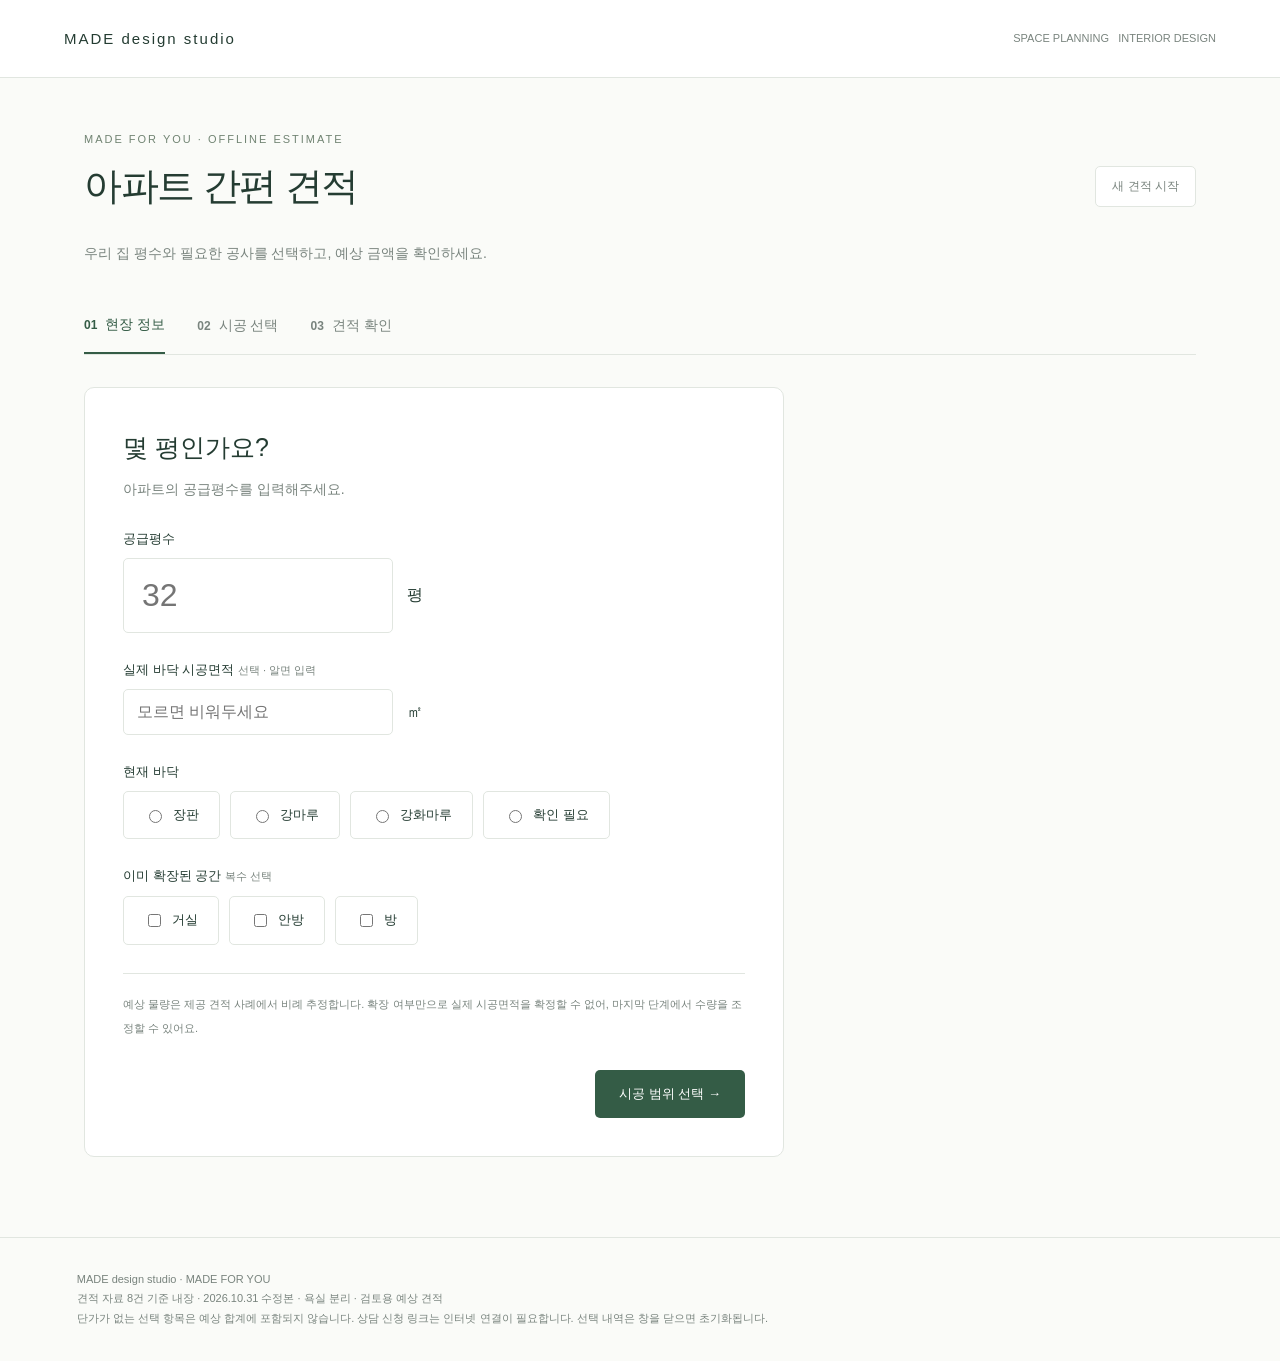
==== apartment-estimate/index.html @ 68e29103 "Publish standalone apartment estimate calculator for mobile browsers" ====
<!doctype html><html lang="ko"><head><meta charset="utf-8"><meta name="viewport" content="width=device-width,initial-scale=1"><title>MADE | 아파트 간편 견적 · 오프라인</title><style>
:root{--ink:#243c32;--muted:#79847e;--line:#e1e6e0;--accent:#345c46;--tint:#f0f5ee}*{box-sizing:border-box}body{margin:0;font-family:Arial,'Apple SD Gothic Neo','Malgun Gothic',sans-serif;color:var(--ink);background:#fafbf8}button,input,textarea{font:inherit}button,a,input{outline-offset:4px}button{cursor:pointer}header{height:78px;background:#fff;border-bottom:1px solid var(--line);display:flex;align-items:center;justify-content:space-between;padding:0 max(5%,calc((100vw - 1160px)/2));font-size:13px}header span:first-child{font-size:15px;letter-spacing:2px}header small{color:var(--muted)}main{max-width:1160px;margin:55px auto;padding:0 24px}.kicker{letter-spacing:2px;font-size:11px;color:#718473}h1{font-size:38px;font-weight:500;letter-spacing:-1.5px;margin:16px 0}h2{font-weight:500;font-size:25px;margin:5px 0 10px}h3{font-weight:500;font-size:20px;margin:0 0 22px}p{line-height:1.7;color:var(--muted);font-size:14px}.heading{display:flex;align-items:center;justify-content:space-between}.reset{background:#fff;border:1px solid var(--line);border-radius:5px;padding:11px 16px;font-size:12px;color:var(--muted)}nav{display:flex;border-bottom:1px solid var(--line);margin:32px 0;gap:32px}nav button{padding:18px 0;border:0;background:none;color:var(--muted);font-size:14px}nav button.active{color:var(--accent);border-bottom:2px solid var(--accent)}nav b{font-size:12px;margin-right:8px} .layout{display:grid;grid-template-columns:minmax(0,1fr) 310px;gap:26px;align-items:start}.box{padding:30px;background:white;border:1px solid var(--line);border-radius:10px}.step[hidden],.layout[hidden],aside[hidden]{display:none}label.title{display:block;font-size:13px;margin:28px 0 10px}.area-wrap{display:flex;align-items:center;gap:14px;max-width:300px}input[type=number]{border:1px solid var(--line);padding:13px;width:100%;border-radius:5px;color:var(--ink);background:#fff}#area{font-size:32px;padding:18px}small{font-size:11px;color:var(--muted);line-height:1.7}.options{display:flex;gap:10px;flex-wrap:wrap}.opt{border:1px solid var(--line);padding:14px 20px;border-radius:5px;font-size:13px;cursor:pointer;display:flex;gap:8px;align-items:center}.opt:has(:checked){border-color:var(--accent);background:var(--tint)}input[type=checkbox],input[type=radio]{accent-color:var(--accent)}.actions{display:flex;justify-content:space-between;margin-top:30px;gap:15px}.primary,.secondary{border:0;border-radius:5px;padding:15px 24px;background:var(--accent);color:#fff;font-size:13px}.secondary{background:#edf1e9;color:var(--ink)}.start{max-width:700px;padding:38px}.intro-note{margin-top:28px;border-top:1px solid var(--line);padding-top:18px}details.group{background:#fff;border:1px solid var(--line);border-radius:8px;margin-bottom:12px;overflow:hidden}summary{cursor:pointer;list-style:none;display:flex;align-items:center;justify-content:space-between;padding:19px 21px;font-size:14px;gap:12px}summary:after{content:'＋';color:var(--muted)}details[open]>summary:after{content:'−'}details[open]>summary{background:var(--tint)}.group .body{padding:20px}.grid{display:grid;grid-template-columns:1fr 1fr;gap:10px}.card{position:relative;border:1px solid var(--line);border-radius:6px;padding:17px;cursor:pointer;display:block}.card:has(:checked){border-color:var(--accent);background:#f5f8f2}.card input{position:absolute;right:13px;top:15px}.card strong{display:block;font-size:13px;font-weight:500;margin-right:20px}.card small{display:block;margin-top:8px;min-height:19px}.card .amount{margin-top:12px;font-size:13px;color:var(--accent)}.section-note{font-size:12px;color:var(--muted);padding:0 0 12px;line-height:1.7}.group-total{margin-left:auto;font-size:12px;color:var(--muted)}aside{position:sticky;top:24px}.bill{display:flex;justify-content:space-between;gap:10px;font-size:12px;margin:15px 0}.bill b{font-weight:500}.big-total{font-size:29px;letter-spacing:-1px;color:var(--accent);margin:12px 0 6px;font-weight:600}.divider{border:0;border-top:1px solid var(--line);margin:22px 0}.full{width:100%;margin-top:10px;text-align:center;display:block;text-decoration:none}.badge{display:inline-block;color:#587251;background:var(--tint);padding:5px 8px;border-radius:3px;font-size:10px}.selected-list{font-size:12px;margin-top:18px;line-height:1.8;color:var(--muted)}.tiny-details summary{padding:8px 0;font-size:11px;color:var(--muted)}.tiny-details p{font-size:11px}.review-card{border:1px solid var(--line);border-radius:6px;padding:19px;margin:12px 0}.review-head{display:flex;justify-content:space-between;gap:15px;font-size:14px}.quantity{flex-wrap:wrap;display:flex;gap:10px;align-items:center;font-size:12px;margin-top:16px}.quantity label{min-width:120px}.quantity input{width:90px;padding:9px}.remove{border:0;background:none;color:#89938b;text-decoration:underline;font-size:11px;padding:0}.review-card small{display:block;margin-top:9px}.helper{border:1px solid #dde4d5;border-radius:6px;padding:14px 18px;background:#f0f4e9;font-size:12px;line-height:1.8;margin-bottom:20px}textarea{width:100%;min-height:100px;border:1px solid var(--line);border-radius:5px;padding:14px}footer{margin-top:80px;border-top:1px solid var(--line);padding:32px 6%;font-size:11px;color:var(--muted);line-height:1.8}#status{font-size:12px;color:var(--accent)}.mobile-total{display:none}@media(max-width:760px){body{padding-bottom:85px}.mobile-total{display:flex;position:fixed;bottom:0;left:0;right:0;z-index:10;align-items:center;justify-content:space-between;padding:14px 18px;background:#fff;border-top:1px solid var(--line);box-shadow:0 -4px 20px #243c3208}.mobile-total span{font-size:11px}.mobile-total b{display:block;font-size:22px;margin-top:5px;color:var(--accent)}header{height:64px;padding:0 22px}header small{display:none}main{margin:30px auto;padding:0 18px}h1{font-size:30px}.layout{grid-template-columns:1fr}.box,.start{padding:22px}.grid{grid-template-columns:1fr 1fr}.card{padding:14px}.card strong{font-size:12px}aside{position:static}nav{gap:20px}nav button{font-size:12px}.big-total{font-size:30px}.heading{gap:10px}.reset{font-size:11px;padding:9px}.actions .primary{flex:1}}.mobile-total:has(#mobileAmount:empty){display:none}@media print{.mobile-total{display:none!important}header,nav,.actions,.reset,.remove,.full,footer{display:none!important}.layout{display:block}aside{position:static;break-inside:avoid}.review-card{break-inside:avoid}.box{border:0}main{margin:0}.step[hidden]{display:none!important}}
</style></head><body><header><span>MADE design studio</span><small>SPACE PLANNING &nbsp; INTERIOR DESIGN</small></header><main><div class="kicker">MADE FOR YOU · OFFLINE ESTIMATE</div><div class="heading"><h1>아파트 간편 견적</h1><button class="reset" id="reset">새 견적 시작</button></div><p>우리 집 평수와 필요한 공사를 선택하고, 예상 금액을 확인하세요.</p><nav aria-label="견적 작성 단계"><button data-step="0" class="active"><b>01</b>현장 정보</button><button data-step="1"><b>02</b>시공 선택</button><button data-step="2"><b>03</b>견적 확인</button></nav><div id="status" role="status"></div><section id="start" class="box start step"><h2>몇 평인가요?</h2><p>아파트의 공급평수를 입력해주세요.</p><label class="title" for="area">공급평수</label><div class="area-wrap"><input id="area" type="number" min="1" max="150" step="0.1" placeholder="32" required><span>평</span></div><label class="title" for="actualFloor">실제 바닥 시공면적 <small>선택 · 알면 입력</small></label><div class="area-wrap"><input id="actualFloor" type="number" min="0.01" max="1000" step="0.01" placeholder="모르면 비워두세요"><span>㎡</span></div><label class="title">현재 바닥</label><div class="options"><label class="opt"><input type="radio" name="existing" value="장판">장판</label><label class="opt"><input type="radio" name="existing" value="강마루">강마루</label><label class="opt"><input type="radio" name="existing" value="강화마루">강화마루</label><label class="opt"><input type="radio" name="existing" value="모름">확인 필요</label></div><label class="title">이미 확장된 공간 <small>복수 선택</small></label><div class="options"><label class="opt"><input type="checkbox" name="expanded" value="거실">거실</label><label class="opt"><input type="checkbox" name="expanded" value="안방">안방</label><label class="opt"><input type="checkbox" name="expanded" value="방">방</label></div><p class="intro-note"><small>예상 물량은 제공 견적 사례에서 비례 추정합니다. 확장 여부만으로 실제 시공면적을 확정할 수 없어, 마지막 단계에서 수량을 조정할 수 있어요.</small></p><div class="actions"><span></span><button class="primary" id="toSelect">시공 범위 선택 →</button></div></section><div class="layout" id="workspace" hidden><section><div class="step" id="selectStep"><h2>필요한 시공을 골라주세요.</h2><p>공종을 펼쳐 항목을 선택하면 오른쪽 예상 금액에 바로 반영됩니다.</p><div id="categories"></div><div class="actions"><button class="secondary" data-go="0">이전</button><button class="primary" data-go="2">자재·수량 확인 →</button></div></div><div class="step" id="reviewStep" hidden><h2>자재와 수량을 확인해주세요.</h2><p>평수로 추정한 물량을 확인하고 필요한 수량으로 조정하세요.</p><div class="helper">공급평수 <b id="reviewArea"></b> · <span id="reviewState"></span><br>노무비·부자재가 필요한 항목은 함께 반영했습니다. 단가 미등록 항목은 아래에 따로 표시합니다.</div><div id="review"></div><div id="commonReview"></div><label class="title" for="memo">추가 요청사항</label><textarea id="memo" placeholder="유지하고 싶은 부분이나 추가 요청사항을 적어주세요."></textarea><div class="actions"><button class="secondary" data-go="1">시공 선택으로</button><button class="primary" id="print">견적 인쇄 / PDF</button></div></div></section><aside class="box" aria-label="예상 견적 요약"><span class="badge" id="areaTag"></span><h3 style="margin-top:18px">견적 요약</h3><div class="bill"><span>선택 공사비</span><b id="direct"></b></div><label class="opt" style="padding:8px 0;border:0"><input type="checkbox" id="includeCommon" checked>현장 공통 작업비 포함</label><div class="bill"><span>공통 작업비</span><b id="commonTotal"></b></div><details class="tiny-details"><summary>공통 작업비 내역</summary><div id="commonItems"></div></details><div class="bill"><span>간접공사비</span><b id="fees"></b></div><details class="tiny-details"><summary>간접공사비 계산 기준</summary><p>제공 견적 기준: 노무비에 고용 0.87%·건강 1.70%·연금 2.49%·산재 3.80%, 직접공사비에 관리비 3%·이윤 7%. 법정요율을 검증한 값이 아닌 제공 견적의 계산 기준입니다.</p></details><hr class="divider"><span style="font-size:12px" id="totalLabel">예상 합계</span><div class="big-total" id="total" aria-live="polite">0원</div><small id="taxNote">부가세 별도</small><label class="opt" style="border:0;padding:14px 0;font-size:12px"><input id="vat" type="checkbox">부가세 10% 포함</label><div id="pending" class="helper" hidden></div><div id="warnings" class="helper" style="white-space:pre-line" hidden></div><div id="selectedList" class="selected-list"></div><button class="secondary full" id="copy">선택 내용 복사</button><a class="primary full" href="https://form.naver.com/response/6KIwHGo61xIYTP5_tg3XJg" target="_blank" rel="noopener">견적 상담 신청 ↗</a><small id="copyStatus" role="status"></small><hr class="divider"><small>단가는 2026년 8~10월 제공 견적 기준입니다. 실측·제품 사양·현장 조건에 따라 최종 견적이 달라집니다.</small><details class="tiny-details"><summary>예상 물량 산정 기준 보기</summary><p>견적 PDF 8건 중 상세 내역 7건을 비교했습니다. 공급평수×3.3058을 잠정 비교면적으로 사용합니다. 원본의 관리·청소면적이 공급면적인지는 확인되지 않아 확정 환산식으로 사용하지 않습니다.</p><p>바닥·도배 물량은 각 견적의 시공 물량/관리·청소면적 비율 중앙값으로 추정합니다. 도배 롤 수와 인원은 올림합니다. 실제 바닥 면적을 입력하면 바닥·바닥철거 계산에 우선 적용합니다. 확장 여부만으로 추가면적을 임의 가산하지 않습니다.</p><p>고정 가구·욕실 등은 표기된 구성의 사례 단가이며 상세 수량을 수정할 수 있습니다. 인원·최소비·공통 작업 범위는 공무 담당자 검토 전입니다.</p></details><details class="tiny-details"><summary>자료 확인 현황</summary><p>상세견적 6건은 세부 항목 합계와 직접공사비가 일치합니다. S05는 탄성코트 세부 70만원/집계80만원으로 10만원 차이가 있어 해당 단가를 채택하지 않았습니다. S08은 상세 단가가 없는 합계형으로 개별 단가 모델에서 제외했습니다.</p><p>제품별 S01~S07 표기는 익명 자료번호입니다. 고객 이름·주소·동호수는 화면에 표시하지 않습니다.</p></details></aside><div class="mobile-total"><span>예상 합계 <b id="mobileAmount">0원</b></span><button class="primary" data-go="2">견적 확인</button></div></div></main><dialog id="copyDialog" style="width:min(650px,90vw);border:1px solid #ddd;border-radius:10px;padding:24px"><h3>견적 내용 복사</h3><p>아래 내용을 선택한 뒤 Ctrl+C로 복사하세요.</p><textarea id="copyText" readonly style="min-height:300px" aria-label="복사할 견적 내용"></textarea><form method="dialog"><button class="primary" style="margin-top:15px">닫기</button></form></dialog><footer>MADE design studio · MADE FOR YOU<br>견적 자료 8건 기준 내장 · 2026.10.31 수정본 · 욕실 분리 · 검토용 예상 견적<br>단가가 없는 선택 항목은 예상 합계에 포함되지 않습니다. 상담 신청 링크는 인터넷 연결이 필요합니다. 선택 내역은 창을 닫으면 초기화됩니다.</footer><script>
const sourceStats={"floorRatio": 0.8047619047619048, "wallRatio": 3.1682027649769586, "rollRatio": 0.19201228878648235, "wallLaborRatio": 0.05772005772005772, "managementMaterial": 1500, "managementLabor": 9000,"woodLaborRatio":0.07272727272727272};
const products=[{"id": "wall1", "group": "도배", "label": "일반 실크 · 개나리 로하스", "lines": [{"name": "실크도배", "spec": "일반실크, 개나리 로하스 기준", "unit": "Roll", "material": 42000, "labor": 0, "expense": 0, "rule": "roll", "qty": 13.0, "source": "S04"}, {"name": "도배 부자재비", "spec": "부직포, 네바리, 본드, 풀, 실리콘 외", "unit": "M2", "material": 1600, "labor": 0, "expense": 0, "rule": "wall", "qty": 231.0, "source": "S04"}, {"name": "도배 시공비", "spec": "", "unit": "인", "material": 0, "labor": 280000, "expense": 10000, "rule": "wallLabor", "qty": 4.0, "source": "S04"}, {"name": "도배 바탕면 퍼티작업", "spec": "", "unit": "인", "material": 35000, "labor": 280000, "expense": 10000, "rule": "fixed", "qty": 1, "source": "S04"}], "rows": [{"name": "실크도배", "spec": "일반실크, 개나리 로하스 기준", "unit": "Roll", "material": 42000, "labor": 0, "expense": 0, "rule": "roll", "qty": 13.0, "source": "S04"}, {"name": "도배 부자재비", "spec": "부직포, 네바리, 본드, 풀, 실리콘 외", "unit": "M2", "material": 1600, "labor": 0, "expense": 0, "rule": "wall", "qty": 231.0, "source": "S04"}, {"name": "도배 시공비", "spec": "", "unit": "인", "material": 0, "labor": 280000, "expense": 10000, "rule": "wallLabor", "qty": 4.0, "source": "S04"}, {"name": "도배 바탕면 퍼티작업", "spec": "", "unit": "인", "material": 35000, "labor": 280000, "expense": 10000, "rule": "fixed", "qty": 1, "source": "S04"}], "note": "자재·부자재·시공·퍼티 포함. 물량은 등록 견적 비율의 중앙값으로 추정.", "exclusive": "wall", "kind": "wall", "needsWood": false, "pending": false, "basis": "components", "unit": "식", "qty": 1}, {"id": "wall2", "group": "도배", "label": "디아망 실크", "lines": [{"name": "실크도배", "spec": "LG 디아망 기준", "unit": "Roll", "material": 61000, "labor": 0, "expense": 0, "rule": "roll", "qty": 22.0, "source": "S01"}, {"name": "도배 부자재비", "spec": "부직포, 네바리, 본드, 풀, 실리콘 외", "unit": "M2", "material": 1600, "labor": 0, "expense": 0, "rule": "wall", "qty": 363.0, "source": "S01"}, {"name": "도배 시공비", "spec": "", "unit": "인", "material": 0, "labor": 280000, "expense": 10000, "rule": "wallLabor", "qty": 8.0, "source": "S01"}, {"name": "도배 바탕면 퍼티작업", "spec": "", "unit": "인", "material": 35000, "labor": 280000, "expense": 10000, "rule": "fixed", "qty": 1, "source": "S01"}], "rows": [{"name": "실크도배", "spec": "LG 디아망 기준", "unit": "Roll", "material": 61000, "labor": 0, "expense": 0, "rule": "roll", "qty": 22.0, "source": "S01"}, {"name": "도배 부자재비", "spec": "부직포, 네바리, 본드, 풀, 실리콘 외", "unit": "M2", "material": 1600, "labor": 0, "expense": 0, "rule": "wall", "qty": 363.0, "source": "S01"}, {"name": "도배 시공비", "spec": "", "unit": "인", "material": 0, "labor": 280000, "expense": 10000, "rule": "wallLabor", "qty": 8.0, "source": "S01"}, {"name": "도배 바탕면 퍼티작업", "spec": "", "unit": "인", "material": 35000, "labor": 280000, "expense": 10000, "rule": "fixed", "qty": 1, "source": "S01"}], "note": "자재·부자재·시공·퍼티 포함. 물량은 등록 견적 비율의 중앙값으로 추정.", "exclusive": "wall", "kind": "wall", "needsWood": false, "pending": false, "basis": "components", "unit": "식", "qty": 1}, {"id": "floor", "group": "마루·장판", "label": "구정 강마루 · 기본", "lines": [{"name": "강마루", "spec": "구정 강마루 기준, 로스포함", "unit": "M2", "material": 41000, "labor": 0, "expense": 0, "rule": "floor", "qty": 50.8, "source": "S04"}], "rows": [{"name": "강마루", "spec": "구정 강마루 기준, 로스포함", "unit": "M2", "material": 41000, "labor": 0, "expense": 0, "rule": "floor", "qty": 50.8, "source": "S04"}], "note": "견적 4건의 동일 합계단가 41,000원/㎡ 기준. 정확한 모델명은 상담에서 확정.", "exclusive": "floor", "kind": "floor", "needsWood": false, "pending": false, "basis": "components", "unit": "식", "qty": 1}, {"id": "floorTexture", "group": "마루·장판", "label": "구정 그랜드택스쳐", "lines": [{"name": "구정 강마루", "spec": "그랜드택스쳐", "unit": "M2", "material": 40500, "labor": 0, "expense": 0, "rule": "floor", "qty": 112.2, "source": "S01"}], "rows": [{"name": "구정 강마루", "spec": "그랜드택스쳐", "unit": "M2", "material": 40500, "labor": 0, "expense": 0, "rule": "floor", "qty": 112.2, "source": "S01"}], "note": "제공 견적 단가 40,500원/㎡. 시공 조건 확인 필요.", "exclusive": "floor", "kind": "floor", "needsWood": false, "pending": false, "basis": "components", "unit": "식", "qty": 1}, {"id": "vinyl", "group": "마루·장판", "label": "LX 지아사랑애 3.2T", "lines": [{"name": "LX장판", "spec": "지아사랑애 3.2T", "unit": "M2", "material": 22000, "labor": 3450, "expense": 0, "rule": "floor", "qty": 102.3, "source": "S07"}], "rows": [{"name": "LX장판", "spec": "지아사랑애 3.2T", "unit": "M2", "material": 22000, "labor": 3450, "expense": 0, "rule": "floor", "qty": 102.3, "source": "S07"}], "note": "자재 22,000원 + 시공 3,450원/㎡. 모델·두께가 다른 장판은 동일 단가로 적용하지 않습니다.", "exclusive": "floor", "kind": "floor", "needsWood": false, "pending": false, "basis": "components", "unit": "식", "qty": 1}, {"id": "tilefloor", "group": "마루·장판", "label": "타일형 마루", "lines": [], "rows": [], "note": "해당 제품 단가 미확인 · 예상 합계 제외", "exclusive": "floor", "kind": "", "needsWood": false, "pending": true, "basis": "components", "unit": "식", "qty": 1}, {"id": "demo", "group": "철거", "label": "기본 철거", "lines": [{"name": "기본 철거", "spec": "", "unit": "식", "material": 0, "labor": 1000000, "expense": 0, "rule": "fixed", "qty": 1.0, "source": "S01"}, {"name": "공구손실료및 경비", "spec": "", "unit": "식", "material": 200000, "labor": 0, "expense": 0, "rule": "fixed", "qty": 1.0, "source": "S01"}, {"name": "공과잡비", "spec": "", "unit": "식", "material": 0, "labor": 0, "expense": 100000, "rule": "fixed", "qty": 1.0, "source": "S01"}, {"name": "폐기물반출", "spec": "", "unit": "대", "material": 0, "labor": 0, "expense": 450000, "rule": "fixed", "qty": 1.0, "source": "S01"}], "rows": [{"name": "기본 철거", "spec": "", "unit": "식", "material": 0, "labor": 1000000, "expense": 0, "rule": "fixed", "qty": 1.0, "source": "S01"}, {"name": "공구손실료및 경비", "spec": "", "unit": "식", "material": 200000, "labor": 0, "expense": 0, "rule": "fixed", "qty": 1.0, "source": "S01"}, {"name": "공과잡비", "spec": "", "unit": "식", "material": 0, "labor": 0, "expense": 100000, "rule": "fixed", "qty": 1.0, "source": "S01"}, {"name": "폐기물반출", "spec": "", "unit": "대", "material": 0, "labor": 0, "expense": 450000, "rule": "fixed", "qty": 1.0, "source": "S01"}], "note": "주방·일부 문틀·몰딩·욕실집기·도배지 사례 기준. 욕실 타일 전체 철거는 미포함.", "exclusive": "", "kind": "demo", "needsWood": false, "pending": false, "basis": "components", "unit": "식", "qty": 1}, {"id": "floorDemo", "group": "철거", "label": "강화마루 철거", "lines": [{"name": "마루철거", "spec": "강화마루", "unit": "M2", "material": 0, "labor": 3000, "expense": 2500, "rule": "floor", "qty": 112.2, "source": "S01"}], "rows": [{"name": "마루철거", "spec": "강화마루", "unit": "M2", "material": 0, "labor": 3000, "expense": 2500, "rule": "floor", "qty": 112.2, "source": "S01"}], "note": "노무 3,000원 + 경비 2,500원/㎡", "exclusive": "floorDemo", "kind": "floorDemo", "needsWood": false, "pending": false, "basis": "components", "unit": "식", "qty": 1}, {"id": "woodDemo", "group": "철거", "label": "강마루 철거", "lines": [{"name": "마루철거", "spec": "강마루, 작은방2개는 장판", "unit": "M2", "material": 0, "labor": 7600, "expense": 0, "rule": "floor", "qty": 66.0, "source": "S02"}], "rows": [{"name": "마루철거", "spec": "강마루, 작은방2개는 장판", "unit": "M2", "material": 0, "labor": 7600, "expense": 0, "rule": "floor", "qty": 66.0, "source": "S02"}], "note": "확인 단가 7,600원/㎡. 바닥 상태에 따라 재산정.", "exclusive": "floorDemo", "kind": "floorDemo", "needsWood": false, "pending": false, "basis": "components", "unit": "식", "qty": 1}, {"id": "extL", "group": "확장", "label": "거실 발코니 확장", "lines": [{"name": "발코니 확장철거_ 거실", "spec": "바닥단열/설비/미장 작업포함", "unit": "식", "material": 400000, "labor": 500000, "expense": 0, "rule": "fixed", "qty": 1.0, "source": "S06"}, {"name": "확장부 벽/천장 목공", "spec": "단열 포함", "unit": "개소", "material": 250000, "labor": 500000, "expense": 0, "rule": "fixed", "qty": 1.0, "source": "S06"}], "rows": [{"name": "발코니 확장철거_ 거실", "spec": "바닥단열/설비/미장 작업포함", "unit": "식", "material": 400000, "labor": 500000, "expense": 0, "rule": "fixed", "qty": 1.0, "source": "S06"}, {"name": "확장부 벽/천장 목공", "spec": "단열 포함", "unit": "개소", "material": 250000, "labor": 500000, "expense": 0, "rule": "fixed", "qty": 1.0, "source": "S06"}], "note": "바닥단열·설비·미장 + 확장부 단열목공 사례. 창호·신고·구조벽 철거 제외. 현장 검토 필요.", "exclusive": "", "kind": "expansion", "needsWood": false, "pending": false, "basis": "components", "unit": "식", "qty": 1}, {"id": "extB", "group": "확장", "label": "방 발코니 확장", "lines": [], "rows": [], "note": "방 단독 확장 금액을 분리 확인하지 못해 합계 제외.", "exclusive": "", "kind": "", "needsWood": false, "pending": true, "basis": "components", "unit": "식", "qty": 1}, {"id": "well", "group": "목작업", "label": "우물천장 간접날개", "lines": [{"name": "거실 우물천장 간접날개", "spec": "에어컨 등박스 확장", "unit": "식", "material": 180000, "labor": 0, "expense": 0, "rule": "fixed", "qty": 1.0, "source": "S01"}], "rows": [{"name": "거실 우물천장 간접날개", "spec": "에어컨 등박스 확장", "unit": "식", "material": 180000, "labor": 0, "expense": 0, "rule": "fixed", "qty": 1.0, "source": "S01"}], "note": "목공 공통 노무·부자재는 별도 한 번 반영됩니다.", "exclusive": "", "kind": "", "needsWood": true, "pending": false, "basis": "components", "unit": "식", "qty": 1}, {"id": "tv", "group": "목작업", "label": "TV벽·복도 벽체", "lines": [{"name": "벽체세우기_단면", "spec": "TV벽, 주방벽, 복도양쪽벽", "unit": "식", "material": 250000, "labor": 0, "expense": 0, "rule": "fixed", "qty": 1.0, "source": "S01"}], "rows": [{"name": "벽체세우기_단면", "spec": "TV벽, 주방벽, 복도양쪽벽", "unit": "식", "material": 250000, "labor": 0, "expense": 0, "rule": "fixed", "qty": 1.0, "source": "S01"}], "note": "목공 공통 노무·부자재는 별도 한 번 반영됩니다.", "exclusive": "", "kind": "", "needsWood": true, "pending": false, "basis": "components", "unit": "식", "qty": 1}, {"id": "partition", "group": "목작업", "label": "안방 가벽", "lines": [{"name": "가벽세우기", "spec": "안방", "unit": "식", "material": 200000, "labor": 0, "expense": 0, "rule": "fixed", "qty": 1.0, "source": "S01"}], "rows": [{"name": "가벽세우기", "spec": "안방", "unit": "식", "material": 200000, "labor": 0, "expense": 0, "rule": "fixed", "qty": 1.0, "source": "S01"}], "note": "목공 공통 노무·부자재는 별도 한 번 반영됩니다.", "exclusive": "", "kind": "", "needsWood": true, "pending": false, "basis": "components", "unit": "식", "qty": 1}, {"id": "molding", "group": "목작업", "label": "천장 몰딩", "lines": [{"name": "천장 몰딩", "spec": "평몰딩, 백색", "unit": "M", "material": 2000, "labor": 0, "expense": 0, "rule": "molding", "qty": 97.0, "source": "S01"}], "rows": [{"name": "천장 몰딩", "spec": "평몰딩, 백색", "unit": "M", "material": 2000, "labor": 0, "expense": 0, "rule": "molding", "qty": 97.0, "source": "S01"}], "note": "목공 공통 노무·부자재는 별도 한 번 반영됩니다.", "exclusive": "", "kind": "", "needsWood": true, "pending": false, "basis": "components", "unit": "식", "qty": 1}, {"id": "kitchen", "group": "주방·가구", "label": "싱크대 + 아일랜드", "lines": [{"name": "싱크대+아일랜드장", "spec": "PET마감", "unit": "식", "material": 5100000, "labor": 0, "expense": 0, "rule": "fixed", "qty": 1, "source": "S01"}], "rows": [{"name": "싱크대+아일랜드장", "spec": "PET마감", "unit": "식", "material": 5100000, "labor": 0, "expense": 0, "rule": "fixed", "qty": 1, "source": "S01"}], "note": "가구는 평수 비례가 아닌 표기된 길이·구성 기준. 실측 후 조정.", "exclusive": "kitchen", "kind": "", "needsWood": false, "pending": false, "basis": "components", "unit": "식", "qty": 1}, {"id": "smallKitchen", "group": "주방·가구", "label": "싱크대 · W2400 기준", "lines": [{"name": "싱크대", "spec": "PET마감, w:2400 기준", "unit": "식", "material": 2500000, "labor": 0, "expense": 0, "rule": "fixed", "qty": 1, "source": "S06"}], "rows": [{"name": "싱크대", "spec": "PET마감, w:2400 기준", "unit": "식", "material": 2500000, "labor": 0, "expense": 0, "rule": "fixed", "qty": 1, "source": "S06"}], "note": "가구는 평수 비례가 아닌 표기된 길이·구성 기준. 실측 후 조정.", "exclusive": "kitchen", "kind": "", "needsWood": false, "pending": false, "basis": "components", "unit": "식", "qty": 1}, {"id": "midway", "group": "주방·가구", "label": "미드웨이 인조대리석", "lines": [], "rows": [], "note": "일반 인조석 / 하이막스 일반 / 하이막스 오로라 / 타일. 아래에서 길이·마감을 지정하세요. 기존 주방 포함 항목은 중복 가산하지 않습니다.", "exclusive": "", "kind": "midway", "needsWood": false, "pending": true, "basis": "components", "unit": "식", "qty": 1}, {"id": "fridge", "group": "주방·가구", "label": "냉장고장 + 키큰장", "lines": [{"name": "냉장고장+키큰장", "spec": "PET마감", "unit": "식", "material": 1150000, "labor": 0, "expense": 0, "rule": "fixed", "qty": 1, "source": "S01"}], "rows": [{"name": "냉장고장+키큰장", "spec": "PET마감", "unit": "식", "material": 1150000, "labor": 0, "expense": 0, "rule": "fixed", "qty": 1, "source": "S01"}], "note": "가구는 평수 비례가 아닌 표기된 길이·구성 기준. 실측 후 조정.", "exclusive": "", "kind": "", "needsWood": false, "pending": false, "basis": "components", "unit": "식", "qty": 1}, {"id": "shoe", "group": "주방·가구", "label": "신발장", "lines": [{"name": "신발장", "spec": "PET마감, 하부띄움, 간접조명", "unit": "자", "material": 120000, "labor": 0, "expense": 0, "rule": "fixed", "qty": 4, "source": "S06"}], "rows": [{"name": "신발장", "spec": "PET마감, 하부띄움, 간접조명", "unit": "자", "material": 120000, "labor": 0, "expense": 0, "rule": "fixed", "qty": 4, "source": "S06"}], "note": "가구는 평수 비례가 아닌 표기된 길이·구성 기준. 실측 후 조정.", "exclusive": "", "kind": "", "needsWood": false, "pending": false, "basis": "components", "unit": "식", "qty": 1}, {"id": "wardrobe", "group": "주방·가구", "label": "붙박이장 · 여닫이", "lines": [{"name": "붙박이장_침실", "spec": "PET마감, 여닫이", "unit": "자", "material": 120000, "labor": 0, "expense": 0, "rule": "fixed", "qty": 7, "source": "S06"}], "rows": [{"name": "붙박이장_침실", "spec": "PET마감, 여닫이", "unit": "자", "material": 120000, "labor": 0, "expense": 0, "rule": "fixed", "qty": 7, "source": "S06"}], "note": "가구는 평수 비례가 아닌 표기된 길이·구성 기준. 실측 후 조정.", "exclusive": "", "kind": "", "needsWood": false, "pending": false, "basis": "components", "unit": "식", "qty": 1}, {"id": "bath-public", "group": "공용화장실", "label": "도기·집기 교체 · 1개소", "lines": [{"name": "양변기", "spec": "원피스, 대림제품", "unit": "EA", "material": 350000, "labor": 0, "expense": 0, "rule": "fixed", "qty": 1.0, "source": "S04"}, {"name": "세면대", "spec": "반다리 일체형, 대림제품", "unit": "EA", "material": 150000, "labor": 0, "expense": 0, "rule": "fixed", "qty": 1.0, "source": "S04"}, {"name": "세면대 수전", "spec": "펍업, 트랩외 부속포함", "unit": "SET", "material": 130000, "labor": 0, "expense": 0, "rule": "fixed", "qty": 1.0, "source": "S04"}, {"name": "샤워수전", "spec": "", "unit": "EA", "material": 150000, "labor": 0, "expense": 0, "rule": "fixed", "qty": 1.0, "source": "S04"}, {"name": "액세서리", "spec": "수건/휴지/옷걸이, 비누/컵받침대", "unit": "SET", "material": 75000, "labor": 0, "expense": 0, "rule": "fixed", "qty": 1.0, "source": "S04"}, {"name": "코너선반", "spec": "알루미늄소재", "unit": "EA", "material": 35000, "labor": 0, "expense": 0, "rule": "fixed", "qty": 2.0, "source": "S04"}, {"name": "바닥육가", "spec": "트렌치육가, 150*150", "unit": "EA", "material": 30000, "labor": 0, "expense": 0, "rule": "fixed", "qty": 1.0, "source": "S04"}, {"name": "거울 슬라이딩장", "spec": "거실, w:1500", "unit": "EA", "material": 220000, "labor": 0, "expense": 0, "rule": "fixed", "qty": 1.0, "source": "S04"}, {"name": "도기/집기 설치비", "spec": "드릴비트, 실리콘외 부자재 포함", "unit": "개소", "material": 20000, "labor": 230000, "expense": 0, "rule": "fixed", "qty": 1.0, "source": "S04"}, {"name": "SMC천장 마감재", "spec": "", "unit": "개소", "material": 200000, "labor": 0, "expense": 0, "rule": "fixed", "qty": 1.0, "source": "S04"}, {"name": "샤워 파티션", "spec": "", "unit": "식", "material": 120000, "labor": 50000, "expense": 0, "rule": "fixed", "qty": 1.0, "source": "S04"}, {"name": "환풍기", "spec": "힘펠 hv3-80x md", "unit": "EA", "material": 120000, "labor": 0, "expense": 0, "rule": "fixed", "qty": 1.0, "source": "S04"}, {"name": "욕실 안전바 설치", "spec": "", "unit": "식", "material": 50000, "labor": 0, "expense": 0, "rule": "fixed", "qty": 1.0, "source": "S04"}], "rows": [{"name": "양변기", "spec": "원피스, 대림제품", "unit": "EA", "material": 350000, "labor": 0, "expense": 0, "rule": "fixed", "qty": 1.0, "source": "S04"}, {"name": "세면대", "spec": "반다리 일체형, 대림제품", "unit": "EA", "material": 150000, "labor": 0, "expense": 0, "rule": "fixed", "qty": 1.0, "source": "S04"}, {"name": "세면대 수전", "spec": "펍업, 트랩외 부속포함", "unit": "SET", "material": 130000, "labor": 0, "expense": 0, "rule": "fixed", "qty": 1.0, "source": "S04"}, {"name": "샤워수전", "spec": "", "unit": "EA", "material": 150000, "labor": 0, "expense": 0, "rule": "fixed", "qty": 1.0, "source": "S04"}, {"name": "액세서리", "spec": "수건/휴지/옷걸이, 비누/컵받침대", "unit": "SET", "material": 75000, "labor": 0, "expense": 0, "rule": "fixed", "qty": 1.0, "source": "S04"}, {"name": "코너선반", "spec": "알루미늄소재", "unit": "EA", "material": 35000, "labor": 0, "expense": 0, "rule": "fixed", "qty": 2.0, "source": "S04"}, {"name": "바닥육가", "spec": "트렌치육가, 150*150", "unit": "EA", "material": 30000, "labor": 0, "expense": 0, "rule": "fixed", "qty": 1.0, "source": "S04"}, {"name": "거울 슬라이딩장", "spec": "거실, w:1500", "unit": "EA", "material": 220000, "labor": 0, "expense": 0, "rule": "fixed", "qty": 1.0, "source": "S04"}, {"name": "도기/집기 설치비", "spec": "드릴비트, 실리콘외 부자재 포함", "unit": "개소", "material": 20000, "labor": 230000, "expense": 0, "rule": "fixed", "qty": 1.0, "source": "S04"}, {"name": "SMC천장 마감재", "spec": "", "unit": "개소", "material": 200000, "labor": 0, "expense": 0, "rule": "fixed", "qty": 1.0, "source": "S04"}, {"name": "샤워 파티션", "spec": "", "unit": "식", "material": 120000, "labor": 50000, "expense": 0, "rule": "fixed", "qty": 1.0, "source": "S04"}, {"name": "환풍기", "spec": "힘펠 hv3-80x md", "unit": "EA", "material": 120000, "labor": 0, "expense": 0, "rule": "fixed", "qty": 1.0, "source": "S04"}, {"name": "욕실 안전바 설치", "spec": "", "unit": "식", "material": 50000, "labor": 0, "expense": 0, "rule": "fixed", "qty": 1.0, "source": "S04"}], "note": "우성 1개 욕실 구성. 배관·방수·타일·철거 제외. 두 화장실에 같은 참고 구성으로 시작하며, 각 공간의 실제 수량을 별도로 조정하세요.", "exclusive": "bath-public", "kind": "bathFixtures", "needsWood": false, "pending": false, "basis": "components", "unit": "식", "qty": 1}, {"id": "bath-master", "group": "안방화장실", "label": "도기·집기 교체 · 1개소", "lines": [{"name": "양변기", "spec": "원피스, 대림제품", "unit": "EA", "material": 350000, "labor": 0, "expense": 0, "rule": "fixed", "qty": 1.0, "source": "S04"}, {"name": "세면대", "spec": "반다리 일체형, 대림제품", "unit": "EA", "material": 150000, "labor": 0, "expense": 0, "rule": "fixed", "qty": 1.0, "source": "S04"}, {"name": "세면대 수전", "spec": "펍업, 트랩외 부속포함", "unit": "SET", "material": 130000, "labor": 0, "expense": 0, "rule": "fixed", "qty": 1.0, "source": "S04"}, {"name": "샤워수전", "spec": "", "unit": "EA", "material": 150000, "labor": 0, "expense": 0, "rule": "fixed", "qty": 1.0, "source": "S04"}, {"name": "액세서리", "spec": "수건/휴지/옷걸이, 비누/컵받침대", "unit": "SET", "material": 75000, "labor": 0, "expense": 0, "rule": "fixed", "qty": 1.0, "source": "S04"}, {"name": "코너선반", "spec": "알루미늄소재", "unit": "EA", "material": 35000, "labor": 0, "expense": 0, "rule": "fixed", "qty": 2.0, "source": "S04"}, {"name": "바닥육가", "spec": "트렌치육가, 150*150", "unit": "EA", "material": 30000, "labor": 0, "expense": 0, "rule": "fixed", "qty": 1.0, "source": "S04"}, {"name": "거울 슬라이딩장", "spec": "거실, w:1500", "unit": "EA", "material": 220000, "labor": 0, "expense": 0, "rule": "fixed", "qty": 1.0, "source": "S04"}, {"name": "도기/집기 설치비", "spec": "드릴비트, 실리콘외 부자재 포함", "unit": "개소", "material": 20000, "labor": 230000, "expense": 0, "rule": "fixed", "qty": 1.0, "source": "S04"}, {"name": "SMC천장 마감재", "spec": "", "unit": "개소", "material": 200000, "labor": 0, "expense": 0, "rule": "fixed", "qty": 1.0, "source": "S04"}, {"name": "샤워 파티션", "spec": "", "unit": "식", "material": 120000, "labor": 50000, "expense": 0, "rule": "fixed", "qty": 1.0, "source": "S04"}, {"name": "환풍기", "spec": "힘펠 hv3-80x md", "unit": "EA", "material": 120000, "labor": 0, "expense": 0, "rule": "fixed", "qty": 1.0, "source": "S04"}, {"name": "욕실 안전바 설치", "spec": "", "unit": "식", "material": 50000, "labor": 0, "expense": 0, "rule": "fixed", "qty": 1.0, "source": "S04"}], "rows": [{"name": "양변기", "spec": "원피스, 대림제품", "unit": "EA", "material": 350000, "labor": 0, "expense": 0, "rule": "fixed", "qty": 1.0, "source": "S04"}, {"name": "세면대", "spec": "반다리 일체형, 대림제품", "unit": "EA", "material": 150000, "labor": 0, "expense": 0, "rule": "fixed", "qty": 1.0, "source": "S04"}, {"name": "세면대 수전", "spec": "펍업, 트랩외 부속포함", "unit": "SET", "material": 130000, "labor": 0, "expense": 0, "rule": "fixed", "qty": 1.0, "source": "S04"}, {"name": "샤워수전", "spec": "", "unit": "EA", "material": 150000, "labor": 0, "expense": 0, "rule": "fixed", "qty": 1.0, "source": "S04"}, {"name": "액세서리", "spec": "수건/휴지/옷걸이, 비누/컵받침대", "unit": "SET", "material": 75000, "labor": 0, "expense": 0, "rule": "fixed", "qty": 1.0, "source": "S04"}, {"name": "코너선반", "spec": "알루미늄소재", "unit": "EA", "material": 35000, "labor": 0, "expense": 0, "rule": "fixed", "qty": 2.0, "source": "S04"}, {"name": "바닥육가", "spec": "트렌치육가, 150*150", "unit": "EA", "material": 30000, "labor": 0, "expense": 0, "rule": "fixed", "qty": 1.0, "source": "S04"}, {"name": "거울 슬라이딩장", "spec": "거실, w:1500", "unit": "EA", "material": 220000, "labor": 0, "expense": 0, "rule": "fixed", "qty": 1.0, "source": "S04"}, {"name": "도기/집기 설치비", "spec": "드릴비트, 실리콘외 부자재 포함", "unit": "개소", "material": 20000, "labor": 230000, "expense": 0, "rule": "fixed", "qty": 1.0, "source": "S04"}, {"name": "SMC천장 마감재", "spec": "", "unit": "개소", "material": 200000, "labor": 0, "expense": 0, "rule": "fixed", "qty": 1.0, "source": "S04"}, {"name": "샤워 파티션", "spec": "", "unit": "식", "material": 120000, "labor": 50000, "expense": 0, "rule": "fixed", "qty": 1.0, "source": "S04"}, {"name": "환풍기", "spec": "힘펠 hv3-80x md", "unit": "EA", "material": 120000, "labor": 0, "expense": 0, "rule": "fixed", "qty": 1.0, "source": "S04"}, {"name": "욕실 안전바 설치", "spec": "", "unit": "식", "material": 50000, "labor": 0, "expense": 0, "rule": "fixed", "qty": 1.0, "source": "S04"}], "note": "우성 1개 욕실 구성. 배관·방수·타일·철거 제외. 두 화장실에 같은 참고 구성으로 시작하며, 각 공간의 실제 수량을 별도로 조정하세요.", "exclusive": "bath-master", "kind": "bathFixtures", "needsWood": false, "pending": false, "basis": "components", "unit": "식", "qty": 1}, {"id": "bathFull-public", "group": "공용화장실", "label": "욕실 전체 마감 · 1개소", "lines": [{"name": "욕실 급/배수 배관 이설및 연장", "spec": "", "unit": "개소", "material": 100000, "labor": 180000, "expense": 0, "rule": "fixed", "qty": 1.0, "source": "S06"}, {"name": "벽돌조적", "spec": "욕실 젠다이", "unit": "개소", "material": 50000, "labor": 140000, "expense": 0, "rule": "fixed", "qty": 1.0, "source": "S06"}, {"name": "방수공사", "spec": "1차: 액체방수 / 2차: 도막방수", "unit": "개소", "material": 100000, "labor": 300000, "expense": 0, "rule": "fixed", "qty": 1.0, "source": "S06"}, {"name": "욕실 벽타일", "spec": "600각", "unit": "M2", "material": 18000, "labor": 0, "expense": 0, "rule": "fixed", "qty": 17.0, "source": "S06"}, {"name": "욕실 바닥타일", "spec": "600각", "unit": "M2", "material": 18000, "labor": 0, "expense": 0, "rule": "fixed", "qty": 7.0, "source": "S06"}, {"name": "양변기", "spec": "원피스, 대림제품", "unit": "EA", "material": 350000, "labor": 0, "expense": 0, "rule": "fixed", "qty": 1.0, "source": "S06"}, {"name": "세면대", "spec": "반다리 일체형, 대림제품", "unit": "EA", "material": 150000, "labor": 0, "expense": 0, "rule": "fixed", "qty": 1.0, "source": "S06"}, {"name": "세면대 수전", "spec": "펍업, 트랩외 부속포함", "unit": "SET", "material": 130000, "labor": 0, "expense": 0, "rule": "fixed", "qty": 1.0, "source": "S06"}, {"name": "샤워수전", "spec": "", "unit": "EA", "material": 150000, "labor": 0, "expense": 0, "rule": "fixed", "qty": 1.0, "source": "S06"}, {"name": "액세서리", "spec": "수건/휴지/옷걸이, 비누/컵받침대", "unit": "SET", "material": 75000, "labor": 0, "expense": 0, "rule": "fixed", "qty": 1.0, "source": "S06"}, {"name": "코너선반", "spec": "알루미늄소재", "unit": "EA", "material": 35000, "labor": 0, "expense": 0, "rule": "fixed", "qty": 2.0, "source": "S06"}, {"name": "바닥육가", "spec": "트렌치육가, 150*150", "unit": "EA", "material": 30000, "labor": 0, "expense": 0, "rule": "fixed", "qty": 1.0, "source": "S06"}, {"name": "거울 슬라이딩장", "spec": "", "unit": "EA", "material": 200000, "labor": 0, "expense": 0, "rule": "fixed", "qty": 1.0, "source": "S06"}, {"name": "도기/집기 설치비", "spec": "드릴비트, 실리콘외 부자재 포함", "unit": "개소", "material": 20000, "labor": 230000, "expense": 0, "rule": "fixed", "qty": 1.0, "source": "S06"}, {"name": "SMC천장 마감재", "spec": "", "unit": "개소", "material": 180000, "labor": 0, "expense": 0, "rule": "fixed", "qty": 1.0, "source": "S06"}, {"name": "샤워 파티션", "spec": "", "unit": "식", "material": 110000, "labor": 50000, "expense": 0, "rule": "fixed", "qty": 1.0, "source": "S06"}, {"name": "욕실 타일 부자재·시공", "spec": "욕실 타일 면적만 적용", "unit": "M2", "qty": 24.0, "material": 12000, "labor": 50000, "expense": 2000, "rule": "fixed", "source": "S06"}], "rows": [{"name": "욕실 급/배수 배관 이설및 연장", "spec": "", "unit": "개소", "material": 100000, "labor": 180000, "expense": 0, "rule": "fixed", "qty": 1.0, "source": "S06"}, {"name": "벽돌조적", "spec": "욕실 젠다이", "unit": "개소", "material": 50000, "labor": 140000, "expense": 0, "rule": "fixed", "qty": 1.0, "source": "S06"}, {"name": "방수공사", "spec": "1차: 액체방수 / 2차: 도막방수", "unit": "개소", "material": 100000, "labor": 300000, "expense": 0, "rule": "fixed", "qty": 1.0, "source": "S06"}, {"name": "욕실 벽타일", "spec": "600각", "unit": "M2", "material": 18000, "labor": 0, "expense": 0, "rule": "fixed", "qty": 17.0, "source": "S06"}, {"name": "욕실 바닥타일", "spec": "600각", "unit": "M2", "material": 18000, "labor": 0, "expense": 0, "rule": "fixed", "qty": 7.0, "source": "S06"}, {"name": "양변기", "spec": "원피스, 대림제품", "unit": "EA", "material": 350000, "labor": 0, "expense": 0, "rule": "fixed", "qty": 1.0, "source": "S06"}, {"name": "세면대", "spec": "반다리 일체형, 대림제품", "unit": "EA", "material": 150000, "labor": 0, "expense": 0, "rule": "fixed", "qty": 1.0, "source": "S06"}, {"name": "세면대 수전", "spec": "펍업, 트랩외 부속포함", "unit": "SET", "material": 130000, "labor": 0, "expense": 0, "rule": "fixed", "qty": 1.0, "source": "S06"}, {"name": "샤워수전", "spec": "", "unit": "EA", "material": 150000, "labor": 0, "expense": 0, "rule": "fixed", "qty": 1.0, "source": "S06"}, {"name": "액세서리", "spec": "수건/휴지/옷걸이, 비누/컵받침대", "unit": "SET", "material": 75000, "labor": 0, "expense": 0, "rule": "fixed", "qty": 1.0, "source": "S06"}, {"name": "코너선반", "spec": "알루미늄소재", "unit": "EA", "material": 35000, "labor": 0, "expense": 0, "rule": "fixed", "qty": 2.0, "source": "S06"}, {"name": "바닥육가", "spec": "트렌치육가, 150*150", "unit": "EA", "material": 30000, "labor": 0, "expense": 0, "rule": "fixed", "qty": 1.0, "source": "S06"}, {"name": "거울 슬라이딩장", "spec": "", "unit": "EA", "material": 200000, "labor": 0, "expense": 0, "rule": "fixed", "qty": 1.0, "source": "S06"}, {"name": "도기/집기 설치비", "spec": "드릴비트, 실리콘외 부자재 포함", "unit": "개소", "material": 20000, "labor": 230000, "expense": 0, "rule": "fixed", "qty": 1.0, "source": "S06"}, {"name": "SMC천장 마감재", "spec": "", "unit": "개소", "material": 180000, "labor": 0, "expense": 0, "rule": "fixed", "qty": 1.0, "source": "S06"}, {"name": "샤워 파티션", "spec": "", "unit": "식", "material": 110000, "labor": 50000, "expense": 0, "rule": "fixed", "qty": 1.0, "source": "S06"}, {"name": "욕실 타일 부자재·시공", "spec": "욕실 타일 면적만 적용", "unit": "M2", "qty": 24.0, "material": 12000, "labor": 50000, "expense": 2000, "rule": "fixed", "source": "S06"}], "note": "배관·방수·젠다이·타일·도기·집기 포함. 기존 욕실 전체 철거는 별도. 두 화장실에 같은 참고 구성으로 시작하며, 각 공간의 실제 수량을 별도로 조정하세요.", "exclusive": "bath-public", "kind": "bathFull", "needsWood": false, "pending": false, "basis": "components", "unit": "식", "qty": 1}, {"id": "bathFull-master", "group": "안방화장실", "label": "욕실 전체 마감 · 1개소", "lines": [{"name": "욕실 급/배수 배관 이설및 연장", "spec": "", "unit": "개소", "material": 100000, "labor": 180000, "expense": 0, "rule": "fixed", "qty": 1.0, "source": "S06"}, {"name": "벽돌조적", "spec": "욕실 젠다이", "unit": "개소", "material": 50000, "labor": 140000, "expense": 0, "rule": "fixed", "qty": 1.0, "source": "S06"}, {"name": "방수공사", "spec": "1차: 액체방수 / 2차: 도막방수", "unit": "개소", "material": 100000, "labor": 300000, "expense": 0, "rule": "fixed", "qty": 1.0, "source": "S06"}, {"name": "욕실 벽타일", "spec": "600각", "unit": "M2", "material": 18000, "labor": 0, "expense": 0, "rule": "fixed", "qty": 17.0, "source": "S06"}, {"name": "욕실 바닥타일", "spec": "600각", "unit": "M2", "material": 18000, "labor": 0, "expense": 0, "rule": "fixed", "qty": 7.0, "source": "S06"}, {"name": "양변기", "spec": "원피스, 대림제품", "unit": "EA", "material": 350000, "labor": 0, "expense": 0, "rule": "fixed", "qty": 1.0, "source": "S06"}, {"name": "세면대", "spec": "반다리 일체형, 대림제품", "unit": "EA", "material": 150000, "labor": 0, "expense": 0, "rule": "fixed", "qty": 1.0, "source": "S06"}, {"name": "세면대 수전", "spec": "펍업, 트랩외 부속포함", "unit": "SET", "material": 130000, "labor": 0, "expense": 0, "rule": "fixed", "qty": 1.0, "source": "S06"}, {"name": "샤워수전", "spec": "", "unit": "EA", "material": 150000, "labor": 0, "expense": 0, "rule": "fixed", "qty": 1.0, "source": "S06"}, {"name": "액세서리", "spec": "수건/휴지/옷걸이, 비누/컵받침대", "unit": "SET", "material": 75000, "labor": 0, "expense": 0, "rule": "fixed", "qty": 1.0, "source": "S06"}, {"name": "코너선반", "spec": "알루미늄소재", "unit": "EA", "material": 35000, "labor": 0, "expense": 0, "rule": "fixed", "qty": 2.0, "source": "S06"}, {"name": "바닥육가", "spec": "트렌치육가, 150*150", "unit": "EA", "material": 30000, "labor": 0, "expense": 0, "rule": "fixed", "qty": 1.0, "source": "S06"}, {"name": "거울 슬라이딩장", "spec": "", "unit": "EA", "material": 200000, "labor": 0, "expense": 0, "rule": "fixed", "qty": 1.0, "source": "S06"}, {"name": "도기/집기 설치비", "spec": "드릴비트, 실리콘외 부자재 포함", "unit": "개소", "material": 20000, "labor": 230000, "expense": 0, "rule": "fixed", "qty": 1.0, "source": "S06"}, {"name": "SMC천장 마감재", "spec": "", "unit": "개소", "material": 180000, "labor": 0, "expense": 0, "rule": "fixed", "qty": 1.0, "source": "S06"}, {"name": "샤워 파티션", "spec": "", "unit": "식", "material": 110000, "labor": 50000, "expense": 0, "rule": "fixed", "qty": 1.0, "source": "S06"}, {"name": "욕실 타일 부자재·시공", "spec": "욕실 타일 면적만 적용", "unit": "M2", "qty": 24.0, "material": 12000, "labor": 50000, "expense": 2000, "rule": "fixed", "source": "S06"}], "rows": [{"name": "욕실 급/배수 배관 이설및 연장", "spec": "", "unit": "개소", "material": 100000, "labor": 180000, "expense": 0, "rule": "fixed", "qty": 1.0, "source": "S06"}, {"name": "벽돌조적", "spec": "욕실 젠다이", "unit": "개소", "material": 50000, "labor": 140000, "expense": 0, "rule": "fixed", "qty": 1.0, "source": "S06"}, {"name": "방수공사", "spec": "1차: 액체방수 / 2차: 도막방수", "unit": "개소", "material": 100000, "labor": 300000, "expense": 0, "rule": "fixed", "qty": 1.0, "source": "S06"}, {"name": "욕실 벽타일", "spec": "600각", "unit": "M2", "material": 18000, "labor": 0, "expense": 0, "rule": "fixed", "qty": 17.0, "source": "S06"}, {"name": "욕실 바닥타일", "spec": "600각", "unit": "M2", "material": 18000, "labor": 0, "expense": 0, "rule": "fixed", "qty": 7.0, "source": "S06"}, {"name": "양변기", "spec": "원피스, 대림제품", "unit": "EA", "material": 350000, "labor": 0, "expense": 0, "rule": "fixed", "qty": 1.0, "source": "S06"}, {"name": "세면대", "spec": "반다리 일체형, 대림제품", "unit": "EA", "material": 150000, "labor": 0, "expense": 0, "rule": "fixed", "qty": 1.0, "source": "S06"}, {"name": "세면대 수전", "spec": "펍업, 트랩외 부속포함", "unit": "SET", "material": 130000, "labor": 0, "expense": 0, "rule": "fixed", "qty": 1.0, "source": "S06"}, {"name": "샤워수전", "spec": "", "unit": "EA", "material": 150000, "labor": 0, "expense": 0, "rule": "fixed", "qty": 1.0, "source": "S06"}, {"name": "액세서리", "spec": "수건/휴지/옷걸이, 비누/컵받침대", "unit": "SET", "material": 75000, "labor": 0, "expense": 0, "rule": "fixed", "qty": 1.0, "source": "S06"}, {"name": "코너선반", "spec": "알루미늄소재", "unit": "EA", "material": 35000, "labor": 0, "expense": 0, "rule": "fixed", "qty": 2.0, "source": "S06"}, {"name": "바닥육가", "spec": "트렌치육가, 150*150", "unit": "EA", "material": 30000, "labor": 0, "expense": 0, "rule": "fixed", "qty": 1.0, "source": "S06"}, {"name": "거울 슬라이딩장", "spec": "", "unit": "EA", "material": 200000, "labor": 0, "expense": 0, "rule": "fixed", "qty": 1.0, "source": "S06"}, {"name": "도기/집기 설치비", "spec": "드릴비트, 실리콘외 부자재 포함", "unit": "개소", "material": 20000, "labor": 230000, "expense": 0, "rule": "fixed", "qty": 1.0, "source": "S06"}, {"name": "SMC천장 마감재", "spec": "", "unit": "개소", "material": 180000, "labor": 0, "expense": 0, "rule": "fixed", "qty": 1.0, "source": "S06"}, {"name": "샤워 파티션", "spec": "", "unit": "식", "material": 110000, "labor": 50000, "expense": 0, "rule": "fixed", "qty": 1.0, "source": "S06"}, {"name": "욕실 타일 부자재·시공", "spec": "욕실 타일 면적만 적용", "unit": "M2", "qty": 24.0, "material": 12000, "labor": 50000, "expense": 2000, "rule": "fixed", "source": "S06"}], "note": "배관·방수·젠다이·타일·도기·집기 포함. 기존 욕실 전체 철거는 별도. 두 화장실에 같은 참고 구성으로 시작하며, 각 공간의 실제 수량을 별도로 조정하세요.", "exclusive": "bath-master", "kind": "bathFull", "needsWood": false, "pending": false, "basis": "components", "unit": "식", "qty": 1}, {"id": "bathDemolition-public", "group": "공용화장실", "label": "욕실 타일 전체 철거", "lines": [], "rows": [], "note": "기본 철거와의 범위 확인 필요 · 합계 제외 두 화장실에 같은 참고 구성으로 시작하며, 각 공간의 실제 수량을 별도로 조정하세요.", "exclusive": "", "kind": "", "needsWood": false, "pending": true, "basis": "components", "unit": "식", "qty": 1}, {"id": "bathDemolition-master", "group": "안방화장실", "label": "욕실 타일 전체 철거", "lines": [], "rows": [], "note": "기본 철거와의 범위 확인 필요 · 합계 제외 두 화장실에 같은 참고 구성으로 시작하며, 각 공간의 실제 수량을 별도로 조정하세요.", "exclusive": "", "kind": "", "needsWood": false, "pending": true, "basis": "components", "unit": "식", "qty": 1}, {"id": "coat", "group": "탄성코트", "label": "베란다 탄성코트", "lines": [{"name": "베란다 탄성코트", "spec": "바이오세라믹, 퍼티작업 포함", "unit": "식", "material": 200000, "labor": 450000, "expense": 0, "rule": "fixed", "qty": 1.0, "source": "S04"}], "rows": [{"name": "베란다 탄성코트", "spec": "바이오세라믹, 퍼티작업 포함", "unit": "식", "material": 200000, "labor": 450000, "expense": 0, "rule": "fixed", "qty": 1.0, "source": "S04"}], "note": "바이오세라믹·퍼티 포함 사례. 면적·범위에 따라 재산정.", "exclusive": "", "kind": "", "needsWood": false, "pending": false, "basis": "components", "unit": "식", "qty": 1}, {"id": "etile", "group": "타일", "label": "현관 바닥타일", "lines": [{"name": "현관 바닥타일", "spec": "600*1200각", "unit": "M2", "material": 35000, "labor": 0, "expense": 0, "rule": "fixed", "qty": 5.0, "source": "S03"}, {"name": "타일 부자재비", "spec": "에폭시, 압착/메지시멘트, 실리콘 외", "unit": "M2", "material": 12000, "labor": 0, "expense": 2000, "rule": "fixed", "qty": 5.0, "source": "S03"}, {"name": "타일 시공비", "spec": "", "unit": "M2", "material": 0, "labor": 40000, "expense": 0, "rule": "fixed", "qty": 5.0, "source": "S03"}], "rows": [{"name": "현관 바닥타일", "spec": "600*1200각", "unit": "M2", "material": 35000, "labor": 0, "expense": 0, "rule": "fixed", "qty": 5.0, "source": "S03"}, {"name": "타일 부자재비", "spec": "에폭시, 압착/메지시멘트, 실리콘 외", "unit": "M2", "material": 12000, "labor": 0, "expense": 2000, "rule": "fixed", "qty": 5.0, "source": "S03"}, {"name": "타일 시공비", "spec": "", "unit": "M2", "material": 0, "labor": 40000, "expense": 0, "rule": "fixed", "qty": 5.0, "source": "S03"}], "note": "표시 면적에 자재·부자재·시공비 포함. 철거 별도.", "exclusive": "", "kind": "", "needsWood": false, "pending": false, "basis": "components", "unit": "식", "qty": 1}, {"id": "vtile", "group": "타일", "label": "베란다 바닥타일", "lines": [{"name": "베란다 바닥타일", "spec": "300각, 앞뒤 베란다", "unit": "M2", "material": 10000, "labor": 0, "expense": 0, "rule": "fixed", "qty": 24.0, "source": "S03"}, {"name": "타일 부자재비", "spec": "에폭시, 압착/메지시멘트, 실리콘 외", "unit": "M2", "material": 12000, "labor": 0, "expense": 2000, "rule": "fixed", "qty": 24.0, "source": "S03"}, {"name": "타일 시공비", "spec": "", "unit": "M2", "material": 0, "labor": 40000, "expense": 0, "rule": "fixed", "qty": 24.0, "source": "S03"}], "rows": [{"name": "베란다 바닥타일", "spec": "300각, 앞뒤 베란다", "unit": "M2", "material": 10000, "labor": 0, "expense": 0, "rule": "fixed", "qty": 24.0, "source": "S03"}, {"name": "타일 부자재비", "spec": "에폭시, 압착/메지시멘트, 실리콘 외", "unit": "M2", "material": 12000, "labor": 0, "expense": 2000, "rule": "fixed", "qty": 24.0, "source": "S03"}, {"name": "타일 시공비", "spec": "", "unit": "M2", "material": 0, "labor": 40000, "expense": 0, "rule": "fixed", "qty": 24.0, "source": "S03"}], "note": "표시 면적에 자재·부자재·시공비 포함. 철거 별도.", "exclusive": "", "kind": "", "needsWood": false, "pending": false, "basis": "components", "unit": "식", "qty": 1}, {"id": "kTile", "group": "타일", "label": "싱크대 벽타일", "lines": [{"name": "싱크대 벽타일", "spec": "800*800각", "unit": "M2", "material": 29000, "labor": 0, "expense": 0, "rule": "fixed", "qty": 5.0, "source": "S03"}, {"name": "타일 부자재비", "spec": "에폭시, 압착/메지시멘트, 실리콘 외", "unit": "M2", "material": 12000, "labor": 0, "expense": 2000, "rule": "fixed", "qty": 5.0, "source": "S03"}, {"name": "타일 시공비", "spec": "", "unit": "M2", "material": 0, "labor": 40000, "expense": 0, "rule": "fixed", "qty": 5.0, "source": "S03"}], "rows": [{"name": "싱크대 벽타일", "spec": "800*800각", "unit": "M2", "material": 29000, "labor": 0, "expense": 0, "rule": "fixed", "qty": 5.0, "source": "S03"}, {"name": "타일 부자재비", "spec": "에폭시, 압착/메지시멘트, 실리콘 외", "unit": "M2", "material": 12000, "labor": 0, "expense": 2000, "rule": "fixed", "qty": 5.0, "source": "S03"}, {"name": "타일 시공비", "spec": "", "unit": "M2", "material": 0, "labor": 40000, "expense": 0, "rule": "fixed", "qty": 5.0, "source": "S03"}], "note": "표시 면적에 자재·부자재·시공비 포함. 철거 별도.", "exclusive": "", "kind": "", "needsWood": false, "pending": false, "basis": "components", "unit": "식", "qty": 1}, {"id": "electric", "group": "전기·조명", "label": "배관·배선", "lines": [{"name": "배관/배선", "spec": "조명교체, 기구설치, 에어컨배선외", "unit": "M2", "material": 5000, "labor": 11000, "expense": 0, "rule": "area", "qty": 82.5, "source": "S03"}], "rows": [{"name": "배관/배선", "spec": "조명교체, 기구설치, 에어컨배선외", "unit": "M2", "material": 5000, "labor": 11000, "expense": 0, "rule": "area", "qty": 82.5, "source": "S03"}], "note": "선택 면적 기준. 인덕션 전용회로 등 추가 공사는 별도.", "exclusive": "", "kind": "electric", "needsWood": false, "pending": false, "basis": "components", "unit": "식", "qty": 1}, {"id": "livingLights", "group": "전기·조명", "label": "거실·주방등", "lines": [{"name": "거실등/주방등", "spec": "원형매입등", "unit": "식", "material": 600000, "labor": 0, "expense": 0, "rule": "fixed", "qty": 1, "source": "S03"}], "rows": [{"name": "거실등/주방등", "spec": "원형매입등", "unit": "식", "material": 600000, "labor": 0, "expense": 0, "rule": "fixed", "qty": 1, "source": "S03"}], "note": "조명 자재비 항목. 설치·배선은 배관·배선 선택 시 반영됩니다.", "exclusive": "", "kind": "electricFixture", "needsWood": false, "pending": false, "basis": "components", "unit": "식", "qty": 1}, {"id": "roomLights", "group": "전기·조명", "label": "방등", "lines": [{"name": "방등", "spec": "", "unit": "EA", "material": 35000, "labor": 0, "expense": 0, "rule": "fixed", "qty": 3, "source": "S03"}], "rows": [{"name": "방등", "spec": "", "unit": "EA", "material": 35000, "labor": 0, "expense": 0, "rule": "fixed", "qty": 3, "source": "S03"}], "note": "조명 자재비 항목. 설치·배선은 배관·배선 선택 시 반영됩니다.", "exclusive": "", "kind": "electricFixture", "needsWood": false, "pending": false, "basis": "components", "unit": "식", "qty": 1}, {"id": "switch", "group": "전기·조명", "label": "스위치·콘센트", "lines": [{"name": "스위치/콘센트 교체", "spec": "기본형", "unit": "식", "material": 250000, "labor": 0, "expense": 0, "rule": "fixed", "qty": 1, "source": "S03"}], "rows": [{"name": "스위치/콘센트 교체", "spec": "기본형", "unit": "식", "material": 250000, "labor": 0, "expense": 0, "rule": "fixed", "qty": 1, "source": "S03"}], "note": "조명 자재비 항목. 설치·배선은 배관·배선 선택 시 반영됩니다.", "exclusive": "", "kind": "electricFixture", "needsWood": false, "pending": false, "basis": "components", "unit": "식", "qty": 1}, {"id": "film", "group": "필름", "label": "샷시 필름", "lines": [{"group": "수장공사", "name": "인테리어필름", "spec": "샷시 6개소, 실리콘작업 포함", "unit": "개소", "qty": 6, "material": 50000, "labor": 160000, "expense": 6666, "total": 1299996, "rule": "fixed", "source": "S01"}], "rows": [{"group": "수장공사", "name": "인테리어필름", "spec": "샷시 6개소, 실리콘작업 포함", "unit": "개소", "qty": 6, "material": 50000, "labor": 160000, "expense": 6666, "total": 1299996, "rule": "fixed", "source": "S01"}], "note": "창 6개소 사례. 실리콘 작업 포함. 크기·형태 확인 필요.", "exclusive": "", "kind": "", "needsWood": false, "pending": false, "basis": "components", "unit": "식", "qty": 1}, {"id": "entryfilm", "group": "필름", "label": "현관문 필름", "lines": [{"name": "필름공사", "spec": "현관문 안쪽면+프레임", "unit": "식", "material": 50000, "labor": 150000, "expense": 0, "rule": "fixed", "qty": 1.0, "source": "S04"}], "rows": [{"name": "필름공사", "spec": "현관문 안쪽면+프레임", "unit": "식", "material": 50000, "labor": 150000, "expense": 0, "rule": "fixed", "qty": 1.0, "source": "S04"}], "note": "현관문 안쪽·프레임 기준", "exclusive": "", "kind": "", "needsWood": false, "pending": false, "basis": "components", "unit": "식", "qty": 1}, {"id": "door", "group": "문·문틀", "label": "도어·프레임 교체", "lines": [{"name": "도어/프레임 교체", "spec": "방문3, 12mm문선", "unit": "개소", "material": 250000, "labor": 0, "expense": 0, "rule": "fixed", "qty": 3, "source": "S01"}, {"name": "철물자재", "spec": "경첩, 도어손잡이 외", "unit": "SET", "material": 55000, "labor": 0, "expense": 0, "rule": "fixed", "qty": 3, "source": "S01"}], "rows": [{"name": "도어/프레임 교체", "spec": "방문3, 12mm문선", "unit": "개소", "material": 250000, "labor": 0, "expense": 0, "rule": "fixed", "qty": 3, "source": "S01"}, {"name": "철물자재", "spec": "경첩, 도어손잡이 외", "unit": "SET", "material": 55000, "labor": 0, "expense": 0, "rule": "fixed", "qty": 3, "source": "S01"}], "note": "ABS도어·12mm문선. 목공 인건비·부자재는 공통 작업비로 별도 한 번 반영.", "exclusive": "", "kind": "", "needsWood": true, "pending": false, "basis": "components", "unit": "식", "qty": 1}, {"id": "doorleaf", "group": "문·문틀", "label": "도어 교체·프레임 수정", "lines": [{"name": "도어교체/ 프레임수정", "spec": "ABS도어, 욕실2+방문1", "unit": "개소", "material": 160000, "labor": 0, "expense": 0, "rule": "fixed", "qty": 3, "source": "S01"}, {"name": "철물자재", "spec": "경첩, 도어손잡이 외", "unit": "SET", "material": 55000, "labor": 0, "expense": 0, "rule": "fixed", "qty": 3, "source": "S01"}], "rows": [{"name": "도어교체/ 프레임수정", "spec": "ABS도어, 욕실2+방문1", "unit": "개소", "material": 160000, "labor": 0, "expense": 0, "rule": "fixed", "qty": 3, "source": "S01"}, {"name": "철물자재", "spec": "경첩, 도어손잡이 외", "unit": "SET", "material": 55000, "labor": 0, "expense": 0, "rule": "fixed", "qty": 3, "source": "S01"}], "note": "목공 인건비·부자재는 공통 작업비로 별도 한 번 반영.", "exclusive": "", "kind": "", "needsWood": true, "pending": false, "basis": "components", "unit": "식", "qty": 1}, {"id": "middle", "group": "중문", "label": "슬림 3연동 중문", "lines": [{"name": "현관중문 설치", "spec": "슬림 3연동 도어", "unit": "식", "material": 1000000, "labor": 0, "expense": 0, "rule": "fixed", "qty": 1.0, "source": "S03"}], "rows": [{"name": "현관중문 설치", "spec": "슬림 3연동 도어", "unit": "식", "material": 1000000, "labor": 0, "expense": 0, "rule": "fixed", "qty": 1.0, "source": "S03"}], "note": "제품 사례 금액. 개구부 변경·신규 벽체·별도 목공 인력은 미포함.", "exclusive": "middle", "kind": "", "needsWood": false, "pending": false, "basis": "components", "unit": "식", "qty": 1}, {"id": "swing", "group": "중문", "label": "초슬림 스윙 중문", "lines": [{"name": "현관중문 설치", "spec": "초슬림 스윙도어", "unit": "식", "material": 1000000, "labor": 0, "expense": 0, "rule": "fixed", "qty": 1.0, "source": "S07"}], "rows": [{"name": "현관중문 설치", "spec": "초슬림 스윙도어", "unit": "식", "material": 1000000, "labor": 0, "expense": 0, "rule": "fixed", "qty": 1.0, "source": "S07"}], "note": "제품 사례 금액. 개구부 변경·신규 벽체·별도 목공 인력은 미포함.", "exclusive": "middle", "kind": "", "needsWood": false, "pending": false, "basis": "components", "unit": "식", "qty": 1}, {"id": "ac2", "group": "시스템에어컨", "label": "삼성 · 2대 구성", "lines": [{"name": "천장형에어컨_ 삼성제품", "spec": "와이파이형, 무풍", "unit": "식", "material": 3450000, "labor": 0, "expense": 0, "rule": "fixed", "qty": 1.0, "source": "S04"}], "rows": [{"name": "천장형에어컨_ 삼성제품", "spec": "와이파이형, 무풍", "unit": "식", "material": 3450000, "labor": 0, "expense": 0, "rule": "fixed", "qty": 1.0, "source": "S04"}], "note": "원본 설치 구성의 참고금액. 용량·배관·천장 조건 확인 필요.", "exclusive": "ac", "kind": "", "needsWood": false, "pending": false, "basis": "components", "unit": "식", "qty": 1}, {"id": "ac3", "group": "시스템에어컨", "label": "삼성 · 3대 구성", "lines": [{"name": "천장형에어컨", "spec": "삼성제품, 3군데 설치", "unit": "식", "material": 4500000, "labor": 0, "expense": 0, "rule": "fixed", "qty": 1.0, "source": "S07"}], "rows": [{"name": "천장형에어컨", "spec": "삼성제품, 3군데 설치", "unit": "식", "material": 4500000, "labor": 0, "expense": 0, "rule": "fixed", "qty": 1.0, "source": "S07"}], "note": "원본 설치 구성의 참고금액. 용량·배관·천장 조건 확인 필요.", "exclusive": "ac", "kind": "", "needsWood": false, "pending": false, "basis": "components", "unit": "식", "qty": 1}, {"id": "ac4", "group": "시스템에어컨", "label": "삼성 · 4대 구성", "lines": [{"name": "천장형에어컨", "spec": "삼성제품, 4군데 설치", "unit": "식", "material": 5400000, "labor": 0, "expense": 0, "rule": "fixed", "qty": 1.0, "source": "S01"}], "rows": [{"name": "천장형에어컨", "spec": "삼성제품, 4군데 설치", "unit": "식", "material": 5400000, "labor": 0, "expense": 0, "rule": "fixed", "qty": 1.0, "source": "S01"}], "note": "원본 설치 구성의 참고금액. 용량·배관·천장 조건 확인 필요.", "exclusive": "ac", "kind": "", "needsWood": false, "pending": false, "basis": "components", "unit": "식", "qty": 1}, {"id": "window", "group": "샤시", "label": "LX 뷰프레임 · 전체 교체", "lines": [{"name": "외창/내창 전체 창호교체", "spec": "LX 뷰프레임, 26T+로이유리", "unit": "식", "material": 3500000, "labor": 0, "expense": 0, "rule": "fixed", "qty": 1.0, "source": "S06"}], "rows": [{"name": "외창/내창 전체 창호교체", "spec": "LX 뷰프레임, 26T+로이유리", "unit": "식", "material": 3500000, "labor": 0, "expense": 0, "rule": "fixed", "qty": 1.0, "source": "S06"}], "note": "26T+로이유리 사례. 창 수·치수 미확인으로 합계에서 제외.", "exclusive": "", "kind": "", "needsWood": false, "pending": true, "basis": "components", "unit": "식", "qty": 1}, {"id": "clean", "group": "마무리", "label": "준공 청소", "lines": [{"name": "준공청소", "spec": "", "unit": "M2", "material": 1000, "labor": 5300, "expense": 0, "rule": "area", "qty": 82.5, "source": "S03"}], "rows": [{"name": "준공청소", "spec": "", "unit": "M2", "material": 1000, "labor": 5300, "expense": 0, "rule": "area", "qty": 82.5, "source": "S03"}], "note": "자재·노무 합계 6,300원/㎡ 사례 기준.", "exclusive": "", "kind": "", "needsWood": false, "pending": false, "basis": "components", "unit": "식", "qty": 1}];

</script><script>
/* Source unit prices and provisional quantities are intentionally separate. */
function estimateDimensions(pyeong,actualFloor){const sqm=pyeong*3.3058;return{sqm,floor:actualFloor>0?actualFloor:sqm*sourceStats.floorRatio,wall:sqm*sourceStats.wallRatio}}
function defaultQuantity(line,d){switch(line.rule){case'floor':return Math.round(d.floor*100)/100;case'area':return Math.round(d.sqm*100)/100;case'wall':return Math.round(d.wall*100)/100;case'roll':return Math.max(1,Math.ceil(d.sqm*sourceStats.rollRatio));case'wallLabor':return Math.max(1,Math.ceil(d.sqm*sourceStats.wallLaborRatio));case'molding':return Math.round(97*d.sqm/138.6*100)/100;default:return line.qty}}
function componentCost(line,q){const m=Math.round(line.material*q),l=Math.round(line.labor*q),e=Math.round(line.expense*q);return{m,l,e,total:m+l+e}}
function indirectFees(direct,labor){return[.0087,.017,.0249,.038].reduce((s,r)=>s+Math.round(labor*r),0)+Math.round(direct*.03)+Math.round(direct*.07)}
if(typeof module!=='undefined')module.exports={estimateDimensions,defaultQuantity,componentCost,indirectFees};

</script><script>
const $=id=>document.getElementById(id),money=n=>Math.round(n).toLocaleString('ko-KR')+'원';let step=0,area=0,midwayAmount=0,midwayType="stone",midwayLength=0,midwayHeight=70,midwayTogether=true;const choices=new Set(),overrides={},commonOverrides={},autoExcluded=new Set();const groups=['도배','마루·장판','철거','확장','목작업','주방·가구','공용화장실','안방화장실','탄성코트','타일','전기·조명','필름','문·문틀','중문','시스템에어컨','샤시','마무리'];
function dimensions(){return estimateDimensions(area,Number($('actualFloor').value)||0)}
function lineQty(p,i){return overrides[p.id+'-'+i]??defaultQuantity(p.lines[i],dimensions())}
function midwayBudget(){
 if(choices.has('kitchen'))return{low:0,high:0,mean:0,included:true,valid:true};
 if(midwayAmount>0)return{low:midwayAmount,high:midwayAmount,mean:midwayAmount,valid:true,manual:true};
 const rates={stone:[200000,300000],himacs:[240000,350000],aurora:[280000,400000]};
 if(!rates[midwayType]||!(midwayLength>0)||midwayHeight!==70||!midwayTogether)return{low:0,high:0,mean:0,valid:false};
 const [lo,hi]=rates[midwayType];const low=Math.round(lo*midwayLength),high=Math.round(hi*midwayLength);return{low,high,mean:Math.round((low+high)/2),valid:true,temporary:true};
}
function midwayText(){const b=midwayBudget();return b.included?'주방 금액에 포함 · 추가 0원':!b.valid?'길이·금액 확인 필요':b.manual?money(b.mean):money(b.low)+' ~ '+money(b.high)}
function isPending(p){return p.id==='midway'?!midwayBudget().valid:p.pending}
function price(p){if(p.id==='midway'){const amount=midwayBudget().mean;return{m:amount,l:0,e:0,total:amount}}if(p.pending)return{m:0,l:0,e:0,total:0};return p.lines.reduce((s,r,i)=>{const c=componentCost(r,lineQty(p,i));for(const k of ['m','l','e','total'])s[k]+=c[k];return s},{m:0,l:0,e:0,total:0})}
function commonLines(){if(!$('includeCommon').checked||![...choices].some(id=>!isPending(products.find(p=>p.id===id))&&products.find(p=>p.id===id).group!=='마무리'))return[];const d=dimensions(),lines=[{id:'manage',name:'현장관리·정리·보양 (추정)',unit:'㎡',qty:Math.round(d.sqm*100)/100,material:1500,labor:9000,expense:0}];if(!choices.has('demo'))lines.push({id:'waste',name:'공사 폐자재 처리',unit:'대',qty:1,material:0,labor:0,expense:450000});if([...choices].some(id=>products.find(p=>p.id===id).needsWood))lines.push({id:'woodLabor',name:'목공 공통 작업인원 (추정)',unit:'인',qty:Math.max(1,Math.ceil(d.sqm*sourceStats.woodLaborRatio)),material:70000,labor:280000,expense:0},{id:'woodStock',name:'목공 공통 부자재',unit:'식',qty:1,material:200000,labor:0,expense:0});return lines}
function totals(){let direct=0,labor=0;const pending=[];products.forEach(p=>{if(choices.has(p.id)){if(isPending(p))pending.push(p.label);const c=price(p);direct+=c.total;labor+=c.l}});const common=commonLines().map(r=>({...r,qty:commonOverrides[r.id]??r.qty}));let commonTotal=0;common.forEach(r=>{let c=componentCost(r,r.qty);commonTotal+=c.total;labor+=c.l});const fees=indirectFees(direct+commonTotal,labor),supply=direct+commonTotal+fees,tax=Math.round(supply*.1);return{direct,commonTotal,common,fees,supply,tax,total:supply+($('vat').checked?tax:0),pending}}
function contextWarnings(){const warnings=[];const floor=[...choices].some(id=>products.find(p=>p.id===id).kind==='floor');const existing=document.querySelector('[name=existing]:checked')?.value;if(floor&&(!existing||existing==='모름'))warnings.push('기존 바닥 미확인: 철거비는 포함되지 않았습니다.');if(floor&&existing==='장판')warnings.push('기존 장판 제거·바탕면 보수 비용은 현장 확인 후 추가될 수 있습니다.');if(choices.has('extL')&&document.querySelector('[name=expanded][value=거실]').checked)warnings.push('이미 확장된 거실입니다. 신규 확장 선택이 필요한지 확인해주세요.');if([...choices].some(id=>products.find(p=>p.id===id).kind==='electricFixture')&&!choices.has('electric'))warnings.push('조명 자재만 선택됐습니다. 설치·배선비는 포함되지 않았습니다.');if(choices.has('bathFull-public')||choices.has('bathFull-master'))warnings.push('욕실 전체 마감에 기존 욕실 타일 전체 철거는 포함되지 않았습니다.');if(!$('includeCommon').checked&&choices.size)warnings.push('현장 공통 작업비를 제외한 금액입니다.');if(floor&&!choices.has('floorDemo')&&!choices.has('woodDemo')&&['강마루','강화마루'].includes(existing))warnings.push('바닥 철거를 제외했습니다. 철거가 필요한 경우 다시 선택해주세요.');return warnings}
function update(){const t=totals();for(const k of ['direct','commonTotal','fees','total'])$(k).textContent=money(t[k]);$('mobileAmount').textContent=money(t.total);$('areaTag').textContent='공급 '+area+'평';$('taxNote').textContent=$('vat').checked?'부가세 '+money(t.tax)+' 포함':'부가세 별도 · '+money(t.tax);$('totalLabel').textContent=(t.pending.length?'확인된 항목 예상 소계':'예상 합계')+(choices.has('midway')&&midwayBudget().temporary?' · 미드웨이 중간값 적용':'');updateMidwayControls();$('pending').hidden=!t.pending.length;$('pending').textContent='금액 미포함 · 별도 확인: '+t.pending.join(', ');const w=contextWarnings();$('warnings').hidden=!w.length;$('warnings').textContent=w.join('\n');$('selectedList').textContent=choices.size?choices.size+'개 항목 선택':'공사를 선택하면 금액이 표시됩니다.';$('commonItems').innerHTML=t.common.map(r=>'<div class="bill"><span>'+r.name+'</span><b>'+money(componentCost(r,r.qty).total)+'</b></div>').join('')||'<small>공통 작업비 없음</small>';products.forEach(p=>{const el=$('price-'+p.id);if(el)el.textContent=p.id==='midway'?midwayText():isPending(p)?'금액 입력 필요':money(price(p).total);const check=$('pick-'+p.id);if(check)check.checked=choices.has(p.id)});groups.forEach((g,i)=>{const s=products.filter(p=>p.group===g&&choices.has(p.id));const el=$('group-'+i);if(el)el.textContent=s.length?(s.some(p=>isPending(p))?'확인 필요 포함 · ':'')+money(s.reduce((n,p)=>n+price(p).total,0)):'선택 안 함'});if($('midwayAmount')){$('midwayAmount').disabled=choices.has('kitchen');if(document.activeElement!==$('midwayAmount'))$('midwayAmount').value=midwayAmount||''}if($('midwayReviewAmount'))$('midwayReviewAmount').disabled=choices.has('kitchen');$('reviewArea').textContent=area+'평';$('reviewState').textContent='현재 바닥: '+(document.querySelector('[name=existing]:checked')?.value||'확인 필요')}
function syncFloorRemoval(){if(choices.has('kitchen'))choices.add('midway');const floor=products.some(p=>p.kind==='floor'&&choices.has(p.id));const existing=document.querySelector('[name=existing]:checked')?.value;const id=existing==='강화마루'?'floorDemo':existing==='강마루'?'woodDemo':null;for(const x of ['floorDemo','woodDemo'])if(x!==id||!floor)choices.delete(x);if(floor&&id&&!autoExcluded.has(id))choices.add(id)}
function midwayControls(){return `<div class="helper" style="margin-top:15px"><b>미드웨이 마감·면적</b><label class="title" for="midwayType">벽면 마감재</label><select id="midwayType" style="width:100%;padding:12px;border:1px solid #d9dfd6;border-radius:5px"><option value="stone">일반 보급형 인조석 · 20~30만원/m</option><option value="himacs">LX 하이막스 일반 · 24~35만원/m</option><option value="aurora">LX 하이막스 오로라 · 28~40만원/m</option><option value="tile">타일 · 별도 금액 입력</option></select><div class="quantity"><label for="midwayLength">시공 길이 합계 (m)</label><input id="midwayLength" type="number" min="0" max="100" step="0.01" placeholder="실제 길이" value="${midwayLength||''}"><label for="midwayHeight">높이 (mm · 고정)</label><input id="midwayHeight" type="number" value="700" readonly></div><label class="opt" style="border:0;padding:12px 0"><input id="midwayTogether" type="checkbox" ${midwayTogether?'checked':''}>상판과 함께 시공</label><p id="midwayBudgetText" style="font-size:13px"></p><label for="midwayAmount">확인된 별도 시공 총금액 (원 · 선택)</label><input id="midwayAmount" type="number" min="0" step="1" placeholder="직접 입력 시 임시 예산 대신 적용" value="${midwayAmount||''}"><small>위 m당 금액은 사용자가 제공한 미검증 임시 예산입니다. 마감 높이 700mm·상판 동시 시공 기준입니다. 타일, 단독 시공, 다른 높이는 확인된 총금액을 직접 입력해주세요. 가공·타공·코너·벽 보정 및 부가세 포함 여부는 확인이 필요합니다. 길이는 평수로 자동 추정하지 않습니다.</small><small>싱크대+아일랜드에 이미 포함된 경우 추가 비용은 0원입니다. 재질 변경에 따른 차액은 별도 확인해야 합니다.</small></div>`}
function updateMidwayControls(){const b=midwayBudget();if($('midwayBudgetText'))$('midwayBudgetText').textContent='예상 벽면 면적 '+(Math.round(midwayLength*midwayHeight/100*100)/100).toLocaleString('ko-KR')+'㎡ · '+midwayText()+(b.temporary?' (합계에는 중간값 '+money(b.mean)+' 반영)':'');if($('midwayType'))$('midwayType').value=midwayType;}
function handleMidwayInput(target){switch(target.id){case'midwayType':midwayType=target.value;break;case'midwayLength':midwayLength=Math.max(0,Math.min(100,Number(target.value)||0));break;case'midwayHeight':midwayHeight=70;break;case'midwayTogether':midwayTogether=target.checked;break;default:return false}update();return true}

function renderCategories(){$('categories').innerHTML=groups.map((g,i)=>'<details class="group" '+(i<2?'open':'')+'><summary><b>'+g+'</b><span class="group-total" id="group-'+i+'">선택 안 함</span></summary><div class="body"><div class="section-note">'+(['도배','마루·장판'].includes(g)?'한 가지 선택 · 다시 누르면 해제됩니다.':'필요한 항목을 선택해주세요. 표기한 공사 범위를 확인해주세요.')+'</div><div class="grid">'+products.filter(p=>p.group===g).map(p=>'<label class="card"><input id="pick-'+p.id+'" data-id="'+p.id+'" type="checkbox"><strong>'+p.label+'</strong><small>'+p.note+'</small><div class="amount" id="price-'+p.id+'"></div></label>').join('')+'</div>'+(g==='주방·가구'?midwayControls():'')+'</div></details>').join('');update()}
function renderReview(){const selected=products.filter(p=>choices.has(p.id));$('review').innerHTML=selected.length?selected.map(p=>'<article class="review-card"><div class="review-head"><b>'+p.group+' · '+p.label+'</b><b id="reviewprice-'+p.id+'">'+(p.id==='midway'?midwayText():isPending(p)?'금액 입력 필요':money(price(p).total))+'</b></div><small>'+p.note+'</small>'+(isPending(p)?'<small>단가·실측 확인 전으로 합계에서 제외됩니다.</small>':p.lines.map((r,i)=>'<div class="quantity"><label for="qty-'+p.id+'-'+i+'">'+r.name+'</label><input id="qty-'+p.id+'-'+i+'" data-product="'+p.id+'" data-line="'+i+'" type="number" min="0" max="10000" step="'+(['인','Roll','EA','SET','개소'].includes(r.unit)?'1':'0.01')+'" value="'+lineQty(p,i)+'"><span>'+r.unit+'</span><small>'+money(r.material+r.labor+r.expense)+'/'+r.unit+' · '+r.source+'</small></div>').join(''))+(p.id==='midway'?'<p>'+midwayText()+' · 면적 '+(Math.round(midwayLength*midwayHeight)/100)+'㎡</p><small>길이·재질은 시공 선택 단계에서 조정합니다. 임시 범위의 중간값을 총합계에 반영합니다.</small><div class="quantity"><label for="midwayReviewAmount">별도 시공금액 (원)</label><input id="midwayReviewAmount" type="number" min="0" step="1" value="'+(midwayAmount||'')+'" '+(choices.has('kitchen')?'disabled':'')+'><small>'+(choices.has('kitchen')?'주방에 포함되어 추가금 없음':'확인된 금액을 직접 입력')+'</small></div>':'')+'<button class="remove" data-remove="'+p.id+'" style="margin-top:15px">이 공사 제외</button></article>').join(''):'<div class="helper">선택된 공사가 없습니다.</div>';renderCommonReview()}
function renderCommonReview(){const c=totals().common;$('commonReview').innerHTML=c.length?'<h3 style="margin-top:25px">공통 작업 수량</h3><p>작업 범위에 따라 조정하세요. 아래 수량은 확정 인원이 아닌 추정값입니다.</p>'+c.map(r=>'<div class="review-card"><div class="quantity"><label for="cq-'+r.id+'">'+r.name+'</label><input id="cq-'+r.id+'" data-common="'+r.id+'" type="number" min="0" max="10000" step="'+(r.unit==='㎡'?'0.01':'1')+'" value="'+r.qty+'"><span>'+r.unit+'</span></div></div>').join(''):''}
function go(n){if(n>0){const input=$('area');if(!input.checkValidity()){input.reportValidity();return}const next=Number(input.value);const actual=$('actualFloor');if(actual.value&&!actual.checkValidity()){actual.reportValidity();return}if(next!==area){area=next;Object.keys(overrides).forEach(k=>delete overrides[k]);Object.keys(commonOverrides).forEach(k=>delete commonOverrides[k])}}step=n;syncFloorRemoval();$('start').hidden=n!==0;$('workspace').hidden=n===0;$('selectStep').hidden=n!==1;$('reviewStep').hidden=n!==2;document.querySelectorAll('[data-step]').forEach(b=>{const on=Number(b.dataset.step)===n;b.classList.toggle('active',on);if(on)b.setAttribute('aria-current','step');else b.removeAttribute('aria-current')});if(n===2)renderReview();update();window.scrollTo({top:0,behavior:'instant'})}
$('categories').addEventListener('input',e=>{if(['midwayLength','midwayHeight'].includes(e.target.id))handleMidwayInput(e.target)});$('categories').addEventListener('change',e=>{if(handleMidwayInput(e.target))return;if(e.target.id==='midwayAmount'){midwayAmount=Math.max(0,Math.round(Number(e.target.value)||0));update();return}const id=e.target.dataset.id;if(!id)return;const p=products.find(p=>p.id===id);if(e.target.checked){if(p.exclusive)products.filter(x=>x.exclusive===p.exclusive).forEach(x=>choices.delete(x.id));choices.add(id);autoExcluded.delete(id)}else{choices.delete(id);if(['floorDemo','woodDemo'].includes(id))autoExcluded.add(id)}syncFloorRemoval();update()});$('review').addEventListener('input',e=>{if(e.target.id==='midwayReviewAmount'){midwayAmount=Math.max(0,Math.round(Number(e.target.value)||0));$('reviewprice-midway').textContent=isPending(products.find(p=>p.id==='midway'))?'금액 입력 필요':money(midwayAmount);update();return}const id=e.target.dataset.product;if(!id)return;const p=products.find(p=>p.id===id),i=Number(e.target.dataset.line),r=p.lines[i];let q=Math.max(0,Math.min(10000,Number(e.target.value)||0));if(['인','Roll','EA','SET','개소'].includes(r.unit))q=Math.ceil(q);overrides[id+'-'+i]=q;$('reviewprice-'+id).textContent=money(price(p).total);update()});$('review').addEventListener('change',e=>{if(e.target.dataset.product){const key=e.target.dataset.product+'-'+e.target.dataset.line;e.target.value=overrides[key]}});$('review').addEventListener('click',e=>{const id=e.target.dataset.remove;if(id){choices.delete(id);if(['floorDemo','woodDemo'].includes(id))autoExcluded.add(id);syncFloorRemoval();renderReview();update()}});$('commonReview').addEventListener('input',e=>{const id=e.target.dataset.common;if(id){let q=Math.max(0,Math.min(10000,Number(e.target.value)||0));if(id!=='manage')q=Math.ceil(q);commonOverrides[id]=q;update()}});$('commonReview').addEventListener('change',e=>{if(e.target.dataset.common)e.target.value=commonOverrides[e.target.dataset.common]});document.querySelectorAll('[data-step],[data-go]').forEach(b=>b.onclick=()=>go(Number(b.dataset.step??b.dataset.go)));$('toSelect').onclick=()=>go(1);$('vat').onchange=update;$('includeCommon').onchange=()=>{update();if(step===2)renderCommonReview()};$('actualFloor').onchange=()=>{Object.keys(overrides).forEach(k=>{if(k.startsWith('floor-')||k.startsWith('floorTexture-')||k.startsWith('vinyl-')||k.startsWith('floorDemo-')||k.startsWith('woodDemo-'))delete overrides[k]})};$('print').onclick=()=>window.print();$('reset').onclick=()=>{choices.clear();autoExcluded.clear();for(const o of [overrides,commonOverrides])Object.keys(o).forEach(k=>delete o[k]);$('area').value='';$('actualFloor').value='';area=0;midwayAmount=0;midwayType='stone';midwayLength=0;midwayHeight=70;midwayTogether=true;if($('midwayLength'))$('midwayLength').value='';if($('midwayHeight'))$('midwayHeight').value='700';if($('midwayTogether'))$('midwayTogether').checked=true;if($('midwayAmount'))$('midwayAmount').value='';document.querySelectorAll('[name=existing],[name=expanded]').forEach(e=>e.checked=false);$('memo').value='';$('vat').checked=false;$('includeCommon').checked=true;go(0)};
$('copy').onclick=async()=>{const t=totals(),text=['MADE 아파트 예상 견적','공급평수 '+area+'평','현재 바닥 '+(document.querySelector('[name=existing]:checked')?.value||'확인 필요'),...products.filter(p=>choices.has(p.id)).flatMap(p=>[p.label+' : '+(p.id==='midway'?midwayText():isPending(p)?'금액 입력 필요':money(price(p).total)),...(!isPending(p)?p.lines.map((r,i)=>'  '+r.name+' '+lineQty(p,i)+r.unit+' × '+money(r.material+r.labor+r.expense)):[])]),...(choices.has('midway')?['미드웨이 길이 '+midwayLength+'m · 높이 700mm',midwayText(),midwayBudget().temporary?'미검증 임시 예산 범위의 중간값을 합계에 적용':'']:[]),'공통 작업비 '+money(t.commonTotal),'간접공사비 '+money(t.fees),'예상 '+(t.pending.length?'소계':'합계')+' '+money(t.total)+($('vat').checked?' (VAT 포함)':' (VAT 별도)'),...contextWarnings(),...(t.pending.length?['합계 미포함: '+t.pending.join(', ')]:[]),'물량은 등록 사례로 추정한 값이며 실측 후 변경될 수 있습니다.','추가사항: '+$('memo').value].join('\n');try{await navigator.clipboard.writeText(text);$('copyStatus').textContent='복사했어요. 상담 신청서에 붙여넣어주세요.'}catch{const dialog=document.getElementById('copyDialog');document.getElementById('copyText').value=text;dialog.showModal();document.getElementById('copyText').select();$('copyStatus').textContent='열린 창의 내용을 Ctrl+C로 복사해주세요.'}};renderCategories();

</script></body></html>
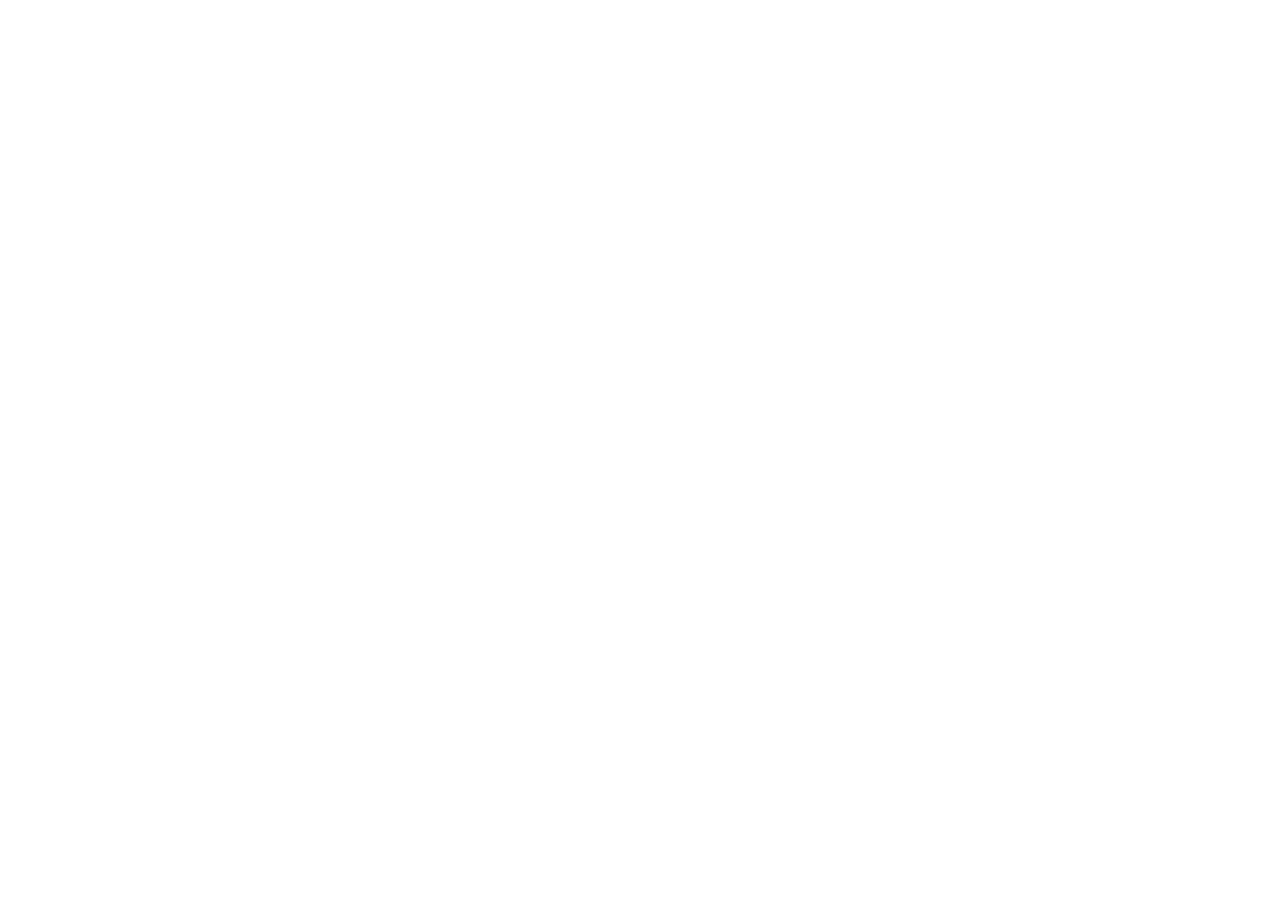
==== commit 49ea07bf: "Restore estimate URL with redirect to owner-private calculator" ====
--- a/apartment-estimate/index.html
+++ b/apartment-estimate/index.html
@@ -1,45 +1,13 @@
-<!doctype html><html lang="ko"><head><meta charset="utf-8"><meta name="viewport" content="width=device-width,initial-scale=1"><title>MADE | 아파트 간편 견적 · 오프라인</title><style>
-:root{--ink:#243c32;--muted:#79847e;--line:#e1e6e0;--accent:#345c46;--tint:#f0f5ee}*{box-sizing:border-box}body{margin:0;font-family:Arial,'Apple SD Gothic Neo','Malgun Gothic',sans-serif;color:var(--ink);background:#fafbf8}button,input,textarea{font:inherit}button,a,input{outline-offset:4px}button{cursor:pointer}header{height:78px;background:#fff;border-bottom:1px solid var(--line);display:flex;align-items:center;justify-content:space-between;padding:0 max(5%,calc((100vw - 1160px)/2));font-size:13px}header span:first-child{font-size:15px;letter-spacing:2px}header small{color:var(--muted)}main{max-width:1160px;margin:55px auto;padding:0 24px}.kicker{letter-spacing:2px;font-size:11px;color:#718473}h1{font-size:38px;font-weight:500;letter-spacing:-1.5px;margin:16px 0}h2{font-weight:500;font-size:25px;margin:5px 0 10px}h3{font-weight:500;font-size:20px;margin:0 0 22px}p{line-height:1.7;color:var(--muted);font-size:14px}.heading{display:flex;align-items:center;justify-content:space-between}.reset{background:#fff;border:1px solid var(--line);border-radius:5px;padding:11px 16px;font-size:12px;color:var(--muted)}nav{display:flex;border-bottom:1px solid var(--line);margin:32px 0;gap:32px}nav button{padding:18px 0;border:0;background:none;color:var(--muted);font-size:14px}nav button.active{color:var(--accent);border-bottom:2px solid var(--accent)}nav b{font-size:12px;margin-right:8px} .layout{display:grid;grid-template-columns:minmax(0,1fr) 310px;gap:26px;align-items:start}.box{padding:30px;background:white;border:1px solid var(--line);border-radius:10px}.step[hidden],.layout[hidden],aside[hidden]{display:none}label.title{display:block;font-size:13px;margin:28px 0 10px}.area-wrap{display:flex;align-items:center;gap:14px;max-width:300px}input[type=number]{border:1px solid var(--line);padding:13px;width:100%;border-radius:5px;color:var(--ink);background:#fff}#area{font-size:32px;padding:18px}small{font-size:11px;color:var(--muted);line-height:1.7}.options{display:flex;gap:10px;flex-wrap:wrap}.opt{border:1px solid var(--line);padding:14px 20px;border-radius:5px;font-size:13px;cursor:pointer;display:flex;gap:8px;align-items:center}.opt:has(:checked){border-color:var(--accent);background:var(--tint)}input[type=checkbox],input[type=radio]{accent-color:var(--accent)}.actions{display:flex;justify-content:space-between;margin-top:30px;gap:15px}.primary,.secondary{border:0;border-radius:5px;padding:15px 24px;background:var(--accent);color:#fff;font-size:13px}.secondary{background:#edf1e9;color:var(--ink)}.start{max-width:700px;padding:38px}.intro-note{margin-top:28px;border-top:1px solid var(--line);padding-top:18px}details.group{background:#fff;border:1px solid var(--line);border-radius:8px;margin-bottom:12px;overflow:hidden}summary{cursor:pointer;list-style:none;display:flex;align-items:center;justify-content:space-between;padding:19px 21px;font-size:14px;gap:12px}summary:after{content:'＋';color:var(--muted)}details[open]>summary:after{content:'−'}details[open]>summary{background:var(--tint)}.group .body{padding:20px}.grid{display:grid;grid-template-columns:1fr 1fr;gap:10px}.card{position:relative;border:1px solid var(--line);border-radius:6px;padding:17px;cursor:pointer;display:block}.card:has(:checked){border-color:var(--accent);background:#f5f8f2}.card input{position:absolute;right:13px;top:15px}.card strong{display:block;font-size:13px;font-weight:500;margin-right:20px}.card small{display:block;margin-top:8px;min-height:19px}.card .amount{margin-top:12px;font-size:13px;color:var(--accent)}.section-note{font-size:12px;color:var(--muted);padding:0 0 12px;line-height:1.7}.group-total{margin-left:auto;font-size:12px;color:var(--muted)}aside{position:sticky;top:24px}.bill{display:flex;justify-content:space-between;gap:10px;font-size:12px;margin:15px 0}.bill b{font-weight:500}.big-total{font-size:29px;letter-spacing:-1px;color:var(--accent);margin:12px 0 6px;font-weight:600}.divider{border:0;border-top:1px solid var(--line);margin:22px 0}.full{width:100%;margin-top:10px;text-align:center;display:block;text-decoration:none}.badge{display:inline-block;color:#587251;background:var(--tint);padding:5px 8px;border-radius:3px;font-size:10px}.selected-list{font-size:12px;margin-top:18px;line-height:1.8;color:var(--muted)}.tiny-details summary{padding:8px 0;font-size:11px;color:var(--muted)}.tiny-details p{font-size:11px}.review-card{border:1px solid var(--line);border-radius:6px;padding:19px;margin:12px 0}.review-head{display:flex;justify-content:space-between;gap:15px;font-size:14px}.quantity{flex-wrap:wrap;display:flex;gap:10px;align-items:center;font-size:12px;margin-top:16px}.quantity label{min-width:120px}.quantity input{width:90px;padding:9px}.remove{border:0;background:none;color:#89938b;text-decoration:underline;font-size:11px;padding:0}.review-card small{display:block;margin-top:9px}.helper{border:1px solid #dde4d5;border-radius:6px;padding:14px 18px;background:#f0f4e9;font-size:12px;line-height:1.8;margin-bottom:20px}textarea{width:100%;min-height:100px;border:1px solid var(--line);border-radius:5px;padding:14px}footer{margin-top:80px;border-top:1px solid var(--line);padding:32px 6%;font-size:11px;color:var(--muted);line-height:1.8}#status{font-size:12px;color:var(--accent)}.mobile-total{display:none}@media(max-width:760px){body{padding-bottom:85px}.mobile-total{display:flex;position:fixed;bottom:0;left:0;right:0;z-index:10;align-items:center;justify-content:space-between;padding:14px 18px;background:#fff;border-top:1px solid var(--line);box-shadow:0 -4px 20px #243c3208}.mobile-total span{font-size:11px}.mobile-total b{display:block;font-size:22px;margin-top:5px;color:var(--accent)}header{height:64px;padding:0 22px}header small{display:none}main{margin:30px auto;padding:0 18px}h1{font-size:30px}.layout{grid-template-columns:1fr}.box,.start{padding:22px}.grid{grid-template-columns:1fr 1fr}.card{padding:14px}.card strong{font-size:12px}aside{position:static}nav{gap:20px}nav button{font-size:12px}.big-total{font-size:30px}.heading{gap:10px}.reset{font-size:11px;padding:9px}.actions .primary{flex:1}}.mobile-total:has(#mobileAmount:empty){display:none}@media print{.mobile-total{display:none!important}header,nav,.actions,.reset,.remove,.full,footer{display:none!important}.layout{display:block}aside{position:static;break-inside:avoid}.review-card{break-inside:avoid}.box{border:0}main{margin:0}.step[hidden]{display:none!important}}
-</style></head><body><header><span>MADE design studio</span><small>SPACE PLANNING &nbsp; INTERIOR DESIGN</small></header><main><div class="kicker">MADE FOR YOU · OFFLINE ESTIMATE</div><div class="heading"><h1>아파트 간편 견적</h1><button class="reset" id="reset">새 견적 시작</button></div><p>우리 집 평수와 필요한 공사를 선택하고, 예상 금액을 확인하세요.</p><nav aria-label="견적 작성 단계"><button data-step="0" class="active"><b>01</b>현장 정보</button><button data-step="1"><b>02</b>시공 선택</button><button data-step="2"><b>03</b>견적 확인</button></nav><div id="status" role="status"></div><section id="start" class="box start step"><h2>몇 평인가요?</h2><p>아파트의 공급평수를 입력해주세요.</p><label class="title" for="area">공급평수</label><div class="area-wrap"><input id="area" type="number" min="1" max="150" step="0.1" placeholder="32" required><span>평</span></div><label class="title" for="actualFloor">실제 바닥 시공면적 <small>선택 · 알면 입력</small></label><div class="area-wrap"><input id="actualFloor" type="number" min="0.01" max="1000" step="0.01" placeholder="모르면 비워두세요"><span>㎡</span></div><label class="title">현재 바닥</label><div class="options"><label class="opt"><input type="radio" name="existing" value="장판">장판</label><label class="opt"><input type="radio" name="existing" value="강마루">강마루</label><label class="opt"><input type="radio" name="existing" value="강화마루">강화마루</label><label class="opt"><input type="radio" name="existing" value="모름">확인 필요</label></div><label class="title">이미 확장된 공간 <small>복수 선택</small></label><div class="options"><label class="opt"><input type="checkbox" name="expanded" value="거실">거실</label><label class="opt"><input type="checkbox" name="expanded" value="안방">안방</label><label class="opt"><input type="checkbox" name="expanded" value="방">방</label></div><p class="intro-note"><small>예상 물량은 제공 견적 사례에서 비례 추정합니다. 확장 여부만으로 실제 시공면적을 확정할 수 없어, 마지막 단계에서 수량을 조정할 수 있어요.</small></p><div class="actions"><span></span><button class="primary" id="toSelect">시공 범위 선택 →</button></div></section><div class="layout" id="workspace" hidden><section><div class="step" id="selectStep"><h2>필요한 시공을 골라주세요.</h2><p>공종을 펼쳐 항목을 선택하면 오른쪽 예상 금액에 바로 반영됩니다.</p><div id="categories"></div><div class="actions"><button class="secondary" data-go="0">이전</button><button class="primary" data-go="2">자재·수량 확인 →</button></div></div><div class="step" id="reviewStep" hidden><h2>자재와 수량을 확인해주세요.</h2><p>평수로 추정한 물량을 확인하고 필요한 수량으로 조정하세요.</p><div class="helper">공급평수 <b id="reviewArea"></b> · <span id="reviewState"></span><br>노무비·부자재가 필요한 항목은 함께 반영했습니다. 단가 미등록 항목은 아래에 따로 표시합니다.</div><div id="review"></div><div id="commonReview"></div><label class="title" for="memo">추가 요청사항</label><textarea id="memo" placeholder="유지하고 싶은 부분이나 추가 요청사항을 적어주세요."></textarea><div class="actions"><button class="secondary" data-go="1">시공 선택으로</button><button class="primary" id="print">견적 인쇄 / PDF</button></div></div></section><aside class="box" aria-label="예상 견적 요약"><span class="badge" id="areaTag"></span><h3 style="margin-top:18px">견적 요약</h3><div class="bill"><span>선택 공사비</span><b id="direct"></b></div><label class="opt" style="padding:8px 0;border:0"><input type="checkbox" id="includeCommon" checked>현장 공통 작업비 포함</label><div class="bill"><span>공통 작업비</span><b id="commonTotal"></b></div><details class="tiny-details"><summary>공통 작업비 내역</summary><div id="commonItems"></div></details><div class="bill"><span>간접공사비</span><b id="fees"></b></div><details class="tiny-details"><summary>간접공사비 계산 기준</summary><p>제공 견적 기준: 노무비에 고용 0.87%·건강 1.70%·연금 2.49%·산재 3.80%, 직접공사비에 관리비 3%·이윤 7%. 법정요율을 검증한 값이 아닌 제공 견적의 계산 기준입니다.</p></details><hr class="divider"><span style="font-size:12px" id="totalLabel">예상 합계</span><div class="big-total" id="total" aria-live="polite">0원</div><small id="taxNote">부가세 별도</small><label class="opt" style="border:0;padding:14px 0;font-size:12px"><input id="vat" type="checkbox">부가세 10% 포함</label><div id="pending" class="helper" hidden></div><div id="warnings" class="helper" style="white-space:pre-line" hidden></div><div id="selectedList" class="selected-list"></div><button class="secondary full" id="copy">선택 내용 복사</button><a class="primary full" href="https://form.naver.com/response/6KIwHGo61xIYTP5_tg3XJg" target="_blank" rel="noopener">견적 상담 신청 ↗</a><small id="copyStatus" role="status"></small><hr class="divider"><small>단가는 2026년 8~10월 제공 견적 기준입니다. 실측·제품 사양·현장 조건에 따라 최종 견적이 달라집니다.</small><details class="tiny-details"><summary>예상 물량 산정 기준 보기</summary><p>견적 PDF 8건 중 상세 내역 7건을 비교했습니다. 공급평수×3.3058을 잠정 비교면적으로 사용합니다. 원본의 관리·청소면적이 공급면적인지는 확인되지 않아 확정 환산식으로 사용하지 않습니다.</p><p>바닥·도배 물량은 각 견적의 시공 물량/관리·청소면적 비율 중앙값으로 추정합니다. 도배 롤 수와 인원은 올림합니다. 실제 바닥 면적을 입력하면 바닥·바닥철거 계산에 우선 적용합니다. 확장 여부만으로 추가면적을 임의 가산하지 않습니다.</p><p>고정 가구·욕실 등은 표기된 구성의 사례 단가이며 상세 수량을 수정할 수 있습니다. 인원·최소비·공통 작업 범위는 공무 담당자 검토 전입니다.</p></details><details class="tiny-details"><summary>자료 확인 현황</summary><p>상세견적 6건은 세부 항목 합계와 직접공사비가 일치합니다. S05는 탄성코트 세부 70만원/집계80만원으로 10만원 차이가 있어 해당 단가를 채택하지 않았습니다. S08은 상세 단가가 없는 합계형으로 개별 단가 모델에서 제외했습니다.</p><p>제품별 S01~S07 표기는 익명 자료번호입니다. 고객 이름·주소·동호수는 화면에 표시하지 않습니다.</p></details></aside><div class="mobile-total"><span>예상 합계 <b id="mobileAmount">0원</b></span><button class="primary" data-go="2">견적 확인</button></div></div></main><dialog id="copyDialog" style="width:min(650px,90vw);border:1px solid #ddd;border-radius:10px;padding:24px"><h3>견적 내용 복사</h3><p>아래 내용을 선택한 뒤 Ctrl+C로 복사하세요.</p><textarea id="copyText" readonly style="min-height:300px" aria-label="복사할 견적 내용"></textarea><form method="dialog"><button class="primary" style="margin-top:15px">닫기</button></form></dialog><footer>MADE design studio · MADE FOR YOU<br>견적 자료 8건 기준 내장 · 2026.10.31 수정본 · 욕실 분리 · 검토용 예상 견적<br>단가가 없는 선택 항목은 예상 합계에 포함되지 않습니다. 상담 신청 링크는 인터넷 연결이 필요합니다. 선택 내역은 창을 닫으면 초기화됩니다.</footer><script>
-const sourceStats={"floorRatio": 0.8047619047619048, "wallRatio": 3.1682027649769586, "rollRatio": 0.19201228878648235, "wallLaborRatio": 0.05772005772005772, "managementMaterial": 1500, "managementLabor": 9000,"woodLaborRatio":0.07272727272727272};
-const products=[{"id": "wall1", "group": "도배", "label": "일반 실크 · 개나리 로하스", "lines": [{"name": "실크도배", "spec": "일반실크, 개나리 로하스 기준", "unit": "Roll", "material": 42000, "labor": 0, "expense": 0, "rule": "roll", "qty": 13.0, "source": "S04"}, {"name": "도배 부자재비", "spec": "부직포, 네바리, 본드, 풀, 실리콘 외", "unit": "M2", "material": 1600, "labor": 0, "expense": 0, "rule": "wall", "qty": 231.0, "source": "S04"}, {"name": "도배 시공비", "spec": "", "unit": "인", "material": 0, "labor": 280000, "expense": 10000, "rule": "wallLabor", "qty": 4.0, "source": "S04"}, {"name": "도배 바탕면 퍼티작업", "spec": "", "unit": "인", "material": 35000, "labor": 280000, "expense": 10000, "rule": "fixed", "qty": 1, "source": "S04"}], "rows": [{"name": "실크도배", "spec": "일반실크, 개나리 로하스 기준", "unit": "Roll", "material": 42000, "labor": 0, "expense": 0, "rule": "roll", "qty": 13.0, "source": "S04"}, {"name": "도배 부자재비", "spec": "부직포, 네바리, 본드, 풀, 실리콘 외", "unit": "M2", "material": 1600, "labor": 0, "expense": 0, "rule": "wall", "qty": 231.0, "source": "S04"}, {"name": "도배 시공비", "spec": "", "unit": "인", "material": 0, "labor": 280000, "expense": 10000, "rule": "wallLabor", "qty": 4.0, "source": "S04"}, {"name": "도배 바탕면 퍼티작업", "spec": "", "unit": "인", "material": 35000, "labor": 280000, "expense": 10000, "rule": "fixed", "qty": 1, "source": "S04"}], "note": "자재·부자재·시공·퍼티 포함. 물량은 등록 견적 비율의 중앙값으로 추정.", "exclusive": "wall", "kind": "wall", "needsWood": false, "pending": false, "basis": "components", "unit": "식", "qty": 1}, {"id": "wall2", "group": "도배", "label": "디아망 실크", "lines": [{"name": "실크도배", "spec": "LG 디아망 기준", "unit": "Roll", "material": 61000, "labor": 0, "expense": 0, "rule": "roll", "qty": 22.0, "source": "S01"}, {"name": "도배 부자재비", "spec": "부직포, 네바리, 본드, 풀, 실리콘 외", "unit": "M2", "material": 1600, "labor": 0, "expense": 0, "rule": "wall", "qty": 363.0, "source": "S01"}, {"name": "도배 시공비", "spec": "", "unit": "인", "material": 0, "labor": 280000, "expense": 10000, "rule": "wallLabor", "qty": 8.0, "source": "S01"}, {"name": "도배 바탕면 퍼티작업", "spec": "", "unit": "인", "material": 35000, "labor": 280000, "expense": 10000, "rule": "fixed", "qty": 1, "source": "S01"}], "rows": [{"name": "실크도배", "spec": "LG 디아망 기준", "unit": "Roll", "material": 61000, "labor": 0, "expense": 0, "rule": "roll", "qty": 22.0, "source": "S01"}, {"name": "도배 부자재비", "spec": "부직포, 네바리, 본드, 풀, 실리콘 외", "unit": "M2", "material": 1600, "labor": 0, "expense": 0, "rule": "wall", "qty": 363.0, "source": "S01"}, {"name": "도배 시공비", "spec": "", "unit": "인", "material": 0, "labor": 280000, "expense": 10000, "rule": "wallLabor", "qty": 8.0, "source": "S01"}, {"name": "도배 바탕면 퍼티작업", "spec": "", "unit": "인", "material": 35000, "labor": 280000, "expense": 10000, "rule": "fixed", "qty": 1, "source": "S01"}], "note": "자재·부자재·시공·퍼티 포함. 물량은 등록 견적 비율의 중앙값으로 추정.", "exclusive": "wall", "kind": "wall", "needsWood": false, "pending": false, "basis": "components", "unit": "식", "qty": 1}, {"id": "floor", "group": "마루·장판", "label": "구정 강마루 · 기본", "lines": [{"name": "강마루", "spec": "구정 강마루 기준, 로스포함", "unit": "M2", "material": 41000, "labor": 0, "expense": 0, "rule": "floor", "qty": 50.8, "source": "S04"}], "rows": [{"name": "강마루", "spec": "구정 강마루 기준, 로스포함", "unit": "M2", "material": 41000, "labor": 0, "expense": 0, "rule": "floor", "qty": 50.8, "source": "S04"}], "note": "견적 4건의 동일 합계단가 41,000원/㎡ 기준. 정확한 모델명은 상담에서 확정.", "exclusive": "floor", "kind": "floor", "needsWood": false, "pending": false, "basis": "components", "unit": "식", "qty": 1}, {"id": "floorTexture", "group": "마루·장판", "label": "구정 그랜드택스쳐", "lines": [{"name": "구정 강마루", "spec": "그랜드택스쳐", "unit": "M2", "material": 40500, "labor": 0, "expense": 0, "rule": "floor", "qty": 112.2, "source": "S01"}], "rows": [{"name": "구정 강마루", "spec": "그랜드택스쳐", "unit": "M2", "material": 40500, "labor": 0, "expense": 0, "rule": "floor", "qty": 112.2, "source": "S01"}], "note": "제공 견적 단가 40,500원/㎡. 시공 조건 확인 필요.", "exclusive": "floor", "kind": "floor", "needsWood": false, "pending": false, "basis": "components", "unit": "식", "qty": 1}, {"id": "vinyl", "group": "마루·장판", "label": "LX 지아사랑애 3.2T", "lines": [{"name": "LX장판", "spec": "지아사랑애 3.2T", "unit": "M2", "material": 22000, "labor": 3450, "expense": 0, "rule": "floor", "qty": 102.3, "source": "S07"}], "rows": [{"name": "LX장판", "spec": "지아사랑애 3.2T", "unit": "M2", "material": 22000, "labor": 3450, "expense": 0, "rule": "floor", "qty": 102.3, "source": "S07"}], "note": "자재 22,000원 + 시공 3,450원/㎡. 모델·두께가 다른 장판은 동일 단가로 적용하지 않습니다.", "exclusive": "floor", "kind": "floor", "needsWood": false, "pending": false, "basis": "components", "unit": "식", "qty": 1}, {"id": "tilefloor", "group": "마루·장판", "label": "타일형 마루", "lines": [], "rows": [], "note": "해당 제품 단가 미확인 · 예상 합계 제외", "exclusive": "floor", "kind": "", "needsWood": false, "pending": true, "basis": "components", "unit": "식", "qty": 1}, {"id": "demo", "group": "철거", "label": "기본 철거", "lines": [{"name": "기본 철거", "spec": "", "unit": "식", "material": 0, "labor": 1000000, "expense": 0, "rule": "fixed", "qty": 1.0, "source": "S01"}, {"name": "공구손실료및 경비", "spec": "", "unit": "식", "material": 200000, "labor": 0, "expense": 0, "rule": "fixed", "qty": 1.0, "source": "S01"}, {"name": "공과잡비", "spec": "", "unit": "식", "material": 0, "labor": 0, "expense": 100000, "rule": "fixed", "qty": 1.0, "source": "S01"}, {"name": "폐기물반출", "spec": "", "unit": "대", "material": 0, "labor": 0, "expense": 450000, "rule": "fixed", "qty": 1.0, "source": "S01"}], "rows": [{"name": "기본 철거", "spec": "", "unit": "식", "material": 0, "labor": 1000000, "expense": 0, "rule": "fixed", "qty": 1.0, "source": "S01"}, {"name": "공구손실료및 경비", "spec": "", "unit": "식", "material": 200000, "labor": 0, "expense": 0, "rule": "fixed", "qty": 1.0, "source": "S01"}, {"name": "공과잡비", "spec": "", "unit": "식", "material": 0, "labor": 0, "expense": 100000, "rule": "fixed", "qty": 1.0, "source": "S01"}, {"name": "폐기물반출", "spec": "", "unit": "대", "material": 0, "labor": 0, "expense": 450000, "rule": "fixed", "qty": 1.0, "source": "S01"}], "note": "주방·일부 문틀·몰딩·욕실집기·도배지 사례 기준. 욕실 타일 전체 철거는 미포함.", "exclusive": "", "kind": "demo", "needsWood": false, "pending": false, "basis": "components", "unit": "식", "qty": 1}, {"id": "floorDemo", "group": "철거", "label": "강화마루 철거", "lines": [{"name": "마루철거", "spec": "강화마루", "unit": "M2", "material": 0, "labor": 3000, "expense": 2500, "rule": "floor", "qty": 112.2, "source": "S01"}], "rows": [{"name": "마루철거", "spec": "강화마루", "unit": "M2", "material": 0, "labor": 3000, "expense": 2500, "rule": "floor", "qty": 112.2, "source": "S01"}], "note": "노무 3,000원 + 경비 2,500원/㎡", "exclusive": "floorDemo", "kind": "floorDemo", "needsWood": false, "pending": false, "basis": "components", "unit": "식", "qty": 1}, {"id": "woodDemo", "group": "철거", "label": "강마루 철거", "lines": [{"name": "마루철거", "spec": "강마루, 작은방2개는 장판", "unit": "M2", "material": 0, "labor": 7600, "expense": 0, "rule": "floor", "qty": 66.0, "source": "S02"}], "rows": [{"name": "마루철거", "spec": "강마루, 작은방2개는 장판", "unit": "M2", "material": 0, "labor": 7600, "expense": 0, "rule": "floor", "qty": 66.0, "source": "S02"}], "note": "확인 단가 7,600원/㎡. 바닥 상태에 따라 재산정.", "exclusive": "floorDemo", "kind": "floorDemo", "needsWood": false, "pending": false, "basis": "components", "unit": "식", "qty": 1}, {"id": "extL", "group": "확장", "label": "거실 발코니 확장", "lines": [{"name": "발코니 확장철거_ 거실", "spec": "바닥단열/설비/미장 작업포함", "unit": "식", "material": 400000, "labor": 500000, "expense": 0, "rule": "fixed", "qty": 1.0, "source": "S06"}, {"name": "확장부 벽/천장 목공", "spec": "단열 포함", "unit": "개소", "material": 250000, "labor": 500000, "expense": 0, "rule": "fixed", "qty": 1.0, "source": "S06"}], "rows": [{"name": "발코니 확장철거_ 거실", "spec": "바닥단열/설비/미장 작업포함", "unit": "식", "material": 400000, "labor": 500000, "expense": 0, "rule": "fixed", "qty": 1.0, "source": "S06"}, {"name": "확장부 벽/천장 목공", "spec": "단열 포함", "unit": "개소", "material": 250000, "labor": 500000, "expense": 0, "rule": "fixed", "qty": 1.0, "source": "S06"}], "note": "바닥단열·설비·미장 + 확장부 단열목공 사례. 창호·신고·구조벽 철거 제외. 현장 검토 필요.", "exclusive": "", "kind": "expansion", "needsWood": false, "pending": false, "basis": "components", "unit": "식", "qty": 1}, {"id": "extB", "group": "확장", "label": "방 발코니 확장", "lines": [], "rows": [], "note": "방 단독 확장 금액을 분리 확인하지 못해 합계 제외.", "exclusive": "", "kind": "", "needsWood": false, "pending": true, "basis": "components", "unit": "식", "qty": 1}, {"id": "well", "group": "목작업", "label": "우물천장 간접날개", "lines": [{"name": "거실 우물천장 간접날개", "spec": "에어컨 등박스 확장", "unit": "식", "material": 180000, "labor": 0, "expense": 0, "rule": "fixed", "qty": 1.0, "source": "S01"}], "rows": [{"name": "거실 우물천장 간접날개", "spec": "에어컨 등박스 확장", "unit": "식", "material": 180000, "labor": 0, "expense": 0, "rule": "fixed", "qty": 1.0, "source": "S01"}], "note": "목공 공통 노무·부자재는 별도 한 번 반영됩니다.", "exclusive": "", "kind": "", "needsWood": true, "pending": false, "basis": "components", "unit": "식", "qty": 1}, {"id": "tv", "group": "목작업", "label": "TV벽·복도 벽체", "lines": [{"name": "벽체세우기_단면", "spec": "TV벽, 주방벽, 복도양쪽벽", "unit": "식", "material": 250000, "labor": 0, "expense": 0, "rule": "fixed", "qty": 1.0, "source": "S01"}], "rows": [{"name": "벽체세우기_단면", "spec": "TV벽, 주방벽, 복도양쪽벽", "unit": "식", "material": 250000, "labor": 0, "expense": 0, "rule": "fixed", "qty": 1.0, "source": "S01"}], "note": "목공 공통 노무·부자재는 별도 한 번 반영됩니다.", "exclusive": "", "kind": "", "needsWood": true, "pending": false, "basis": "components", "unit": "식", "qty": 1}, {"id": "partition", "group": "목작업", "label": "안방 가벽", "lines": [{"name": "가벽세우기", "spec": "안방", "unit": "식", "material": 200000, "labor": 0, "expense": 0, "rule": "fixed", "qty": 1.0, "source": "S01"}], "rows": [{"name": "가벽세우기", "spec": "안방", "unit": "식", "material": 200000, "labor": 0, "expense": 0, "rule": "fixed", "qty": 1.0, "source": "S01"}], "note": "목공 공통 노무·부자재는 별도 한 번 반영됩니다.", "exclusive": "", "kind": "", "needsWood": true, "pending": false, "basis": "components", "unit": "식", "qty": 1}, {"id": "molding", "group": "목작업", "label": "천장 몰딩", "lines": [{"name": "천장 몰딩", "spec": "평몰딩, 백색", "unit": "M", "material": 2000, "labor": 0, "expense": 0, "rule": "molding", "qty": 97.0, "source": "S01"}], "rows": [{"name": "천장 몰딩", "spec": "평몰딩, 백색", "unit": "M", "material": 2000, "labor": 0, "expense": 0, "rule": "molding", "qty": 97.0, "source": "S01"}], "note": "목공 공통 노무·부자재는 별도 한 번 반영됩니다.", "exclusive": "", "kind": "", "needsWood": true, "pending": false, "basis": "components", "unit": "식", "qty": 1}, {"id": "kitchen", "group": "주방·가구", "label": "싱크대 + 아일랜드", "lines": [{"name": "싱크대+아일랜드장", "spec": "PET마감", "unit": "식", "material": 5100000, "labor": 0, "expense": 0, "rule": "fixed", "qty": 1, "source": "S01"}], "rows": [{"name": "싱크대+아일랜드장", "spec": "PET마감", "unit": "식", "material": 5100000, "labor": 0, "expense": 0, "rule": "fixed", "qty": 1, "source": "S01"}], "note": "가구는 평수 비례가 아닌 표기된 길이·구성 기준. 실측 후 조정.", "exclusive": "kitchen", "kind": "", "needsWood": false, "pending": false, "basis": "components", "unit": "식", "qty": 1}, {"id": "smallKitchen", "group": "주방·가구", "label": "싱크대 · W2400 기준", "lines": [{"name": "싱크대", "spec": "PET마감, w:2400 기준", "unit": "식", "material": 2500000, "labor": 0, "expense": 0, "rule": "fixed", "qty": 1, "source": "S06"}], "rows": [{"name": "싱크대", "spec": "PET마감, w:2400 기준", "unit": "식", "material": 2500000, "labor": 0, "expense": 0, "rule": "fixed", "qty": 1, "source": "S06"}], "note": "가구는 평수 비례가 아닌 표기된 길이·구성 기준. 실측 후 조정.", "exclusive": "kitchen", "kind": "", "needsWood": false, "pending": false, "basis": "components", "unit": "식", "qty": 1}, {"id": "midway", "group": "주방·가구", "label": "미드웨이 인조대리석", "lines": [], "rows": [], "note": "일반 인조석 / 하이막스 일반 / 하이막스 오로라 / 타일. 아래에서 길이·마감을 지정하세요. 기존 주방 포함 항목은 중복 가산하지 않습니다.", "exclusive": "", "kind": "midway", "needsWood": false, "pending": true, "basis": "components", "unit": "식", "qty": 1}, {"id": "fridge", "group": "주방·가구", "label": "냉장고장 + 키큰장", "lines": [{"name": "냉장고장+키큰장", "spec": "PET마감", "unit": "식", "material": 1150000, "labor": 0, "expense": 0, "rule": "fixed", "qty": 1, "source": "S01"}], "rows": [{"name": "냉장고장+키큰장", "spec": "PET마감", "unit": "식", "material": 1150000, "labor": 0, "expense": 0, "rule": "fixed", "qty": 1, "source": "S01"}], "note": "가구는 평수 비례가 아닌 표기된 길이·구성 기준. 실측 후 조정.", "exclusive": "", "kind": "", "needsWood": false, "pending": false, "basis": "components", "unit": "식", "qty": 1}, {"id": "shoe", "group": "주방·가구", "label": "신발장", "lines": [{"name": "신발장", "spec": "PET마감, 하부띄움, 간접조명", "unit": "자", "material": 120000, "labor": 0, "expense": 0, "rule": "fixed", "qty": 4, "source": "S06"}], "rows": [{"name": "신발장", "spec": "PET마감, 하부띄움, 간접조명", "unit": "자", "material": 120000, "labor": 0, "expense": 0, "rule": "fixed", "qty": 4, "source": "S06"}], "note": "가구는 평수 비례가 아닌 표기된 길이·구성 기준. 실측 후 조정.", "exclusive": "", "kind": "", "needsWood": false, "pending": false, "basis": "components", "unit": "식", "qty": 1}, {"id": "wardrobe", "group": "주방·가구", "label": "붙박이장 · 여닫이", "lines": [{"name": "붙박이장_침실", "spec": "PET마감, 여닫이", "unit": "자", "material": 120000, "labor": 0, "expense": 0, "rule": "fixed", "qty": 7, "source": "S06"}], "rows": [{"name": "붙박이장_침실", "spec": "PET마감, 여닫이", "unit": "자", "material": 120000, "labor": 0, "expense": 0, "rule": "fixed", "qty": 7, "source": "S06"}], "note": "가구는 평수 비례가 아닌 표기된 길이·구성 기준. 실측 후 조정.", "exclusive": "", "kind": "", "needsWood": false, "pending": false, "basis": "components", "unit": "식", "qty": 1}, {"id": "bath-public", "group": "공용화장실", "label": "도기·집기 교체 · 1개소", "lines": [{"name": "양변기", "spec": "원피스, 대림제품", "unit": "EA", "material": 350000, "labor": 0, "expense": 0, "rule": "fixed", "qty": 1.0, "source": "S04"}, {"name": "세면대", "spec": "반다리 일체형, 대림제품", "unit": "EA", "material": 150000, "labor": 0, "expense": 0, "rule": "fixed", "qty": 1.0, "source": "S04"}, {"name": "세면대 수전", "spec": "펍업, 트랩외 부속포함", "unit": "SET", "material": 130000, "labor": 0, "expense": 0, "rule": "fixed", "qty": 1.0, "source": "S04"}, {"name": "샤워수전", "spec": "", "unit": "EA", "material": 150000, "labor": 0, "expense": 0, "rule": "fixed", "qty": 1.0, "source": "S04"}, {"name": "액세서리", "spec": "수건/휴지/옷걸이, 비누/컵받침대", "unit": "SET", "material": 75000, "labor": 0, "expense": 0, "rule": "fixed", "qty": 1.0, "source": "S04"}, {"name": "코너선반", "spec": "알루미늄소재", "unit": "EA", "material": 35000, "labor": 0, "expense": 0, "rule": "fixed", "qty": 2.0, "source": "S04"}, {"name": "바닥육가", "spec": "트렌치육가, 150*150", "unit": "EA", "material": 30000, "labor": 0, "expense": 0, "rule": "fixed", "qty": 1.0, "source": "S04"}, {"name": "거울 슬라이딩장", "spec": "거실, w:1500", "unit": "EA", "material": 220000, "labor": 0, "expense": 0, "rule": "fixed", "qty": 1.0, "source": "S04"}, {"name": "도기/집기 설치비", "spec": "드릴비트, 실리콘외 부자재 포함", "unit": "개소", "material": 20000, "labor": 230000, "expense": 0, "rule": "fixed", "qty": 1.0, "source": "S04"}, {"name": "SMC천장 마감재", "spec": "", "unit": "개소", "material": 200000, "labor": 0, "expense": 0, "rule": "fixed", "qty": 1.0, "source": "S04"}, {"name": "샤워 파티션", "spec": "", "unit": "식", "material": 120000, "labor": 50000, "expense": 0, "rule": "fixed", "qty": 1.0, "source": "S04"}, {"name": "환풍기", "spec": "힘펠 hv3-80x md", "unit": "EA", "material": 120000, "labor": 0, "expense": 0, "rule": "fixed", "qty": 1.0, "source": "S04"}, {"name": "욕실 안전바 설치", "spec": "", "unit": "식", "material": 50000, "labor": 0, "expense": 0, "rule": "fixed", "qty": 1.0, "source": "S04"}], "rows": [{"name": "양변기", "spec": "원피스, 대림제품", "unit": "EA", "material": 350000, "labor": 0, "expense": 0, "rule": "fixed", "qty": 1.0, "source": "S04"}, {"name": "세면대", "spec": "반다리 일체형, 대림제품", "unit": "EA", "material": 150000, "labor": 0, "expense": 0, "rule": "fixed", "qty": 1.0, "source": "S04"}, {"name": "세면대 수전", "spec": "펍업, 트랩외 부속포함", "unit": "SET", "material": 130000, "labor": 0, "expense": 0, "rule": "fixed", "qty": 1.0, "source": "S04"}, {"name": "샤워수전", "spec": "", "unit": "EA", "material": 150000, "labor": 0, "expense": 0, "rule": "fixed", "qty": 1.0, "source": "S04"}, {"name": "액세서리", "spec": "수건/휴지/옷걸이, 비누/컵받침대", "unit": "SET", "material": 75000, "labor": 0, "expense": 0, "rule": "fixed", "qty": 1.0, "source": "S04"}, {"name": "코너선반", "spec": "알루미늄소재", "unit": "EA", "material": 35000, "labor": 0, "expense": 0, "rule": "fixed", "qty": 2.0, "source": "S04"}, {"name": "바닥육가", "spec": "트렌치육가, 150*150", "unit": "EA", "material": 30000, "labor": 0, "expense": 0, "rule": "fixed", "qty": 1.0, "source": "S04"}, {"name": "거울 슬라이딩장", "spec": "거실, w:1500", "unit": "EA", "material": 220000, "labor": 0, "expense": 0, "rule": "fixed", "qty": 1.0, "source": "S04"}, {"name": "도기/집기 설치비", "spec": "드릴비트, 실리콘외 부자재 포함", "unit": "개소", "material": 20000, "labor": 230000, "expense": 0, "rule": "fixed", "qty": 1.0, "source": "S04"}, {"name": "SMC천장 마감재", "spec": "", "unit": "개소", "material": 200000, "labor": 0, "expense": 0, "rule": "fixed", "qty": 1.0, "source": "S04"}, {"name": "샤워 파티션", "spec": "", "unit": "식", "material": 120000, "labor": 50000, "expense": 0, "rule": "fixed", "qty": 1.0, "source": "S04"}, {"name": "환풍기", "spec": "힘펠 hv3-80x md", "unit": "EA", "material": 120000, "labor": 0, "expense": 0, "rule": "fixed", "qty": 1.0, "source": "S04"}, {"name": "욕실 안전바 설치", "spec": "", "unit": "식", "material": 50000, "labor": 0, "expense": 0, "rule": "fixed", "qty": 1.0, "source": "S04"}], "note": "우성 1개 욕실 구성. 배관·방수·타일·철거 제외. 두 화장실에 같은 참고 구성으로 시작하며, 각 공간의 실제 수량을 별도로 조정하세요.", "exclusive": "bath-public", "kind": "bathFixtures", "needsWood": false, "pending": false, "basis": "components", "unit": "식", "qty": 1}, {"id": "bath-master", "group": "안방화장실", "label": "도기·집기 교체 · 1개소", "lines": [{"name": "양변기", "spec": "원피스, 대림제품", "unit": "EA", "material": 350000, "labor": 0, "expense": 0, "rule": "fixed", "qty": 1.0, "source": "S04"}, {"name": "세면대", "spec": "반다리 일체형, 대림제품", "unit": "EA", "material": 150000, "labor": 0, "expense": 0, "rule": "fixed", "qty": 1.0, "source": "S04"}, {"name": "세면대 수전", "spec": "펍업, 트랩외 부속포함", "unit": "SET", "material": 130000, "labor": 0, "expense": 0, "rule": "fixed", "qty": 1.0, "source": "S04"}, {"name": "샤워수전", "spec": "", "unit": "EA", "material": 150000, "labor": 0, "expense": 0, "rule": "fixed", "qty": 1.0, "source": "S04"}, {"name": "액세서리", "spec": "수건/휴지/옷걸이, 비누/컵받침대", "unit": "SET", "material": 75000, "labor": 0, "expense": 0, "rule": "fixed", "qty": 1.0, "source": "S04"}, {"name": "코너선반", "spec": "알루미늄소재", "unit": "EA", "material": 35000, "labor": 0, "expense": 0, "rule": "fixed", "qty": 2.0, "source": "S04"}, {"name": "바닥육가", "spec": "트렌치육가, 150*150", "unit": "EA", "material": 30000, "labor": 0, "expense": 0, "rule": "fixed", "qty": 1.0, "source": "S04"}, {"name": "거울 슬라이딩장", "spec": "거실, w:1500", "unit": "EA", "material": 220000, "labor": 0, "expense": 0, "rule": "fixed", "qty": 1.0, "source": "S04"}, {"name": "도기/집기 설치비", "spec": "드릴비트, 실리콘외 부자재 포함", "unit": "개소", "material": 20000, "labor": 230000, "expense": 0, "rule": "fixed", "qty": 1.0, "source": "S04"}, {"name": "SMC천장 마감재", "spec": "", "unit": "개소", "material": 200000, "labor": 0, "expense": 0, "rule": "fixed", "qty": 1.0, "source": "S04"}, {"name": "샤워 파티션", "spec": "", "unit": "식", "material": 120000, "labor": 50000, "expense": 0, "rule": "fixed", "qty": 1.0, "source": "S04"}, {"name": "환풍기", "spec": "힘펠 hv3-80x md", "unit": "EA", "material": 120000, "labor": 0, "expense": 0, "rule": "fixed", "qty": 1.0, "source": "S04"}, {"name": "욕실 안전바 설치", "spec": "", "unit": "식", "material": 50000, "labor": 0, "expense": 0, "rule": "fixed", "qty": 1.0, "source": "S04"}], "rows": [{"name": "양변기", "spec": "원피스, 대림제품", "unit": "EA", "material": 350000, "labor": 0, "expense": 0, "rule": "fixed", "qty": 1.0, "source": "S04"}, {"name": "세면대", "spec": "반다리 일체형, 대림제품", "unit": "EA", "material": 150000, "labor": 0, "expense": 0, "rule": "fixed", "qty": 1.0, "source": "S04"}, {"name": "세면대 수전", "spec": "펍업, 트랩외 부속포함", "unit": "SET", "material": 130000, "labor": 0, "expense": 0, "rule": "fixed", "qty": 1.0, "source": "S04"}, {"name": "샤워수전", "spec": "", "unit": "EA", "material": 150000, "labor": 0, "expense": 0, "rule": "fixed", "qty": 1.0, "source": "S04"}, {"name": "액세서리", "spec": "수건/휴지/옷걸이, 비누/컵받침대", "unit": "SET", "material": 75000, "labor": 0, "expense": 0, "rule": "fixed", "qty": 1.0, "source": "S04"}, {"name": "코너선반", "spec": "알루미늄소재", "unit": "EA", "material": 35000, "labor": 0, "expense": 0, "rule": "fixed", "qty": 2.0, "source": "S04"}, {"name": "바닥육가", "spec": "트렌치육가, 150*150", "unit": "EA", "material": 30000, "labor": 0, "expense": 0, "rule": "fixed", "qty": 1.0, "source": "S04"}, {"name": "거울 슬라이딩장", "spec": "거실, w:1500", "unit": "EA", "material": 220000, "labor": 0, "expense": 0, "rule": "fixed", "qty": 1.0, "source": "S04"}, {"name": "도기/집기 설치비", "spec": "드릴비트, 실리콘외 부자재 포함", "unit": "개소", "material": 20000, "labor": 230000, "expense": 0, "rule": "fixed", "qty": 1.0, "source": "S04"}, {"name": "SMC천장 마감재", "spec": "", "unit": "개소", "material": 200000, "labor": 0, "expense": 0, "rule": "fixed", "qty": 1.0, "source": "S04"}, {"name": "샤워 파티션", "spec": "", "unit": "식", "material": 120000, "labor": 50000, "expense": 0, "rule": "fixed", "qty": 1.0, "source": "S04"}, {"name": "환풍기", "spec": "힘펠 hv3-80x md", "unit": "EA", "material": 120000, "labor": 0, "expense": 0, "rule": "fixed", "qty": 1.0, "source": "S04"}, {"name": "욕실 안전바 설치", "spec": "", "unit": "식", "material": 50000, "labor": 0, "expense": 0, "rule": "fixed", "qty": 1.0, "source": "S04"}], "note": "우성 1개 욕실 구성. 배관·방수·타일·철거 제외. 두 화장실에 같은 참고 구성으로 시작하며, 각 공간의 실제 수량을 별도로 조정하세요.", "exclusive": "bath-master", "kind": "bathFixtures", "needsWood": false, "pending": false, "basis": "components", "unit": "식", "qty": 1}, {"id": "bathFull-public", "group": "공용화장실", "label": "욕실 전체 마감 · 1개소", "lines": [{"name": "욕실 급/배수 배관 이설및 연장", "spec": "", "unit": "개소", "material": 100000, "labor": 180000, "expense": 0, "rule": "fixed", "qty": 1.0, "source": "S06"}, {"name": "벽돌조적", "spec": "욕실 젠다이", "unit": "개소", "material": 50000, "labor": 140000, "expense": 0, "rule": "fixed", "qty": 1.0, "source": "S06"}, {"name": "방수공사", "spec": "1차: 액체방수 / 2차: 도막방수", "unit": "개소", "material": 100000, "labor": 300000, "expense": 0, "rule": "fixed", "qty": 1.0, "source": "S06"}, {"name": "욕실 벽타일", "spec": "600각", "unit": "M2", "material": 18000, "labor": 0, "expense": 0, "rule": "fixed", "qty": 17.0, "source": "S06"}, {"name": "욕실 바닥타일", "spec": "600각", "unit": "M2", "material": 18000, "labor": 0, "expense": 0, "rule": "fixed", "qty": 7.0, "source": "S06"}, {"name": "양변기", "spec": "원피스, 대림제품", "unit": "EA", "material": 350000, "labor": 0, "expense": 0, "rule": "fixed", "qty": 1.0, "source": "S06"}, {"name": "세면대", "spec": "반다리 일체형, 대림제품", "unit": "EA", "material": 150000, "labor": 0, "expense": 0, "rule": "fixed", "qty": 1.0, "source": "S06"}, {"name": "세면대 수전", "spec": "펍업, 트랩외 부속포함", "unit": "SET", "material": 130000, "labor": 0, "expense": 0, "rule": "fixed", "qty": 1.0, "source": "S06"}, {"name": "샤워수전", "spec": "", "unit": "EA", "material": 150000, "labor": 0, "expense": 0, "rule": "fixed", "qty": 1.0, "source": "S06"}, {"name": "액세서리", "spec": "수건/휴지/옷걸이, 비누/컵받침대", "unit": "SET", "material": 75000, "labor": 0, "expense": 0, "rule": "fixed", "qty": 1.0, "source": "S06"}, {"name": "코너선반", "spec": "알루미늄소재", "unit": "EA", "material": 35000, "labor": 0, "expense": 0, "rule": "fixed", "qty": 2.0, "source": "S06"}, {"name": "바닥육가", "spec": "트렌치육가, 150*150", "unit": "EA", "material": 30000, "labor": 0, "expense": 0, "rule": "fixed", "qty": 1.0, "source": "S06"}, {"name": "거울 슬라이딩장", "spec": "", "unit": "EA", "material": 200000, "labor": 0, "expense": 0, "rule": "fixed", "qty": 1.0, "source": "S06"}, {"name": "도기/집기 설치비", "spec": "드릴비트, 실리콘외 부자재 포함", "unit": "개소", "material": 20000, "labor": 230000, "expense": 0, "rule": "fixed", "qty": 1.0, "source": "S06"}, {"name": "SMC천장 마감재", "spec": "", "unit": "개소", "material": 180000, "labor": 0, "expense": 0, "rule": "fixed", "qty": 1.0, "source": "S06"}, {"name": "샤워 파티션", "spec": "", "unit": "식", "material": 110000, "labor": 50000, "expense": 0, "rule": "fixed", "qty": 1.0, "source": "S06"}, {"name": "욕실 타일 부자재·시공", "spec": "욕실 타일 면적만 적용", "unit": "M2", "qty": 24.0, "material": 12000, "labor": 50000, "expense": 2000, "rule": "fixed", "source": "S06"}], "rows": [{"name": "욕실 급/배수 배관 이설및 연장", "spec": "", "unit": "개소", "material": 100000, "labor": 180000, "expense": 0, "rule": "fixed", "qty": 1.0, "source": "S06"}, {"name": "벽돌조적", "spec": "욕실 젠다이", "unit": "개소", "material": 50000, "labor": 140000, "expense": 0, "rule": "fixed", "qty": 1.0, "source": "S06"}, {"name": "방수공사", "spec": "1차: 액체방수 / 2차: 도막방수", "unit": "개소", "material": 100000, "labor": 300000, "expense": 0, "rule": "fixed", "qty": 1.0, "source": "S06"}, {"name": "욕실 벽타일", "spec": "600각", "unit": "M2", "material": 18000, "labor": 0, "expense": 0, "rule": "fixed", "qty": 17.0, "source": "S06"}, {"name": "욕실 바닥타일", "spec": "600각", "unit": "M2", "material": 18000, "labor": 0, "expense": 0, "rule": "fixed", "qty": 7.0, "source": "S06"}, {"name": "양변기", "spec": "원피스, 대림제품", "unit": "EA", "material": 350000, "labor": 0, "expense": 0, "rule": "fixed", "qty": 1.0, "source": "S06"}, {"name": "세면대", "spec": "반다리 일체형, 대림제품", "unit": "EA", "material": 150000, "labor": 0, "expense": 0, "rule": "fixed", "qty": 1.0, "source": "S06"}, {"name": "세면대 수전", "spec": "펍업, 트랩외 부속포함", "unit": "SET", "material": 130000, "labor": 0, "expense": 0, "rule": "fixed", "qty": 1.0, "source": "S06"}, {"name": "샤워수전", "spec": "", "unit": "EA", "material": 150000, "labor": 0, "expense": 0, "rule": "fixed", "qty": 1.0, "source": "S06"}, {"name": "액세서리", "spec": "수건/휴지/옷걸이, 비누/컵받침대", "unit": "SET", "material": 75000, "labor": 0, "expense": 0, "rule": "fixed", "qty": 1.0, "source": "S06"}, {"name": "코너선반", "spec": "알루미늄소재", "unit": "EA", "material": 35000, "labor": 0, "expense": 0, "rule": "fixed", "qty": 2.0, "source": "S06"}, {"name": "바닥육가", "spec": "트렌치육가, 150*150", "unit": "EA", "material": 30000, "labor": 0, "expense": 0, "rule": "fixed", "qty": 1.0, "source": "S06"}, {"name": "거울 슬라이딩장", "spec": "", "unit": "EA", "material": 200000, "labor": 0, "expense": 0, "rule": "fixed", "qty": 1.0, "source": "S06"}, {"name": "도기/집기 설치비", "spec": "드릴비트, 실리콘외 부자재 포함", "unit": "개소", "material": 20000, "labor": 230000, "expense": 0, "rule": "fixed", "qty": 1.0, "source": "S06"}, {"name": "SMC천장 마감재", "spec": "", "unit": "개소", "material": 180000, "labor": 0, "expense": 0, "rule": "fixed", "qty": 1.0, "source": "S06"}, {"name": "샤워 파티션", "spec": "", "unit": "식", "material": 110000, "labor": 50000, "expense": 0, "rule": "fixed", "qty": 1.0, "source": "S06"}, {"name": "욕실 타일 부자재·시공", "spec": "욕실 타일 면적만 적용", "unit": "M2", "qty": 24.0, "material": 12000, "labor": 50000, "expense": 2000, "rule": "fixed", "source": "S06"}], "note": "배관·방수·젠다이·타일·도기·집기 포함. 기존 욕실 전체 철거는 별도. 두 화장실에 같은 참고 구성으로 시작하며, 각 공간의 실제 수량을 별도로 조정하세요.", "exclusive": "bath-public", "kind": "bathFull", "needsWood": false, "pending": false, "basis": "components", "unit": "식", "qty": 1}, {"id": "bathFull-master", "group": "안방화장실", "label": "욕실 전체 마감 · 1개소", "lines": [{"name": "욕실 급/배수 배관 이설및 연장", "spec": "", "unit": "개소", "material": 100000, "labor": 180000, "expense": 0, "rule": "fixed", "qty": 1.0, "source": "S06"}, {"name": "벽돌조적", "spec": "욕실 젠다이", "unit": "개소", "material": 50000, "labor": 140000, "expense": 0, "rule": "fixed", "qty": 1.0, "source": "S06"}, {"name": "방수공사", "spec": "1차: 액체방수 / 2차: 도막방수", "unit": "개소", "material": 100000, "labor": 300000, "expense": 0, "rule": "fixed", "qty": 1.0, "source": "S06"}, {"name": "욕실 벽타일", "spec": "600각", "unit": "M2", "material": 18000, "labor": 0, "expense": 0, "rule": "fixed", "qty": 17.0, "source": "S06"}, {"name": "욕실 바닥타일", "spec": "600각", "unit": "M2", "material": 18000, "labor": 0, "expense": 0, "rule": "fixed", "qty": 7.0, "source": "S06"}, {"name": "양변기", "spec": "원피스, 대림제품", "unit": "EA", "material": 350000, "labor": 0, "expense": 0, "rule": "fixed", "qty": 1.0, "source": "S06"}, {"name": "세면대", "spec": "반다리 일체형, 대림제품", "unit": "EA", "material": 150000, "labor": 0, "expense": 0, "rule": "fixed", "qty": 1.0, "source": "S06"}, {"name": "세면대 수전", "spec": "펍업, 트랩외 부속포함", "unit": "SET", "material": 130000, "labor": 0, "expense": 0, "rule": "fixed", "qty": 1.0, "source": "S06"}, {"name": "샤워수전", "spec": "", "unit": "EA", "material": 150000, "labor": 0, "expense": 0, "rule": "fixed", "qty": 1.0, "source": "S06"}, {"name": "액세서리", "spec": "수건/휴지/옷걸이, 비누/컵받침대", "unit": "SET", "material": 75000, "labor": 0, "expense": 0, "rule": "fixed", "qty": 1.0, "source": "S06"}, {"name": "코너선반", "spec": "알루미늄소재", "unit": "EA", "material": 35000, "labor": 0, "expense": 0, "rule": "fixed", "qty": 2.0, "source": "S06"}, {"name": "바닥육가", "spec": "트렌치육가, 150*150", "unit": "EA", "material": 30000, "labor": 0, "expense": 0, "rule": "fixed", "qty": 1.0, "source": "S06"}, {"name": "거울 슬라이딩장", "spec": "", "unit": "EA", "material": 200000, "labor": 0, "expense": 0, "rule": "fixed", "qty": 1.0, "source": "S06"}, {"name": "도기/집기 설치비", "spec": "드릴비트, 실리콘외 부자재 포함", "unit": "개소", "material": 20000, "labor": 230000, "expense": 0, "rule": "fixed", "qty": 1.0, "source": "S06"}, {"name": "SMC천장 마감재", "spec": "", "unit": "개소", "material": 180000, "labor": 0, "expense": 0, "rule": "fixed", "qty": 1.0, "source": "S06"}, {"name": "샤워 파티션", "spec": "", "unit": "식", "material": 110000, "labor": 50000, "expense": 0, "rule": "fixed", "qty": 1.0, "source": "S06"}, {"name": "욕실 타일 부자재·시공", "spec": "욕실 타일 면적만 적용", "unit": "M2", "qty": 24.0, "material": 12000, "labor": 50000, "expense": 2000, "rule": "fixed", "source": "S06"}], "rows": [{"name": "욕실 급/배수 배관 이설및 연장", "spec": "", "unit": "개소", "material": 100000, "labor": 180000, "expense": 0, "rule": "fixed", "qty": 1.0, "source": "S06"}, {"name": "벽돌조적", "spec": "욕실 젠다이", "unit": "개소", "material": 50000, "labor": 140000, "expense": 0, "rule": "fixed", "qty": 1.0, "source": "S06"}, {"name": "방수공사", "spec": "1차: 액체방수 / 2차: 도막방수", "unit": "개소", "material": 100000, "labor": 300000, "expense": 0, "rule": "fixed", "qty": 1.0, "source": "S06"}, {"name": "욕실 벽타일", "spec": "600각", "unit": "M2", "material": 18000, "labor": 0, "expense": 0, "rule": "fixed", "qty": 17.0, "source": "S06"}, {"name": "욕실 바닥타일", "spec": "600각", "unit": "M2", "material": 18000, "labor": 0, "expense": 0, "rule": "fixed", "qty": 7.0, "source": "S06"}, {"name": "양변기", "spec": "원피스, 대림제품", "unit": "EA", "material": 350000, "labor": 0, "expense": 0, "rule": "fixed", "qty": 1.0, "source": "S06"}, {"name": "세면대", "spec": "반다리 일체형, 대림제품", "unit": "EA", "material": 150000, "labor": 0, "expense": 0, "rule": "fixed", "qty": 1.0, "source": "S06"}, {"name": "세면대 수전", "spec": "펍업, 트랩외 부속포함", "unit": "SET", "material": 130000, "labor": 0, "expense": 0, "rule": "fixed", "qty": 1.0, "source": "S06"}, {"name": "샤워수전", "spec": "", "unit": "EA", "material": 150000, "labor": 0, "expense": 0, "rule": "fixed", "qty": 1.0, "source": "S06"}, {"name": "액세서리", "spec": "수건/휴지/옷걸이, 비누/컵받침대", "unit": "SET", "material": 75000, "labor": 0, "expense": 0, "rule": "fixed", "qty": 1.0, "source": "S06"}, {"name": "코너선반", "spec": "알루미늄소재", "unit": "EA", "material": 35000, "labor": 0, "expense": 0, "rule": "fixed", "qty": 2.0, "source": "S06"}, {"name": "바닥육가", "spec": "트렌치육가, 150*150", "unit": "EA", "material": 30000, "labor": 0, "expense": 0, "rule": "fixed", "qty": 1.0, "source": "S06"}, {"name": "거울 슬라이딩장", "spec": "", "unit": "EA", "material": 200000, "labor": 0, "expense": 0, "rule": "fixed", "qty": 1.0, "source": "S06"}, {"name": "도기/집기 설치비", "spec": "드릴비트, 실리콘외 부자재 포함", "unit": "개소", "material": 20000, "labor": 230000, "expense": 0, "rule": "fixed", "qty": 1.0, "source": "S06"}, {"name": "SMC천장 마감재", "spec": "", "unit": "개소", "material": 180000, "labor": 0, "expense": 0, "rule": "fixed", "qty": 1.0, "source": "S06"}, {"name": "샤워 파티션", "spec": "", "unit": "식", "material": 110000, "labor": 50000, "expense": 0, "rule": "fixed", "qty": 1.0, "source": "S06"}, {"name": "욕실 타일 부자재·시공", "spec": "욕실 타일 면적만 적용", "unit": "M2", "qty": 24.0, "material": 12000, "labor": 50000, "expense": 2000, "rule": "fixed", "source": "S06"}], "note": "배관·방수·젠다이·타일·도기·집기 포함. 기존 욕실 전체 철거는 별도. 두 화장실에 같은 참고 구성으로 시작하며, 각 공간의 실제 수량을 별도로 조정하세요.", "exclusive": "bath-master", "kind": "bathFull", "needsWood": false, "pending": false, "basis": "components", "unit": "식", "qty": 1}, {"id": "bathDemolition-public", "group": "공용화장실", "label": "욕실 타일 전체 철거", "lines": [], "rows": [], "note": "기본 철거와의 범위 확인 필요 · 합계 제외 두 화장실에 같은 참고 구성으로 시작하며, 각 공간의 실제 수량을 별도로 조정하세요.", "exclusive": "", "kind": "", "needsWood": false, "pending": true, "basis": "components", "unit": "식", "qty": 1}, {"id": "bathDemolition-master", "group": "안방화장실", "label": "욕실 타일 전체 철거", "lines": [], "rows": [], "note": "기본 철거와의 범위 확인 필요 · 합계 제외 두 화장실에 같은 참고 구성으로 시작하며, 각 공간의 실제 수량을 별도로 조정하세요.", "exclusive": "", "kind": "", "needsWood": false, "pending": true, "basis": "components", "unit": "식", "qty": 1}, {"id": "coat", "group": "탄성코트", "label": "베란다 탄성코트", "lines": [{"name": "베란다 탄성코트", "spec": "바이오세라믹, 퍼티작업 포함", "unit": "식", "material": 200000, "labor": 450000, "expense": 0, "rule": "fixed", "qty": 1.0, "source": "S04"}], "rows": [{"name": "베란다 탄성코트", "spec": "바이오세라믹, 퍼티작업 포함", "unit": "식", "material": 200000, "labor": 450000, "expense": 0, "rule": "fixed", "qty": 1.0, "source": "S04"}], "note": "바이오세라믹·퍼티 포함 사례. 면적·범위에 따라 재산정.", "exclusive": "", "kind": "", "needsWood": false, "pending": false, "basis": "components", "unit": "식", "qty": 1}, {"id": "etile", "group": "타일", "label": "현관 바닥타일", "lines": [{"name": "현관 바닥타일", "spec": "600*1200각", "unit": "M2", "material": 35000, "labor": 0, "expense": 0, "rule": "fixed", "qty": 5.0, "source": "S03"}, {"name": "타일 부자재비", "spec": "에폭시, 압착/메지시멘트, 실리콘 외", "unit": "M2", "material": 12000, "labor": 0, "expense": 2000, "rule": "fixed", "qty": 5.0, "source": "S03"}, {"name": "타일 시공비", "spec": "", "unit": "M2", "material": 0, "labor": 40000, "expense": 0, "rule": "fixed", "qty": 5.0, "source": "S03"}], "rows": [{"name": "현관 바닥타일", "spec": "600*1200각", "unit": "M2", "material": 35000, "labor": 0, "expense": 0, "rule": "fixed", "qty": 5.0, "source": "S03"}, {"name": "타일 부자재비", "spec": "에폭시, 압착/메지시멘트, 실리콘 외", "unit": "M2", "material": 12000, "labor": 0, "expense": 2000, "rule": "fixed", "qty": 5.0, "source": "S03"}, {"name": "타일 시공비", "spec": "", "unit": "M2", "material": 0, "labor": 40000, "expense": 0, "rule": "fixed", "qty": 5.0, "source": "S03"}], "note": "표시 면적에 자재·부자재·시공비 포함. 철거 별도.", "exclusive": "", "kind": "", "needsWood": false, "pending": false, "basis": "components", "unit": "식", "qty": 1}, {"id": "vtile", "group": "타일", "label": "베란다 바닥타일", "lines": [{"name": "베란다 바닥타일", "spec": "300각, 앞뒤 베란다", "unit": "M2", "material": 10000, "labor": 0, "expense": 0, "rule": "fixed", "qty": 24.0, "source": "S03"}, {"name": "타일 부자재비", "spec": "에폭시, 압착/메지시멘트, 실리콘 외", "unit": "M2", "material": 12000, "labor": 0, "expense": 2000, "rule": "fixed", "qty": 24.0, "source": "S03"}, {"name": "타일 시공비", "spec": "", "unit": "M2", "material": 0, "labor": 40000, "expense": 0, "rule": "fixed", "qty": 24.0, "source": "S03"}], "rows": [{"name": "베란다 바닥타일", "spec": "300각, 앞뒤 베란다", "unit": "M2", "material": 10000, "labor": 0, "expense": 0, "rule": "fixed", "qty": 24.0, "source": "S03"}, {"name": "타일 부자재비", "spec": "에폭시, 압착/메지시멘트, 실리콘 외", "unit": "M2", "material": 12000, "labor": 0, "expense": 2000, "rule": "fixed", "qty": 24.0, "source": "S03"}, {"name": "타일 시공비", "spec": "", "unit": "M2", "material": 0, "labor": 40000, "expense": 0, "rule": "fixed", "qty": 24.0, "source": "S03"}], "note": "표시 면적에 자재·부자재·시공비 포함. 철거 별도.", "exclusive": "", "kind": "", "needsWood": false, "pending": false, "basis": "components", "unit": "식", "qty": 1}, {"id": "kTile", "group": "타일", "label": "싱크대 벽타일", "lines": [{"name": "싱크대 벽타일", "spec": "800*800각", "unit": "M2", "material": 29000, "labor": 0, "expense": 0, "rule": "fixed", "qty": 5.0, "source": "S03"}, {"name": "타일 부자재비", "spec": "에폭시, 압착/메지시멘트, 실리콘 외", "unit": "M2", "material": 12000, "labor": 0, "expense": 2000, "rule": "fixed", "qty": 5.0, "source": "S03"}, {"name": "타일 시공비", "spec": "", "unit": "M2", "material": 0, "labor": 40000, "expense": 0, "rule": "fixed", "qty": 5.0, "source": "S03"}], "rows": [{"name": "싱크대 벽타일", "spec": "800*800각", "unit": "M2", "material": 29000, "labor": 0, "expense": 0, "rule": "fixed", "qty": 5.0, "source": "S03"}, {"name": "타일 부자재비", "spec": "에폭시, 압착/메지시멘트, 실리콘 외", "unit": "M2", "material": 12000, "labor": 0, "expense": 2000, "rule": "fixed", "qty": 5.0, "source": "S03"}, {"name": "타일 시공비", "spec": "", "unit": "M2", "material": 0, "labor": 40000, "expense": 0, "rule": "fixed", "qty": 5.0, "source": "S03"}], "note": "표시 면적에 자재·부자재·시공비 포함. 철거 별도.", "exclusive": "", "kind": "", "needsWood": false, "pending": false, "basis": "components", "unit": "식", "qty": 1}, {"id": "electric", "group": "전기·조명", "label": "배관·배선", "lines": [{"name": "배관/배선", "spec": "조명교체, 기구설치, 에어컨배선외", "unit": "M2", "material": 5000, "labor": 11000, "expense": 0, "rule": "area", "qty": 82.5, "source": "S03"}], "rows": [{"name": "배관/배선", "spec": "조명교체, 기구설치, 에어컨배선외", "unit": "M2", "material": 5000, "labor": 11000, "expense": 0, "rule": "area", "qty": 82.5, "source": "S03"}], "note": "선택 면적 기준. 인덕션 전용회로 등 추가 공사는 별도.", "exclusive": "", "kind": "electric", "needsWood": false, "pending": false, "basis": "components", "unit": "식", "qty": 1}, {"id": "livingLights", "group": "전기·조명", "label": "거실·주방등", "lines": [{"name": "거실등/주방등", "spec": "원형매입등", "unit": "식", "material": 600000, "labor": 0, "expense": 0, "rule": "fixed", "qty": 1, "source": "S03"}], "rows": [{"name": "거실등/주방등", "spec": "원형매입등", "unit": "식", "material": 600000, "labor": 0, "expense": 0, "rule": "fixed", "qty": 1, "source": "S03"}], "note": "조명 자재비 항목. 설치·배선은 배관·배선 선택 시 반영됩니다.", "exclusive": "", "kind": "electricFixture", "needsWood": false, "pending": false, "basis": "components", "unit": "식", "qty": 1}, {"id": "roomLights", "group": "전기·조명", "label": "방등", "lines": [{"name": "방등", "spec": "", "unit": "EA", "material": 35000, "labor": 0, "expense": 0, "rule": "fixed", "qty": 3, "source": "S03"}], "rows": [{"name": "방등", "spec": "", "unit": "EA", "material": 35000, "labor": 0, "expense": 0, "rule": "fixed", "qty": 3, "source": "S03"}], "note": "조명 자재비 항목. 설치·배선은 배관·배선 선택 시 반영됩니다.", "exclusive": "", "kind": "electricFixture", "needsWood": false, "pending": false, "basis": "components", "unit": "식", "qty": 1}, {"id": "switch", "group": "전기·조명", "label": "스위치·콘센트", "lines": [{"name": "스위치/콘센트 교체", "spec": "기본형", "unit": "식", "material": 250000, "labor": 0, "expense": 0, "rule": "fixed", "qty": 1, "source": "S03"}], "rows": [{"name": "스위치/콘센트 교체", "spec": "기본형", "unit": "식", "material": 250000, "labor": 0, "expense": 0, "rule": "fixed", "qty": 1, "source": "S03"}], "note": "조명 자재비 항목. 설치·배선은 배관·배선 선택 시 반영됩니다.", "exclusive": "", "kind": "electricFixture", "needsWood": false, "pending": false, "basis": "components", "unit": "식", "qty": 1}, {"id": "film", "group": "필름", "label": "샷시 필름", "lines": [{"group": "수장공사", "name": "인테리어필름", "spec": "샷시 6개소, 실리콘작업 포함", "unit": "개소", "qty": 6, "material": 50000, "labor": 160000, "expense": 6666, "total": 1299996, "rule": "fixed", "source": "S01"}], "rows": [{"group": "수장공사", "name": "인테리어필름", "spec": "샷시 6개소, 실리콘작업 포함", "unit": "개소", "qty": 6, "material": 50000, "labor": 160000, "expense": 6666, "total": 1299996, "rule": "fixed", "source": "S01"}], "note": "창 6개소 사례. 실리콘 작업 포함. 크기·형태 확인 필요.", "exclusive": "", "kind": "", "needsWood": false, "pending": false, "basis": "components", "unit": "식", "qty": 1}, {"id": "entryfilm", "group": "필름", "label": "현관문 필름", "lines": [{"name": "필름공사", "spec": "현관문 안쪽면+프레임", "unit": "식", "material": 50000, "labor": 150000, "expense": 0, "rule": "fixed", "qty": 1.0, "source": "S04"}], "rows": [{"name": "필름공사", "spec": "현관문 안쪽면+프레임", "unit": "식", "material": 50000, "labor": 150000, "expense": 0, "rule": "fixed", "qty": 1.0, "source": "S04"}], "note": "현관문 안쪽·프레임 기준", "exclusive": "", "kind": "", "needsWood": false, "pending": false, "basis": "components", "unit": "식", "qty": 1}, {"id": "door", "group": "문·문틀", "label": "도어·프레임 교체", "lines": [{"name": "도어/프레임 교체", "spec": "방문3, 12mm문선", "unit": "개소", "material": 250000, "labor": 0, "expense": 0, "rule": "fixed", "qty": 3, "source": "S01"}, {"name": "철물자재", "spec": "경첩, 도어손잡이 외", "unit": "SET", "material": 55000, "labor": 0, "expense": 0, "rule": "fixed", "qty": 3, "source": "S01"}], "rows": [{"name": "도어/프레임 교체", "spec": "방문3, 12mm문선", "unit": "개소", "material": 250000, "labor": 0, "expense": 0, "rule": "fixed", "qty": 3, "source": "S01"}, {"name": "철물자재", "spec": "경첩, 도어손잡이 외", "unit": "SET", "material": 55000, "labor": 0, "expense": 0, "rule": "fixed", "qty": 3, "source": "S01"}], "note": "ABS도어·12mm문선. 목공 인건비·부자재는 공통 작업비로 별도 한 번 반영.", "exclusive": "", "kind": "", "needsWood": true, "pending": false, "basis": "components", "unit": "식", "qty": 1}, {"id": "doorleaf", "group": "문·문틀", "label": "도어 교체·프레임 수정", "lines": [{"name": "도어교체/ 프레임수정", "spec": "ABS도어, 욕실2+방문1", "unit": "개소", "material": 160000, "labor": 0, "expense": 0, "rule": "fixed", "qty": 3, "source": "S01"}, {"name": "철물자재", "spec": "경첩, 도어손잡이 외", "unit": "SET", "material": 55000, "labor": 0, "expense": 0, "rule": "fixed", "qty": 3, "source": "S01"}], "rows": [{"name": "도어교체/ 프레임수정", "spec": "ABS도어, 욕실2+방문1", "unit": "개소", "material": 160000, "labor": 0, "expense": 0, "rule": "fixed", "qty": 3, "source": "S01"}, {"name": "철물자재", "spec": "경첩, 도어손잡이 외", "unit": "SET", "material": 55000, "labor": 0, "expense": 0, "rule": "fixed", "qty": 3, "source": "S01"}], "note": "목공 인건비·부자재는 공통 작업비로 별도 한 번 반영.", "exclusive": "", "kind": "", "needsWood": true, "pending": false, "basis": "components", "unit": "식", "qty": 1}, {"id": "middle", "group": "중문", "label": "슬림 3연동 중문", "lines": [{"name": "현관중문 설치", "spec": "슬림 3연동 도어", "unit": "식", "material": 1000000, "labor": 0, "expense": 0, "rule": "fixed", "qty": 1.0, "source": "S03"}], "rows": [{"name": "현관중문 설치", "spec": "슬림 3연동 도어", "unit": "식", "material": 1000000, "labor": 0, "expense": 0, "rule": "fixed", "qty": 1.0, "source": "S03"}], "note": "제품 사례 금액. 개구부 변경·신규 벽체·별도 목공 인력은 미포함.", "exclusive": "middle", "kind": "", "needsWood": false, "pending": false, "basis": "components", "unit": "식", "qty": 1}, {"id": "swing", "group": "중문", "label": "초슬림 스윙 중문", "lines": [{"name": "현관중문 설치", "spec": "초슬림 스윙도어", "unit": "식", "material": 1000000, "labor": 0, "expense": 0, "rule": "fixed", "qty": 1.0, "source": "S07"}], "rows": [{"name": "현관중문 설치", "spec": "초슬림 스윙도어", "unit": "식", "material": 1000000, "labor": 0, "expense": 0, "rule": "fixed", "qty": 1.0, "source": "S07"}], "note": "제품 사례 금액. 개구부 변경·신규 벽체·별도 목공 인력은 미포함.", "exclusive": "middle", "kind": "", "needsWood": false, "pending": false, "basis": "components", "unit": "식", "qty": 1}, {"id": "ac2", "group": "시스템에어컨", "label": "삼성 · 2대 구성", "lines": [{"name": "천장형에어컨_ 삼성제품", "spec": "와이파이형, 무풍", "unit": "식", "material": 3450000, "labor": 0, "expense": 0, "rule": "fixed", "qty": 1.0, "source": "S04"}], "rows": [{"name": "천장형에어컨_ 삼성제품", "spec": "와이파이형, 무풍", "unit": "식", "material": 3450000, "labor": 0, "expense": 0, "rule": "fixed", "qty": 1.0, "source": "S04"}], "note": "원본 설치 구성의 참고금액. 용량·배관·천장 조건 확인 필요.", "exclusive": "ac", "kind": "", "needsWood": false, "pending": false, "basis": "components", "unit": "식", "qty": 1}, {"id": "ac3", "group": "시스템에어컨", "label": "삼성 · 3대 구성", "lines": [{"name": "천장형에어컨", "spec": "삼성제품, 3군데 설치", "unit": "식", "material": 4500000, "labor": 0, "expense": 0, "rule": "fixed", "qty": 1.0, "source": "S07"}], "rows": [{"name": "천장형에어컨", "spec": "삼성제품, 3군데 설치", "unit": "식", "material": 4500000, "labor": 0, "expense": 0, "rule": "fixed", "qty": 1.0, "source": "S07"}], "note": "원본 설치 구성의 참고금액. 용량·배관·천장 조건 확인 필요.", "exclusive": "ac", "kind": "", "needsWood": false, "pending": false, "basis": "components", "unit": "식", "qty": 1}, {"id": "ac4", "group": "시스템에어컨", "label": "삼성 · 4대 구성", "lines": [{"name": "천장형에어컨", "spec": "삼성제품, 4군데 설치", "unit": "식", "material": 5400000, "labor": 0, "expense": 0, "rule": "fixed", "qty": 1.0, "source": "S01"}], "rows": [{"name": "천장형에어컨", "spec": "삼성제품, 4군데 설치", "unit": "식", "material": 5400000, "labor": 0, "expense": 0, "rule": "fixed", "qty": 1.0, "source": "S01"}], "note": "원본 설치 구성의 참고금액. 용량·배관·천장 조건 확인 필요.", "exclusive": "ac", "kind": "", "needsWood": false, "pending": false, "basis": "components", "unit": "식", "qty": 1}, {"id": "window", "group": "샤시", "label": "LX 뷰프레임 · 전체 교체", "lines": [{"name": "외창/내창 전체 창호교체", "spec": "LX 뷰프레임, 26T+로이유리", "unit": "식", "material": 3500000, "labor": 0, "expense": 0, "rule": "fixed", "qty": 1.0, "source": "S06"}], "rows": [{"name": "외창/내창 전체 창호교체", "spec": "LX 뷰프레임, 26T+로이유리", "unit": "식", "material": 3500000, "labor": 0, "expense": 0, "rule": "fixed", "qty": 1.0, "source": "S06"}], "note": "26T+로이유리 사례. 창 수·치수 미확인으로 합계에서 제외.", "exclusive": "", "kind": "", "needsWood": false, "pending": true, "basis": "components", "unit": "식", "qty": 1}, {"id": "clean", "group": "마무리", "label": "준공 청소", "lines": [{"name": "준공청소", "spec": "", "unit": "M2", "material": 1000, "labor": 5300, "expense": 0, "rule": "area", "qty": 82.5, "source": "S03"}], "rows": [{"name": "준공청소", "spec": "", "unit": "M2", "material": 1000, "labor": 5300, "expense": 0, "rule": "area", "qty": 82.5, "source": "S03"}], "note": "자재·노무 합계 6,300원/㎡ 사례 기준.", "exclusive": "", "kind": "", "needsWood": false, "pending": false, "basis": "components", "unit": "식", "qty": 1}];
-
-</script><script>
-/* Source unit prices and provisional quantities are intentionally separate. */
-function estimateDimensions(pyeong,actualFloor){const sqm=pyeong*3.3058;return{sqm,floor:actualFloor>0?actualFloor:sqm*sourceStats.floorRatio,wall:sqm*sourceStats.wallRatio}}
-function defaultQuantity(line,d){switch(line.rule){case'floor':return Math.round(d.floor*100)/100;case'area':return Math.round(d.sqm*100)/100;case'wall':return Math.round(d.wall*100)/100;case'roll':return Math.max(1,Math.ceil(d.sqm*sourceStats.rollRatio));case'wallLabor':return Math.max(1,Math.ceil(d.sqm*sourceStats.wallLaborRatio));case'molding':return Math.round(97*d.sqm/138.6*100)/100;default:return line.qty}}
-function componentCost(line,q){const m=Math.round(line.material*q),l=Math.round(line.labor*q),e=Math.round(line.expense*q);return{m,l,e,total:m+l+e}}
-function indirectFees(direct,labor){return[.0087,.017,.0249,.038].reduce((s,r)=>s+Math.round(labor*r),0)+Math.round(direct*.03)+Math.round(direct*.07)}
-if(typeof module!=='undefined')module.exports={estimateDimensions,defaultQuantity,componentCost,indirectFees};
-
-</script><script>
-const $=id=>document.getElementById(id),money=n=>Math.round(n).toLocaleString('ko-KR')+'원';let step=0,area=0,midwayAmount=0,midwayType="stone",midwayLength=0,midwayHeight=70,midwayTogether=true;const choices=new Set(),overrides={},commonOverrides={},autoExcluded=new Set();const groups=['도배','마루·장판','철거','확장','목작업','주방·가구','공용화장실','안방화장실','탄성코트','타일','전기·조명','필름','문·문틀','중문','시스템에어컨','샤시','마무리'];
-function dimensions(){return estimateDimensions(area,Number($('actualFloor').value)||0)}
-function lineQty(p,i){return overrides[p.id+'-'+i]??defaultQuantity(p.lines[i],dimensions())}
-function midwayBudget(){
- if(choices.has('kitchen'))return{low:0,high:0,mean:0,included:true,valid:true};
- if(midwayAmount>0)return{low:midwayAmount,high:midwayAmount,mean:midwayAmount,valid:true,manual:true};
- const rates={stone:[200000,300000],himacs:[240000,350000],aurora:[280000,400000]};
- if(!rates[midwayType]||!(midwayLength>0)||midwayHeight!==70||!midwayTogether)return{low:0,high:0,mean:0,valid:false};
- const [lo,hi]=rates[midwayType];const low=Math.round(lo*midwayLength),high=Math.round(hi*midwayLength);return{low,high,mean:Math.round((low+high)/2),valid:true,temporary:true};
-}
-function midwayText(){const b=midwayBudget();return b.included?'주방 금액에 포함 · 추가 0원':!b.valid?'길이·금액 확인 필요':b.manual?money(b.mean):money(b.low)+' ~ '+money(b.high)}
-function isPending(p){return p.id==='midway'?!midwayBudget().valid:p.pending}
-function price(p){if(p.id==='midway'){const amount=midwayBudget().mean;return{m:amount,l:0,e:0,total:amount}}if(p.pending)return{m:0,l:0,e:0,total:0};return p.lines.reduce((s,r,i)=>{const c=componentCost(r,lineQty(p,i));for(const k of ['m','l','e','total'])s[k]+=c[k];return s},{m:0,l:0,e:0,total:0})}
-function commonLines(){if(!$('includeCommon').checked||![...choices].some(id=>!isPending(products.find(p=>p.id===id))&&products.find(p=>p.id===id).group!=='마무리'))return[];const d=dimensions(),lines=[{id:'manage',name:'현장관리·정리·보양 (추정)',unit:'㎡',qty:Math.round(d.sqm*100)/100,material:1500,labor:9000,expense:0}];if(!choices.has('demo'))lines.push({id:'waste',name:'공사 폐자재 처리',unit:'대',qty:1,material:0,labor:0,expense:450000});if([...choices].some(id=>products.find(p=>p.id===id).needsWood))lines.push({id:'woodLabor',name:'목공 공통 작업인원 (추정)',unit:'인',qty:Math.max(1,Math.ceil(d.sqm*sourceStats.woodLaborRatio)),material:70000,labor:280000,expense:0},{id:'woodStock',name:'목공 공통 부자재',unit:'식',qty:1,material:200000,labor:0,expense:0});return lines}
-function totals(){let direct=0,labor=0;const pending=[];products.forEach(p=>{if(choices.has(p.id)){if(isPending(p))pending.push(p.label);const c=price(p);direct+=c.total;labor+=c.l}});const common=commonLines().map(r=>({...r,qty:commonOverrides[r.id]??r.qty}));let commonTotal=0;common.forEach(r=>{let c=componentCost(r,r.qty);commonTotal+=c.total;labor+=c.l});const fees=indirectFees(direct+commonTotal,labor),supply=direct+commonTotal+fees,tax=Math.round(supply*.1);return{direct,commonTotal,common,fees,supply,tax,total:supply+($('vat').checked?tax:0),pending}}
-function contextWarnings(){const warnings=[];const floor=[...choices].some(id=>products.find(p=>p.id===id).kind==='floor');const existing=document.querySelector('[name=existing]:checked')?.value;if(floor&&(!existing||existing==='모름'))warnings.push('기존 바닥 미확인: 철거비는 포함되지 않았습니다.');if(floor&&existing==='장판')warnings.push('기존 장판 제거·바탕면 보수 비용은 현장 확인 후 추가될 수 있습니다.');if(choices.has('extL')&&document.querySelector('[name=expanded][value=거실]').checked)warnings.push('이미 확장된 거실입니다. 신규 확장 선택이 필요한지 확인해주세요.');if([...choices].some(id=>products.find(p=>p.id===id).kind==='electricFixture')&&!choices.has('electric'))warnings.push('조명 자재만 선택됐습니다. 설치·배선비는 포함되지 않았습니다.');if(choices.has('bathFull-public')||choices.has('bathFull-master'))warnings.push('욕실 전체 마감에 기존 욕실 타일 전체 철거는 포함되지 않았습니다.');if(!$('includeCommon').checked&&choices.size)warnings.push('현장 공통 작업비를 제외한 금액입니다.');if(floor&&!choices.has('floorDemo')&&!choices.has('woodDemo')&&['강마루','강화마루'].includes(existing))warnings.push('바닥 철거를 제외했습니다. 철거가 필요한 경우 다시 선택해주세요.');return warnings}
-function update(){const t=totals();for(const k of ['direct','commonTotal','fees','total'])$(k).textContent=money(t[k]);$('mobileAmount').textContent=money(t.total);$('areaTag').textContent='공급 '+area+'평';$('taxNote').textContent=$('vat').checked?'부가세 '+money(t.tax)+' 포함':'부가세 별도 · '+money(t.tax);$('totalLabel').textContent=(t.pending.length?'확인된 항목 예상 소계':'예상 합계')+(choices.has('midway')&&midwayBudget().temporary?' · 미드웨이 중간값 적용':'');updateMidwayControls();$('pending').hidden=!t.pending.length;$('pending').textContent='금액 미포함 · 별도 확인: '+t.pending.join(', ');const w=contextWarnings();$('warnings').hidden=!w.length;$('warnings').textContent=w.join('\n');$('selectedList').textContent=choices.size?choices.size+'개 항목 선택':'공사를 선택하면 금액이 표시됩니다.';$('commonItems').innerHTML=t.common.map(r=>'<div class="bill"><span>'+r.name+'</span><b>'+money(componentCost(r,r.qty).total)+'</b></div>').join('')||'<small>공통 작업비 없음</small>';products.forEach(p=>{const el=$('price-'+p.id);if(el)el.textContent=p.id==='midway'?midwayText():isPending(p)?'금액 입력 필요':money(price(p).total);const check=$('pick-'+p.id);if(check)check.checked=choices.has(p.id)});groups.forEach((g,i)=>{const s=products.filter(p=>p.group===g&&choices.has(p.id));const el=$('group-'+i);if(el)el.textContent=s.length?(s.some(p=>isPending(p))?'확인 필요 포함 · ':'')+money(s.reduce((n,p)=>n+price(p).total,0)):'선택 안 함'});if($('midwayAmount')){$('midwayAmount').disabled=choices.has('kitchen');if(document.activeElement!==$('midwayAmount'))$('midwayAmount').value=midwayAmount||''}if($('midwayReviewAmount'))$('midwayReviewAmount').disabled=choices.has('kitchen');$('reviewArea').textContent=area+'평';$('reviewState').textContent='현재 바닥: '+(document.querySelector('[name=existing]:checked')?.value||'확인 필요')}
-function syncFloorRemoval(){if(choices.has('kitchen'))choices.add('midway');const floor=products.some(p=>p.kind==='floor'&&choices.has(p.id));const existing=document.querySelector('[name=existing]:checked')?.value;const id=existing==='강화마루'?'floorDemo':existing==='강마루'?'woodDemo':null;for(const x of ['floorDemo','woodDemo'])if(x!==id||!floor)choices.delete(x);if(floor&&id&&!autoExcluded.has(id))choices.add(id)}
-function midwayControls(){return `<div class="helper" style="margin-top:15px"><b>미드웨이 마감·면적</b><label class="title" for="midwayType">벽면 마감재</label><select id="midwayType" style="width:100%;padding:12px;border:1px solid #d9dfd6;border-radius:5px"><option value="stone">일반 보급형 인조석 · 20~30만원/m</option><option value="himacs">LX 하이막스 일반 · 24~35만원/m</option><option value="aurora">LX 하이막스 오로라 · 28~40만원/m</option><option value="tile">타일 · 별도 금액 입력</option></select><div class="quantity"><label for="midwayLength">시공 길이 합계 (m)</label><input id="midwayLength" type="number" min="0" max="100" step="0.01" placeholder="실제 길이" value="${midwayLength||''}"><label for="midwayHeight">높이 (mm · 고정)</label><input id="midwayHeight" type="number" value="700" readonly></div><label class="opt" style="border:0;padding:12px 0"><input id="midwayTogether" type="checkbox" ${midwayTogether?'checked':''}>상판과 함께 시공</label><p id="midwayBudgetText" style="font-size:13px"></p><label for="midwayAmount">확인된 별도 시공 총금액 (원 · 선택)</label><input id="midwayAmount" type="number" min="0" step="1" placeholder="직접 입력 시 임시 예산 대신 적용" value="${midwayAmount||''}"><small>위 m당 금액은 사용자가 제공한 미검증 임시 예산입니다. 마감 높이 700mm·상판 동시 시공 기준입니다. 타일, 단독 시공, 다른 높이는 확인된 총금액을 직접 입력해주세요. 가공·타공·코너·벽 보정 및 부가세 포함 여부는 확인이 필요합니다. 길이는 평수로 자동 추정하지 않습니다.</small><small>싱크대+아일랜드에 이미 포함된 경우 추가 비용은 0원입니다. 재질 변경에 따른 차액은 별도 확인해야 합니다.</small></div>`}
-function updateMidwayControls(){const b=midwayBudget();if($('midwayBudgetText'))$('midwayBudgetText').textContent='예상 벽면 면적 '+(Math.round(midwayLength*midwayHeight/100*100)/100).toLocaleString('ko-KR')+'㎡ · '+midwayText()+(b.temporary?' (합계에는 중간값 '+money(b.mean)+' 반영)':'');if($('midwayType'))$('midwayType').value=midwayType;}
-function handleMidwayInput(target){switch(target.id){case'midwayType':midwayType=target.value;break;case'midwayLength':midwayLength=Math.max(0,Math.min(100,Number(target.value)||0));break;case'midwayHeight':midwayHeight=70;break;case'midwayTogether':midwayTogether=target.checked;break;default:return false}update();return true}
-
-function renderCategories(){$('categories').innerHTML=groups.map((g,i)=>'<details class="group" '+(i<2?'open':'')+'><summary><b>'+g+'</b><span class="group-total" id="group-'+i+'">선택 안 함</span></summary><div class="body"><div class="section-note">'+(['도배','마루·장판'].includes(g)?'한 가지 선택 · 다시 누르면 해제됩니다.':'필요한 항목을 선택해주세요. 표기한 공사 범위를 확인해주세요.')+'</div><div class="grid">'+products.filter(p=>p.group===g).map(p=>'<label class="card"><input id="pick-'+p.id+'" data-id="'+p.id+'" type="checkbox"><strong>'+p.label+'</strong><small>'+p.note+'</small><div class="amount" id="price-'+p.id+'"></div></label>').join('')+'</div>'+(g==='주방·가구'?midwayControls():'')+'</div></details>').join('');update()}
-function renderReview(){const selected=products.filter(p=>choices.has(p.id));$('review').innerHTML=selected.length?selected.map(p=>'<article class="review-card"><div class="review-head"><b>'+p.group+' · '+p.label+'</b><b id="reviewprice-'+p.id+'">'+(p.id==='midway'?midwayText():isPending(p)?'금액 입력 필요':money(price(p).total))+'</b></div><small>'+p.note+'</small>'+(isPending(p)?'<small>단가·실측 확인 전으로 합계에서 제외됩니다.</small>':p.lines.map((r,i)=>'<div class="quantity"><label for="qty-'+p.id+'-'+i+'">'+r.name+'</label><input id="qty-'+p.id+'-'+i+'" data-product="'+p.id+'" data-line="'+i+'" type="number" min="0" max="10000" step="'+(['인','Roll','EA','SET','개소'].includes(r.unit)?'1':'0.01')+'" value="'+lineQty(p,i)+'"><span>'+r.unit+'</span><small>'+money(r.material+r.labor+r.expense)+'/'+r.unit+' · '+r.source+'</small></div>').join(''))+(p.id==='midway'?'<p>'+midwayText()+' · 면적 '+(Math.round(midwayLength*midwayHeight)/100)+'㎡</p><small>길이·재질은 시공 선택 단계에서 조정합니다. 임시 범위의 중간값을 총합계에 반영합니다.</small><div class="quantity"><label for="midwayReviewAmount">별도 시공금액 (원)</label><input id="midwayReviewAmount" type="number" min="0" step="1" value="'+(midwayAmount||'')+'" '+(choices.has('kitchen')?'disabled':'')+'><small>'+(choices.has('kitchen')?'주방에 포함되어 추가금 없음':'확인된 금액을 직접 입력')+'</small></div>':'')+'<button class="remove" data-remove="'+p.id+'" style="margin-top:15px">이 공사 제외</button></article>').join(''):'<div class="helper">선택된 공사가 없습니다.</div>';renderCommonReview()}
-function renderCommonReview(){const c=totals().common;$('commonReview').innerHTML=c.length?'<h3 style="margin-top:25px">공통 작업 수량</h3><p>작업 범위에 따라 조정하세요. 아래 수량은 확정 인원이 아닌 추정값입니다.</p>'+c.map(r=>'<div class="review-card"><div class="quantity"><label for="cq-'+r.id+'">'+r.name+'</label><input id="cq-'+r.id+'" data-common="'+r.id+'" type="number" min="0" max="10000" step="'+(r.unit==='㎡'?'0.01':'1')+'" value="'+r.qty+'"><span>'+r.unit+'</span></div></div>').join(''):''}
-function go(n){if(n>0){const input=$('area');if(!input.checkValidity()){input.reportValidity();return}const next=Number(input.value);const actual=$('actualFloor');if(actual.value&&!actual.checkValidity()){actual.reportValidity();return}if(next!==area){area=next;Object.keys(overrides).forEach(k=>delete overrides[k]);Object.keys(commonOverrides).forEach(k=>delete commonOverrides[k])}}step=n;syncFloorRemoval();$('start').hidden=n!==0;$('workspace').hidden=n===0;$('selectStep').hidden=n!==1;$('reviewStep').hidden=n!==2;document.querySelectorAll('[data-step]').forEach(b=>{const on=Number(b.dataset.step)===n;b.classList.toggle('active',on);if(on)b.setAttribute('aria-current','step');else b.removeAttribute('aria-current')});if(n===2)renderReview();update();window.scrollTo({top:0,behavior:'instant'})}
-$('categories').addEventListener('input',e=>{if(['midwayLength','midwayHeight'].includes(e.target.id))handleMidwayInput(e.target)});$('categories').addEventListener('change',e=>{if(handleMidwayInput(e.target))return;if(e.target.id==='midwayAmount'){midwayAmount=Math.max(0,Math.round(Number(e.target.value)||0));update();return}const id=e.target.dataset.id;if(!id)return;const p=products.find(p=>p.id===id);if(e.target.checked){if(p.exclusive)products.filter(x=>x.exclusive===p.exclusive).forEach(x=>choices.delete(x.id));choices.add(id);autoExcluded.delete(id)}else{choices.delete(id);if(['floorDemo','woodDemo'].includes(id))autoExcluded.add(id)}syncFloorRemoval();update()});$('review').addEventListener('input',e=>{if(e.target.id==='midwayReviewAmount'){midwayAmount=Math.max(0,Math.round(Number(e.target.value)||0));$('reviewprice-midway').textContent=isPending(products.find(p=>p.id==='midway'))?'금액 입력 필요':money(midwayAmount);update();return}const id=e.target.dataset.product;if(!id)return;const p=products.find(p=>p.id===id),i=Number(e.target.dataset.line),r=p.lines[i];let q=Math.max(0,Math.min(10000,Number(e.target.value)||0));if(['인','Roll','EA','SET','개소'].includes(r.unit))q=Math.ceil(q);overrides[id+'-'+i]=q;$('reviewprice-'+id).textContent=money(price(p).total);update()});$('review').addEventListener('change',e=>{if(e.target.dataset.product){const key=e.target.dataset.product+'-'+e.target.dataset.line;e.target.value=overrides[key]}});$('review').addEventListener('click',e=>{const id=e.target.dataset.remove;if(id){choices.delete(id);if(['floorDemo','woodDemo'].includes(id))autoExcluded.add(id);syncFloorRemoval();renderReview();update()}});$('commonReview').addEventListener('input',e=>{const id=e.target.dataset.common;if(id){let q=Math.max(0,Math.min(10000,Number(e.target.value)||0));if(id!=='manage')q=Math.ceil(q);commonOverrides[id]=q;update()}});$('commonReview').addEventListener('change',e=>{if(e.target.dataset.common)e.target.value=commonOverrides[e.target.dataset.common]});document.querySelectorAll('[data-step],[data-go]').forEach(b=>b.onclick=()=>go(Number(b.dataset.step??b.dataset.go)));$('toSelect').onclick=()=>go(1);$('vat').onchange=update;$('includeCommon').onchange=()=>{update();if(step===2)renderCommonReview()};$('actualFloor').onchange=()=>{Object.keys(overrides).forEach(k=>{if(k.startsWith('floor-')||k.startsWith('floorTexture-')||k.startsWith('vinyl-')||k.startsWith('floorDemo-')||k.startsWith('woodDemo-'))delete overrides[k]})};$('print').onclick=()=>window.print();$('reset').onclick=()=>{choices.clear();autoExcluded.clear();for(const o of [overrides,commonOverrides])Object.keys(o).forEach(k=>delete o[k]);$('area').value='';$('actualFloor').value='';area=0;midwayAmount=0;midwayType='stone';midwayLength=0;midwayHeight=70;midwayTogether=true;if($('midwayLength'))$('midwayLength').value='';if($('midwayHeight'))$('midwayHeight').value='700';if($('midwayTogether'))$('midwayTogether').checked=true;if($('midwayAmount'))$('midwayAmount').value='';document.querySelectorAll('[name=existing],[name=expanded]').forEach(e=>e.checked=false);$('memo').value='';$('vat').checked=false;$('includeCommon').checked=true;go(0)};
-$('copy').onclick=async()=>{const t=totals(),text=['MADE 아파트 예상 견적','공급평수 '+area+'평','현재 바닥 '+(document.querySelector('[name=existing]:checked')?.value||'확인 필요'),...products.filter(p=>choices.has(p.id)).flatMap(p=>[p.label+' : '+(p.id==='midway'?midwayText():isPending(p)?'금액 입력 필요':money(price(p).total)),...(!isPending(p)?p.lines.map((r,i)=>'  '+r.name+' '+lineQty(p,i)+r.unit+' × '+money(r.material+r.labor+r.expense)):[])]),...(choices.has('midway')?['미드웨이 길이 '+midwayLength+'m · 높이 700mm',midwayText(),midwayBudget().temporary?'미검증 임시 예산 범위의 중간값을 합계에 적용':'']:[]),'공통 작업비 '+money(t.commonTotal),'간접공사비 '+money(t.fees),'예상 '+(t.pending.length?'소계':'합계')+' '+money(t.total)+($('vat').checked?' (VAT 포함)':' (VAT 별도)'),...contextWarnings(),...(t.pending.length?['합계 미포함: '+t.pending.join(', ')]:[]),'물량은 등록 사례로 추정한 값이며 실측 후 변경될 수 있습니다.','추가사항: '+$('memo').value].join('\n');try{await navigator.clipboard.writeText(text);$('copyStatus').textContent='복사했어요. 상담 신청서에 붙여넣어주세요.'}catch{const dialog=document.getElementById('copyDialog');document.getElementById('copyText').value=text;dialog.showModal();document.getElementById('copyText').select();$('copyStatus').textContent='열린 창의 내용을 Ctrl+C로 복사해주세요.'}};renderCategories();
-
-</script></body></html>
+<!doctype html>
+<html lang="ko">
+<head>
+<meta charset="utf-8">
+<meta name="viewport" content="width=device-width,initial-scale=1">
+<meta name="robots" content="noindex,nofollow,noarchive">
+<meta name="referrer" content="no-referrer">
+<meta http-equiv="refresh" content="0;url=https://made-private-estimate.hello-made.chatgpt.site/">
+<title>MADE 견적기</title>
+<script>location.replace("https://made-private-estimate.hello-made.chatgpt.site/");</script>
+</head>
+<body><p>견적기로 연결 중입니다.</p><p><a href="https://made-private-estimate.hello-made.chatgpt.site/" rel="noreferrer">견적기 열기</a></p></body>
+</html>
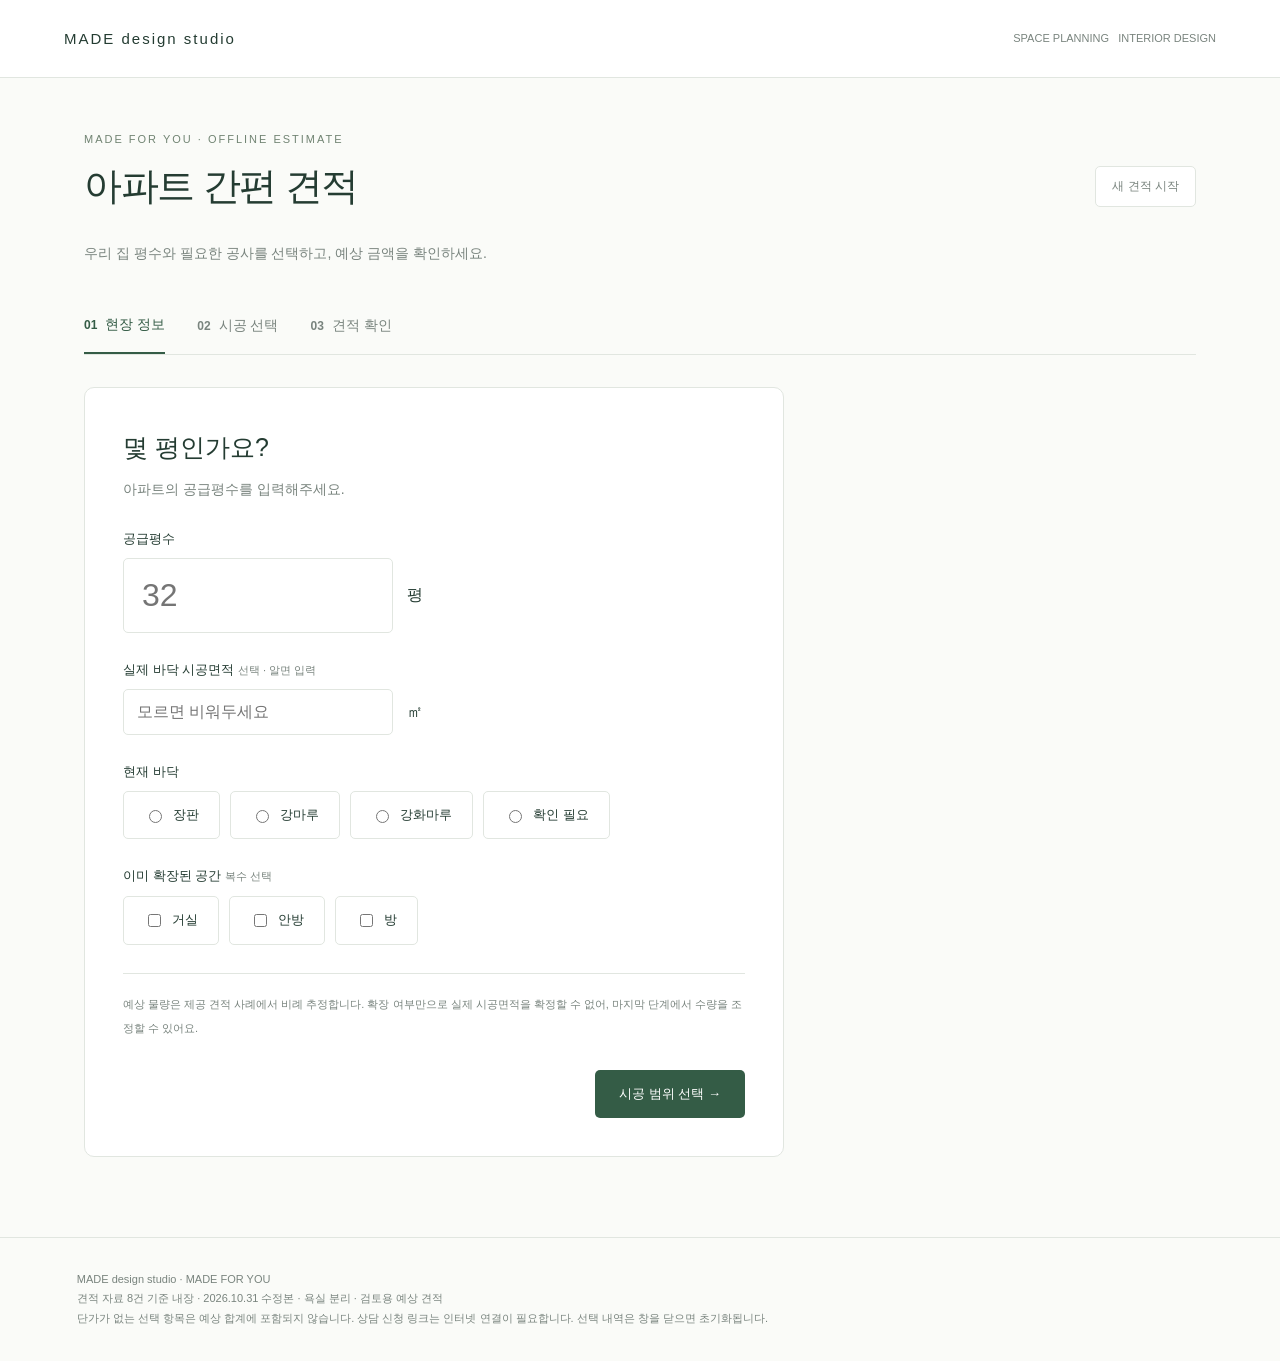
==== commit eced1d9e: "Restore original calculator URL without authentication; no source documents included" ====
--- a/apartment-estimate/index.html
+++ b/apartment-estimate/index.html
@@ -1,13 +1,45 @@
-<!doctype html>
-<html lang="ko">
-<head>
-<meta charset="utf-8">
-<meta name="viewport" content="width=device-width,initial-scale=1">
-<meta name="robots" content="noindex,nofollow,noarchive">
-<meta name="referrer" content="no-referrer">
-<meta http-equiv="refresh" content="0;url=https://made-private-estimate.hello-made.chatgpt.site/">
-<title>MADE 견적기</title>
-<script>location.replace("https://made-private-estimate.hello-made.chatgpt.site/");</script>
-</head>
-<body><p>견적기로 연결 중입니다.</p><p><a href="https://made-private-estimate.hello-made.chatgpt.site/" rel="noreferrer">견적기 열기</a></p></body>
-</html>
+<!doctype html><html lang="ko"><head><meta charset="utf-8"><meta name="viewport" content="width=device-width,initial-scale=1"><title>MADE | 아파트 간편 견적 · 오프라인</title><style>
+:root{--ink:#243c32;--muted:#79847e;--line:#e1e6e0;--accent:#345c46;--tint:#f0f5ee}*{box-sizing:border-box}body{margin:0;font-family:Arial,'Apple SD Gothic Neo','Malgun Gothic',sans-serif;color:var(--ink);background:#fafbf8}button,input,textarea{font:inherit}button,a,input{outline-offset:4px}button{cursor:pointer}header{height:78px;background:#fff;border-bottom:1px solid var(--line);display:flex;align-items:center;justify-content:space-between;padding:0 max(5%,calc((100vw - 1160px)/2));font-size:13px}header span:first-child{font-size:15px;letter-spacing:2px}header small{color:var(--muted)}main{max-width:1160px;margin:55px auto;padding:0 24px}.kicker{letter-spacing:2px;font-size:11px;color:#718473}h1{font-size:38px;font-weight:500;letter-spacing:-1.5px;margin:16px 0}h2{font-weight:500;font-size:25px;margin:5px 0 10px}h3{font-weight:500;font-size:20px;margin:0 0 22px}p{line-height:1.7;color:var(--muted);font-size:14px}.heading{display:flex;align-items:center;justify-content:space-between}.reset{background:#fff;border:1px solid var(--line);border-radius:5px;padding:11px 16px;font-size:12px;color:var(--muted)}nav{display:flex;border-bottom:1px solid var(--line);margin:32px 0;gap:32px}nav button{padding:18px 0;border:0;background:none;color:var(--muted);font-size:14px}nav button.active{color:var(--accent);border-bottom:2px solid var(--accent)}nav b{font-size:12px;margin-right:8px} .layout{display:grid;grid-template-columns:minmax(0,1fr) 310px;gap:26px;align-items:start}.box{padding:30px;background:white;border:1px solid var(--line);border-radius:10px}.step[hidden],.layout[hidden],aside[hidden]{display:none}label.title{display:block;font-size:13px;margin:28px 0 10px}.area-wrap{display:flex;align-items:center;gap:14px;max-width:300px}input[type=number]{border:1px solid var(--line);padding:13px;width:100%;border-radius:5px;color:var(--ink);background:#fff}#area{font-size:32px;padding:18px}small{font-size:11px;color:var(--muted);line-height:1.7}.options{display:flex;gap:10px;flex-wrap:wrap}.opt{border:1px solid var(--line);padding:14px 20px;border-radius:5px;font-size:13px;cursor:pointer;display:flex;gap:8px;align-items:center}.opt:has(:checked){border-color:var(--accent);background:var(--tint)}input[type=checkbox],input[type=radio]{accent-color:var(--accent)}.actions{display:flex;justify-content:space-between;margin-top:30px;gap:15px}.primary,.secondary{border:0;border-radius:5px;padding:15px 24px;background:var(--accent);color:#fff;font-size:13px}.secondary{background:#edf1e9;color:var(--ink)}.start{max-width:700px;padding:38px}.intro-note{margin-top:28px;border-top:1px solid var(--line);padding-top:18px}details.group{background:#fff;border:1px solid var(--line);border-radius:8px;margin-bottom:12px;overflow:hidden}summary{cursor:pointer;list-style:none;display:flex;align-items:center;justify-content:space-between;padding:19px 21px;font-size:14px;gap:12px}summary:after{content:'＋';color:var(--muted)}details[open]>summary:after{content:'−'}details[open]>summary{background:var(--tint)}.group .body{padding:20px}.grid{display:grid;grid-template-columns:1fr 1fr;gap:10px}.card{position:relative;border:1px solid var(--line);border-radius:6px;padding:17px;cursor:pointer;display:block}.card:has(:checked){border-color:var(--accent);background:#f5f8f2}.card input{position:absolute;right:13px;top:15px}.card strong{display:block;font-size:13px;font-weight:500;margin-right:20px}.card small{display:block;margin-top:8px;min-height:19px}.card .amount{margin-top:12px;font-size:13px;color:var(--accent)}.section-note{font-size:12px;color:var(--muted);padding:0 0 12px;line-height:1.7}.group-total{margin-left:auto;font-size:12px;color:var(--muted)}aside{position:sticky;top:24px}.bill{display:flex;justify-content:space-between;gap:10px;font-size:12px;margin:15px 0}.bill b{font-weight:500}.big-total{font-size:29px;letter-spacing:-1px;color:var(--accent);margin:12px 0 6px;font-weight:600}.divider{border:0;border-top:1px solid var(--line);margin:22px 0}.full{width:100%;margin-top:10px;text-align:center;display:block;text-decoration:none}.badge{display:inline-block;color:#587251;background:var(--tint);padding:5px 8px;border-radius:3px;font-size:10px}.selected-list{font-size:12px;margin-top:18px;line-height:1.8;color:var(--muted)}.tiny-details summary{padding:8px 0;font-size:11px;color:var(--muted)}.tiny-details p{font-size:11px}.review-card{border:1px solid var(--line);border-radius:6px;padding:19px;margin:12px 0}.review-head{display:flex;justify-content:space-between;gap:15px;font-size:14px}.quantity{flex-wrap:wrap;display:flex;gap:10px;align-items:center;font-size:12px;margin-top:16px}.quantity label{min-width:120px}.quantity input{width:90px;padding:9px}.remove{border:0;background:none;color:#89938b;text-decoration:underline;font-size:11px;padding:0}.review-card small{display:block;margin-top:9px}.helper{border:1px solid #dde4d5;border-radius:6px;padding:14px 18px;background:#f0f4e9;font-size:12px;line-height:1.8;margin-bottom:20px}textarea{width:100%;min-height:100px;border:1px solid var(--line);border-radius:5px;padding:14px}footer{margin-top:80px;border-top:1px solid var(--line);padding:32px 6%;font-size:11px;color:var(--muted);line-height:1.8}#status{font-size:12px;color:var(--accent)}.mobile-total{display:none}@media(max-width:760px){body{padding-bottom:85px}.mobile-total{display:flex;position:fixed;bottom:0;left:0;right:0;z-index:10;align-items:center;justify-content:space-between;padding:14px 18px;background:#fff;border-top:1px solid var(--line);box-shadow:0 -4px 20px #243c3208}.mobile-total span{font-size:11px}.mobile-total b{display:block;font-size:22px;margin-top:5px;color:var(--accent)}header{height:64px;padding:0 22px}header small{display:none}main{margin:30px auto;padding:0 18px}h1{font-size:30px}.layout{grid-template-columns:1fr}.box,.start{padding:22px}.grid{grid-template-columns:1fr 1fr}.card{padding:14px}.card strong{font-size:12px}aside{position:static}nav{gap:20px}nav button{font-size:12px}.big-total{font-size:30px}.heading{gap:10px}.reset{font-size:11px;padding:9px}.actions .primary{flex:1}}.mobile-total:has(#mobileAmount:empty){display:none}@media print{.mobile-total{display:none!important}header,nav,.actions,.reset,.remove,.full,footer{display:none!important}.layout{display:block}aside{position:static;break-inside:avoid}.review-card{break-inside:avoid}.box{border:0}main{margin:0}.step[hidden]{display:none!important}}
+</style></head><body><header><span>MADE design studio</span><small>SPACE PLANNING &nbsp; INTERIOR DESIGN</small></header><main><div class="kicker">MADE FOR YOU · OFFLINE ESTIMATE</div><div class="heading"><h1>아파트 간편 견적</h1><button class="reset" id="reset">새 견적 시작</button></div><p>우리 집 평수와 필요한 공사를 선택하고, 예상 금액을 확인하세요.</p><nav aria-label="견적 작성 단계"><button data-step="0" class="active"><b>01</b>현장 정보</button><button data-step="1"><b>02</b>시공 선택</button><button data-step="2"><b>03</b>견적 확인</button></nav><div id="status" role="status"></div><section id="start" class="box start step"><h2>몇 평인가요?</h2><p>아파트의 공급평수를 입력해주세요.</p><label class="title" for="area">공급평수</label><div class="area-wrap"><input id="area" type="number" min="1" max="150" step="0.1" placeholder="32" required><span>평</span></div><label class="title" for="actualFloor">실제 바닥 시공면적 <small>선택 · 알면 입력</small></label><div class="area-wrap"><input id="actualFloor" type="number" min="0.01" max="1000" step="0.01" placeholder="모르면 비워두세요"><span>㎡</span></div><label class="title">현재 바닥</label><div class="options"><label class="opt"><input type="radio" name="existing" value="장판">장판</label><label class="opt"><input type="radio" name="existing" value="강마루">강마루</label><label class="opt"><input type="radio" name="existing" value="강화마루">강화마루</label><label class="opt"><input type="radio" name="existing" value="모름">확인 필요</label></div><label class="title">이미 확장된 공간 <small>복수 선택</small></label><div class="options"><label class="opt"><input type="checkbox" name="expanded" value="거실">거실</label><label class="opt"><input type="checkbox" name="expanded" value="안방">안방</label><label class="opt"><input type="checkbox" name="expanded" value="방">방</label></div><p class="intro-note"><small>예상 물량은 제공 견적 사례에서 비례 추정합니다. 확장 여부만으로 실제 시공면적을 확정할 수 없어, 마지막 단계에서 수량을 조정할 수 있어요.</small></p><div class="actions"><span></span><button class="primary" id="toSelect">시공 범위 선택 →</button></div></section><div class="layout" id="workspace" hidden><section><div class="step" id="selectStep"><h2>필요한 시공을 골라주세요.</h2><p>공종을 펼쳐 항목을 선택하면 오른쪽 예상 금액에 바로 반영됩니다.</p><div id="categories"></div><div class="actions"><button class="secondary" data-go="0">이전</button><button class="primary" data-go="2">자재·수량 확인 →</button></div></div><div class="step" id="reviewStep" hidden><h2>자재와 수량을 확인해주세요.</h2><p>평수로 추정한 물량을 확인하고 필요한 수량으로 조정하세요.</p><div class="helper">공급평수 <b id="reviewArea"></b> · <span id="reviewState"></span><br>노무비·부자재가 필요한 항목은 함께 반영했습니다. 단가 미등록 항목은 아래에 따로 표시합니다.</div><div id="review"></div><div id="commonReview"></div><label class="title" for="memo">추가 요청사항</label><textarea id="memo" placeholder="유지하고 싶은 부분이나 추가 요청사항을 적어주세요."></textarea><div class="actions"><button class="secondary" data-go="1">시공 선택으로</button><button class="primary" id="print">견적 인쇄 / PDF</button></div></div></section><aside class="box" aria-label="예상 견적 요약"><span class="badge" id="areaTag"></span><h3 style="margin-top:18px">견적 요약</h3><div class="bill"><span>선택 공사비</span><b id="direct"></b></div><label class="opt" style="padding:8px 0;border:0"><input type="checkbox" id="includeCommon" checked>현장 공통 작업비 포함</label><div class="bill"><span>공통 작업비</span><b id="commonTotal"></b></div><details class="tiny-details"><summary>공통 작업비 내역</summary><div id="commonItems"></div></details><div class="bill"><span>간접공사비</span><b id="fees"></b></div><details class="tiny-details"><summary>간접공사비 계산 기준</summary><p>제공 견적 기준: 노무비에 고용 0.87%·건강 1.70%·연금 2.49%·산재 3.80%, 직접공사비에 관리비 3%·이윤 7%. 법정요율을 검증한 값이 아닌 제공 견적의 계산 기준입니다.</p></details><hr class="divider"><span style="font-size:12px" id="totalLabel">예상 합계</span><div class="big-total" id="total" aria-live="polite">0원</div><small id="taxNote">부가세 별도</small><label class="opt" style="border:0;padding:14px 0;font-size:12px"><input id="vat" type="checkbox">부가세 10% 포함</label><div id="pending" class="helper" hidden></div><div id="warnings" class="helper" style="white-space:pre-line" hidden></div><div id="selectedList" class="selected-list"></div><button class="secondary full" id="copy">선택 내용 복사</button><a class="primary full" href="https://form.naver.com/response/6KIwHGo61xIYTP5_tg3XJg" target="_blank" rel="noopener">견적 상담 신청 ↗</a><small id="copyStatus" role="status"></small><hr class="divider"><small>단가는 2026년 8~10월 제공 견적 기준입니다. 실측·제품 사양·현장 조건에 따라 최종 견적이 달라집니다.</small><details class="tiny-details"><summary>예상 물량 산정 기준 보기</summary><p>견적 PDF 8건 중 상세 내역 7건을 비교했습니다. 공급평수×3.3058을 잠정 비교면적으로 사용합니다. 원본의 관리·청소면적이 공급면적인지는 확인되지 않아 확정 환산식으로 사용하지 않습니다.</p><p>바닥·도배 물량은 각 견적의 시공 물량/관리·청소면적 비율 중앙값으로 추정합니다. 도배 롤 수와 인원은 올림합니다. 실제 바닥 면적을 입력하면 바닥·바닥철거 계산에 우선 적용합니다. 확장 여부만으로 추가면적을 임의 가산하지 않습니다.</p><p>고정 가구·욕실 등은 표기된 구성의 사례 단가이며 상세 수량을 수정할 수 있습니다. 인원·최소비·공통 작업 범위는 공무 담당자 검토 전입니다.</p></details><details class="tiny-details"><summary>자료 확인 현황</summary><p>상세견적 6건은 세부 항목 합계와 직접공사비가 일치합니다. S05는 탄성코트 세부 70만원/집계80만원으로 10만원 차이가 있어 해당 단가를 채택하지 않았습니다. S08은 상세 단가가 없는 합계형으로 개별 단가 모델에서 제외했습니다.</p><p>제품별 S01~S07 표기는 익명 자료번호입니다. 고객 이름·주소·동호수는 화면에 표시하지 않습니다.</p></details></aside><div class="mobile-total"><span>예상 합계 <b id="mobileAmount">0원</b></span><button class="primary" data-go="2">견적 확인</button></div></div></main><dialog id="copyDialog" style="width:min(650px,90vw);border:1px solid #ddd;border-radius:10px;padding:24px"><h3>견적 내용 복사</h3><p>아래 내용을 선택한 뒤 Ctrl+C로 복사하세요.</p><textarea id="copyText" readonly style="min-height:300px" aria-label="복사할 견적 내용"></textarea><form method="dialog"><button class="primary" style="margin-top:15px">닫기</button></form></dialog><footer>MADE design studio · MADE FOR YOU<br>견적 자료 8건 기준 내장 · 2026.10.31 수정본 · 욕실 분리 · 검토용 예상 견적<br>단가가 없는 선택 항목은 예상 합계에 포함되지 않습니다. 상담 신청 링크는 인터넷 연결이 필요합니다. 선택 내역은 창을 닫으면 초기화됩니다.</footer><script>
+const sourceStats={"floorRatio": 0.8047619047619048, "wallRatio": 3.1682027649769586, "rollRatio": 0.19201228878648235, "wallLaborRatio": 0.05772005772005772, "managementMaterial": 1500, "managementLabor": 9000,"woodLaborRatio":0.07272727272727272};
+const products=[{"id": "wall1", "group": "도배", "label": "일반 실크 · 개나리 로하스", "lines": [{"name": "실크도배", "spec": "일반실크, 개나리 로하스 기준", "unit": "Roll", "material": 42000, "labor": 0, "expense": 0, "rule": "roll", "qty": 13.0, "source": "S04"}, {"name": "도배 부자재비", "spec": "부직포, 네바리, 본드, 풀, 실리콘 외", "unit": "M2", "material": 1600, "labor": 0, "expense": 0, "rule": "wall", "qty": 231.0, "source": "S04"}, {"name": "도배 시공비", "spec": "", "unit": "인", "material": 0, "labor": 280000, "expense": 10000, "rule": "wallLabor", "qty": 4.0, "source": "S04"}, {"name": "도배 바탕면 퍼티작업", "spec": "", "unit": "인", "material": 35000, "labor": 280000, "expense": 10000, "rule": "fixed", "qty": 1, "source": "S04"}], "rows": [{"name": "실크도배", "spec": "일반실크, 개나리 로하스 기준", "unit": "Roll", "material": 42000, "labor": 0, "expense": 0, "rule": "roll", "qty": 13.0, "source": "S04"}, {"name": "도배 부자재비", "spec": "부직포, 네바리, 본드, 풀, 실리콘 외", "unit": "M2", "material": 1600, "labor": 0, "expense": 0, "rule": "wall", "qty": 231.0, "source": "S04"}, {"name": "도배 시공비", "spec": "", "unit": "인", "material": 0, "labor": 280000, "expense": 10000, "rule": "wallLabor", "qty": 4.0, "source": "S04"}, {"name": "도배 바탕면 퍼티작업", "spec": "", "unit": "인", "material": 35000, "labor": 280000, "expense": 10000, "rule": "fixed", "qty": 1, "source": "S04"}], "note": "자재·부자재·시공·퍼티 포함. 물량은 등록 견적 비율의 중앙값으로 추정.", "exclusive": "wall", "kind": "wall", "needsWood": false, "pending": false, "basis": "components", "unit": "식", "qty": 1}, {"id": "wall2", "group": "도배", "label": "디아망 실크", "lines": [{"name": "실크도배", "spec": "LG 디아망 기준", "unit": "Roll", "material": 61000, "labor": 0, "expense": 0, "rule": "roll", "qty": 22.0, "source": "S01"}, {"name": "도배 부자재비", "spec": "부직포, 네바리, 본드, 풀, 실리콘 외", "unit": "M2", "material": 1600, "labor": 0, "expense": 0, "rule": "wall", "qty": 363.0, "source": "S01"}, {"name": "도배 시공비", "spec": "", "unit": "인", "material": 0, "labor": 280000, "expense": 10000, "rule": "wallLabor", "qty": 8.0, "source": "S01"}, {"name": "도배 바탕면 퍼티작업", "spec": "", "unit": "인", "material": 35000, "labor": 280000, "expense": 10000, "rule": "fixed", "qty": 1, "source": "S01"}], "rows": [{"name": "실크도배", "spec": "LG 디아망 기준", "unit": "Roll", "material": 61000, "labor": 0, "expense": 0, "rule": "roll", "qty": 22.0, "source": "S01"}, {"name": "도배 부자재비", "spec": "부직포, 네바리, 본드, 풀, 실리콘 외", "unit": "M2", "material": 1600, "labor": 0, "expense": 0, "rule": "wall", "qty": 363.0, "source": "S01"}, {"name": "도배 시공비", "spec": "", "unit": "인", "material": 0, "labor": 280000, "expense": 10000, "rule": "wallLabor", "qty": 8.0, "source": "S01"}, {"name": "도배 바탕면 퍼티작업", "spec": "", "unit": "인", "material": 35000, "labor": 280000, "expense": 10000, "rule": "fixed", "qty": 1, "source": "S01"}], "note": "자재·부자재·시공·퍼티 포함. 물량은 등록 견적 비율의 중앙값으로 추정.", "exclusive": "wall", "kind": "wall", "needsWood": false, "pending": false, "basis": "components", "unit": "식", "qty": 1}, {"id": "floor", "group": "마루·장판", "label": "구정 강마루 · 기본", "lines": [{"name": "강마루", "spec": "구정 강마루 기준, 로스포함", "unit": "M2", "material": 41000, "labor": 0, "expense": 0, "rule": "floor", "qty": 50.8, "source": "S04"}], "rows": [{"name": "강마루", "spec": "구정 강마루 기준, 로스포함", "unit": "M2", "material": 41000, "labor": 0, "expense": 0, "rule": "floor", "qty": 50.8, "source": "S04"}], "note": "견적 4건의 동일 합계단가 41,000원/㎡ 기준. 정확한 모델명은 상담에서 확정.", "exclusive": "floor", "kind": "floor", "needsWood": false, "pending": false, "basis": "components", "unit": "식", "qty": 1}, {"id": "floorTexture", "group": "마루·장판", "label": "구정 그랜드택스쳐", "lines": [{"name": "구정 강마루", "spec": "그랜드택스쳐", "unit": "M2", "material": 40500, "labor": 0, "expense": 0, "rule": "floor", "qty": 112.2, "source": "S01"}], "rows": [{"name": "구정 강마루", "spec": "그랜드택스쳐", "unit": "M2", "material": 40500, "labor": 0, "expense": 0, "rule": "floor", "qty": 112.2, "source": "S01"}], "note": "제공 견적 단가 40,500원/㎡. 시공 조건 확인 필요.", "exclusive": "floor", "kind": "floor", "needsWood": false, "pending": false, "basis": "components", "unit": "식", "qty": 1}, {"id": "vinyl", "group": "마루·장판", "label": "LX 지아사랑애 3.2T", "lines": [{"name": "LX장판", "spec": "지아사랑애 3.2T", "unit": "M2", "material": 22000, "labor": 3450, "expense": 0, "rule": "floor", "qty": 102.3, "source": "S07"}], "rows": [{"name": "LX장판", "spec": "지아사랑애 3.2T", "unit": "M2", "material": 22000, "labor": 3450, "expense": 0, "rule": "floor", "qty": 102.3, "source": "S07"}], "note": "자재 22,000원 + 시공 3,450원/㎡. 모델·두께가 다른 장판은 동일 단가로 적용하지 않습니다.", "exclusive": "floor", "kind": "floor", "needsWood": false, "pending": false, "basis": "components", "unit": "식", "qty": 1}, {"id": "tilefloor", "group": "마루·장판", "label": "타일형 마루", "lines": [], "rows": [], "note": "해당 제품 단가 미확인 · 예상 합계 제외", "exclusive": "floor", "kind": "", "needsWood": false, "pending": true, "basis": "components", "unit": "식", "qty": 1}, {"id": "demo", "group": "철거", "label": "기본 철거", "lines": [{"name": "기본 철거", "spec": "", "unit": "식", "material": 0, "labor": 1000000, "expense": 0, "rule": "fixed", "qty": 1.0, "source": "S01"}, {"name": "공구손실료및 경비", "spec": "", "unit": "식", "material": 200000, "labor": 0, "expense": 0, "rule": "fixed", "qty": 1.0, "source": "S01"}, {"name": "공과잡비", "spec": "", "unit": "식", "material": 0, "labor": 0, "expense": 100000, "rule": "fixed", "qty": 1.0, "source": "S01"}, {"name": "폐기물반출", "spec": "", "unit": "대", "material": 0, "labor": 0, "expense": 450000, "rule": "fixed", "qty": 1.0, "source": "S01"}], "rows": [{"name": "기본 철거", "spec": "", "unit": "식", "material": 0, "labor": 1000000, "expense": 0, "rule": "fixed", "qty": 1.0, "source": "S01"}, {"name": "공구손실료및 경비", "spec": "", "unit": "식", "material": 200000, "labor": 0, "expense": 0, "rule": "fixed", "qty": 1.0, "source": "S01"}, {"name": "공과잡비", "spec": "", "unit": "식", "material": 0, "labor": 0, "expense": 100000, "rule": "fixed", "qty": 1.0, "source": "S01"}, {"name": "폐기물반출", "spec": "", "unit": "대", "material": 0, "labor": 0, "expense": 450000, "rule": "fixed", "qty": 1.0, "source": "S01"}], "note": "주방·일부 문틀·몰딩·욕실집기·도배지 사례 기준. 욕실 타일 전체 철거는 미포함.", "exclusive": "", "kind": "demo", "needsWood": false, "pending": false, "basis": "components", "unit": "식", "qty": 1}, {"id": "floorDemo", "group": "철거", "label": "강화마루 철거", "lines": [{"name": "마루철거", "spec": "강화마루", "unit": "M2", "material": 0, "labor": 3000, "expense": 2500, "rule": "floor", "qty": 112.2, "source": "S01"}], "rows": [{"name": "마루철거", "spec": "강화마루", "unit": "M2", "material": 0, "labor": 3000, "expense": 2500, "rule": "floor", "qty": 112.2, "source": "S01"}], "note": "노무 3,000원 + 경비 2,500원/㎡", "exclusive": "floorDemo", "kind": "floorDemo", "needsWood": false, "pending": false, "basis": "components", "unit": "식", "qty": 1}, {"id": "woodDemo", "group": "철거", "label": "강마루 철거", "lines": [{"name": "마루철거", "spec": "강마루, 작은방2개는 장판", "unit": "M2", "material": 0, "labor": 7600, "expense": 0, "rule": "floor", "qty": 66.0, "source": "S02"}], "rows": [{"name": "마루철거", "spec": "강마루, 작은방2개는 장판", "unit": "M2", "material": 0, "labor": 7600, "expense": 0, "rule": "floor", "qty": 66.0, "source": "S02"}], "note": "확인 단가 7,600원/㎡. 바닥 상태에 따라 재산정.", "exclusive": "floorDemo", "kind": "floorDemo", "needsWood": false, "pending": false, "basis": "components", "unit": "식", "qty": 1}, {"id": "extL", "group": "확장", "label": "거실 발코니 확장", "lines": [{"name": "발코니 확장철거_ 거실", "spec": "바닥단열/설비/미장 작업포함", "unit": "식", "material": 400000, "labor": 500000, "expense": 0, "rule": "fixed", "qty": 1.0, "source": "S06"}, {"name": "확장부 벽/천장 목공", "spec": "단열 포함", "unit": "개소", "material": 250000, "labor": 500000, "expense": 0, "rule": "fixed", "qty": 1.0, "source": "S06"}], "rows": [{"name": "발코니 확장철거_ 거실", "spec": "바닥단열/설비/미장 작업포함", "unit": "식", "material": 400000, "labor": 500000, "expense": 0, "rule": "fixed", "qty": 1.0, "source": "S06"}, {"name": "확장부 벽/천장 목공", "spec": "단열 포함", "unit": "개소", "material": 250000, "labor": 500000, "expense": 0, "rule": "fixed", "qty": 1.0, "source": "S06"}], "note": "바닥단열·설비·미장 + 확장부 단열목공 사례. 창호·신고·구조벽 철거 제외. 현장 검토 필요.", "exclusive": "", "kind": "expansion", "needsWood": false, "pending": false, "basis": "components", "unit": "식", "qty": 1}, {"id": "extB", "group": "확장", "label": "방 발코니 확장", "lines": [], "rows": [], "note": "방 단독 확장 금액을 분리 확인하지 못해 합계 제외.", "exclusive": "", "kind": "", "needsWood": false, "pending": true, "basis": "components", "unit": "식", "qty": 1}, {"id": "well", "group": "목작업", "label": "우물천장 간접날개", "lines": [{"name": "거실 우물천장 간접날개", "spec": "에어컨 등박스 확장", "unit": "식", "material": 180000, "labor": 0, "expense": 0, "rule": "fixed", "qty": 1.0, "source": "S01"}], "rows": [{"name": "거실 우물천장 간접날개", "spec": "에어컨 등박스 확장", "unit": "식", "material": 180000, "labor": 0, "expense": 0, "rule": "fixed", "qty": 1.0, "source": "S01"}], "note": "목공 공통 노무·부자재는 별도 한 번 반영됩니다.", "exclusive": "", "kind": "", "needsWood": true, "pending": false, "basis": "components", "unit": "식", "qty": 1}, {"id": "tv", "group": "목작업", "label": "TV벽·복도 벽체", "lines": [{"name": "벽체세우기_단면", "spec": "TV벽, 주방벽, 복도양쪽벽", "unit": "식", "material": 250000, "labor": 0, "expense": 0, "rule": "fixed", "qty": 1.0, "source": "S01"}], "rows": [{"name": "벽체세우기_단면", "spec": "TV벽, 주방벽, 복도양쪽벽", "unit": "식", "material": 250000, "labor": 0, "expense": 0, "rule": "fixed", "qty": 1.0, "source": "S01"}], "note": "목공 공통 노무·부자재는 별도 한 번 반영됩니다.", "exclusive": "", "kind": "", "needsWood": true, "pending": false, "basis": "components", "unit": "식", "qty": 1}, {"id": "partition", "group": "목작업", "label": "안방 가벽", "lines": [{"name": "가벽세우기", "spec": "안방", "unit": "식", "material": 200000, "labor": 0, "expense": 0, "rule": "fixed", "qty": 1.0, "source": "S01"}], "rows": [{"name": "가벽세우기", "spec": "안방", "unit": "식", "material": 200000, "labor": 0, "expense": 0, "rule": "fixed", "qty": 1.0, "source": "S01"}], "note": "목공 공통 노무·부자재는 별도 한 번 반영됩니다.", "exclusive": "", "kind": "", "needsWood": true, "pending": false, "basis": "components", "unit": "식", "qty": 1}, {"id": "molding", "group": "목작업", "label": "천장 몰딩", "lines": [{"name": "천장 몰딩", "spec": "평몰딩, 백색", "unit": "M", "material": 2000, "labor": 0, "expense": 0, "rule": "molding", "qty": 97.0, "source": "S01"}], "rows": [{"name": "천장 몰딩", "spec": "평몰딩, 백색", "unit": "M", "material": 2000, "labor": 0, "expense": 0, "rule": "molding", "qty": 97.0, "source": "S01"}], "note": "목공 공통 노무·부자재는 별도 한 번 반영됩니다.", "exclusive": "", "kind": "", "needsWood": true, "pending": false, "basis": "components", "unit": "식", "qty": 1}, {"id": "kitchen", "group": "주방·가구", "label": "싱크대 + 아일랜드", "lines": [{"name": "싱크대+아일랜드장", "spec": "PET마감", "unit": "식", "material": 5100000, "labor": 0, "expense": 0, "rule": "fixed", "qty": 1, "source": "S01"}], "rows": [{"name": "싱크대+아일랜드장", "spec": "PET마감", "unit": "식", "material": 5100000, "labor": 0, "expense": 0, "rule": "fixed", "qty": 1, "source": "S01"}], "note": "가구는 평수 비례가 아닌 표기된 길이·구성 기준. 실측 후 조정.", "exclusive": "kitchen", "kind": "", "needsWood": false, "pending": false, "basis": "components", "unit": "식", "qty": 1}, {"id": "smallKitchen", "group": "주방·가구", "label": "싱크대 · W2400 기준", "lines": [{"name": "싱크대", "spec": "PET마감, w:2400 기준", "unit": "식", "material": 2500000, "labor": 0, "expense": 0, "rule": "fixed", "qty": 1, "source": "S06"}], "rows": [{"name": "싱크대", "spec": "PET마감, w:2400 기준", "unit": "식", "material": 2500000, "labor": 0, "expense": 0, "rule": "fixed", "qty": 1, "source": "S06"}], "note": "가구는 평수 비례가 아닌 표기된 길이·구성 기준. 실측 후 조정.", "exclusive": "kitchen", "kind": "", "needsWood": false, "pending": false, "basis": "components", "unit": "식", "qty": 1}, {"id": "midway", "group": "주방·가구", "label": "미드웨이 인조대리석", "lines": [], "rows": [], "note": "일반 인조석 / 하이막스 일반 / 하이막스 오로라 / 타일. 아래에서 길이·마감을 지정하세요. 기존 주방 포함 항목은 중복 가산하지 않습니다.", "exclusive": "", "kind": "midway", "needsWood": false, "pending": true, "basis": "components", "unit": "식", "qty": 1}, {"id": "fridge", "group": "주방·가구", "label": "냉장고장 + 키큰장", "lines": [{"name": "냉장고장+키큰장", "spec": "PET마감", "unit": "식", "material": 1150000, "labor": 0, "expense": 0, "rule": "fixed", "qty": 1, "source": "S01"}], "rows": [{"name": "냉장고장+키큰장", "spec": "PET마감", "unit": "식", "material": 1150000, "labor": 0, "expense": 0, "rule": "fixed", "qty": 1, "source": "S01"}], "note": "가구는 평수 비례가 아닌 표기된 길이·구성 기준. 실측 후 조정.", "exclusive": "", "kind": "", "needsWood": false, "pending": false, "basis": "components", "unit": "식", "qty": 1}, {"id": "shoe", "group": "주방·가구", "label": "신발장", "lines": [{"name": "신발장", "spec": "PET마감, 하부띄움, 간접조명", "unit": "자", "material": 120000, "labor": 0, "expense": 0, "rule": "fixed", "qty": 4, "source": "S06"}], "rows": [{"name": "신발장", "spec": "PET마감, 하부띄움, 간접조명", "unit": "자", "material": 120000, "labor": 0, "expense": 0, "rule": "fixed", "qty": 4, "source": "S06"}], "note": "가구는 평수 비례가 아닌 표기된 길이·구성 기준. 실측 후 조정.", "exclusive": "", "kind": "", "needsWood": false, "pending": false, "basis": "components", "unit": "식", "qty": 1}, {"id": "wardrobe", "group": "주방·가구", "label": "붙박이장 · 여닫이", "lines": [{"name": "붙박이장_침실", "spec": "PET마감, 여닫이", "unit": "자", "material": 120000, "labor": 0, "expense": 0, "rule": "fixed", "qty": 7, "source": "S06"}], "rows": [{"name": "붙박이장_침실", "spec": "PET마감, 여닫이", "unit": "자", "material": 120000, "labor": 0, "expense": 0, "rule": "fixed", "qty": 7, "source": "S06"}], "note": "가구는 평수 비례가 아닌 표기된 길이·구성 기준. 실측 후 조정.", "exclusive": "", "kind": "", "needsWood": false, "pending": false, "basis": "components", "unit": "식", "qty": 1}, {"id": "bath-public", "group": "공용화장실", "label": "도기·집기 교체 · 1개소", "lines": [{"name": "양변기", "spec": "원피스, 대림제품", "unit": "EA", "material": 350000, "labor": 0, "expense": 0, "rule": "fixed", "qty": 1.0, "source": "S04"}, {"name": "세면대", "spec": "반다리 일체형, 대림제품", "unit": "EA", "material": 150000, "labor": 0, "expense": 0, "rule": "fixed", "qty": 1.0, "source": "S04"}, {"name": "세면대 수전", "spec": "펍업, 트랩외 부속포함", "unit": "SET", "material": 130000, "labor": 0, "expense": 0, "rule": "fixed", "qty": 1.0, "source": "S04"}, {"name": "샤워수전", "spec": "", "unit": "EA", "material": 150000, "labor": 0, "expense": 0, "rule": "fixed", "qty": 1.0, "source": "S04"}, {"name": "액세서리", "spec": "수건/휴지/옷걸이, 비누/컵받침대", "unit": "SET", "material": 75000, "labor": 0, "expense": 0, "rule": "fixed", "qty": 1.0, "source": "S04"}, {"name": "코너선반", "spec": "알루미늄소재", "unit": "EA", "material": 35000, "labor": 0, "expense": 0, "rule": "fixed", "qty": 2.0, "source": "S04"}, {"name": "바닥육가", "spec": "트렌치육가, 150*150", "unit": "EA", "material": 30000, "labor": 0, "expense": 0, "rule": "fixed", "qty": 1.0, "source": "S04"}, {"name": "거울 슬라이딩장", "spec": "거실, w:1500", "unit": "EA", "material": 220000, "labor": 0, "expense": 0, "rule": "fixed", "qty": 1.0, "source": "S04"}, {"name": "도기/집기 설치비", "spec": "드릴비트, 실리콘외 부자재 포함", "unit": "개소", "material": 20000, "labor": 230000, "expense": 0, "rule": "fixed", "qty": 1.0, "source": "S04"}, {"name": "SMC천장 마감재", "spec": "", "unit": "개소", "material": 200000, "labor": 0, "expense": 0, "rule": "fixed", "qty": 1.0, "source": "S04"}, {"name": "샤워 파티션", "spec": "", "unit": "식", "material": 120000, "labor": 50000, "expense": 0, "rule": "fixed", "qty": 1.0, "source": "S04"}, {"name": "환풍기", "spec": "힘펠 hv3-80x md", "unit": "EA", "material": 120000, "labor": 0, "expense": 0, "rule": "fixed", "qty": 1.0, "source": "S04"}, {"name": "욕실 안전바 설치", "spec": "", "unit": "식", "material": 50000, "labor": 0, "expense": 0, "rule": "fixed", "qty": 1.0, "source": "S04"}], "rows": [{"name": "양변기", "spec": "원피스, 대림제품", "unit": "EA", "material": 350000, "labor": 0, "expense": 0, "rule": "fixed", "qty": 1.0, "source": "S04"}, {"name": "세면대", "spec": "반다리 일체형, 대림제품", "unit": "EA", "material": 150000, "labor": 0, "expense": 0, "rule": "fixed", "qty": 1.0, "source": "S04"}, {"name": "세면대 수전", "spec": "펍업, 트랩외 부속포함", "unit": "SET", "material": 130000, "labor": 0, "expense": 0, "rule": "fixed", "qty": 1.0, "source": "S04"}, {"name": "샤워수전", "spec": "", "unit": "EA", "material": 150000, "labor": 0, "expense": 0, "rule": "fixed", "qty": 1.0, "source": "S04"}, {"name": "액세서리", "spec": "수건/휴지/옷걸이, 비누/컵받침대", "unit": "SET", "material": 75000, "labor": 0, "expense": 0, "rule": "fixed", "qty": 1.0, "source": "S04"}, {"name": "코너선반", "spec": "알루미늄소재", "unit": "EA", "material": 35000, "labor": 0, "expense": 0, "rule": "fixed", "qty": 2.0, "source": "S04"}, {"name": "바닥육가", "spec": "트렌치육가, 150*150", "unit": "EA", "material": 30000, "labor": 0, "expense": 0, "rule": "fixed", "qty": 1.0, "source": "S04"}, {"name": "거울 슬라이딩장", "spec": "거실, w:1500", "unit": "EA", "material": 220000, "labor": 0, "expense": 0, "rule": "fixed", "qty": 1.0, "source": "S04"}, {"name": "도기/집기 설치비", "spec": "드릴비트, 실리콘외 부자재 포함", "unit": "개소", "material": 20000, "labor": 230000, "expense": 0, "rule": "fixed", "qty": 1.0, "source": "S04"}, {"name": "SMC천장 마감재", "spec": "", "unit": "개소", "material": 200000, "labor": 0, "expense": 0, "rule": "fixed", "qty": 1.0, "source": "S04"}, {"name": "샤워 파티션", "spec": "", "unit": "식", "material": 120000, "labor": 50000, "expense": 0, "rule": "fixed", "qty": 1.0, "source": "S04"}, {"name": "환풍기", "spec": "힘펠 hv3-80x md", "unit": "EA", "material": 120000, "labor": 0, "expense": 0, "rule": "fixed", "qty": 1.0, "source": "S04"}, {"name": "욕실 안전바 설치", "spec": "", "unit": "식", "material": 50000, "labor": 0, "expense": 0, "rule": "fixed", "qty": 1.0, "source": "S04"}], "note": "우성 1개 욕실 구성. 배관·방수·타일·철거 제외. 두 화장실에 같은 참고 구성으로 시작하며, 각 공간의 실제 수량을 별도로 조정하세요.", "exclusive": "bath-public", "kind": "bathFixtures", "needsWood": false, "pending": false, "basis": "components", "unit": "식", "qty": 1}, {"id": "bath-master", "group": "안방화장실", "label": "도기·집기 교체 · 1개소", "lines": [{"name": "양변기", "spec": "원피스, 대림제품", "unit": "EA", "material": 350000, "labor": 0, "expense": 0, "rule": "fixed", "qty": 1.0, "source": "S04"}, {"name": "세면대", "spec": "반다리 일체형, 대림제품", "unit": "EA", "material": 150000, "labor": 0, "expense": 0, "rule": "fixed", "qty": 1.0, "source": "S04"}, {"name": "세면대 수전", "spec": "펍업, 트랩외 부속포함", "unit": "SET", "material": 130000, "labor": 0, "expense": 0, "rule": "fixed", "qty": 1.0, "source": "S04"}, {"name": "샤워수전", "spec": "", "unit": "EA", "material": 150000, "labor": 0, "expense": 0, "rule": "fixed", "qty": 1.0, "source": "S04"}, {"name": "액세서리", "spec": "수건/휴지/옷걸이, 비누/컵받침대", "unit": "SET", "material": 75000, "labor": 0, "expense": 0, "rule": "fixed", "qty": 1.0, "source": "S04"}, {"name": "코너선반", "spec": "알루미늄소재", "unit": "EA", "material": 35000, "labor": 0, "expense": 0, "rule": "fixed", "qty": 2.0, "source": "S04"}, {"name": "바닥육가", "spec": "트렌치육가, 150*150", "unit": "EA", "material": 30000, "labor": 0, "expense": 0, "rule": "fixed", "qty": 1.0, "source": "S04"}, {"name": "거울 슬라이딩장", "spec": "거실, w:1500", "unit": "EA", "material": 220000, "labor": 0, "expense": 0, "rule": "fixed", "qty": 1.0, "source": "S04"}, {"name": "도기/집기 설치비", "spec": "드릴비트, 실리콘외 부자재 포함", "unit": "개소", "material": 20000, "labor": 230000, "expense": 0, "rule": "fixed", "qty": 1.0, "source": "S04"}, {"name": "SMC천장 마감재", "spec": "", "unit": "개소", "material": 200000, "labor": 0, "expense": 0, "rule": "fixed", "qty": 1.0, "source": "S04"}, {"name": "샤워 파티션", "spec": "", "unit": "식", "material": 120000, "labor": 50000, "expense": 0, "rule": "fixed", "qty": 1.0, "source": "S04"}, {"name": "환풍기", "spec": "힘펠 hv3-80x md", "unit": "EA", "material": 120000, "labor": 0, "expense": 0, "rule": "fixed", "qty": 1.0, "source": "S04"}, {"name": "욕실 안전바 설치", "spec": "", "unit": "식", "material": 50000, "labor": 0, "expense": 0, "rule": "fixed", "qty": 1.0, "source": "S04"}], "rows": [{"name": "양변기", "spec": "원피스, 대림제품", "unit": "EA", "material": 350000, "labor": 0, "expense": 0, "rule": "fixed", "qty": 1.0, "source": "S04"}, {"name": "세면대", "spec": "반다리 일체형, 대림제품", "unit": "EA", "material": 150000, "labor": 0, "expense": 0, "rule": "fixed", "qty": 1.0, "source": "S04"}, {"name": "세면대 수전", "spec": "펍업, 트랩외 부속포함", "unit": "SET", "material": 130000, "labor": 0, "expense": 0, "rule": "fixed", "qty": 1.0, "source": "S04"}, {"name": "샤워수전", "spec": "", "unit": "EA", "material": 150000, "labor": 0, "expense": 0, "rule": "fixed", "qty": 1.0, "source": "S04"}, {"name": "액세서리", "spec": "수건/휴지/옷걸이, 비누/컵받침대", "unit": "SET", "material": 75000, "labor": 0, "expense": 0, "rule": "fixed", "qty": 1.0, "source": "S04"}, {"name": "코너선반", "spec": "알루미늄소재", "unit": "EA", "material": 35000, "labor": 0, "expense": 0, "rule": "fixed", "qty": 2.0, "source": "S04"}, {"name": "바닥육가", "spec": "트렌치육가, 150*150", "unit": "EA", "material": 30000, "labor": 0, "expense": 0, "rule": "fixed", "qty": 1.0, "source": "S04"}, {"name": "거울 슬라이딩장", "spec": "거실, w:1500", "unit": "EA", "material": 220000, "labor": 0, "expense": 0, "rule": "fixed", "qty": 1.0, "source": "S04"}, {"name": "도기/집기 설치비", "spec": "드릴비트, 실리콘외 부자재 포함", "unit": "개소", "material": 20000, "labor": 230000, "expense": 0, "rule": "fixed", "qty": 1.0, "source": "S04"}, {"name": "SMC천장 마감재", "spec": "", "unit": "개소", "material": 200000, "labor": 0, "expense": 0, "rule": "fixed", "qty": 1.0, "source": "S04"}, {"name": "샤워 파티션", "spec": "", "unit": "식", "material": 120000, "labor": 50000, "expense": 0, "rule": "fixed", "qty": 1.0, "source": "S04"}, {"name": "환풍기", "spec": "힘펠 hv3-80x md", "unit": "EA", "material": 120000, "labor": 0, "expense": 0, "rule": "fixed", "qty": 1.0, "source": "S04"}, {"name": "욕실 안전바 설치", "spec": "", "unit": "식", "material": 50000, "labor": 0, "expense": 0, "rule": "fixed", "qty": 1.0, "source": "S04"}], "note": "우성 1개 욕실 구성. 배관·방수·타일·철거 제외. 두 화장실에 같은 참고 구성으로 시작하며, 각 공간의 실제 수량을 별도로 조정하세요.", "exclusive": "bath-master", "kind": "bathFixtures", "needsWood": false, "pending": false, "basis": "components", "unit": "식", "qty": 1}, {"id": "bathFull-public", "group": "공용화장실", "label": "욕실 전체 마감 · 1개소", "lines": [{"name": "욕실 급/배수 배관 이설및 연장", "spec": "", "unit": "개소", "material": 100000, "labor": 180000, "expense": 0, "rule": "fixed", "qty": 1.0, "source": "S06"}, {"name": "벽돌조적", "spec": "욕실 젠다이", "unit": "개소", "material": 50000, "labor": 140000, "expense": 0, "rule": "fixed", "qty": 1.0, "source": "S06"}, {"name": "방수공사", "spec": "1차: 액체방수 / 2차: 도막방수", "unit": "개소", "material": 100000, "labor": 300000, "expense": 0, "rule": "fixed", "qty": 1.0, "source": "S06"}, {"name": "욕실 벽타일", "spec": "600각", "unit": "M2", "material": 18000, "labor": 0, "expense": 0, "rule": "fixed", "qty": 17.0, "source": "S06"}, {"name": "욕실 바닥타일", "spec": "600각", "unit": "M2", "material": 18000, "labor": 0, "expense": 0, "rule": "fixed", "qty": 7.0, "source": "S06"}, {"name": "양변기", "spec": "원피스, 대림제품", "unit": "EA", "material": 350000, "labor": 0, "expense": 0, "rule": "fixed", "qty": 1.0, "source": "S06"}, {"name": "세면대", "spec": "반다리 일체형, 대림제품", "unit": "EA", "material": 150000, "labor": 0, "expense": 0, "rule": "fixed", "qty": 1.0, "source": "S06"}, {"name": "세면대 수전", "spec": "펍업, 트랩외 부속포함", "unit": "SET", "material": 130000, "labor": 0, "expense": 0, "rule": "fixed", "qty": 1.0, "source": "S06"}, {"name": "샤워수전", "spec": "", "unit": "EA", "material": 150000, "labor": 0, "expense": 0, "rule": "fixed", "qty": 1.0, "source": "S06"}, {"name": "액세서리", "spec": "수건/휴지/옷걸이, 비누/컵받침대", "unit": "SET", "material": 75000, "labor": 0, "expense": 0, "rule": "fixed", "qty": 1.0, "source": "S06"}, {"name": "코너선반", "spec": "알루미늄소재", "unit": "EA", "material": 35000, "labor": 0, "expense": 0, "rule": "fixed", "qty": 2.0, "source": "S06"}, {"name": "바닥육가", "spec": "트렌치육가, 150*150", "unit": "EA", "material": 30000, "labor": 0, "expense": 0, "rule": "fixed", "qty": 1.0, "source": "S06"}, {"name": "거울 슬라이딩장", "spec": "", "unit": "EA", "material": 200000, "labor": 0, "expense": 0, "rule": "fixed", "qty": 1.0, "source": "S06"}, {"name": "도기/집기 설치비", "spec": "드릴비트, 실리콘외 부자재 포함", "unit": "개소", "material": 20000, "labor": 230000, "expense": 0, "rule": "fixed", "qty": 1.0, "source": "S06"}, {"name": "SMC천장 마감재", "spec": "", "unit": "개소", "material": 180000, "labor": 0, "expense": 0, "rule": "fixed", "qty": 1.0, "source": "S06"}, {"name": "샤워 파티션", "spec": "", "unit": "식", "material": 110000, "labor": 50000, "expense": 0, "rule": "fixed", "qty": 1.0, "source": "S06"}, {"name": "욕실 타일 부자재·시공", "spec": "욕실 타일 면적만 적용", "unit": "M2", "qty": 24.0, "material": 12000, "labor": 50000, "expense": 2000, "rule": "fixed", "source": "S06"}], "rows": [{"name": "욕실 급/배수 배관 이설및 연장", "spec": "", "unit": "개소", "material": 100000, "labor": 180000, "expense": 0, "rule": "fixed", "qty": 1.0, "source": "S06"}, {"name": "벽돌조적", "spec": "욕실 젠다이", "unit": "개소", "material": 50000, "labor": 140000, "expense": 0, "rule": "fixed", "qty": 1.0, "source": "S06"}, {"name": "방수공사", "spec": "1차: 액체방수 / 2차: 도막방수", "unit": "개소", "material": 100000, "labor": 300000, "expense": 0, "rule": "fixed", "qty": 1.0, "source": "S06"}, {"name": "욕실 벽타일", "spec": "600각", "unit": "M2", "material": 18000, "labor": 0, "expense": 0, "rule": "fixed", "qty": 17.0, "source": "S06"}, {"name": "욕실 바닥타일", "spec": "600각", "unit": "M2", "material": 18000, "labor": 0, "expense": 0, "rule": "fixed", "qty": 7.0, "source": "S06"}, {"name": "양변기", "spec": "원피스, 대림제품", "unit": "EA", "material": 350000, "labor": 0, "expense": 0, "rule": "fixed", "qty": 1.0, "source": "S06"}, {"name": "세면대", "spec": "반다리 일체형, 대림제품", "unit": "EA", "material": 150000, "labor": 0, "expense": 0, "rule": "fixed", "qty": 1.0, "source": "S06"}, {"name": "세면대 수전", "spec": "펍업, 트랩외 부속포함", "unit": "SET", "material": 130000, "labor": 0, "expense": 0, "rule": "fixed", "qty": 1.0, "source": "S06"}, {"name": "샤워수전", "spec": "", "unit": "EA", "material": 150000, "labor": 0, "expense": 0, "rule": "fixed", "qty": 1.0, "source": "S06"}, {"name": "액세서리", "spec": "수건/휴지/옷걸이, 비누/컵받침대", "unit": "SET", "material": 75000, "labor": 0, "expense": 0, "rule": "fixed", "qty": 1.0, "source": "S06"}, {"name": "코너선반", "spec": "알루미늄소재", "unit": "EA", "material": 35000, "labor": 0, "expense": 0, "rule": "fixed", "qty": 2.0, "source": "S06"}, {"name": "바닥육가", "spec": "트렌치육가, 150*150", "unit": "EA", "material": 30000, "labor": 0, "expense": 0, "rule": "fixed", "qty": 1.0, "source": "S06"}, {"name": "거울 슬라이딩장", "spec": "", "unit": "EA", "material": 200000, "labor": 0, "expense": 0, "rule": "fixed", "qty": 1.0, "source": "S06"}, {"name": "도기/집기 설치비", "spec": "드릴비트, 실리콘외 부자재 포함", "unit": "개소", "material": 20000, "labor": 230000, "expense": 0, "rule": "fixed", "qty": 1.0, "source": "S06"}, {"name": "SMC천장 마감재", "spec": "", "unit": "개소", "material": 180000, "labor": 0, "expense": 0, "rule": "fixed", "qty": 1.0, "source": "S06"}, {"name": "샤워 파티션", "spec": "", "unit": "식", "material": 110000, "labor": 50000, "expense": 0, "rule": "fixed", "qty": 1.0, "source": "S06"}, {"name": "욕실 타일 부자재·시공", "spec": "욕실 타일 면적만 적용", "unit": "M2", "qty": 24.0, "material": 12000, "labor": 50000, "expense": 2000, "rule": "fixed", "source": "S06"}], "note": "배관·방수·젠다이·타일·도기·집기 포함. 기존 욕실 전체 철거는 별도. 두 화장실에 같은 참고 구성으로 시작하며, 각 공간의 실제 수량을 별도로 조정하세요.", "exclusive": "bath-public", "kind": "bathFull", "needsWood": false, "pending": false, "basis": "components", "unit": "식", "qty": 1}, {"id": "bathFull-master", "group": "안방화장실", "label": "욕실 전체 마감 · 1개소", "lines": [{"name": "욕실 급/배수 배관 이설및 연장", "spec": "", "unit": "개소", "material": 100000, "labor": 180000, "expense": 0, "rule": "fixed", "qty": 1.0, "source": "S06"}, {"name": "벽돌조적", "spec": "욕실 젠다이", "unit": "개소", "material": 50000, "labor": 140000, "expense": 0, "rule": "fixed", "qty": 1.0, "source": "S06"}, {"name": "방수공사", "spec": "1차: 액체방수 / 2차: 도막방수", "unit": "개소", "material": 100000, "labor": 300000, "expense": 0, "rule": "fixed", "qty": 1.0, "source": "S06"}, {"name": "욕실 벽타일", "spec": "600각", "unit": "M2", "material": 18000, "labor": 0, "expense": 0, "rule": "fixed", "qty": 17.0, "source": "S06"}, {"name": "욕실 바닥타일", "spec": "600각", "unit": "M2", "material": 18000, "labor": 0, "expense": 0, "rule": "fixed", "qty": 7.0, "source": "S06"}, {"name": "양변기", "spec": "원피스, 대림제품", "unit": "EA", "material": 350000, "labor": 0, "expense": 0, "rule": "fixed", "qty": 1.0, "source": "S06"}, {"name": "세면대", "spec": "반다리 일체형, 대림제품", "unit": "EA", "material": 150000, "labor": 0, "expense": 0, "rule": "fixed", "qty": 1.0, "source": "S06"}, {"name": "세면대 수전", "spec": "펍업, 트랩외 부속포함", "unit": "SET", "material": 130000, "labor": 0, "expense": 0, "rule": "fixed", "qty": 1.0, "source": "S06"}, {"name": "샤워수전", "spec": "", "unit": "EA", "material": 150000, "labor": 0, "expense": 0, "rule": "fixed", "qty": 1.0, "source": "S06"}, {"name": "액세서리", "spec": "수건/휴지/옷걸이, 비누/컵받침대", "unit": "SET", "material": 75000, "labor": 0, "expense": 0, "rule": "fixed", "qty": 1.0, "source": "S06"}, {"name": "코너선반", "spec": "알루미늄소재", "unit": "EA", "material": 35000, "labor": 0, "expense": 0, "rule": "fixed", "qty": 2.0, "source": "S06"}, {"name": "바닥육가", "spec": "트렌치육가, 150*150", "unit": "EA", "material": 30000, "labor": 0, "expense": 0, "rule": "fixed", "qty": 1.0, "source": "S06"}, {"name": "거울 슬라이딩장", "spec": "", "unit": "EA", "material": 200000, "labor": 0, "expense": 0, "rule": "fixed", "qty": 1.0, "source": "S06"}, {"name": "도기/집기 설치비", "spec": "드릴비트, 실리콘외 부자재 포함", "unit": "개소", "material": 20000, "labor": 230000, "expense": 0, "rule": "fixed", "qty": 1.0, "source": "S06"}, {"name": "SMC천장 마감재", "spec": "", "unit": "개소", "material": 180000, "labor": 0, "expense": 0, "rule": "fixed", "qty": 1.0, "source": "S06"}, {"name": "샤워 파티션", "spec": "", "unit": "식", "material": 110000, "labor": 50000, "expense": 0, "rule": "fixed", "qty": 1.0, "source": "S06"}, {"name": "욕실 타일 부자재·시공", "spec": "욕실 타일 면적만 적용", "unit": "M2", "qty": 24.0, "material": 12000, "labor": 50000, "expense": 2000, "rule": "fixed", "source": "S06"}], "rows": [{"name": "욕실 급/배수 배관 이설및 연장", "spec": "", "unit": "개소", "material": 100000, "labor": 180000, "expense": 0, "rule": "fixed", "qty": 1.0, "source": "S06"}, {"name": "벽돌조적", "spec": "욕실 젠다이", "unit": "개소", "material": 50000, "labor": 140000, "expense": 0, "rule": "fixed", "qty": 1.0, "source": "S06"}, {"name": "방수공사", "spec": "1차: 액체방수 / 2차: 도막방수", "unit": "개소", "material": 100000, "labor": 300000, "expense": 0, "rule": "fixed", "qty": 1.0, "source": "S06"}, {"name": "욕실 벽타일", "spec": "600각", "unit": "M2", "material": 18000, "labor": 0, "expense": 0, "rule": "fixed", "qty": 17.0, "source": "S06"}, {"name": "욕실 바닥타일", "spec": "600각", "unit": "M2", "material": 18000, "labor": 0, "expense": 0, "rule": "fixed", "qty": 7.0, "source": "S06"}, {"name": "양변기", "spec": "원피스, 대림제품", "unit": "EA", "material": 350000, "labor": 0, "expense": 0, "rule": "fixed", "qty": 1.0, "source": "S06"}, {"name": "세면대", "spec": "반다리 일체형, 대림제품", "unit": "EA", "material": 150000, "labor": 0, "expense": 0, "rule": "fixed", "qty": 1.0, "source": "S06"}, {"name": "세면대 수전", "spec": "펍업, 트랩외 부속포함", "unit": "SET", "material": 130000, "labor": 0, "expense": 0, "rule": "fixed", "qty": 1.0, "source": "S06"}, {"name": "샤워수전", "spec": "", "unit": "EA", "material": 150000, "labor": 0, "expense": 0, "rule": "fixed", "qty": 1.0, "source": "S06"}, {"name": "액세서리", "spec": "수건/휴지/옷걸이, 비누/컵받침대", "unit": "SET", "material": 75000, "labor": 0, "expense": 0, "rule": "fixed", "qty": 1.0, "source": "S06"}, {"name": "코너선반", "spec": "알루미늄소재", "unit": "EA", "material": 35000, "labor": 0, "expense": 0, "rule": "fixed", "qty": 2.0, "source": "S06"}, {"name": "바닥육가", "spec": "트렌치육가, 150*150", "unit": "EA", "material": 30000, "labor": 0, "expense": 0, "rule": "fixed", "qty": 1.0, "source": "S06"}, {"name": "거울 슬라이딩장", "spec": "", "unit": "EA", "material": 200000, "labor": 0, "expense": 0, "rule": "fixed", "qty": 1.0, "source": "S06"}, {"name": "도기/집기 설치비", "spec": "드릴비트, 실리콘외 부자재 포함", "unit": "개소", "material": 20000, "labor": 230000, "expense": 0, "rule": "fixed", "qty": 1.0, "source": "S06"}, {"name": "SMC천장 마감재", "spec": "", "unit": "개소", "material": 180000, "labor": 0, "expense": 0, "rule": "fixed", "qty": 1.0, "source": "S06"}, {"name": "샤워 파티션", "spec": "", "unit": "식", "material": 110000, "labor": 50000, "expense": 0, "rule": "fixed", "qty": 1.0, "source": "S06"}, {"name": "욕실 타일 부자재·시공", "spec": "욕실 타일 면적만 적용", "unit": "M2", "qty": 24.0, "material": 12000, "labor": 50000, "expense": 2000, "rule": "fixed", "source": "S06"}], "note": "배관·방수·젠다이·타일·도기·집기 포함. 기존 욕실 전체 철거는 별도. 두 화장실에 같은 참고 구성으로 시작하며, 각 공간의 실제 수량을 별도로 조정하세요.", "exclusive": "bath-master", "kind": "bathFull", "needsWood": false, "pending": false, "basis": "components", "unit": "식", "qty": 1}, {"id": "bathDemolition-public", "group": "공용화장실", "label": "욕실 타일 전체 철거", "lines": [], "rows": [], "note": "기본 철거와의 범위 확인 필요 · 합계 제외 두 화장실에 같은 참고 구성으로 시작하며, 각 공간의 실제 수량을 별도로 조정하세요.", "exclusive": "", "kind": "", "needsWood": false, "pending": true, "basis": "components", "unit": "식", "qty": 1}, {"id": "bathDemolition-master", "group": "안방화장실", "label": "욕실 타일 전체 철거", "lines": [], "rows": [], "note": "기본 철거와의 범위 확인 필요 · 합계 제외 두 화장실에 같은 참고 구성으로 시작하며, 각 공간의 실제 수량을 별도로 조정하세요.", "exclusive": "", "kind": "", "needsWood": false, "pending": true, "basis": "components", "unit": "식", "qty": 1}, {"id": "coat", "group": "탄성코트", "label": "베란다 탄성코트", "lines": [{"name": "베란다 탄성코트", "spec": "바이오세라믹, 퍼티작업 포함", "unit": "식", "material": 200000, "labor": 450000, "expense": 0, "rule": "fixed", "qty": 1.0, "source": "S04"}], "rows": [{"name": "베란다 탄성코트", "spec": "바이오세라믹, 퍼티작업 포함", "unit": "식", "material": 200000, "labor": 450000, "expense": 0, "rule": "fixed", "qty": 1.0, "source": "S04"}], "note": "바이오세라믹·퍼티 포함 사례. 면적·범위에 따라 재산정.", "exclusive": "", "kind": "", "needsWood": false, "pending": false, "basis": "components", "unit": "식", "qty": 1}, {"id": "etile", "group": "타일", "label": "현관 바닥타일", "lines": [{"name": "현관 바닥타일", "spec": "600*1200각", "unit": "M2", "material": 35000, "labor": 0, "expense": 0, "rule": "fixed", "qty": 5.0, "source": "S03"}, {"name": "타일 부자재비", "spec": "에폭시, 압착/메지시멘트, 실리콘 외", "unit": "M2", "material": 12000, "labor": 0, "expense": 2000, "rule": "fixed", "qty": 5.0, "source": "S03"}, {"name": "타일 시공비", "spec": "", "unit": "M2", "material": 0, "labor": 40000, "expense": 0, "rule": "fixed", "qty": 5.0, "source": "S03"}], "rows": [{"name": "현관 바닥타일", "spec": "600*1200각", "unit": "M2", "material": 35000, "labor": 0, "expense": 0, "rule": "fixed", "qty": 5.0, "source": "S03"}, {"name": "타일 부자재비", "spec": "에폭시, 압착/메지시멘트, 실리콘 외", "unit": "M2", "material": 12000, "labor": 0, "expense": 2000, "rule": "fixed", "qty": 5.0, "source": "S03"}, {"name": "타일 시공비", "spec": "", "unit": "M2", "material": 0, "labor": 40000, "expense": 0, "rule": "fixed", "qty": 5.0, "source": "S03"}], "note": "표시 면적에 자재·부자재·시공비 포함. 철거 별도.", "exclusive": "", "kind": "", "needsWood": false, "pending": false, "basis": "components", "unit": "식", "qty": 1}, {"id": "vtile", "group": "타일", "label": "베란다 바닥타일", "lines": [{"name": "베란다 바닥타일", "spec": "300각, 앞뒤 베란다", "unit": "M2", "material": 10000, "labor": 0, "expense": 0, "rule": "fixed", "qty": 24.0, "source": "S03"}, {"name": "타일 부자재비", "spec": "에폭시, 압착/메지시멘트, 실리콘 외", "unit": "M2", "material": 12000, "labor": 0, "expense": 2000, "rule": "fixed", "qty": 24.0, "source": "S03"}, {"name": "타일 시공비", "spec": "", "unit": "M2", "material": 0, "labor": 40000, "expense": 0, "rule": "fixed", "qty": 24.0, "source": "S03"}], "rows": [{"name": "베란다 바닥타일", "spec": "300각, 앞뒤 베란다", "unit": "M2", "material": 10000, "labor": 0, "expense": 0, "rule": "fixed", "qty": 24.0, "source": "S03"}, {"name": "타일 부자재비", "spec": "에폭시, 압착/메지시멘트, 실리콘 외", "unit": "M2", "material": 12000, "labor": 0, "expense": 2000, "rule": "fixed", "qty": 24.0, "source": "S03"}, {"name": "타일 시공비", "spec": "", "unit": "M2", "material": 0, "labor": 40000, "expense": 0, "rule": "fixed", "qty": 24.0, "source": "S03"}], "note": "표시 면적에 자재·부자재·시공비 포함. 철거 별도.", "exclusive": "", "kind": "", "needsWood": false, "pending": false, "basis": "components", "unit": "식", "qty": 1}, {"id": "kTile", "group": "타일", "label": "싱크대 벽타일", "lines": [{"name": "싱크대 벽타일", "spec": "800*800각", "unit": "M2", "material": 29000, "labor": 0, "expense": 0, "rule": "fixed", "qty": 5.0, "source": "S03"}, {"name": "타일 부자재비", "spec": "에폭시, 압착/메지시멘트, 실리콘 외", "unit": "M2", "material": 12000, "labor": 0, "expense": 2000, "rule": "fixed", "qty": 5.0, "source": "S03"}, {"name": "타일 시공비", "spec": "", "unit": "M2", "material": 0, "labor": 40000, "expense": 0, "rule": "fixed", "qty": 5.0, "source": "S03"}], "rows": [{"name": "싱크대 벽타일", "spec": "800*800각", "unit": "M2", "material": 29000, "labor": 0, "expense": 0, "rule": "fixed", "qty": 5.0, "source": "S03"}, {"name": "타일 부자재비", "spec": "에폭시, 압착/메지시멘트, 실리콘 외", "unit": "M2", "material": 12000, "labor": 0, "expense": 2000, "rule": "fixed", "qty": 5.0, "source": "S03"}, {"name": "타일 시공비", "spec": "", "unit": "M2", "material": 0, "labor": 40000, "expense": 0, "rule": "fixed", "qty": 5.0, "source": "S03"}], "note": "표시 면적에 자재·부자재·시공비 포함. 철거 별도.", "exclusive": "", "kind": "", "needsWood": false, "pending": false, "basis": "components", "unit": "식", "qty": 1}, {"id": "electric", "group": "전기·조명", "label": "배관·배선", "lines": [{"name": "배관/배선", "spec": "조명교체, 기구설치, 에어컨배선외", "unit": "M2", "material": 5000, "labor": 11000, "expense": 0, "rule": "area", "qty": 82.5, "source": "S03"}], "rows": [{"name": "배관/배선", "spec": "조명교체, 기구설치, 에어컨배선외", "unit": "M2", "material": 5000, "labor": 11000, "expense": 0, "rule": "area", "qty": 82.5, "source": "S03"}], "note": "선택 면적 기준. 인덕션 전용회로 등 추가 공사는 별도.", "exclusive": "", "kind": "electric", "needsWood": false, "pending": false, "basis": "components", "unit": "식", "qty": 1}, {"id": "livingLights", "group": "전기·조명", "label": "거실·주방등", "lines": [{"name": "거실등/주방등", "spec": "원형매입등", "unit": "식", "material": 600000, "labor": 0, "expense": 0, "rule": "fixed", "qty": 1, "source": "S03"}], "rows": [{"name": "거실등/주방등", "spec": "원형매입등", "unit": "식", "material": 600000, "labor": 0, "expense": 0, "rule": "fixed", "qty": 1, "source": "S03"}], "note": "조명 자재비 항목. 설치·배선은 배관·배선 선택 시 반영됩니다.", "exclusive": "", "kind": "electricFixture", "needsWood": false, "pending": false, "basis": "components", "unit": "식", "qty": 1}, {"id": "roomLights", "group": "전기·조명", "label": "방등", "lines": [{"name": "방등", "spec": "", "unit": "EA", "material": 35000, "labor": 0, "expense": 0, "rule": "fixed", "qty": 3, "source": "S03"}], "rows": [{"name": "방등", "spec": "", "unit": "EA", "material": 35000, "labor": 0, "expense": 0, "rule": "fixed", "qty": 3, "source": "S03"}], "note": "조명 자재비 항목. 설치·배선은 배관·배선 선택 시 반영됩니다.", "exclusive": "", "kind": "electricFixture", "needsWood": false, "pending": false, "basis": "components", "unit": "식", "qty": 1}, {"id": "switch", "group": "전기·조명", "label": "스위치·콘센트", "lines": [{"name": "스위치/콘센트 교체", "spec": "기본형", "unit": "식", "material": 250000, "labor": 0, "expense": 0, "rule": "fixed", "qty": 1, "source": "S03"}], "rows": [{"name": "스위치/콘센트 교체", "spec": "기본형", "unit": "식", "material": 250000, "labor": 0, "expense": 0, "rule": "fixed", "qty": 1, "source": "S03"}], "note": "조명 자재비 항목. 설치·배선은 배관·배선 선택 시 반영됩니다.", "exclusive": "", "kind": "electricFixture", "needsWood": false, "pending": false, "basis": "components", "unit": "식", "qty": 1}, {"id": "film", "group": "필름", "label": "샷시 필름", "lines": [{"group": "수장공사", "name": "인테리어필름", "spec": "샷시 6개소, 실리콘작업 포함", "unit": "개소", "qty": 6, "material": 50000, "labor": 160000, "expense": 6666, "total": 1299996, "rule": "fixed", "source": "S01"}], "rows": [{"group": "수장공사", "name": "인테리어필름", "spec": "샷시 6개소, 실리콘작업 포함", "unit": "개소", "qty": 6, "material": 50000, "labor": 160000, "expense": 6666, "total": 1299996, "rule": "fixed", "source": "S01"}], "note": "창 6개소 사례. 실리콘 작업 포함. 크기·형태 확인 필요.", "exclusive": "", "kind": "", "needsWood": false, "pending": false, "basis": "components", "unit": "식", "qty": 1}, {"id": "entryfilm", "group": "필름", "label": "현관문 필름", "lines": [{"name": "필름공사", "spec": "현관문 안쪽면+프레임", "unit": "식", "material": 50000, "labor": 150000, "expense": 0, "rule": "fixed", "qty": 1.0, "source": "S04"}], "rows": [{"name": "필름공사", "spec": "현관문 안쪽면+프레임", "unit": "식", "material": 50000, "labor": 150000, "expense": 0, "rule": "fixed", "qty": 1.0, "source": "S04"}], "note": "현관문 안쪽·프레임 기준", "exclusive": "", "kind": "", "needsWood": false, "pending": false, "basis": "components", "unit": "식", "qty": 1}, {"id": "door", "group": "문·문틀", "label": "도어·프레임 교체", "lines": [{"name": "도어/프레임 교체", "spec": "방문3, 12mm문선", "unit": "개소", "material": 250000, "labor": 0, "expense": 0, "rule": "fixed", "qty": 3, "source": "S01"}, {"name": "철물자재", "spec": "경첩, 도어손잡이 외", "unit": "SET", "material": 55000, "labor": 0, "expense": 0, "rule": "fixed", "qty": 3, "source": "S01"}], "rows": [{"name": "도어/프레임 교체", "spec": "방문3, 12mm문선", "unit": "개소", "material": 250000, "labor": 0, "expense": 0, "rule": "fixed", "qty": 3, "source": "S01"}, {"name": "철물자재", "spec": "경첩, 도어손잡이 외", "unit": "SET", "material": 55000, "labor": 0, "expense": 0, "rule": "fixed", "qty": 3, "source": "S01"}], "note": "ABS도어·12mm문선. 목공 인건비·부자재는 공통 작업비로 별도 한 번 반영.", "exclusive": "", "kind": "", "needsWood": true, "pending": false, "basis": "components", "unit": "식", "qty": 1}, {"id": "doorleaf", "group": "문·문틀", "label": "도어 교체·프레임 수정", "lines": [{"name": "도어교체/ 프레임수정", "spec": "ABS도어, 욕실2+방문1", "unit": "개소", "material": 160000, "labor": 0, "expense": 0, "rule": "fixed", "qty": 3, "source": "S01"}, {"name": "철물자재", "spec": "경첩, 도어손잡이 외", "unit": "SET", "material": 55000, "labor": 0, "expense": 0, "rule": "fixed", "qty": 3, "source": "S01"}], "rows": [{"name": "도어교체/ 프레임수정", "spec": "ABS도어, 욕실2+방문1", "unit": "개소", "material": 160000, "labor": 0, "expense": 0, "rule": "fixed", "qty": 3, "source": "S01"}, {"name": "철물자재", "spec": "경첩, 도어손잡이 외", "unit": "SET", "material": 55000, "labor": 0, "expense": 0, "rule": "fixed", "qty": 3, "source": "S01"}], "note": "목공 인건비·부자재는 공통 작업비로 별도 한 번 반영.", "exclusive": "", "kind": "", "needsWood": true, "pending": false, "basis": "components", "unit": "식", "qty": 1}, {"id": "middle", "group": "중문", "label": "슬림 3연동 중문", "lines": [{"name": "현관중문 설치", "spec": "슬림 3연동 도어", "unit": "식", "material": 1000000, "labor": 0, "expense": 0, "rule": "fixed", "qty": 1.0, "source": "S03"}], "rows": [{"name": "현관중문 설치", "spec": "슬림 3연동 도어", "unit": "식", "material": 1000000, "labor": 0, "expense": 0, "rule": "fixed", "qty": 1.0, "source": "S03"}], "note": "제품 사례 금액. 개구부 변경·신규 벽체·별도 목공 인력은 미포함.", "exclusive": "middle", "kind": "", "needsWood": false, "pending": false, "basis": "components", "unit": "식", "qty": 1}, {"id": "swing", "group": "중문", "label": "초슬림 스윙 중문", "lines": [{"name": "현관중문 설치", "spec": "초슬림 스윙도어", "unit": "식", "material": 1000000, "labor": 0, "expense": 0, "rule": "fixed", "qty": 1.0, "source": "S07"}], "rows": [{"name": "현관중문 설치", "spec": "초슬림 스윙도어", "unit": "식", "material": 1000000, "labor": 0, "expense": 0, "rule": "fixed", "qty": 1.0, "source": "S07"}], "note": "제품 사례 금액. 개구부 변경·신규 벽체·별도 목공 인력은 미포함.", "exclusive": "middle", "kind": "", "needsWood": false, "pending": false, "basis": "components", "unit": "식", "qty": 1}, {"id": "ac2", "group": "시스템에어컨", "label": "삼성 · 2대 구성", "lines": [{"name": "천장형에어컨_ 삼성제품", "spec": "와이파이형, 무풍", "unit": "식", "material": 3450000, "labor": 0, "expense": 0, "rule": "fixed", "qty": 1.0, "source": "S04"}], "rows": [{"name": "천장형에어컨_ 삼성제품", "spec": "와이파이형, 무풍", "unit": "식", "material": 3450000, "labor": 0, "expense": 0, "rule": "fixed", "qty": 1.0, "source": "S04"}], "note": "원본 설치 구성의 참고금액. 용량·배관·천장 조건 확인 필요.", "exclusive": "ac", "kind": "", "needsWood": false, "pending": false, "basis": "components", "unit": "식", "qty": 1}, {"id": "ac3", "group": "시스템에어컨", "label": "삼성 · 3대 구성", "lines": [{"name": "천장형에어컨", "spec": "삼성제품, 3군데 설치", "unit": "식", "material": 4500000, "labor": 0, "expense": 0, "rule": "fixed", "qty": 1.0, "source": "S07"}], "rows": [{"name": "천장형에어컨", "spec": "삼성제품, 3군데 설치", "unit": "식", "material": 4500000, "labor": 0, "expense": 0, "rule": "fixed", "qty": 1.0, "source": "S07"}], "note": "원본 설치 구성의 참고금액. 용량·배관·천장 조건 확인 필요.", "exclusive": "ac", "kind": "", "needsWood": false, "pending": false, "basis": "components", "unit": "식", "qty": 1}, {"id": "ac4", "group": "시스템에어컨", "label": "삼성 · 4대 구성", "lines": [{"name": "천장형에어컨", "spec": "삼성제품, 4군데 설치", "unit": "식", "material": 5400000, "labor": 0, "expense": 0, "rule": "fixed", "qty": 1.0, "source": "S01"}], "rows": [{"name": "천장형에어컨", "spec": "삼성제품, 4군데 설치", "unit": "식", "material": 5400000, "labor": 0, "expense": 0, "rule": "fixed", "qty": 1.0, "source": "S01"}], "note": "원본 설치 구성의 참고금액. 용량·배관·천장 조건 확인 필요.", "exclusive": "ac", "kind": "", "needsWood": false, "pending": false, "basis": "components", "unit": "식", "qty": 1}, {"id": "window", "group": "샤시", "label": "LX 뷰프레임 · 전체 교체", "lines": [{"name": "외창/내창 전체 창호교체", "spec": "LX 뷰프레임, 26T+로이유리", "unit": "식", "material": 3500000, "labor": 0, "expense": 0, "rule": "fixed", "qty": 1.0, "source": "S06"}], "rows": [{"name": "외창/내창 전체 창호교체", "spec": "LX 뷰프레임, 26T+로이유리", "unit": "식", "material": 3500000, "labor": 0, "expense": 0, "rule": "fixed", "qty": 1.0, "source": "S06"}], "note": "26T+로이유리 사례. 창 수·치수 미확인으로 합계에서 제외.", "exclusive": "", "kind": "", "needsWood": false, "pending": true, "basis": "components", "unit": "식", "qty": 1}, {"id": "clean", "group": "마무리", "label": "준공 청소", "lines": [{"name": "준공청소", "spec": "", "unit": "M2", "material": 1000, "labor": 5300, "expense": 0, "rule": "area", "qty": 82.5, "source": "S03"}], "rows": [{"name": "준공청소", "spec": "", "unit": "M2", "material": 1000, "labor": 5300, "expense": 0, "rule": "area", "qty": 82.5, "source": "S03"}], "note": "자재·노무 합계 6,300원/㎡ 사례 기준.", "exclusive": "", "kind": "", "needsWood": false, "pending": false, "basis": "components", "unit": "식", "qty": 1}];
+
+</script><script>
+/* Source unit prices and provisional quantities are intentionally separate. */
+function estimateDimensions(pyeong,actualFloor){const sqm=pyeong*3.3058;return{sqm,floor:actualFloor>0?actualFloor:sqm*sourceStats.floorRatio,wall:sqm*sourceStats.wallRatio}}
+function defaultQuantity(line,d){switch(line.rule){case'floor':return Math.round(d.floor*100)/100;case'area':return Math.round(d.sqm*100)/100;case'wall':return Math.round(d.wall*100)/100;case'roll':return Math.max(1,Math.ceil(d.sqm*sourceStats.rollRatio));case'wallLabor':return Math.max(1,Math.ceil(d.sqm*sourceStats.wallLaborRatio));case'molding':return Math.round(97*d.sqm/138.6*100)/100;default:return line.qty}}
+function componentCost(line,q){const m=Math.round(line.material*q),l=Math.round(line.labor*q),e=Math.round(line.expense*q);return{m,l,e,total:m+l+e}}
+function indirectFees(direct,labor){return[.0087,.017,.0249,.038].reduce((s,r)=>s+Math.round(labor*r),0)+Math.round(direct*.03)+Math.round(direct*.07)}
+if(typeof module!=='undefined')module.exports={estimateDimensions,defaultQuantity,componentCost,indirectFees};
+
+</script><script>
+const $=id=>document.getElementById(id),money=n=>Math.round(n).toLocaleString('ko-KR')+'원';let step=0,area=0,midwayAmount=0,midwayType="stone",midwayLength=0,midwayHeight=70,midwayTogether=true;const choices=new Set(),overrides={},commonOverrides={},autoExcluded=new Set();const groups=['도배','마루·장판','철거','확장','목작업','주방·가구','공용화장실','안방화장실','탄성코트','타일','전기·조명','필름','문·문틀','중문','시스템에어컨','샤시','마무리'];
+function dimensions(){return estimateDimensions(area,Number($('actualFloor').value)||0)}
+function lineQty(p,i){return overrides[p.id+'-'+i]??defaultQuantity(p.lines[i],dimensions())}
+function midwayBudget(){
+ if(choices.has('kitchen'))return{low:0,high:0,mean:0,included:true,valid:true};
+ if(midwayAmount>0)return{low:midwayAmount,high:midwayAmount,mean:midwayAmount,valid:true,manual:true};
+ const rates={stone:[200000,300000],himacs:[240000,350000],aurora:[280000,400000]};
+ if(!rates[midwayType]||!(midwayLength>0)||midwayHeight!==70||!midwayTogether)return{low:0,high:0,mean:0,valid:false};
+ const [lo,hi]=rates[midwayType];const low=Math.round(lo*midwayLength),high=Math.round(hi*midwayLength);return{low,high,mean:Math.round((low+high)/2),valid:true,temporary:true};
+}
+function midwayText(){const b=midwayBudget();return b.included?'주방 금액에 포함 · 추가 0원':!b.valid?'길이·금액 확인 필요':b.manual?money(b.mean):money(b.low)+' ~ '+money(b.high)}
+function isPending(p){return p.id==='midway'?!midwayBudget().valid:p.pending}
+function price(p){if(p.id==='midway'){const amount=midwayBudget().mean;return{m:amount,l:0,e:0,total:amount}}if(p.pending)return{m:0,l:0,e:0,total:0};return p.lines.reduce((s,r,i)=>{const c=componentCost(r,lineQty(p,i));for(const k of ['m','l','e','total'])s[k]+=c[k];return s},{m:0,l:0,e:0,total:0})}
+function commonLines(){if(!$('includeCommon').checked||![...choices].some(id=>!isPending(products.find(p=>p.id===id))&&products.find(p=>p.id===id).group!=='마무리'))return[];const d=dimensions(),lines=[{id:'manage',name:'현장관리·정리·보양 (추정)',unit:'㎡',qty:Math.round(d.sqm*100)/100,material:1500,labor:9000,expense:0}];if(!choices.has('demo'))lines.push({id:'waste',name:'공사 폐자재 처리',unit:'대',qty:1,material:0,labor:0,expense:450000});if([...choices].some(id=>products.find(p=>p.id===id).needsWood))lines.push({id:'woodLabor',name:'목공 공통 작업인원 (추정)',unit:'인',qty:Math.max(1,Math.ceil(d.sqm*sourceStats.woodLaborRatio)),material:70000,labor:280000,expense:0},{id:'woodStock',name:'목공 공통 부자재',unit:'식',qty:1,material:200000,labor:0,expense:0});return lines}
+function totals(){let direct=0,labor=0;const pending=[];products.forEach(p=>{if(choices.has(p.id)){if(isPending(p))pending.push(p.label);const c=price(p);direct+=c.total;labor+=c.l}});const common=commonLines().map(r=>({...r,qty:commonOverrides[r.id]??r.qty}));let commonTotal=0;common.forEach(r=>{let c=componentCost(r,r.qty);commonTotal+=c.total;labor+=c.l});const fees=indirectFees(direct+commonTotal,labor),supply=direct+commonTotal+fees,tax=Math.round(supply*.1);return{direct,commonTotal,common,fees,supply,tax,total:supply+($('vat').checked?tax:0),pending}}
+function contextWarnings(){const warnings=[];const floor=[...choices].some(id=>products.find(p=>p.id===id).kind==='floor');const existing=document.querySelector('[name=existing]:checked')?.value;if(floor&&(!existing||existing==='모름'))warnings.push('기존 바닥 미확인: 철거비는 포함되지 않았습니다.');if(floor&&existing==='장판')warnings.push('기존 장판 제거·바탕면 보수 비용은 현장 확인 후 추가될 수 있습니다.');if(choices.has('extL')&&document.querySelector('[name=expanded][value=거실]').checked)warnings.push('이미 확장된 거실입니다. 신규 확장 선택이 필요한지 확인해주세요.');if([...choices].some(id=>products.find(p=>p.id===id).kind==='electricFixture')&&!choices.has('electric'))warnings.push('조명 자재만 선택됐습니다. 설치·배선비는 포함되지 않았습니다.');if(choices.has('bathFull-public')||choices.has('bathFull-master'))warnings.push('욕실 전체 마감에 기존 욕실 타일 전체 철거는 포함되지 않았습니다.');if(!$('includeCommon').checked&&choices.size)warnings.push('현장 공통 작업비를 제외한 금액입니다.');if(floor&&!choices.has('floorDemo')&&!choices.has('woodDemo')&&['강마루','강화마루'].includes(existing))warnings.push('바닥 철거를 제외했습니다. 철거가 필요한 경우 다시 선택해주세요.');return warnings}
+function update(){const t=totals();for(const k of ['direct','commonTotal','fees','total'])$(k).textContent=money(t[k]);$('mobileAmount').textContent=money(t.total);$('areaTag').textContent='공급 '+area+'평';$('taxNote').textContent=$('vat').checked?'부가세 '+money(t.tax)+' 포함':'부가세 별도 · '+money(t.tax);$('totalLabel').textContent=(t.pending.length?'확인된 항목 예상 소계':'예상 합계')+(choices.has('midway')&&midwayBudget().temporary?' · 미드웨이 중간값 적용':'');updateMidwayControls();$('pending').hidden=!t.pending.length;$('pending').textContent='금액 미포함 · 별도 확인: '+t.pending.join(', ');const w=contextWarnings();$('warnings').hidden=!w.length;$('warnings').textContent=w.join('\n');$('selectedList').textContent=choices.size?choices.size+'개 항목 선택':'공사를 선택하면 금액이 표시됩니다.';$('commonItems').innerHTML=t.common.map(r=>'<div class="bill"><span>'+r.name+'</span><b>'+money(componentCost(r,r.qty).total)+'</b></div>').join('')||'<small>공통 작업비 없음</small>';products.forEach(p=>{const el=$('price-'+p.id);if(el)el.textContent=p.id==='midway'?midwayText():isPending(p)?'금액 입력 필요':money(price(p).total);const check=$('pick-'+p.id);if(check)check.checked=choices.has(p.id)});groups.forEach((g,i)=>{const s=products.filter(p=>p.group===g&&choices.has(p.id));const el=$('group-'+i);if(el)el.textContent=s.length?(s.some(p=>isPending(p))?'확인 필요 포함 · ':'')+money(s.reduce((n,p)=>n+price(p).total,0)):'선택 안 함'});if($('midwayAmount')){$('midwayAmount').disabled=choices.has('kitchen');if(document.activeElement!==$('midwayAmount'))$('midwayAmount').value=midwayAmount||''}if($('midwayReviewAmount'))$('midwayReviewAmount').disabled=choices.has('kitchen');$('reviewArea').textContent=area+'평';$('reviewState').textContent='현재 바닥: '+(document.querySelector('[name=existing]:checked')?.value||'확인 필요')}
+function syncFloorRemoval(){if(choices.has('kitchen'))choices.add('midway');const floor=products.some(p=>p.kind==='floor'&&choices.has(p.id));const existing=document.querySelector('[name=existing]:checked')?.value;const id=existing==='강화마루'?'floorDemo':existing==='강마루'?'woodDemo':null;for(const x of ['floorDemo','woodDemo'])if(x!==id||!floor)choices.delete(x);if(floor&&id&&!autoExcluded.has(id))choices.add(id)}
+function midwayControls(){return `<div class="helper" style="margin-top:15px"><b>미드웨이 마감·면적</b><label class="title" for="midwayType">벽면 마감재</label><select id="midwayType" style="width:100%;padding:12px;border:1px solid #d9dfd6;border-radius:5px"><option value="stone">일반 보급형 인조석 · 20~30만원/m</option><option value="himacs">LX 하이막스 일반 · 24~35만원/m</option><option value="aurora">LX 하이막스 오로라 · 28~40만원/m</option><option value="tile">타일 · 별도 금액 입력</option></select><div class="quantity"><label for="midwayLength">시공 길이 합계 (m)</label><input id="midwayLength" type="number" min="0" max="100" step="0.01" placeholder="실제 길이" value="${midwayLength||''}"><label for="midwayHeight">높이 (mm · 고정)</label><input id="midwayHeight" type="number" value="700" readonly></div><label class="opt" style="border:0;padding:12px 0"><input id="midwayTogether" type="checkbox" ${midwayTogether?'checked':''}>상판과 함께 시공</label><p id="midwayBudgetText" style="font-size:13px"></p><label for="midwayAmount">확인된 별도 시공 총금액 (원 · 선택)</label><input id="midwayAmount" type="number" min="0" step="1" placeholder="직접 입력 시 임시 예산 대신 적용" value="${midwayAmount||''}"><small>위 m당 금액은 사용자가 제공한 미검증 임시 예산입니다. 마감 높이 700mm·상판 동시 시공 기준입니다. 타일, 단독 시공, 다른 높이는 확인된 총금액을 직접 입력해주세요. 가공·타공·코너·벽 보정 및 부가세 포함 여부는 확인이 필요합니다. 길이는 평수로 자동 추정하지 않습니다.</small><small>싱크대+아일랜드에 이미 포함된 경우 추가 비용은 0원입니다. 재질 변경에 따른 차액은 별도 확인해야 합니다.</small></div>`}
+function updateMidwayControls(){const b=midwayBudget();if($('midwayBudgetText'))$('midwayBudgetText').textContent='예상 벽면 면적 '+(Math.round(midwayLength*midwayHeight/100*100)/100).toLocaleString('ko-KR')+'㎡ · '+midwayText()+(b.temporary?' (합계에는 중간값 '+money(b.mean)+' 반영)':'');if($('midwayType'))$('midwayType').value=midwayType;}
+function handleMidwayInput(target){switch(target.id){case'midwayType':midwayType=target.value;break;case'midwayLength':midwayLength=Math.max(0,Math.min(100,Number(target.value)||0));break;case'midwayHeight':midwayHeight=70;break;case'midwayTogether':midwayTogether=target.checked;break;default:return false}update();return true}
+
+function renderCategories(){$('categories').innerHTML=groups.map((g,i)=>'<details class="group" '+(i<2?'open':'')+'><summary><b>'+g+'</b><span class="group-total" id="group-'+i+'">선택 안 함</span></summary><div class="body"><div class="section-note">'+(['도배','마루·장판'].includes(g)?'한 가지 선택 · 다시 누르면 해제됩니다.':'필요한 항목을 선택해주세요. 표기한 공사 범위를 확인해주세요.')+'</div><div class="grid">'+products.filter(p=>p.group===g).map(p=>'<label class="card"><input id="pick-'+p.id+'" data-id="'+p.id+'" type="checkbox"><strong>'+p.label+'</strong><small>'+p.note+'</small><div class="amount" id="price-'+p.id+'"></div></label>').join('')+'</div>'+(g==='주방·가구'?midwayControls():'')+'</div></details>').join('');update()}
+function renderReview(){const selected=products.filter(p=>choices.has(p.id));$('review').innerHTML=selected.length?selected.map(p=>'<article class="review-card"><div class="review-head"><b>'+p.group+' · '+p.label+'</b><b id="reviewprice-'+p.id+'">'+(p.id==='midway'?midwayText():isPending(p)?'금액 입력 필요':money(price(p).total))+'</b></div><small>'+p.note+'</small>'+(isPending(p)?'<small>단가·실측 확인 전으로 합계에서 제외됩니다.</small>':p.lines.map((r,i)=>'<div class="quantity"><label for="qty-'+p.id+'-'+i+'">'+r.name+'</label><input id="qty-'+p.id+'-'+i+'" data-product="'+p.id+'" data-line="'+i+'" type="number" min="0" max="10000" step="'+(['인','Roll','EA','SET','개소'].includes(r.unit)?'1':'0.01')+'" value="'+lineQty(p,i)+'"><span>'+r.unit+'</span><small>'+money(r.material+r.labor+r.expense)+'/'+r.unit+' · '+r.source+'</small></div>').join(''))+(p.id==='midway'?'<p>'+midwayText()+' · 면적 '+(Math.round(midwayLength*midwayHeight)/100)+'㎡</p><small>길이·재질은 시공 선택 단계에서 조정합니다. 임시 범위의 중간값을 총합계에 반영합니다.</small><div class="quantity"><label for="midwayReviewAmount">별도 시공금액 (원)</label><input id="midwayReviewAmount" type="number" min="0" step="1" value="'+(midwayAmount||'')+'" '+(choices.has('kitchen')?'disabled':'')+'><small>'+(choices.has('kitchen')?'주방에 포함되어 추가금 없음':'확인된 금액을 직접 입력')+'</small></div>':'')+'<button class="remove" data-remove="'+p.id+'" style="margin-top:15px">이 공사 제외</button></article>').join(''):'<div class="helper">선택된 공사가 없습니다.</div>';renderCommonReview()}
+function renderCommonReview(){const c=totals().common;$('commonReview').innerHTML=c.length?'<h3 style="margin-top:25px">공통 작업 수량</h3><p>작업 범위에 따라 조정하세요. 아래 수량은 확정 인원이 아닌 추정값입니다.</p>'+c.map(r=>'<div class="review-card"><div class="quantity"><label for="cq-'+r.id+'">'+r.name+'</label><input id="cq-'+r.id+'" data-common="'+r.id+'" type="number" min="0" max="10000" step="'+(r.unit==='㎡'?'0.01':'1')+'" value="'+r.qty+'"><span>'+r.unit+'</span></div></div>').join(''):''}
+function go(n){if(n>0){const input=$('area');if(!input.checkValidity()){input.reportValidity();return}const next=Number(input.value);const actual=$('actualFloor');if(actual.value&&!actual.checkValidity()){actual.reportValidity();return}if(next!==area){area=next;Object.keys(overrides).forEach(k=>delete overrides[k]);Object.keys(commonOverrides).forEach(k=>delete commonOverrides[k])}}step=n;syncFloorRemoval();$('start').hidden=n!==0;$('workspace').hidden=n===0;$('selectStep').hidden=n!==1;$('reviewStep').hidden=n!==2;document.querySelectorAll('[data-step]').forEach(b=>{const on=Number(b.dataset.step)===n;b.classList.toggle('active',on);if(on)b.setAttribute('aria-current','step');else b.removeAttribute('aria-current')});if(n===2)renderReview();update();window.scrollTo({top:0,behavior:'instant'})}
+$('categories').addEventListener('input',e=>{if(['midwayLength','midwayHeight'].includes(e.target.id))handleMidwayInput(e.target)});$('categories').addEventListener('change',e=>{if(handleMidwayInput(e.target))return;if(e.target.id==='midwayAmount'){midwayAmount=Math.max(0,Math.round(Number(e.target.value)||0));update();return}const id=e.target.dataset.id;if(!id)return;const p=products.find(p=>p.id===id);if(e.target.checked){if(p.exclusive)products.filter(x=>x.exclusive===p.exclusive).forEach(x=>choices.delete(x.id));choices.add(id);autoExcluded.delete(id)}else{choices.delete(id);if(['floorDemo','woodDemo'].includes(id))autoExcluded.add(id)}syncFloorRemoval();update()});$('review').addEventListener('input',e=>{if(e.target.id==='midwayReviewAmount'){midwayAmount=Math.max(0,Math.round(Number(e.target.value)||0));$('reviewprice-midway').textContent=isPending(products.find(p=>p.id==='midway'))?'금액 입력 필요':money(midwayAmount);update();return}const id=e.target.dataset.product;if(!id)return;const p=products.find(p=>p.id===id),i=Number(e.target.dataset.line),r=p.lines[i];let q=Math.max(0,Math.min(10000,Number(e.target.value)||0));if(['인','Roll','EA','SET','개소'].includes(r.unit))q=Math.ceil(q);overrides[id+'-'+i]=q;$('reviewprice-'+id).textContent=money(price(p).total);update()});$('review').addEventListener('change',e=>{if(e.target.dataset.product){const key=e.target.dataset.product+'-'+e.target.dataset.line;e.target.value=overrides[key]}});$('review').addEventListener('click',e=>{const id=e.target.dataset.remove;if(id){choices.delete(id);if(['floorDemo','woodDemo'].includes(id))autoExcluded.add(id);syncFloorRemoval();renderReview();update()}});$('commonReview').addEventListener('input',e=>{const id=e.target.dataset.common;if(id){let q=Math.max(0,Math.min(10000,Number(e.target.value)||0));if(id!=='manage')q=Math.ceil(q);commonOverrides[id]=q;update()}});$('commonReview').addEventListener('change',e=>{if(e.target.dataset.common)e.target.value=commonOverrides[e.target.dataset.common]});document.querySelectorAll('[data-step],[data-go]').forEach(b=>b.onclick=()=>go(Number(b.dataset.step??b.dataset.go)));$('toSelect').onclick=()=>go(1);$('vat').onchange=update;$('includeCommon').onchange=()=>{update();if(step===2)renderCommonReview()};$('actualFloor').onchange=()=>{Object.keys(overrides).forEach(k=>{if(k.startsWith('floor-')||k.startsWith('floorTexture-')||k.startsWith('vinyl-')||k.startsWith('floorDemo-')||k.startsWith('woodDemo-'))delete overrides[k]})};$('print').onclick=()=>window.print();$('reset').onclick=()=>{choices.clear();autoExcluded.clear();for(const o of [overrides,commonOverrides])Object.keys(o).forEach(k=>delete o[k]);$('area').value='';$('actualFloor').value='';area=0;midwayAmount=0;midwayType='stone';midwayLength=0;midwayHeight=70;midwayTogether=true;if($('midwayLength'))$('midwayLength').value='';if($('midwayHeight'))$('midwayHeight').value='700';if($('midwayTogether'))$('midwayTogether').checked=true;if($('midwayAmount'))$('midwayAmount').value='';document.querySelectorAll('[name=existing],[name=expanded]').forEach(e=>e.checked=false);$('memo').value='';$('vat').checked=false;$('includeCommon').checked=true;go(0)};
+$('copy').onclick=async()=>{const t=totals(),text=['MADE 아파트 예상 견적','공급평수 '+area+'평','현재 바닥 '+(document.querySelector('[name=existing]:checked')?.value||'확인 필요'),...products.filter(p=>choices.has(p.id)).flatMap(p=>[p.label+' : '+(p.id==='midway'?midwayText():isPending(p)?'금액 입력 필요':money(price(p).total)),...(!isPending(p)?p.lines.map((r,i)=>'  '+r.name+' '+lineQty(p,i)+r.unit+' × '+money(r.material+r.labor+r.expense)):[])]),...(choices.has('midway')?['미드웨이 길이 '+midwayLength+'m · 높이 700mm',midwayText(),midwayBudget().temporary?'미검증 임시 예산 범위의 중간값을 합계에 적용':'']:[]),'공통 작업비 '+money(t.commonTotal),'간접공사비 '+money(t.fees),'예상 '+(t.pending.length?'소계':'합계')+' '+money(t.total)+($('vat').checked?' (VAT 포함)':' (VAT 별도)'),...contextWarnings(),...(t.pending.length?['합계 미포함: '+t.pending.join(', ')]:[]),'물량은 등록 사례로 추정한 값이며 실측 후 변경될 수 있습니다.','추가사항: '+$('memo').value].join('\n');try{await navigator.clipboard.writeText(text);$('copyStatus').textContent='복사했어요. 상담 신청서에 붙여넣어주세요.'}catch{const dialog=document.getElementById('copyDialog');document.getElementById('copyText').value=text;dialog.showModal();document.getElementById('copyText').select();$('copyStatus').textContent='열린 창의 내용을 Ctrl+C로 복사해주세요.'}};renderCategories();
+
+</script></body></html>
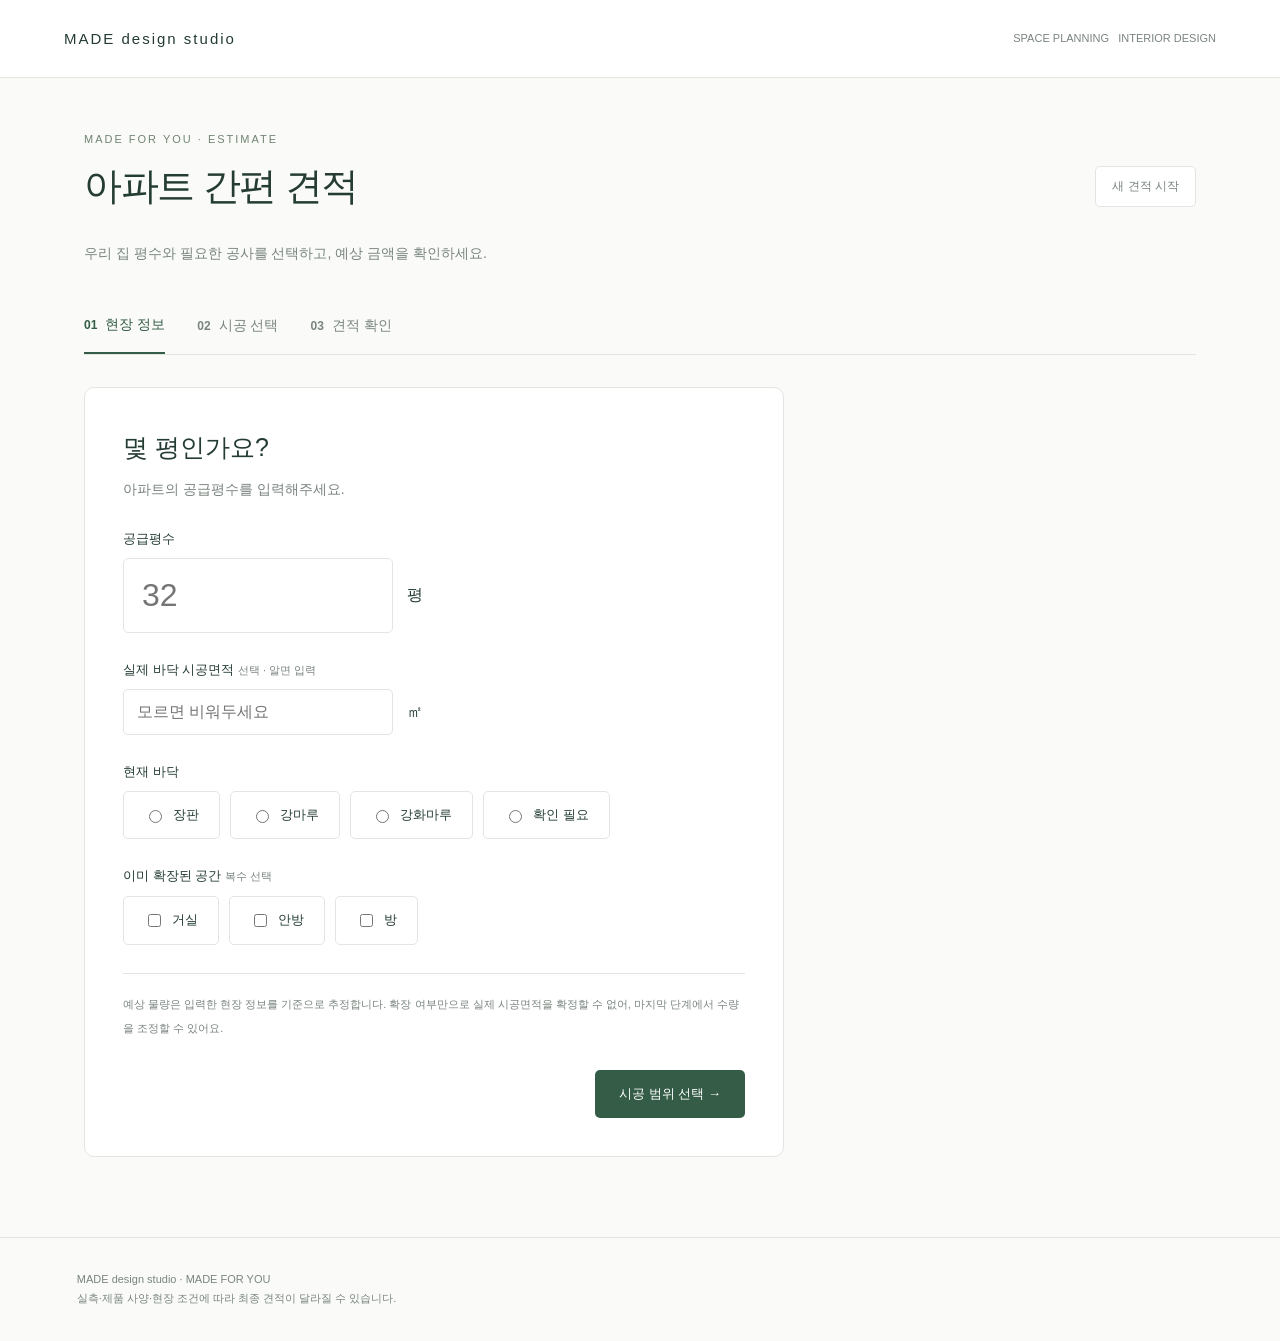
==== commit aba1ed00: "Move internal estimate data and calculations to server; publish input UI only" ====
--- a/apartment-estimate/index.html
+++ b/apartment-estimate/index.html
@@ -1,45 +1,3 @@
-<!doctype html><html lang="ko"><head><meta charset="utf-8"><meta name="viewport" content="width=device-width,initial-scale=1"><title>MADE | 아파트 간편 견적 · 오프라인</title><style>
+<!doctype html><html lang="ko"><head><meta charset="utf-8"><meta name="viewport" content="width=device-width,initial-scale=1"><title>MADE | 아파트 간편 견적</title><style>
 :root{--ink:#243c32;--muted:#79847e;--line:#e1e6e0;--accent:#345c46;--tint:#f0f5ee}*{box-sizing:border-box}body{margin:0;font-family:Arial,'Apple SD Gothic Neo','Malgun Gothic',sans-serif;color:var(--ink);background:#fafbf8}button,input,textarea{font:inherit}button,a,input{outline-offset:4px}button{cursor:pointer}header{height:78px;background:#fff;border-bottom:1px solid var(--line);display:flex;align-items:center;justify-content:space-between;padding:0 max(5%,calc((100vw - 1160px)/2));font-size:13px}header span:first-child{font-size:15px;letter-spacing:2px}header small{color:var(--muted)}main{max-width:1160px;margin:55px auto;padding:0 24px}.kicker{letter-spacing:2px;font-size:11px;color:#718473}h1{font-size:38px;font-weight:500;letter-spacing:-1.5px;margin:16px 0}h2{font-weight:500;font-size:25px;margin:5px 0 10px}h3{font-weight:500;font-size:20px;margin:0 0 22px}p{line-height:1.7;color:var(--muted);font-size:14px}.heading{display:flex;align-items:center;justify-content:space-between}.reset{background:#fff;border:1px solid var(--line);border-radius:5px;padding:11px 16px;font-size:12px;color:var(--muted)}nav{display:flex;border-bottom:1px solid var(--line);margin:32px 0;gap:32px}nav button{padding:18px 0;border:0;background:none;color:var(--muted);font-size:14px}nav button.active{color:var(--accent);border-bottom:2px solid var(--accent)}nav b{font-size:12px;margin-right:8px} .layout{display:grid;grid-template-columns:minmax(0,1fr) 310px;gap:26px;align-items:start}.box{padding:30px;background:white;border:1px solid var(--line);border-radius:10px}.step[hidden],.layout[hidden],aside[hidden]{display:none}label.title{display:block;font-size:13px;margin:28px 0 10px}.area-wrap{display:flex;align-items:center;gap:14px;max-width:300px}input[type=number]{border:1px solid var(--line);padding:13px;width:100%;border-radius:5px;color:var(--ink);background:#fff}#area{font-size:32px;padding:18px}small{font-size:11px;color:var(--muted);line-height:1.7}.options{display:flex;gap:10px;flex-wrap:wrap}.opt{border:1px solid var(--line);padding:14px 20px;border-radius:5px;font-size:13px;cursor:pointer;display:flex;gap:8px;align-items:center}.opt:has(:checked){border-color:var(--accent);background:var(--tint)}input[type=checkbox],input[type=radio]{accent-color:var(--accent)}.actions{display:flex;justify-content:space-between;margin-top:30px;gap:15px}.primary,.secondary{border:0;border-radius:5px;padding:15px 24px;background:var(--accent);color:#fff;font-size:13px}.secondary{background:#edf1e9;color:var(--ink)}.start{max-width:700px;padding:38px}.intro-note{margin-top:28px;border-top:1px solid var(--line);padding-top:18px}details.group{background:#fff;border:1px solid var(--line);border-radius:8px;margin-bottom:12px;overflow:hidden}summary{cursor:pointer;list-style:none;display:flex;align-items:center;justify-content:space-between;padding:19px 21px;font-size:14px;gap:12px}summary:after{content:'＋';color:var(--muted)}details[open]>summary:after{content:'−'}details[open]>summary{background:var(--tint)}.group .body{padding:20px}.grid{display:grid;grid-template-columns:1fr 1fr;gap:10px}.card{position:relative;border:1px solid var(--line);border-radius:6px;padding:17px;cursor:pointer;display:block}.card:has(:checked){border-color:var(--accent);background:#f5f8f2}.card input{position:absolute;right:13px;top:15px}.card strong{display:block;font-size:13px;font-weight:500;margin-right:20px}.card small{display:block;margin-top:8px;min-height:19px}.card .amount{margin-top:12px;font-size:13px;color:var(--accent)}.section-note{font-size:12px;color:var(--muted);padding:0 0 12px;line-height:1.7}.group-total{margin-left:auto;font-size:12px;color:var(--muted)}aside{position:sticky;top:24px}.bill{display:flex;justify-content:space-between;gap:10px;font-size:12px;margin:15px 0}.bill b{font-weight:500}.big-total{font-size:29px;letter-spacing:-1px;color:var(--accent);margin:12px 0 6px;font-weight:600}.divider{border:0;border-top:1px solid var(--line);margin:22px 0}.full{width:100%;margin-top:10px;text-align:center;display:block;text-decoration:none}.badge{display:inline-block;color:#587251;background:var(--tint);padding:5px 8px;border-radius:3px;font-size:10px}.selected-list{font-size:12px;margin-top:18px;line-height:1.8;color:var(--muted)}.tiny-details summary{padding:8px 0;font-size:11px;color:var(--muted)}.tiny-details p{font-size:11px}.review-card{border:1px solid var(--line);border-radius:6px;padding:19px;margin:12px 0}.review-head{display:flex;justify-content:space-between;gap:15px;font-size:14px}.quantity{flex-wrap:wrap;display:flex;gap:10px;align-items:center;font-size:12px;margin-top:16px}.quantity label{min-width:120px}.quantity input{width:90px;padding:9px}.remove{border:0;background:none;color:#89938b;text-decoration:underline;font-size:11px;padding:0}.review-card small{display:block;margin-top:9px}.helper{border:1px solid #dde4d5;border-radius:6px;padding:14px 18px;background:#f0f4e9;font-size:12px;line-height:1.8;margin-bottom:20px}textarea{width:100%;min-height:100px;border:1px solid var(--line);border-radius:5px;padding:14px}footer{margin-top:80px;border-top:1px solid var(--line);padding:32px 6%;font-size:11px;color:var(--muted);line-height:1.8}#status{font-size:12px;color:var(--accent)}.mobile-total{display:none}@media(max-width:760px){body{padding-bottom:85px}.mobile-total{display:flex;position:fixed;bottom:0;left:0;right:0;z-index:10;align-items:center;justify-content:space-between;padding:14px 18px;background:#fff;border-top:1px solid var(--line);box-shadow:0 -4px 20px #243c3208}.mobile-total span{font-size:11px}.mobile-total b{display:block;font-size:22px;margin-top:5px;color:var(--accent)}header{height:64px;padding:0 22px}header small{display:none}main{margin:30px auto;padding:0 18px}h1{font-size:30px}.layout{grid-template-columns:1fr}.box,.start{padding:22px}.grid{grid-template-columns:1fr 1fr}.card{padding:14px}.card strong{font-size:12px}aside{position:static}nav{gap:20px}nav button{font-size:12px}.big-total{font-size:30px}.heading{gap:10px}.reset{font-size:11px;padding:9px}.actions .primary{flex:1}}.mobile-total:has(#mobileAmount:empty){display:none}@media print{.mobile-total{display:none!important}header,nav,.actions,.reset,.remove,.full,footer{display:none!important}.layout{display:block}aside{position:static;break-inside:avoid}.review-card{break-inside:avoid}.box{border:0}main{margin:0}.step[hidden]{display:none!important}}
-</style></head><body><header><span>MADE design studio</span><small>SPACE PLANNING &nbsp; INTERIOR DESIGN</small></header><main><div class="kicker">MADE FOR YOU · OFFLINE ESTIMATE</div><div class="heading"><h1>아파트 간편 견적</h1><button class="reset" id="reset">새 견적 시작</button></div><p>우리 집 평수와 필요한 공사를 선택하고, 예상 금액을 확인하세요.</p><nav aria-label="견적 작성 단계"><button data-step="0" class="active"><b>01</b>현장 정보</button><button data-step="1"><b>02</b>시공 선택</button><button data-step="2"><b>03</b>견적 확인</button></nav><div id="status" role="status"></div><section id="start" class="box start step"><h2>몇 평인가요?</h2><p>아파트의 공급평수를 입력해주세요.</p><label class="title" for="area">공급평수</label><div class="area-wrap"><input id="area" type="number" min="1" max="150" step="0.1" placeholder="32" required><span>평</span></div><label class="title" for="actualFloor">실제 바닥 시공면적 <small>선택 · 알면 입력</small></label><div class="area-wrap"><input id="actualFloor" type="number" min="0.01" max="1000" step="0.01" placeholder="모르면 비워두세요"><span>㎡</span></div><label class="title">현재 바닥</label><div class="options"><label class="opt"><input type="radio" name="existing" value="장판">장판</label><label class="opt"><input type="radio" name="existing" value="강마루">강마루</label><label class="opt"><input type="radio" name="existing" value="강화마루">강화마루</label><label class="opt"><input type="radio" name="existing" value="모름">확인 필요</label></div><label class="title">이미 확장된 공간 <small>복수 선택</small></label><div class="options"><label class="opt"><input type="checkbox" name="expanded" value="거실">거실</label><label class="opt"><input type="checkbox" name="expanded" value="안방">안방</label><label class="opt"><input type="checkbox" name="expanded" value="방">방</label></div><p class="intro-note"><small>예상 물량은 제공 견적 사례에서 비례 추정합니다. 확장 여부만으로 실제 시공면적을 확정할 수 없어, 마지막 단계에서 수량을 조정할 수 있어요.</small></p><div class="actions"><span></span><button class="primary" id="toSelect">시공 범위 선택 →</button></div></section><div class="layout" id="workspace" hidden><section><div class="step" id="selectStep"><h2>필요한 시공을 골라주세요.</h2><p>공종을 펼쳐 항목을 선택하면 오른쪽 예상 금액에 바로 반영됩니다.</p><div id="categories"></div><div class="actions"><button class="secondary" data-go="0">이전</button><button class="primary" data-go="2">자재·수량 확인 →</button></div></div><div class="step" id="reviewStep" hidden><h2>자재와 수량을 확인해주세요.</h2><p>평수로 추정한 물량을 확인하고 필요한 수량으로 조정하세요.</p><div class="helper">공급평수 <b id="reviewArea"></b> · <span id="reviewState"></span><br>노무비·부자재가 필요한 항목은 함께 반영했습니다. 단가 미등록 항목은 아래에 따로 표시합니다.</div><div id="review"></div><div id="commonReview"></div><label class="title" for="memo">추가 요청사항</label><textarea id="memo" placeholder="유지하고 싶은 부분이나 추가 요청사항을 적어주세요."></textarea><div class="actions"><button class="secondary" data-go="1">시공 선택으로</button><button class="primary" id="print">견적 인쇄 / PDF</button></div></div></section><aside class="box" aria-label="예상 견적 요약"><span class="badge" id="areaTag"></span><h3 style="margin-top:18px">견적 요약</h3><div class="bill"><span>선택 공사비</span><b id="direct"></b></div><label class="opt" style="padding:8px 0;border:0"><input type="checkbox" id="includeCommon" checked>현장 공통 작업비 포함</label><div class="bill"><span>공통 작업비</span><b id="commonTotal"></b></div><details class="tiny-details"><summary>공통 작업비 내역</summary><div id="commonItems"></div></details><div class="bill"><span>간접공사비</span><b id="fees"></b></div><details class="tiny-details"><summary>간접공사비 계산 기준</summary><p>제공 견적 기준: 노무비에 고용 0.87%·건강 1.70%·연금 2.49%·산재 3.80%, 직접공사비에 관리비 3%·이윤 7%. 법정요율을 검증한 값이 아닌 제공 견적의 계산 기준입니다.</p></details><hr class="divider"><span style="font-size:12px" id="totalLabel">예상 합계</span><div class="big-total" id="total" aria-live="polite">0원</div><small id="taxNote">부가세 별도</small><label class="opt" style="border:0;padding:14px 0;font-size:12px"><input id="vat" type="checkbox">부가세 10% 포함</label><div id="pending" class="helper" hidden></div><div id="warnings" class="helper" style="white-space:pre-line" hidden></div><div id="selectedList" class="selected-list"></div><button class="secondary full" id="copy">선택 내용 복사</button><a class="primary full" href="https://form.naver.com/response/6KIwHGo61xIYTP5_tg3XJg" target="_blank" rel="noopener">견적 상담 신청 ↗</a><small id="copyStatus" role="status"></small><hr class="divider"><small>단가는 2026년 8~10월 제공 견적 기준입니다. 실측·제품 사양·현장 조건에 따라 최종 견적이 달라집니다.</small><details class="tiny-details"><summary>예상 물량 산정 기준 보기</summary><p>견적 PDF 8건 중 상세 내역 7건을 비교했습니다. 공급평수×3.3058을 잠정 비교면적으로 사용합니다. 원본의 관리·청소면적이 공급면적인지는 확인되지 않아 확정 환산식으로 사용하지 않습니다.</p><p>바닥·도배 물량은 각 견적의 시공 물량/관리·청소면적 비율 중앙값으로 추정합니다. 도배 롤 수와 인원은 올림합니다. 실제 바닥 면적을 입력하면 바닥·바닥철거 계산에 우선 적용합니다. 확장 여부만으로 추가면적을 임의 가산하지 않습니다.</p><p>고정 가구·욕실 등은 표기된 구성의 사례 단가이며 상세 수량을 수정할 수 있습니다. 인원·최소비·공통 작업 범위는 공무 담당자 검토 전입니다.</p></details><details class="tiny-details"><summary>자료 확인 현황</summary><p>상세견적 6건은 세부 항목 합계와 직접공사비가 일치합니다. S05는 탄성코트 세부 70만원/집계80만원으로 10만원 차이가 있어 해당 단가를 채택하지 않았습니다. S08은 상세 단가가 없는 합계형으로 개별 단가 모델에서 제외했습니다.</p><p>제품별 S01~S07 표기는 익명 자료번호입니다. 고객 이름·주소·동호수는 화면에 표시하지 않습니다.</p></details></aside><div class="mobile-total"><span>예상 합계 <b id="mobileAmount">0원</b></span><button class="primary" data-go="2">견적 확인</button></div></div></main><dialog id="copyDialog" style="width:min(650px,90vw);border:1px solid #ddd;border-radius:10px;padding:24px"><h3>견적 내용 복사</h3><p>아래 내용을 선택한 뒤 Ctrl+C로 복사하세요.</p><textarea id="copyText" readonly style="min-height:300px" aria-label="복사할 견적 내용"></textarea><form method="dialog"><button class="primary" style="margin-top:15px">닫기</button></form></dialog><footer>MADE design studio · MADE FOR YOU<br>견적 자료 8건 기준 내장 · 2026.10.31 수정본 · 욕실 분리 · 검토용 예상 견적<br>단가가 없는 선택 항목은 예상 합계에 포함되지 않습니다. 상담 신청 링크는 인터넷 연결이 필요합니다. 선택 내역은 창을 닫으면 초기화됩니다.</footer><script>
-const sourceStats={"floorRatio": 0.8047619047619048, "wallRatio": 3.1682027649769586, "rollRatio": 0.19201228878648235, "wallLaborRatio": 0.05772005772005772, "managementMaterial": 1500, "managementLabor": 9000,"woodLaborRatio":0.07272727272727272};
-const products=[{"id": "wall1", "group": "도배", "label": "일반 실크 · 개나리 로하스", "lines": [{"name": "실크도배", "spec": "일반실크, 개나리 로하스 기준", "unit": "Roll", "material": 42000, "labor": 0, "expense": 0, "rule": "roll", "qty": 13.0, "source": "S04"}, {"name": "도배 부자재비", "spec": "부직포, 네바리, 본드, 풀, 실리콘 외", "unit": "M2", "material": 1600, "labor": 0, "expense": 0, "rule": "wall", "qty": 231.0, "source": "S04"}, {"name": "도배 시공비", "spec": "", "unit": "인", "material": 0, "labor": 280000, "expense": 10000, "rule": "wallLabor", "qty": 4.0, "source": "S04"}, {"name": "도배 바탕면 퍼티작업", "spec": "", "unit": "인", "material": 35000, "labor": 280000, "expense": 10000, "rule": "fixed", "qty": 1, "source": "S04"}], "rows": [{"name": "실크도배", "spec": "일반실크, 개나리 로하스 기준", "unit": "Roll", "material": 42000, "labor": 0, "expense": 0, "rule": "roll", "qty": 13.0, "source": "S04"}, {"name": "도배 부자재비", "spec": "부직포, 네바리, 본드, 풀, 실리콘 외", "unit": "M2", "material": 1600, "labor": 0, "expense": 0, "rule": "wall", "qty": 231.0, "source": "S04"}, {"name": "도배 시공비", "spec": "", "unit": "인", "material": 0, "labor": 280000, "expense": 10000, "rule": "wallLabor", "qty": 4.0, "source": "S04"}, {"name": "도배 바탕면 퍼티작업", "spec": "", "unit": "인", "material": 35000, "labor": 280000, "expense": 10000, "rule": "fixed", "qty": 1, "source": "S04"}], "note": "자재·부자재·시공·퍼티 포함. 물량은 등록 견적 비율의 중앙값으로 추정.", "exclusive": "wall", "kind": "wall", "needsWood": false, "pending": false, "basis": "components", "unit": "식", "qty": 1}, {"id": "wall2", "group": "도배", "label": "디아망 실크", "lines": [{"name": "실크도배", "spec": "LG 디아망 기준", "unit": "Roll", "material": 61000, "labor": 0, "expense": 0, "rule": "roll", "qty": 22.0, "source": "S01"}, {"name": "도배 부자재비", "spec": "부직포, 네바리, 본드, 풀, 실리콘 외", "unit": "M2", "material": 1600, "labor": 0, "expense": 0, "rule": "wall", "qty": 363.0, "source": "S01"}, {"name": "도배 시공비", "spec": "", "unit": "인", "material": 0, "labor": 280000, "expense": 10000, "rule": "wallLabor", "qty": 8.0, "source": "S01"}, {"name": "도배 바탕면 퍼티작업", "spec": "", "unit": "인", "material": 35000, "labor": 280000, "expense": 10000, "rule": "fixed", "qty": 1, "source": "S01"}], "rows": [{"name": "실크도배", "spec": "LG 디아망 기준", "unit": "Roll", "material": 61000, "labor": 0, "expense": 0, "rule": "roll", "qty": 22.0, "source": "S01"}, {"name": "도배 부자재비", "spec": "부직포, 네바리, 본드, 풀, 실리콘 외", "unit": "M2", "material": 1600, "labor": 0, "expense": 0, "rule": "wall", "qty": 363.0, "source": "S01"}, {"name": "도배 시공비", "spec": "", "unit": "인", "material": 0, "labor": 280000, "expense": 10000, "rule": "wallLabor", "qty": 8.0, "source": "S01"}, {"name": "도배 바탕면 퍼티작업", "spec": "", "unit": "인", "material": 35000, "labor": 280000, "expense": 10000, "rule": "fixed", "qty": 1, "source": "S01"}], "note": "자재·부자재·시공·퍼티 포함. 물량은 등록 견적 비율의 중앙값으로 추정.", "exclusive": "wall", "kind": "wall", "needsWood": false, "pending": false, "basis": "components", "unit": "식", "qty": 1}, {"id": "floor", "group": "마루·장판", "label": "구정 강마루 · 기본", "lines": [{"name": "강마루", "spec": "구정 강마루 기준, 로스포함", "unit": "M2", "material": 41000, "labor": 0, "expense": 0, "rule": "floor", "qty": 50.8, "source": "S04"}], "rows": [{"name": "강마루", "spec": "구정 강마루 기준, 로스포함", "unit": "M2", "material": 41000, "labor": 0, "expense": 0, "rule": "floor", "qty": 50.8, "source": "S04"}], "note": "견적 4건의 동일 합계단가 41,000원/㎡ 기준. 정확한 모델명은 상담에서 확정.", "exclusive": "floor", "kind": "floor", "needsWood": false, "pending": false, "basis": "components", "unit": "식", "qty": 1}, {"id": "floorTexture", "group": "마루·장판", "label": "구정 그랜드택스쳐", "lines": [{"name": "구정 강마루", "spec": "그랜드택스쳐", "unit": "M2", "material": 40500, "labor": 0, "expense": 0, "rule": "floor", "qty": 112.2, "source": "S01"}], "rows": [{"name": "구정 강마루", "spec": "그랜드택스쳐", "unit": "M2", "material": 40500, "labor": 0, "expense": 0, "rule": "floor", "qty": 112.2, "source": "S01"}], "note": "제공 견적 단가 40,500원/㎡. 시공 조건 확인 필요.", "exclusive": "floor", "kind": "floor", "needsWood": false, "pending": false, "basis": "components", "unit": "식", "qty": 1}, {"id": "vinyl", "group": "마루·장판", "label": "LX 지아사랑애 3.2T", "lines": [{"name": "LX장판", "spec": "지아사랑애 3.2T", "unit": "M2", "material": 22000, "labor": 3450, "expense": 0, "rule": "floor", "qty": 102.3, "source": "S07"}], "rows": [{"name": "LX장판", "spec": "지아사랑애 3.2T", "unit": "M2", "material": 22000, "labor": 3450, "expense": 0, "rule": "floor", "qty": 102.3, "source": "S07"}], "note": "자재 22,000원 + 시공 3,450원/㎡. 모델·두께가 다른 장판은 동일 단가로 적용하지 않습니다.", "exclusive": "floor", "kind": "floor", "needsWood": false, "pending": false, "basis": "components", "unit": "식", "qty": 1}, {"id": "tilefloor", "group": "마루·장판", "label": "타일형 마루", "lines": [], "rows": [], "note": "해당 제품 단가 미확인 · 예상 합계 제외", "exclusive": "floor", "kind": "", "needsWood": false, "pending": true, "basis": "components", "unit": "식", "qty": 1}, {"id": "demo", "group": "철거", "label": "기본 철거", "lines": [{"name": "기본 철거", "spec": "", "unit": "식", "material": 0, "labor": 1000000, "expense": 0, "rule": "fixed", "qty": 1.0, "source": "S01"}, {"name": "공구손실료및 경비", "spec": "", "unit": "식", "material": 200000, "labor": 0, "expense": 0, "rule": "fixed", "qty": 1.0, "source": "S01"}, {"name": "공과잡비", "spec": "", "unit": "식", "material": 0, "labor": 0, "expense": 100000, "rule": "fixed", "qty": 1.0, "source": "S01"}, {"name": "폐기물반출", "spec": "", "unit": "대", "material": 0, "labor": 0, "expense": 450000, "rule": "fixed", "qty": 1.0, "source": "S01"}], "rows": [{"name": "기본 철거", "spec": "", "unit": "식", "material": 0, "labor": 1000000, "expense": 0, "rule": "fixed", "qty": 1.0, "source": "S01"}, {"name": "공구손실료및 경비", "spec": "", "unit": "식", "material": 200000, "labor": 0, "expense": 0, "rule": "fixed", "qty": 1.0, "source": "S01"}, {"name": "공과잡비", "spec": "", "unit": "식", "material": 0, "labor": 0, "expense": 100000, "rule": "fixed", "qty": 1.0, "source": "S01"}, {"name": "폐기물반출", "spec": "", "unit": "대", "material": 0, "labor": 0, "expense": 450000, "rule": "fixed", "qty": 1.0, "source": "S01"}], "note": "주방·일부 문틀·몰딩·욕실집기·도배지 사례 기준. 욕실 타일 전체 철거는 미포함.", "exclusive": "", "kind": "demo", "needsWood": false, "pending": false, "basis": "components", "unit": "식", "qty": 1}, {"id": "floorDemo", "group": "철거", "label": "강화마루 철거", "lines": [{"name": "마루철거", "spec": "강화마루", "unit": "M2", "material": 0, "labor": 3000, "expense": 2500, "rule": "floor", "qty": 112.2, "source": "S01"}], "rows": [{"name": "마루철거", "spec": "강화마루", "unit": "M2", "material": 0, "labor": 3000, "expense": 2500, "rule": "floor", "qty": 112.2, "source": "S01"}], "note": "노무 3,000원 + 경비 2,500원/㎡", "exclusive": "floorDemo", "kind": "floorDemo", "needsWood": false, "pending": false, "basis": "components", "unit": "식", "qty": 1}, {"id": "woodDemo", "group": "철거", "label": "강마루 철거", "lines": [{"name": "마루철거", "spec": "강마루, 작은방2개는 장판", "unit": "M2", "material": 0, "labor": 7600, "expense": 0, "rule": "floor", "qty": 66.0, "source": "S02"}], "rows": [{"name": "마루철거", "spec": "강마루, 작은방2개는 장판", "unit": "M2", "material": 0, "labor": 7600, "expense": 0, "rule": "floor", "qty": 66.0, "source": "S02"}], "note": "확인 단가 7,600원/㎡. 바닥 상태에 따라 재산정.", "exclusive": "floorDemo", "kind": "floorDemo", "needsWood": false, "pending": false, "basis": "components", "unit": "식", "qty": 1}, {"id": "extL", "group": "확장", "label": "거실 발코니 확장", "lines": [{"name": "발코니 확장철거_ 거실", "spec": "바닥단열/설비/미장 작업포함", "unit": "식", "material": 400000, "labor": 500000, "expense": 0, "rule": "fixed", "qty": 1.0, "source": "S06"}, {"name": "확장부 벽/천장 목공", "spec": "단열 포함", "unit": "개소", "material": 250000, "labor": 500000, "expense": 0, "rule": "fixed", "qty": 1.0, "source": "S06"}], "rows": [{"name": "발코니 확장철거_ 거실", "spec": "바닥단열/설비/미장 작업포함", "unit": "식", "material": 400000, "labor": 500000, "expense": 0, "rule": "fixed", "qty": 1.0, "source": "S06"}, {"name": "확장부 벽/천장 목공", "spec": "단열 포함", "unit": "개소", "material": 250000, "labor": 500000, "expense": 0, "rule": "fixed", "qty": 1.0, "source": "S06"}], "note": "바닥단열·설비·미장 + 확장부 단열목공 사례. 창호·신고·구조벽 철거 제외. 현장 검토 필요.", "exclusive": "", "kind": "expansion", "needsWood": false, "pending": false, "basis": "components", "unit": "식", "qty": 1}, {"id": "extB", "group": "확장", "label": "방 발코니 확장", "lines": [], "rows": [], "note": "방 단독 확장 금액을 분리 확인하지 못해 합계 제외.", "exclusive": "", "kind": "", "needsWood": false, "pending": true, "basis": "components", "unit": "식", "qty": 1}, {"id": "well", "group": "목작업", "label": "우물천장 간접날개", "lines": [{"name": "거실 우물천장 간접날개", "spec": "에어컨 등박스 확장", "unit": "식", "material": 180000, "labor": 0, "expense": 0, "rule": "fixed", "qty": 1.0, "source": "S01"}], "rows": [{"name": "거실 우물천장 간접날개", "spec": "에어컨 등박스 확장", "unit": "식", "material": 180000, "labor": 0, "expense": 0, "rule": "fixed", "qty": 1.0, "source": "S01"}], "note": "목공 공통 노무·부자재는 별도 한 번 반영됩니다.", "exclusive": "", "kind": "", "needsWood": true, "pending": false, "basis": "components", "unit": "식", "qty": 1}, {"id": "tv", "group": "목작업", "label": "TV벽·복도 벽체", "lines": [{"name": "벽체세우기_단면", "spec": "TV벽, 주방벽, 복도양쪽벽", "unit": "식", "material": 250000, "labor": 0, "expense": 0, "rule": "fixed", "qty": 1.0, "source": "S01"}], "rows": [{"name": "벽체세우기_단면", "spec": "TV벽, 주방벽, 복도양쪽벽", "unit": "식", "material": 250000, "labor": 0, "expense": 0, "rule": "fixed", "qty": 1.0, "source": "S01"}], "note": "목공 공통 노무·부자재는 별도 한 번 반영됩니다.", "exclusive": "", "kind": "", "needsWood": true, "pending": false, "basis": "components", "unit": "식", "qty": 1}, {"id": "partition", "group": "목작업", "label": "안방 가벽", "lines": [{"name": "가벽세우기", "spec": "안방", "unit": "식", "material": 200000, "labor": 0, "expense": 0, "rule": "fixed", "qty": 1.0, "source": "S01"}], "rows": [{"name": "가벽세우기", "spec": "안방", "unit": "식", "material": 200000, "labor": 0, "expense": 0, "rule": "fixed", "qty": 1.0, "source": "S01"}], "note": "목공 공통 노무·부자재는 별도 한 번 반영됩니다.", "exclusive": "", "kind": "", "needsWood": true, "pending": false, "basis": "components", "unit": "식", "qty": 1}, {"id": "molding", "group": "목작업", "label": "천장 몰딩", "lines": [{"name": "천장 몰딩", "spec": "평몰딩, 백색", "unit": "M", "material": 2000, "labor": 0, "expense": 0, "rule": "molding", "qty": 97.0, "source": "S01"}], "rows": [{"name": "천장 몰딩", "spec": "평몰딩, 백색", "unit": "M", "material": 2000, "labor": 0, "expense": 0, "rule": "molding", "qty": 97.0, "source": "S01"}], "note": "목공 공통 노무·부자재는 별도 한 번 반영됩니다.", "exclusive": "", "kind": "", "needsWood": true, "pending": false, "basis": "components", "unit": "식", "qty": 1}, {"id": "kitchen", "group": "주방·가구", "label": "싱크대 + 아일랜드", "lines": [{"name": "싱크대+아일랜드장", "spec": "PET마감", "unit": "식", "material": 5100000, "labor": 0, "expense": 0, "rule": "fixed", "qty": 1, "source": "S01"}], "rows": [{"name": "싱크대+아일랜드장", "spec": "PET마감", "unit": "식", "material": 5100000, "labor": 0, "expense": 0, "rule": "fixed", "qty": 1, "source": "S01"}], "note": "가구는 평수 비례가 아닌 표기된 길이·구성 기준. 실측 후 조정.", "exclusive": "kitchen", "kind": "", "needsWood": false, "pending": false, "basis": "components", "unit": "식", "qty": 1}, {"id": "smallKitchen", "group": "주방·가구", "label": "싱크대 · W2400 기준", "lines": [{"name": "싱크대", "spec": "PET마감, w:2400 기준", "unit": "식", "material": 2500000, "labor": 0, "expense": 0, "rule": "fixed", "qty": 1, "source": "S06"}], "rows": [{"name": "싱크대", "spec": "PET마감, w:2400 기준", "unit": "식", "material": 2500000, "labor": 0, "expense": 0, "rule": "fixed", "qty": 1, "source": "S06"}], "note": "가구는 평수 비례가 아닌 표기된 길이·구성 기준. 실측 후 조정.", "exclusive": "kitchen", "kind": "", "needsWood": false, "pending": false, "basis": "components", "unit": "식", "qty": 1}, {"id": "midway", "group": "주방·가구", "label": "미드웨이 인조대리석", "lines": [], "rows": [], "note": "일반 인조석 / 하이막스 일반 / 하이막스 오로라 / 타일. 아래에서 길이·마감을 지정하세요. 기존 주방 포함 항목은 중복 가산하지 않습니다.", "exclusive": "", "kind": "midway", "needsWood": false, "pending": true, "basis": "components", "unit": "식", "qty": 1}, {"id": "fridge", "group": "주방·가구", "label": "냉장고장 + 키큰장", "lines": [{"name": "냉장고장+키큰장", "spec": "PET마감", "unit": "식", "material": 1150000, "labor": 0, "expense": 0, "rule": "fixed", "qty": 1, "source": "S01"}], "rows": [{"name": "냉장고장+키큰장", "spec": "PET마감", "unit": "식", "material": 1150000, "labor": 0, "expense": 0, "rule": "fixed", "qty": 1, "source": "S01"}], "note": "가구는 평수 비례가 아닌 표기된 길이·구성 기준. 실측 후 조정.", "exclusive": "", "kind": "", "needsWood": false, "pending": false, "basis": "components", "unit": "식", "qty": 1}, {"id": "shoe", "group": "주방·가구", "label": "신발장", "lines": [{"name": "신발장", "spec": "PET마감, 하부띄움, 간접조명", "unit": "자", "material": 120000, "labor": 0, "expense": 0, "rule": "fixed", "qty": 4, "source": "S06"}], "rows": [{"name": "신발장", "spec": "PET마감, 하부띄움, 간접조명", "unit": "자", "material": 120000, "labor": 0, "expense": 0, "rule": "fixed", "qty": 4, "source": "S06"}], "note": "가구는 평수 비례가 아닌 표기된 길이·구성 기준. 실측 후 조정.", "exclusive": "", "kind": "", "needsWood": false, "pending": false, "basis": "components", "unit": "식", "qty": 1}, {"id": "wardrobe", "group": "주방·가구", "label": "붙박이장 · 여닫이", "lines": [{"name": "붙박이장_침실", "spec": "PET마감, 여닫이", "unit": "자", "material": 120000, "labor": 0, "expense": 0, "rule": "fixed", "qty": 7, "source": "S06"}], "rows": [{"name": "붙박이장_침실", "spec": "PET마감, 여닫이", "unit": "자", "material": 120000, "labor": 0, "expense": 0, "rule": "fixed", "qty": 7, "source": "S06"}], "note": "가구는 평수 비례가 아닌 표기된 길이·구성 기준. 실측 후 조정.", "exclusive": "", "kind": "", "needsWood": false, "pending": false, "basis": "components", "unit": "식", "qty": 1}, {"id": "bath-public", "group": "공용화장실", "label": "도기·집기 교체 · 1개소", "lines": [{"name": "양변기", "spec": "원피스, 대림제품", "unit": "EA", "material": 350000, "labor": 0, "expense": 0, "rule": "fixed", "qty": 1.0, "source": "S04"}, {"name": "세면대", "spec": "반다리 일체형, 대림제품", "unit": "EA", "material": 150000, "labor": 0, "expense": 0, "rule": "fixed", "qty": 1.0, "source": "S04"}, {"name": "세면대 수전", "spec": "펍업, 트랩외 부속포함", "unit": "SET", "material": 130000, "labor": 0, "expense": 0, "rule": "fixed", "qty": 1.0, "source": "S04"}, {"name": "샤워수전", "spec": "", "unit": "EA", "material": 150000, "labor": 0, "expense": 0, "rule": "fixed", "qty": 1.0, "source": "S04"}, {"name": "액세서리", "spec": "수건/휴지/옷걸이, 비누/컵받침대", "unit": "SET", "material": 75000, "labor": 0, "expense": 0, "rule": "fixed", "qty": 1.0, "source": "S04"}, {"name": "코너선반", "spec": "알루미늄소재", "unit": "EA", "material": 35000, "labor": 0, "expense": 0, "rule": "fixed", "qty": 2.0, "source": "S04"}, {"name": "바닥육가", "spec": "트렌치육가, 150*150", "unit": "EA", "material": 30000, "labor": 0, "expense": 0, "rule": "fixed", "qty": 1.0, "source": "S04"}, {"name": "거울 슬라이딩장", "spec": "거실, w:1500", "unit": "EA", "material": 220000, "labor": 0, "expense": 0, "rule": "fixed", "qty": 1.0, "source": "S04"}, {"name": "도기/집기 설치비", "spec": "드릴비트, 실리콘외 부자재 포함", "unit": "개소", "material": 20000, "labor": 230000, "expense": 0, "rule": "fixed", "qty": 1.0, "source": "S04"}, {"name": "SMC천장 마감재", "spec": "", "unit": "개소", "material": 200000, "labor": 0, "expense": 0, "rule": "fixed", "qty": 1.0, "source": "S04"}, {"name": "샤워 파티션", "spec": "", "unit": "식", "material": 120000, "labor": 50000, "expense": 0, "rule": "fixed", "qty": 1.0, "source": "S04"}, {"name": "환풍기", "spec": "힘펠 hv3-80x md", "unit": "EA", "material": 120000, "labor": 0, "expense": 0, "rule": "fixed", "qty": 1.0, "source": "S04"}, {"name": "욕실 안전바 설치", "spec": "", "unit": "식", "material": 50000, "labor": 0, "expense": 0, "rule": "fixed", "qty": 1.0, "source": "S04"}], "rows": [{"name": "양변기", "spec": "원피스, 대림제품", "unit": "EA", "material": 350000, "labor": 0, "expense": 0, "rule": "fixed", "qty": 1.0, "source": "S04"}, {"name": "세면대", "spec": "반다리 일체형, 대림제품", "unit": "EA", "material": 150000, "labor": 0, "expense": 0, "rule": "fixed", "qty": 1.0, "source": "S04"}, {"name": "세면대 수전", "spec": "펍업, 트랩외 부속포함", "unit": "SET", "material": 130000, "labor": 0, "expense": 0, "rule": "fixed", "qty": 1.0, "source": "S04"}, {"name": "샤워수전", "spec": "", "unit": "EA", "material": 150000, "labor": 0, "expense": 0, "rule": "fixed", "qty": 1.0, "source": "S04"}, {"name": "액세서리", "spec": "수건/휴지/옷걸이, 비누/컵받침대", "unit": "SET", "material": 75000, "labor": 0, "expense": 0, "rule": "fixed", "qty": 1.0, "source": "S04"}, {"name": "코너선반", "spec": "알루미늄소재", "unit": "EA", "material": 35000, "labor": 0, "expense": 0, "rule": "fixed", "qty": 2.0, "source": "S04"}, {"name": "바닥육가", "spec": "트렌치육가, 150*150", "unit": "EA", "material": 30000, "labor": 0, "expense": 0, "rule": "fixed", "qty": 1.0, "source": "S04"}, {"name": "거울 슬라이딩장", "spec": "거실, w:1500", "unit": "EA", "material": 220000, "labor": 0, "expense": 0, "rule": "fixed", "qty": 1.0, "source": "S04"}, {"name": "도기/집기 설치비", "spec": "드릴비트, 실리콘외 부자재 포함", "unit": "개소", "material": 20000, "labor": 230000, "expense": 0, "rule": "fixed", "qty": 1.0, "source": "S04"}, {"name": "SMC천장 마감재", "spec": "", "unit": "개소", "material": 200000, "labor": 0, "expense": 0, "rule": "fixed", "qty": 1.0, "source": "S04"}, {"name": "샤워 파티션", "spec": "", "unit": "식", "material": 120000, "labor": 50000, "expense": 0, "rule": "fixed", "qty": 1.0, "source": "S04"}, {"name": "환풍기", "spec": "힘펠 hv3-80x md", "unit": "EA", "material": 120000, "labor": 0, "expense": 0, "rule": "fixed", "qty": 1.0, "source": "S04"}, {"name": "욕실 안전바 설치", "spec": "", "unit": "식", "material": 50000, "labor": 0, "expense": 0, "rule": "fixed", "qty": 1.0, "source": "S04"}], "note": "우성 1개 욕실 구성. 배관·방수·타일·철거 제외. 두 화장실에 같은 참고 구성으로 시작하며, 각 공간의 실제 수량을 별도로 조정하세요.", "exclusive": "bath-public", "kind": "bathFixtures", "needsWood": false, "pending": false, "basis": "components", "unit": "식", "qty": 1}, {"id": "bath-master", "group": "안방화장실", "label": "도기·집기 교체 · 1개소", "lines": [{"name": "양변기", "spec": "원피스, 대림제품", "unit": "EA", "material": 350000, "labor": 0, "expense": 0, "rule": "fixed", "qty": 1.0, "source": "S04"}, {"name": "세면대", "spec": "반다리 일체형, 대림제품", "unit": "EA", "material": 150000, "labor": 0, "expense": 0, "rule": "fixed", "qty": 1.0, "source": "S04"}, {"name": "세면대 수전", "spec": "펍업, 트랩외 부속포함", "unit": "SET", "material": 130000, "labor": 0, "expense": 0, "rule": "fixed", "qty": 1.0, "source": "S04"}, {"name": "샤워수전", "spec": "", "unit": "EA", "material": 150000, "labor": 0, "expense": 0, "rule": "fixed", "qty": 1.0, "source": "S04"}, {"name": "액세서리", "spec": "수건/휴지/옷걸이, 비누/컵받침대", "unit": "SET", "material": 75000, "labor": 0, "expense": 0, "rule": "fixed", "qty": 1.0, "source": "S04"}, {"name": "코너선반", "spec": "알루미늄소재", "unit": "EA", "material": 35000, "labor": 0, "expense": 0, "rule": "fixed", "qty": 2.0, "source": "S04"}, {"name": "바닥육가", "spec": "트렌치육가, 150*150", "unit": "EA", "material": 30000, "labor": 0, "expense": 0, "rule": "fixed", "qty": 1.0, "source": "S04"}, {"name": "거울 슬라이딩장", "spec": "거실, w:1500", "unit": "EA", "material": 220000, "labor": 0, "expense": 0, "rule": "fixed", "qty": 1.0, "source": "S04"}, {"name": "도기/집기 설치비", "spec": "드릴비트, 실리콘외 부자재 포함", "unit": "개소", "material": 20000, "labor": 230000, "expense": 0, "rule": "fixed", "qty": 1.0, "source": "S04"}, {"name": "SMC천장 마감재", "spec": "", "unit": "개소", "material": 200000, "labor": 0, "expense": 0, "rule": "fixed", "qty": 1.0, "source": "S04"}, {"name": "샤워 파티션", "spec": "", "unit": "식", "material": 120000, "labor": 50000, "expense": 0, "rule": "fixed", "qty": 1.0, "source": "S04"}, {"name": "환풍기", "spec": "힘펠 hv3-80x md", "unit": "EA", "material": 120000, "labor": 0, "expense": 0, "rule": "fixed", "qty": 1.0, "source": "S04"}, {"name": "욕실 안전바 설치", "spec": "", "unit": "식", "material": 50000, "labor": 0, "expense": 0, "rule": "fixed", "qty": 1.0, "source": "S04"}], "rows": [{"name": "양변기", "spec": "원피스, 대림제품", "unit": "EA", "material": 350000, "labor": 0, "expense": 0, "rule": "fixed", "qty": 1.0, "source": "S04"}, {"name": "세면대", "spec": "반다리 일체형, 대림제품", "unit": "EA", "material": 150000, "labor": 0, "expense": 0, "rule": "fixed", "qty": 1.0, "source": "S04"}, {"name": "세면대 수전", "spec": "펍업, 트랩외 부속포함", "unit": "SET", "material": 130000, "labor": 0, "expense": 0, "rule": "fixed", "qty": 1.0, "source": "S04"}, {"name": "샤워수전", "spec": "", "unit": "EA", "material": 150000, "labor": 0, "expense": 0, "rule": "fixed", "qty": 1.0, "source": "S04"}, {"name": "액세서리", "spec": "수건/휴지/옷걸이, 비누/컵받침대", "unit": "SET", "material": 75000, "labor": 0, "expense": 0, "rule": "fixed", "qty": 1.0, "source": "S04"}, {"name": "코너선반", "spec": "알루미늄소재", "unit": "EA", "material": 35000, "labor": 0, "expense": 0, "rule": "fixed", "qty": 2.0, "source": "S04"}, {"name": "바닥육가", "spec": "트렌치육가, 150*150", "unit": "EA", "material": 30000, "labor": 0, "expense": 0, "rule": "fixed", "qty": 1.0, "source": "S04"}, {"name": "거울 슬라이딩장", "spec": "거실, w:1500", "unit": "EA", "material": 220000, "labor": 0, "expense": 0, "rule": "fixed", "qty": 1.0, "source": "S04"}, {"name": "도기/집기 설치비", "spec": "드릴비트, 실리콘외 부자재 포함", "unit": "개소", "material": 20000, "labor": 230000, "expense": 0, "rule": "fixed", "qty": 1.0, "source": "S04"}, {"name": "SMC천장 마감재", "spec": "", "unit": "개소", "material": 200000, "labor": 0, "expense": 0, "rule": "fixed", "qty": 1.0, "source": "S04"}, {"name": "샤워 파티션", "spec": "", "unit": "식", "material": 120000, "labor": 50000, "expense": 0, "rule": "fixed", "qty": 1.0, "source": "S04"}, {"name": "환풍기", "spec": "힘펠 hv3-80x md", "unit": "EA", "material": 120000, "labor": 0, "expense": 0, "rule": "fixed", "qty": 1.0, "source": "S04"}, {"name": "욕실 안전바 설치", "spec": "", "unit": "식", "material": 50000, "labor": 0, "expense": 0, "rule": "fixed", "qty": 1.0, "source": "S04"}], "note": "우성 1개 욕실 구성. 배관·방수·타일·철거 제외. 두 화장실에 같은 참고 구성으로 시작하며, 각 공간의 실제 수량을 별도로 조정하세요.", "exclusive": "bath-master", "kind": "bathFixtures", "needsWood": false, "pending": false, "basis": "components", "unit": "식", "qty": 1}, {"id": "bathFull-public", "group": "공용화장실", "label": "욕실 전체 마감 · 1개소", "lines": [{"name": "욕실 급/배수 배관 이설및 연장", "spec": "", "unit": "개소", "material": 100000, "labor": 180000, "expense": 0, "rule": "fixed", "qty": 1.0, "source": "S06"}, {"name": "벽돌조적", "spec": "욕실 젠다이", "unit": "개소", "material": 50000, "labor": 140000, "expense": 0, "rule": "fixed", "qty": 1.0, "source": "S06"}, {"name": "방수공사", "spec": "1차: 액체방수 / 2차: 도막방수", "unit": "개소", "material": 100000, "labor": 300000, "expense": 0, "rule": "fixed", "qty": 1.0, "source": "S06"}, {"name": "욕실 벽타일", "spec": "600각", "unit": "M2", "material": 18000, "labor": 0, "expense": 0, "rule": "fixed", "qty": 17.0, "source": "S06"}, {"name": "욕실 바닥타일", "spec": "600각", "unit": "M2", "material": 18000, "labor": 0, "expense": 0, "rule": "fixed", "qty": 7.0, "source": "S06"}, {"name": "양변기", "spec": "원피스, 대림제품", "unit": "EA", "material": 350000, "labor": 0, "expense": 0, "rule": "fixed", "qty": 1.0, "source": "S06"}, {"name": "세면대", "spec": "반다리 일체형, 대림제품", "unit": "EA", "material": 150000, "labor": 0, "expense": 0, "rule": "fixed", "qty": 1.0, "source": "S06"}, {"name": "세면대 수전", "spec": "펍업, 트랩외 부속포함", "unit": "SET", "material": 130000, "labor": 0, "expense": 0, "rule": "fixed", "qty": 1.0, "source": "S06"}, {"name": "샤워수전", "spec": "", "unit": "EA", "material": 150000, "labor": 0, "expense": 0, "rule": "fixed", "qty": 1.0, "source": "S06"}, {"name": "액세서리", "spec": "수건/휴지/옷걸이, 비누/컵받침대", "unit": "SET", "material": 75000, "labor": 0, "expense": 0, "rule": "fixed", "qty": 1.0, "source": "S06"}, {"name": "코너선반", "spec": "알루미늄소재", "unit": "EA", "material": 35000, "labor": 0, "expense": 0, "rule": "fixed", "qty": 2.0, "source": "S06"}, {"name": "바닥육가", "spec": "트렌치육가, 150*150", "unit": "EA", "material": 30000, "labor": 0, "expense": 0, "rule": "fixed", "qty": 1.0, "source": "S06"}, {"name": "거울 슬라이딩장", "spec": "", "unit": "EA", "material": 200000, "labor": 0, "expense": 0, "rule": "fixed", "qty": 1.0, "source": "S06"}, {"name": "도기/집기 설치비", "spec": "드릴비트, 실리콘외 부자재 포함", "unit": "개소", "material": 20000, "labor": 230000, "expense": 0, "rule": "fixed", "qty": 1.0, "source": "S06"}, {"name": "SMC천장 마감재", "spec": "", "unit": "개소", "material": 180000, "labor": 0, "expense": 0, "rule": "fixed", "qty": 1.0, "source": "S06"}, {"name": "샤워 파티션", "spec": "", "unit": "식", "material": 110000, "labor": 50000, "expense": 0, "rule": "fixed", "qty": 1.0, "source": "S06"}, {"name": "욕실 타일 부자재·시공", "spec": "욕실 타일 면적만 적용", "unit": "M2", "qty": 24.0, "material": 12000, "labor": 50000, "expense": 2000, "rule": "fixed", "source": "S06"}], "rows": [{"name": "욕실 급/배수 배관 이설및 연장", "spec": "", "unit": "개소", "material": 100000, "labor": 180000, "expense": 0, "rule": "fixed", "qty": 1.0, "source": "S06"}, {"name": "벽돌조적", "spec": "욕실 젠다이", "unit": "개소", "material": 50000, "labor": 140000, "expense": 0, "rule": "fixed", "qty": 1.0, "source": "S06"}, {"name": "방수공사", "spec": "1차: 액체방수 / 2차: 도막방수", "unit": "개소", "material": 100000, "labor": 300000, "expense": 0, "rule": "fixed", "qty": 1.0, "source": "S06"}, {"name": "욕실 벽타일", "spec": "600각", "unit": "M2", "material": 18000, "labor": 0, "expense": 0, "rule": "fixed", "qty": 17.0, "source": "S06"}, {"name": "욕실 바닥타일", "spec": "600각", "unit": "M2", "material": 18000, "labor": 0, "expense": 0, "rule": "fixed", "qty": 7.0, "source": "S06"}, {"name": "양변기", "spec": "원피스, 대림제품", "unit": "EA", "material": 350000, "labor": 0, "expense": 0, "rule": "fixed", "qty": 1.0, "source": "S06"}, {"name": "세면대", "spec": "반다리 일체형, 대림제품", "unit": "EA", "material": 150000, "labor": 0, "expense": 0, "rule": "fixed", "qty": 1.0, "source": "S06"}, {"name": "세면대 수전", "spec": "펍업, 트랩외 부속포함", "unit": "SET", "material": 130000, "labor": 0, "expense": 0, "rule": "fixed", "qty": 1.0, "source": "S06"}, {"name": "샤워수전", "spec": "", "unit": "EA", "material": 150000, "labor": 0, "expense": 0, "rule": "fixed", "qty": 1.0, "source": "S06"}, {"name": "액세서리", "spec": "수건/휴지/옷걸이, 비누/컵받침대", "unit": "SET", "material": 75000, "labor": 0, "expense": 0, "rule": "fixed", "qty": 1.0, "source": "S06"}, {"name": "코너선반", "spec": "알루미늄소재", "unit": "EA", "material": 35000, "labor": 0, "expense": 0, "rule": "fixed", "qty": 2.0, "source": "S06"}, {"name": "바닥육가", "spec": "트렌치육가, 150*150", "unit": "EA", "material": 30000, "labor": 0, "expense": 0, "rule": "fixed", "qty": 1.0, "source": "S06"}, {"name": "거울 슬라이딩장", "spec": "", "unit": "EA", "material": 200000, "labor": 0, "expense": 0, "rule": "fixed", "qty": 1.0, "source": "S06"}, {"name": "도기/집기 설치비", "spec": "드릴비트, 실리콘외 부자재 포함", "unit": "개소", "material": 20000, "labor": 230000, "expense": 0, "rule": "fixed", "qty": 1.0, "source": "S06"}, {"name": "SMC천장 마감재", "spec": "", "unit": "개소", "material": 180000, "labor": 0, "expense": 0, "rule": "fixed", "qty": 1.0, "source": "S06"}, {"name": "샤워 파티션", "spec": "", "unit": "식", "material": 110000, "labor": 50000, "expense": 0, "rule": "fixed", "qty": 1.0, "source": "S06"}, {"name": "욕실 타일 부자재·시공", "spec": "욕실 타일 면적만 적용", "unit": "M2", "qty": 24.0, "material": 12000, "labor": 50000, "expense": 2000, "rule": "fixed", "source": "S06"}], "note": "배관·방수·젠다이·타일·도기·집기 포함. 기존 욕실 전체 철거는 별도. 두 화장실에 같은 참고 구성으로 시작하며, 각 공간의 실제 수량을 별도로 조정하세요.", "exclusive": "bath-public", "kind": "bathFull", "needsWood": false, "pending": false, "basis": "components", "unit": "식", "qty": 1}, {"id": "bathFull-master", "group": "안방화장실", "label": "욕실 전체 마감 · 1개소", "lines": [{"name": "욕실 급/배수 배관 이설및 연장", "spec": "", "unit": "개소", "material": 100000, "labor": 180000, "expense": 0, "rule": "fixed", "qty": 1.0, "source": "S06"}, {"name": "벽돌조적", "spec": "욕실 젠다이", "unit": "개소", "material": 50000, "labor": 140000, "expense": 0, "rule": "fixed", "qty": 1.0, "source": "S06"}, {"name": "방수공사", "spec": "1차: 액체방수 / 2차: 도막방수", "unit": "개소", "material": 100000, "labor": 300000, "expense": 0, "rule": "fixed", "qty": 1.0, "source": "S06"}, {"name": "욕실 벽타일", "spec": "600각", "unit": "M2", "material": 18000, "labor": 0, "expense": 0, "rule": "fixed", "qty": 17.0, "source": "S06"}, {"name": "욕실 바닥타일", "spec": "600각", "unit": "M2", "material": 18000, "labor": 0, "expense": 0, "rule": "fixed", "qty": 7.0, "source": "S06"}, {"name": "양변기", "spec": "원피스, 대림제품", "unit": "EA", "material": 350000, "labor": 0, "expense": 0, "rule": "fixed", "qty": 1.0, "source": "S06"}, {"name": "세면대", "spec": "반다리 일체형, 대림제품", "unit": "EA", "material": 150000, "labor": 0, "expense": 0, "rule": "fixed", "qty": 1.0, "source": "S06"}, {"name": "세면대 수전", "spec": "펍업, 트랩외 부속포함", "unit": "SET", "material": 130000, "labor": 0, "expense": 0, "rule": "fixed", "qty": 1.0, "source": "S06"}, {"name": "샤워수전", "spec": "", "unit": "EA", "material": 150000, "labor": 0, "expense": 0, "rule": "fixed", "qty": 1.0, "source": "S06"}, {"name": "액세서리", "spec": "수건/휴지/옷걸이, 비누/컵받침대", "unit": "SET", "material": 75000, "labor": 0, "expense": 0, "rule": "fixed", "qty": 1.0, "source": "S06"}, {"name": "코너선반", "spec": "알루미늄소재", "unit": "EA", "material": 35000, "labor": 0, "expense": 0, "rule": "fixed", "qty": 2.0, "source": "S06"}, {"name": "바닥육가", "spec": "트렌치육가, 150*150", "unit": "EA", "material": 30000, "labor": 0, "expense": 0, "rule": "fixed", "qty": 1.0, "source": "S06"}, {"name": "거울 슬라이딩장", "spec": "", "unit": "EA", "material": 200000, "labor": 0, "expense": 0, "rule": "fixed", "qty": 1.0, "source": "S06"}, {"name": "도기/집기 설치비", "spec": "드릴비트, 실리콘외 부자재 포함", "unit": "개소", "material": 20000, "labor": 230000, "expense": 0, "rule": "fixed", "qty": 1.0, "source": "S06"}, {"name": "SMC천장 마감재", "spec": "", "unit": "개소", "material": 180000, "labor": 0, "expense": 0, "rule": "fixed", "qty": 1.0, "source": "S06"}, {"name": "샤워 파티션", "spec": "", "unit": "식", "material": 110000, "labor": 50000, "expense": 0, "rule": "fixed", "qty": 1.0, "source": "S06"}, {"name": "욕실 타일 부자재·시공", "spec": "욕실 타일 면적만 적용", "unit": "M2", "qty": 24.0, "material": 12000, "labor": 50000, "expense": 2000, "rule": "fixed", "source": "S06"}], "rows": [{"name": "욕실 급/배수 배관 이설및 연장", "spec": "", "unit": "개소", "material": 100000, "labor": 180000, "expense": 0, "rule": "fixed", "qty": 1.0, "source": "S06"}, {"name": "벽돌조적", "spec": "욕실 젠다이", "unit": "개소", "material": 50000, "labor": 140000, "expense": 0, "rule": "fixed", "qty": 1.0, "source": "S06"}, {"name": "방수공사", "spec": "1차: 액체방수 / 2차: 도막방수", "unit": "개소", "material": 100000, "labor": 300000, "expense": 0, "rule": "fixed", "qty": 1.0, "source": "S06"}, {"name": "욕실 벽타일", "spec": "600각", "unit": "M2", "material": 18000, "labor": 0, "expense": 0, "rule": "fixed", "qty": 17.0, "source": "S06"}, {"name": "욕실 바닥타일", "spec": "600각", "unit": "M2", "material": 18000, "labor": 0, "expense": 0, "rule": "fixed", "qty": 7.0, "source": "S06"}, {"name": "양변기", "spec": "원피스, 대림제품", "unit": "EA", "material": 350000, "labor": 0, "expense": 0, "rule": "fixed", "qty": 1.0, "source": "S06"}, {"name": "세면대", "spec": "반다리 일체형, 대림제품", "unit": "EA", "material": 150000, "labor": 0, "expense": 0, "rule": "fixed", "qty": 1.0, "source": "S06"}, {"name": "세면대 수전", "spec": "펍업, 트랩외 부속포함", "unit": "SET", "material": 130000, "labor": 0, "expense": 0, "rule": "fixed", "qty": 1.0, "source": "S06"}, {"name": "샤워수전", "spec": "", "unit": "EA", "material": 150000, "labor": 0, "expense": 0, "rule": "fixed", "qty": 1.0, "source": "S06"}, {"name": "액세서리", "spec": "수건/휴지/옷걸이, 비누/컵받침대", "unit": "SET", "material": 75000, "labor": 0, "expense": 0, "rule": "fixed", "qty": 1.0, "source": "S06"}, {"name": "코너선반", "spec": "알루미늄소재", "unit": "EA", "material": 35000, "labor": 0, "expense": 0, "rule": "fixed", "qty": 2.0, "source": "S06"}, {"name": "바닥육가", "spec": "트렌치육가, 150*150", "unit": "EA", "material": 30000, "labor": 0, "expense": 0, "rule": "fixed", "qty": 1.0, "source": "S06"}, {"name": "거울 슬라이딩장", "spec": "", "unit": "EA", "material": 200000, "labor": 0, "expense": 0, "rule": "fixed", "qty": 1.0, "source": "S06"}, {"name": "도기/집기 설치비", "spec": "드릴비트, 실리콘외 부자재 포함", "unit": "개소", "material": 20000, "labor": 230000, "expense": 0, "rule": "fixed", "qty": 1.0, "source": "S06"}, {"name": "SMC천장 마감재", "spec": "", "unit": "개소", "material": 180000, "labor": 0, "expense": 0, "rule": "fixed", "qty": 1.0, "source": "S06"}, {"name": "샤워 파티션", "spec": "", "unit": "식", "material": 110000, "labor": 50000, "expense": 0, "rule": "fixed", "qty": 1.0, "source": "S06"}, {"name": "욕실 타일 부자재·시공", "spec": "욕실 타일 면적만 적용", "unit": "M2", "qty": 24.0, "material": 12000, "labor": 50000, "expense": 2000, "rule": "fixed", "source": "S06"}], "note": "배관·방수·젠다이·타일·도기·집기 포함. 기존 욕실 전체 철거는 별도. 두 화장실에 같은 참고 구성으로 시작하며, 각 공간의 실제 수량을 별도로 조정하세요.", "exclusive": "bath-master", "kind": "bathFull", "needsWood": false, "pending": false, "basis": "components", "unit": "식", "qty": 1}, {"id": "bathDemolition-public", "group": "공용화장실", "label": "욕실 타일 전체 철거", "lines": [], "rows": [], "note": "기본 철거와의 범위 확인 필요 · 합계 제외 두 화장실에 같은 참고 구성으로 시작하며, 각 공간의 실제 수량을 별도로 조정하세요.", "exclusive": "", "kind": "", "needsWood": false, "pending": true, "basis": "components", "unit": "식", "qty": 1}, {"id": "bathDemolition-master", "group": "안방화장실", "label": "욕실 타일 전체 철거", "lines": [], "rows": [], "note": "기본 철거와의 범위 확인 필요 · 합계 제외 두 화장실에 같은 참고 구성으로 시작하며, 각 공간의 실제 수량을 별도로 조정하세요.", "exclusive": "", "kind": "", "needsWood": false, "pending": true, "basis": "components", "unit": "식", "qty": 1}, {"id": "coat", "group": "탄성코트", "label": "베란다 탄성코트", "lines": [{"name": "베란다 탄성코트", "spec": "바이오세라믹, 퍼티작업 포함", "unit": "식", "material": 200000, "labor": 450000, "expense": 0, "rule": "fixed", "qty": 1.0, "source": "S04"}], "rows": [{"name": "베란다 탄성코트", "spec": "바이오세라믹, 퍼티작업 포함", "unit": "식", "material": 200000, "labor": 450000, "expense": 0, "rule": "fixed", "qty": 1.0, "source": "S04"}], "note": "바이오세라믹·퍼티 포함 사례. 면적·범위에 따라 재산정.", "exclusive": "", "kind": "", "needsWood": false, "pending": false, "basis": "components", "unit": "식", "qty": 1}, {"id": "etile", "group": "타일", "label": "현관 바닥타일", "lines": [{"name": "현관 바닥타일", "spec": "600*1200각", "unit": "M2", "material": 35000, "labor": 0, "expense": 0, "rule": "fixed", "qty": 5.0, "source": "S03"}, {"name": "타일 부자재비", "spec": "에폭시, 압착/메지시멘트, 실리콘 외", "unit": "M2", "material": 12000, "labor": 0, "expense": 2000, "rule": "fixed", "qty": 5.0, "source": "S03"}, {"name": "타일 시공비", "spec": "", "unit": "M2", "material": 0, "labor": 40000, "expense": 0, "rule": "fixed", "qty": 5.0, "source": "S03"}], "rows": [{"name": "현관 바닥타일", "spec": "600*1200각", "unit": "M2", "material": 35000, "labor": 0, "expense": 0, "rule": "fixed", "qty": 5.0, "source": "S03"}, {"name": "타일 부자재비", "spec": "에폭시, 압착/메지시멘트, 실리콘 외", "unit": "M2", "material": 12000, "labor": 0, "expense": 2000, "rule": "fixed", "qty": 5.0, "source": "S03"}, {"name": "타일 시공비", "spec": "", "unit": "M2", "material": 0, "labor": 40000, "expense": 0, "rule": "fixed", "qty": 5.0, "source": "S03"}], "note": "표시 면적에 자재·부자재·시공비 포함. 철거 별도.", "exclusive": "", "kind": "", "needsWood": false, "pending": false, "basis": "components", "unit": "식", "qty": 1}, {"id": "vtile", "group": "타일", "label": "베란다 바닥타일", "lines": [{"name": "베란다 바닥타일", "spec": "300각, 앞뒤 베란다", "unit": "M2", "material": 10000, "labor": 0, "expense": 0, "rule": "fixed", "qty": 24.0, "source": "S03"}, {"name": "타일 부자재비", "spec": "에폭시, 압착/메지시멘트, 실리콘 외", "unit": "M2", "material": 12000, "labor": 0, "expense": 2000, "rule": "fixed", "qty": 24.0, "source": "S03"}, {"name": "타일 시공비", "spec": "", "unit": "M2", "material": 0, "labor": 40000, "expense": 0, "rule": "fixed", "qty": 24.0, "source": "S03"}], "rows": [{"name": "베란다 바닥타일", "spec": "300각, 앞뒤 베란다", "unit": "M2", "material": 10000, "labor": 0, "expense": 0, "rule": "fixed", "qty": 24.0, "source": "S03"}, {"name": "타일 부자재비", "spec": "에폭시, 압착/메지시멘트, 실리콘 외", "unit": "M2", "material": 12000, "labor": 0, "expense": 2000, "rule": "fixed", "qty": 24.0, "source": "S03"}, {"name": "타일 시공비", "spec": "", "unit": "M2", "material": 0, "labor": 40000, "expense": 0, "rule": "fixed", "qty": 24.0, "source": "S03"}], "note": "표시 면적에 자재·부자재·시공비 포함. 철거 별도.", "exclusive": "", "kind": "", "needsWood": false, "pending": false, "basis": "components", "unit": "식", "qty": 1}, {"id": "kTile", "group": "타일", "label": "싱크대 벽타일", "lines": [{"name": "싱크대 벽타일", "spec": "800*800각", "unit": "M2", "material": 29000, "labor": 0, "expense": 0, "rule": "fixed", "qty": 5.0, "source": "S03"}, {"name": "타일 부자재비", "spec": "에폭시, 압착/메지시멘트, 실리콘 외", "unit": "M2", "material": 12000, "labor": 0, "expense": 2000, "rule": "fixed", "qty": 5.0, "source": "S03"}, {"name": "타일 시공비", "spec": "", "unit": "M2", "material": 0, "labor": 40000, "expense": 0, "rule": "fixed", "qty": 5.0, "source": "S03"}], "rows": [{"name": "싱크대 벽타일", "spec": "800*800각", "unit": "M2", "material": 29000, "labor": 0, "expense": 0, "rule": "fixed", "qty": 5.0, "source": "S03"}, {"name": "타일 부자재비", "spec": "에폭시, 압착/메지시멘트, 실리콘 외", "unit": "M2", "material": 12000, "labor": 0, "expense": 2000, "rule": "fixed", "qty": 5.0, "source": "S03"}, {"name": "타일 시공비", "spec": "", "unit": "M2", "material": 0, "labor": 40000, "expense": 0, "rule": "fixed", "qty": 5.0, "source": "S03"}], "note": "표시 면적에 자재·부자재·시공비 포함. 철거 별도.", "exclusive": "", "kind": "", "needsWood": false, "pending": false, "basis": "components", "unit": "식", "qty": 1}, {"id": "electric", "group": "전기·조명", "label": "배관·배선", "lines": [{"name": "배관/배선", "spec": "조명교체, 기구설치, 에어컨배선외", "unit": "M2", "material": 5000, "labor": 11000, "expense": 0, "rule": "area", "qty": 82.5, "source": "S03"}], "rows": [{"name": "배관/배선", "spec": "조명교체, 기구설치, 에어컨배선외", "unit": "M2", "material": 5000, "labor": 11000, "expense": 0, "rule": "area", "qty": 82.5, "source": "S03"}], "note": "선택 면적 기준. 인덕션 전용회로 등 추가 공사는 별도.", "exclusive": "", "kind": "electric", "needsWood": false, "pending": false, "basis": "components", "unit": "식", "qty": 1}, {"id": "livingLights", "group": "전기·조명", "label": "거실·주방등", "lines": [{"name": "거실등/주방등", "spec": "원형매입등", "unit": "식", "material": 600000, "labor": 0, "expense": 0, "rule": "fixed", "qty": 1, "source": "S03"}], "rows": [{"name": "거실등/주방등", "spec": "원형매입등", "unit": "식", "material": 600000, "labor": 0, "expense": 0, "rule": "fixed", "qty": 1, "source": "S03"}], "note": "조명 자재비 항목. 설치·배선은 배관·배선 선택 시 반영됩니다.", "exclusive": "", "kind": "electricFixture", "needsWood": false, "pending": false, "basis": "components", "unit": "식", "qty": 1}, {"id": "roomLights", "group": "전기·조명", "label": "방등", "lines": [{"name": "방등", "spec": "", "unit": "EA", "material": 35000, "labor": 0, "expense": 0, "rule": "fixed", "qty": 3, "source": "S03"}], "rows": [{"name": "방등", "spec": "", "unit": "EA", "material": 35000, "labor": 0, "expense": 0, "rule": "fixed", "qty": 3, "source": "S03"}], "note": "조명 자재비 항목. 설치·배선은 배관·배선 선택 시 반영됩니다.", "exclusive": "", "kind": "electricFixture", "needsWood": false, "pending": false, "basis": "components", "unit": "식", "qty": 1}, {"id": "switch", "group": "전기·조명", "label": "스위치·콘센트", "lines": [{"name": "스위치/콘센트 교체", "spec": "기본형", "unit": "식", "material": 250000, "labor": 0, "expense": 0, "rule": "fixed", "qty": 1, "source": "S03"}], "rows": [{"name": "스위치/콘센트 교체", "spec": "기본형", "unit": "식", "material": 250000, "labor": 0, "expense": 0, "rule": "fixed", "qty": 1, "source": "S03"}], "note": "조명 자재비 항목. 설치·배선은 배관·배선 선택 시 반영됩니다.", "exclusive": "", "kind": "electricFixture", "needsWood": false, "pending": false, "basis": "components", "unit": "식", "qty": 1}, {"id": "film", "group": "필름", "label": "샷시 필름", "lines": [{"group": "수장공사", "name": "인테리어필름", "spec": "샷시 6개소, 실리콘작업 포함", "unit": "개소", "qty": 6, "material": 50000, "labor": 160000, "expense": 6666, "total": 1299996, "rule": "fixed", "source": "S01"}], "rows": [{"group": "수장공사", "name": "인테리어필름", "spec": "샷시 6개소, 실리콘작업 포함", "unit": "개소", "qty": 6, "material": 50000, "labor": 160000, "expense": 6666, "total": 1299996, "rule": "fixed", "source": "S01"}], "note": "창 6개소 사례. 실리콘 작업 포함. 크기·형태 확인 필요.", "exclusive": "", "kind": "", "needsWood": false, "pending": false, "basis": "components", "unit": "식", "qty": 1}, {"id": "entryfilm", "group": "필름", "label": "현관문 필름", "lines": [{"name": "필름공사", "spec": "현관문 안쪽면+프레임", "unit": "식", "material": 50000, "labor": 150000, "expense": 0, "rule": "fixed", "qty": 1.0, "source": "S04"}], "rows": [{"name": "필름공사", "spec": "현관문 안쪽면+프레임", "unit": "식", "material": 50000, "labor": 150000, "expense": 0, "rule": "fixed", "qty": 1.0, "source": "S04"}], "note": "현관문 안쪽·프레임 기준", "exclusive": "", "kind": "", "needsWood": false, "pending": false, "basis": "components", "unit": "식", "qty": 1}, {"id": "door", "group": "문·문틀", "label": "도어·프레임 교체", "lines": [{"name": "도어/프레임 교체", "spec": "방문3, 12mm문선", "unit": "개소", "material": 250000, "labor": 0, "expense": 0, "rule": "fixed", "qty": 3, "source": "S01"}, {"name": "철물자재", "spec": "경첩, 도어손잡이 외", "unit": "SET", "material": 55000, "labor": 0, "expense": 0, "rule": "fixed", "qty": 3, "source": "S01"}], "rows": [{"name": "도어/프레임 교체", "spec": "방문3, 12mm문선", "unit": "개소", "material": 250000, "labor": 0, "expense": 0, "rule": "fixed", "qty": 3, "source": "S01"}, {"name": "철물자재", "spec": "경첩, 도어손잡이 외", "unit": "SET", "material": 55000, "labor": 0, "expense": 0, "rule": "fixed", "qty": 3, "source": "S01"}], "note": "ABS도어·12mm문선. 목공 인건비·부자재는 공통 작업비로 별도 한 번 반영.", "exclusive": "", "kind": "", "needsWood": true, "pending": false, "basis": "components", "unit": "식", "qty": 1}, {"id": "doorleaf", "group": "문·문틀", "label": "도어 교체·프레임 수정", "lines": [{"name": "도어교체/ 프레임수정", "spec": "ABS도어, 욕실2+방문1", "unit": "개소", "material": 160000, "labor": 0, "expense": 0, "rule": "fixed", "qty": 3, "source": "S01"}, {"name": "철물자재", "spec": "경첩, 도어손잡이 외", "unit": "SET", "material": 55000, "labor": 0, "expense": 0, "rule": "fixed", "qty": 3, "source": "S01"}], "rows": [{"name": "도어교체/ 프레임수정", "spec": "ABS도어, 욕실2+방문1", "unit": "개소", "material": 160000, "labor": 0, "expense": 0, "rule": "fixed", "qty": 3, "source": "S01"}, {"name": "철물자재", "spec": "경첩, 도어손잡이 외", "unit": "SET", "material": 55000, "labor": 0, "expense": 0, "rule": "fixed", "qty": 3, "source": "S01"}], "note": "목공 인건비·부자재는 공통 작업비로 별도 한 번 반영.", "exclusive": "", "kind": "", "needsWood": true, "pending": false, "basis": "components", "unit": "식", "qty": 1}, {"id": "middle", "group": "중문", "label": "슬림 3연동 중문", "lines": [{"name": "현관중문 설치", "spec": "슬림 3연동 도어", "unit": "식", "material": 1000000, "labor": 0, "expense": 0, "rule": "fixed", "qty": 1.0, "source": "S03"}], "rows": [{"name": "현관중문 설치", "spec": "슬림 3연동 도어", "unit": "식", "material": 1000000, "labor": 0, "expense": 0, "rule": "fixed", "qty": 1.0, "source": "S03"}], "note": "제품 사례 금액. 개구부 변경·신규 벽체·별도 목공 인력은 미포함.", "exclusive": "middle", "kind": "", "needsWood": false, "pending": false, "basis": "components", "unit": "식", "qty": 1}, {"id": "swing", "group": "중문", "label": "초슬림 스윙 중문", "lines": [{"name": "현관중문 설치", "spec": "초슬림 스윙도어", "unit": "식", "material": 1000000, "labor": 0, "expense": 0, "rule": "fixed", "qty": 1.0, "source": "S07"}], "rows": [{"name": "현관중문 설치", "spec": "초슬림 스윙도어", "unit": "식", "material": 1000000, "labor": 0, "expense": 0, "rule": "fixed", "qty": 1.0, "source": "S07"}], "note": "제품 사례 금액. 개구부 변경·신규 벽체·별도 목공 인력은 미포함.", "exclusive": "middle", "kind": "", "needsWood": false, "pending": false, "basis": "components", "unit": "식", "qty": 1}, {"id": "ac2", "group": "시스템에어컨", "label": "삼성 · 2대 구성", "lines": [{"name": "천장형에어컨_ 삼성제품", "spec": "와이파이형, 무풍", "unit": "식", "material": 3450000, "labor": 0, "expense": 0, "rule": "fixed", "qty": 1.0, "source": "S04"}], "rows": [{"name": "천장형에어컨_ 삼성제품", "spec": "와이파이형, 무풍", "unit": "식", "material": 3450000, "labor": 0, "expense": 0, "rule": "fixed", "qty": 1.0, "source": "S04"}], "note": "원본 설치 구성의 참고금액. 용량·배관·천장 조건 확인 필요.", "exclusive": "ac", "kind": "", "needsWood": false, "pending": false, "basis": "components", "unit": "식", "qty": 1}, {"id": "ac3", "group": "시스템에어컨", "label": "삼성 · 3대 구성", "lines": [{"name": "천장형에어컨", "spec": "삼성제품, 3군데 설치", "unit": "식", "material": 4500000, "labor": 0, "expense": 0, "rule": "fixed", "qty": 1.0, "source": "S07"}], "rows": [{"name": "천장형에어컨", "spec": "삼성제품, 3군데 설치", "unit": "식", "material": 4500000, "labor": 0, "expense": 0, "rule": "fixed", "qty": 1.0, "source": "S07"}], "note": "원본 설치 구성의 참고금액. 용량·배관·천장 조건 확인 필요.", "exclusive": "ac", "kind": "", "needsWood": false, "pending": false, "basis": "components", "unit": "식", "qty": 1}, {"id": "ac4", "group": "시스템에어컨", "label": "삼성 · 4대 구성", "lines": [{"name": "천장형에어컨", "spec": "삼성제품, 4군데 설치", "unit": "식", "material": 5400000, "labor": 0, "expense": 0, "rule": "fixed", "qty": 1.0, "source": "S01"}], "rows": [{"name": "천장형에어컨", "spec": "삼성제품, 4군데 설치", "unit": "식", "material": 5400000, "labor": 0, "expense": 0, "rule": "fixed", "qty": 1.0, "source": "S01"}], "note": "원본 설치 구성의 참고금액. 용량·배관·천장 조건 확인 필요.", "exclusive": "ac", "kind": "", "needsWood": false, "pending": false, "basis": "components", "unit": "식", "qty": 1}, {"id": "window", "group": "샤시", "label": "LX 뷰프레임 · 전체 교체", "lines": [{"name": "외창/내창 전체 창호교체", "spec": "LX 뷰프레임, 26T+로이유리", "unit": "식", "material": 3500000, "labor": 0, "expense": 0, "rule": "fixed", "qty": 1.0, "source": "S06"}], "rows": [{"name": "외창/내창 전체 창호교체", "spec": "LX 뷰프레임, 26T+로이유리", "unit": "식", "material": 3500000, "labor": 0, "expense": 0, "rule": "fixed", "qty": 1.0, "source": "S06"}], "note": "26T+로이유리 사례. 창 수·치수 미확인으로 합계에서 제외.", "exclusive": "", "kind": "", "needsWood": false, "pending": true, "basis": "components", "unit": "식", "qty": 1}, {"id": "clean", "group": "마무리", "label": "준공 청소", "lines": [{"name": "준공청소", "spec": "", "unit": "M2", "material": 1000, "labor": 5300, "expense": 0, "rule": "area", "qty": 82.5, "source": "S03"}], "rows": [{"name": "준공청소", "spec": "", "unit": "M2", "material": 1000, "labor": 5300, "expense": 0, "rule": "area", "qty": 82.5, "source": "S03"}], "note": "자재·노무 합계 6,300원/㎡ 사례 기준.", "exclusive": "", "kind": "", "needsWood": false, "pending": false, "basis": "components", "unit": "식", "qty": 1}];
-
-</script><script>
-/* Source unit prices and provisional quantities are intentionally separate. */
-function estimateDimensions(pyeong,actualFloor){const sqm=pyeong*3.3058;return{sqm,floor:actualFloor>0?actualFloor:sqm*sourceStats.floorRatio,wall:sqm*sourceStats.wallRatio}}
-function defaultQuantity(line,d){switch(line.rule){case'floor':return Math.round(d.floor*100)/100;case'area':return Math.round(d.sqm*100)/100;case'wall':return Math.round(d.wall*100)/100;case'roll':return Math.max(1,Math.ceil(d.sqm*sourceStats.rollRatio));case'wallLabor':return Math.max(1,Math.ceil(d.sqm*sourceStats.wallLaborRatio));case'molding':return Math.round(97*d.sqm/138.6*100)/100;default:return line.qty}}
-function componentCost(line,q){const m=Math.round(line.material*q),l=Math.round(line.labor*q),e=Math.round(line.expense*q);return{m,l,e,total:m+l+e}}
-function indirectFees(direct,labor){return[.0087,.017,.0249,.038].reduce((s,r)=>s+Math.round(labor*r),0)+Math.round(direct*.03)+Math.round(direct*.07)}
-if(typeof module!=='undefined')module.exports={estimateDimensions,defaultQuantity,componentCost,indirectFees};
-
-</script><script>
-const $=id=>document.getElementById(id),money=n=>Math.round(n).toLocaleString('ko-KR')+'원';let step=0,area=0,midwayAmount=0,midwayType="stone",midwayLength=0,midwayHeight=70,midwayTogether=true;const choices=new Set(),overrides={},commonOverrides={},autoExcluded=new Set();const groups=['도배','마루·장판','철거','확장','목작업','주방·가구','공용화장실','안방화장실','탄성코트','타일','전기·조명','필름','문·문틀','중문','시스템에어컨','샤시','마무리'];
-function dimensions(){return estimateDimensions(area,Number($('actualFloor').value)||0)}
-function lineQty(p,i){return overrides[p.id+'-'+i]??defaultQuantity(p.lines[i],dimensions())}
-function midwayBudget(){
- if(choices.has('kitchen'))return{low:0,high:0,mean:0,included:true,valid:true};
- if(midwayAmount>0)return{low:midwayAmount,high:midwayAmount,mean:midwayAmount,valid:true,manual:true};
- const rates={stone:[200000,300000],himacs:[240000,350000],aurora:[280000,400000]};
- if(!rates[midwayType]||!(midwayLength>0)||midwayHeight!==70||!midwayTogether)return{low:0,high:0,mean:0,valid:false};
- const [lo,hi]=rates[midwayType];const low=Math.round(lo*midwayLength),high=Math.round(hi*midwayLength);return{low,high,mean:Math.round((low+high)/2),valid:true,temporary:true};
-}
-function midwayText(){const b=midwayBudget();return b.included?'주방 금액에 포함 · 추가 0원':!b.valid?'길이·금액 확인 필요':b.manual?money(b.mean):money(b.low)+' ~ '+money(b.high)}
-function isPending(p){return p.id==='midway'?!midwayBudget().valid:p.pending}
-function price(p){if(p.id==='midway'){const amount=midwayBudget().mean;return{m:amount,l:0,e:0,total:amount}}if(p.pending)return{m:0,l:0,e:0,total:0};return p.lines.reduce((s,r,i)=>{const c=componentCost(r,lineQty(p,i));for(const k of ['m','l','e','total'])s[k]+=c[k];return s},{m:0,l:0,e:0,total:0})}
-function commonLines(){if(!$('includeCommon').checked||![...choices].some(id=>!isPending(products.find(p=>p.id===id))&&products.find(p=>p.id===id).group!=='마무리'))return[];const d=dimensions(),lines=[{id:'manage',name:'현장관리·정리·보양 (추정)',unit:'㎡',qty:Math.round(d.sqm*100)/100,material:1500,labor:9000,expense:0}];if(!choices.has('demo'))lines.push({id:'waste',name:'공사 폐자재 처리',unit:'대',qty:1,material:0,labor:0,expense:450000});if([...choices].some(id=>products.find(p=>p.id===id).needsWood))lines.push({id:'woodLabor',name:'목공 공통 작업인원 (추정)',unit:'인',qty:Math.max(1,Math.ceil(d.sqm*sourceStats.woodLaborRatio)),material:70000,labor:280000,expense:0},{id:'woodStock',name:'목공 공통 부자재',unit:'식',qty:1,material:200000,labor:0,expense:0});return lines}
-function totals(){let direct=0,labor=0;const pending=[];products.forEach(p=>{if(choices.has(p.id)){if(isPending(p))pending.push(p.label);const c=price(p);direct+=c.total;labor+=c.l}});const common=commonLines().map(r=>({...r,qty:commonOverrides[r.id]??r.qty}));let commonTotal=0;common.forEach(r=>{let c=componentCost(r,r.qty);commonTotal+=c.total;labor+=c.l});const fees=indirectFees(direct+commonTotal,labor),supply=direct+commonTotal+fees,tax=Math.round(supply*.1);return{direct,commonTotal,common,fees,supply,tax,total:supply+($('vat').checked?tax:0),pending}}
-function contextWarnings(){const warnings=[];const floor=[...choices].some(id=>products.find(p=>p.id===id).kind==='floor');const existing=document.querySelector('[name=existing]:checked')?.value;if(floor&&(!existing||existing==='모름'))warnings.push('기존 바닥 미확인: 철거비는 포함되지 않았습니다.');if(floor&&existing==='장판')warnings.push('기존 장판 제거·바탕면 보수 비용은 현장 확인 후 추가될 수 있습니다.');if(choices.has('extL')&&document.querySelector('[name=expanded][value=거실]').checked)warnings.push('이미 확장된 거실입니다. 신규 확장 선택이 필요한지 확인해주세요.');if([...choices].some(id=>products.find(p=>p.id===id).kind==='electricFixture')&&!choices.has('electric'))warnings.push('조명 자재만 선택됐습니다. 설치·배선비는 포함되지 않았습니다.');if(choices.has('bathFull-public')||choices.has('bathFull-master'))warnings.push('욕실 전체 마감에 기존 욕실 타일 전체 철거는 포함되지 않았습니다.');if(!$('includeCommon').checked&&choices.size)warnings.push('현장 공통 작업비를 제외한 금액입니다.');if(floor&&!choices.has('floorDemo')&&!choices.has('woodDemo')&&['강마루','강화마루'].includes(existing))warnings.push('바닥 철거를 제외했습니다. 철거가 필요한 경우 다시 선택해주세요.');return warnings}
-function update(){const t=totals();for(const k of ['direct','commonTotal','fees','total'])$(k).textContent=money(t[k]);$('mobileAmount').textContent=money(t.total);$('areaTag').textContent='공급 '+area+'평';$('taxNote').textContent=$('vat').checked?'부가세 '+money(t.tax)+' 포함':'부가세 별도 · '+money(t.tax);$('totalLabel').textContent=(t.pending.length?'확인된 항목 예상 소계':'예상 합계')+(choices.has('midway')&&midwayBudget().temporary?' · 미드웨이 중간값 적용':'');updateMidwayControls();$('pending').hidden=!t.pending.length;$('pending').textContent='금액 미포함 · 별도 확인: '+t.pending.join(', ');const w=contextWarnings();$('warnings').hidden=!w.length;$('warnings').textContent=w.join('\n');$('selectedList').textContent=choices.size?choices.size+'개 항목 선택':'공사를 선택하면 금액이 표시됩니다.';$('commonItems').innerHTML=t.common.map(r=>'<div class="bill"><span>'+r.name+'</span><b>'+money(componentCost(r,r.qty).total)+'</b></div>').join('')||'<small>공통 작업비 없음</small>';products.forEach(p=>{const el=$('price-'+p.id);if(el)el.textContent=p.id==='midway'?midwayText():isPending(p)?'금액 입력 필요':money(price(p).total);const check=$('pick-'+p.id);if(check)check.checked=choices.has(p.id)});groups.forEach((g,i)=>{const s=products.filter(p=>p.group===g&&choices.has(p.id));const el=$('group-'+i);if(el)el.textContent=s.length?(s.some(p=>isPending(p))?'확인 필요 포함 · ':'')+money(s.reduce((n,p)=>n+price(p).total,0)):'선택 안 함'});if($('midwayAmount')){$('midwayAmount').disabled=choices.has('kitchen');if(document.activeElement!==$('midwayAmount'))$('midwayAmount').value=midwayAmount||''}if($('midwayReviewAmount'))$('midwayReviewAmount').disabled=choices.has('kitchen');$('reviewArea').textContent=area+'평';$('reviewState').textContent='현재 바닥: '+(document.querySelector('[name=existing]:checked')?.value||'확인 필요')}
-function syncFloorRemoval(){if(choices.has('kitchen'))choices.add('midway');const floor=products.some(p=>p.kind==='floor'&&choices.has(p.id));const existing=document.querySelector('[name=existing]:checked')?.value;const id=existing==='강화마루'?'floorDemo':existing==='강마루'?'woodDemo':null;for(const x of ['floorDemo','woodDemo'])if(x!==id||!floor)choices.delete(x);if(floor&&id&&!autoExcluded.has(id))choices.add(id)}
-function midwayControls(){return `<div class="helper" style="margin-top:15px"><b>미드웨이 마감·면적</b><label class="title" for="midwayType">벽면 마감재</label><select id="midwayType" style="width:100%;padding:12px;border:1px solid #d9dfd6;border-radius:5px"><option value="stone">일반 보급형 인조석 · 20~30만원/m</option><option value="himacs">LX 하이막스 일반 · 24~35만원/m</option><option value="aurora">LX 하이막스 오로라 · 28~40만원/m</option><option value="tile">타일 · 별도 금액 입력</option></select><div class="quantity"><label for="midwayLength">시공 길이 합계 (m)</label><input id="midwayLength" type="number" min="0" max="100" step="0.01" placeholder="실제 길이" value="${midwayLength||''}"><label for="midwayHeight">높이 (mm · 고정)</label><input id="midwayHeight" type="number" value="700" readonly></div><label class="opt" style="border:0;padding:12px 0"><input id="midwayTogether" type="checkbox" ${midwayTogether?'checked':''}>상판과 함께 시공</label><p id="midwayBudgetText" style="font-size:13px"></p><label for="midwayAmount">확인된 별도 시공 총금액 (원 · 선택)</label><input id="midwayAmount" type="number" min="0" step="1" placeholder="직접 입력 시 임시 예산 대신 적용" value="${midwayAmount||''}"><small>위 m당 금액은 사용자가 제공한 미검증 임시 예산입니다. 마감 높이 700mm·상판 동시 시공 기준입니다. 타일, 단독 시공, 다른 높이는 확인된 총금액을 직접 입력해주세요. 가공·타공·코너·벽 보정 및 부가세 포함 여부는 확인이 필요합니다. 길이는 평수로 자동 추정하지 않습니다.</small><small>싱크대+아일랜드에 이미 포함된 경우 추가 비용은 0원입니다. 재질 변경에 따른 차액은 별도 확인해야 합니다.</small></div>`}
-function updateMidwayControls(){const b=midwayBudget();if($('midwayBudgetText'))$('midwayBudgetText').textContent='예상 벽면 면적 '+(Math.round(midwayLength*midwayHeight/100*100)/100).toLocaleString('ko-KR')+'㎡ · '+midwayText()+(b.temporary?' (합계에는 중간값 '+money(b.mean)+' 반영)':'');if($('midwayType'))$('midwayType').value=midwayType;}
-function handleMidwayInput(target){switch(target.id){case'midwayType':midwayType=target.value;break;case'midwayLength':midwayLength=Math.max(0,Math.min(100,Number(target.value)||0));break;case'midwayHeight':midwayHeight=70;break;case'midwayTogether':midwayTogether=target.checked;break;default:return false}update();return true}
-
-function renderCategories(){$('categories').innerHTML=groups.map((g,i)=>'<details class="group" '+(i<2?'open':'')+'><summary><b>'+g+'</b><span class="group-total" id="group-'+i+'">선택 안 함</span></summary><div class="body"><div class="section-note">'+(['도배','마루·장판'].includes(g)?'한 가지 선택 · 다시 누르면 해제됩니다.':'필요한 항목을 선택해주세요. 표기한 공사 범위를 확인해주세요.')+'</div><div class="grid">'+products.filter(p=>p.group===g).map(p=>'<label class="card"><input id="pick-'+p.id+'" data-id="'+p.id+'" type="checkbox"><strong>'+p.label+'</strong><small>'+p.note+'</small><div class="amount" id="price-'+p.id+'"></div></label>').join('')+'</div>'+(g==='주방·가구'?midwayControls():'')+'</div></details>').join('');update()}
-function renderReview(){const selected=products.filter(p=>choices.has(p.id));$('review').innerHTML=selected.length?selected.map(p=>'<article class="review-card"><div class="review-head"><b>'+p.group+' · '+p.label+'</b><b id="reviewprice-'+p.id+'">'+(p.id==='midway'?midwayText():isPending(p)?'금액 입력 필요':money(price(p).total))+'</b></div><small>'+p.note+'</small>'+(isPending(p)?'<small>단가·실측 확인 전으로 합계에서 제외됩니다.</small>':p.lines.map((r,i)=>'<div class="quantity"><label for="qty-'+p.id+'-'+i+'">'+r.name+'</label><input id="qty-'+p.id+'-'+i+'" data-product="'+p.id+'" data-line="'+i+'" type="number" min="0" max="10000" step="'+(['인','Roll','EA','SET','개소'].includes(r.unit)?'1':'0.01')+'" value="'+lineQty(p,i)+'"><span>'+r.unit+'</span><small>'+money(r.material+r.labor+r.expense)+'/'+r.unit+' · '+r.source+'</small></div>').join(''))+(p.id==='midway'?'<p>'+midwayText()+' · 면적 '+(Math.round(midwayLength*midwayHeight)/100)+'㎡</p><small>길이·재질은 시공 선택 단계에서 조정합니다. 임시 범위의 중간값을 총합계에 반영합니다.</small><div class="quantity"><label for="midwayReviewAmount">별도 시공금액 (원)</label><input id="midwayReviewAmount" type="number" min="0" step="1" value="'+(midwayAmount||'')+'" '+(choices.has('kitchen')?'disabled':'')+'><small>'+(choices.has('kitchen')?'주방에 포함되어 추가금 없음':'확인된 금액을 직접 입력')+'</small></div>':'')+'<button class="remove" data-remove="'+p.id+'" style="margin-top:15px">이 공사 제외</button></article>').join(''):'<div class="helper">선택된 공사가 없습니다.</div>';renderCommonReview()}
-function renderCommonReview(){const c=totals().common;$('commonReview').innerHTML=c.length?'<h3 style="margin-top:25px">공통 작업 수량</h3><p>작업 범위에 따라 조정하세요. 아래 수량은 확정 인원이 아닌 추정값입니다.</p>'+c.map(r=>'<div class="review-card"><div class="quantity"><label for="cq-'+r.id+'">'+r.name+'</label><input id="cq-'+r.id+'" data-common="'+r.id+'" type="number" min="0" max="10000" step="'+(r.unit==='㎡'?'0.01':'1')+'" value="'+r.qty+'"><span>'+r.unit+'</span></div></div>').join(''):''}
-function go(n){if(n>0){const input=$('area');if(!input.checkValidity()){input.reportValidity();return}const next=Number(input.value);const actual=$('actualFloor');if(actual.value&&!actual.checkValidity()){actual.reportValidity();return}if(next!==area){area=next;Object.keys(overrides).forEach(k=>delete overrides[k]);Object.keys(commonOverrides).forEach(k=>delete commonOverrides[k])}}step=n;syncFloorRemoval();$('start').hidden=n!==0;$('workspace').hidden=n===0;$('selectStep').hidden=n!==1;$('reviewStep').hidden=n!==2;document.querySelectorAll('[data-step]').forEach(b=>{const on=Number(b.dataset.step)===n;b.classList.toggle('active',on);if(on)b.setAttribute('aria-current','step');else b.removeAttribute('aria-current')});if(n===2)renderReview();update();window.scrollTo({top:0,behavior:'instant'})}
-$('categories').addEventListener('input',e=>{if(['midwayLength','midwayHeight'].includes(e.target.id))handleMidwayInput(e.target)});$('categories').addEventListener('change',e=>{if(handleMidwayInput(e.target))return;if(e.target.id==='midwayAmount'){midwayAmount=Math.max(0,Math.round(Number(e.target.value)||0));update();return}const id=e.target.dataset.id;if(!id)return;const p=products.find(p=>p.id===id);if(e.target.checked){if(p.exclusive)products.filter(x=>x.exclusive===p.exclusive).forEach(x=>choices.delete(x.id));choices.add(id);autoExcluded.delete(id)}else{choices.delete(id);if(['floorDemo','woodDemo'].includes(id))autoExcluded.add(id)}syncFloorRemoval();update()});$('review').addEventListener('input',e=>{if(e.target.id==='midwayReviewAmount'){midwayAmount=Math.max(0,Math.round(Number(e.target.value)||0));$('reviewprice-midway').textContent=isPending(products.find(p=>p.id==='midway'))?'금액 입력 필요':money(midwayAmount);update();return}const id=e.target.dataset.product;if(!id)return;const p=products.find(p=>p.id===id),i=Number(e.target.dataset.line),r=p.lines[i];let q=Math.max(0,Math.min(10000,Number(e.target.value)||0));if(['인','Roll','EA','SET','개소'].includes(r.unit))q=Math.ceil(q);overrides[id+'-'+i]=q;$('reviewprice-'+id).textContent=money(price(p).total);update()});$('review').addEventListener('change',e=>{if(e.target.dataset.product){const key=e.target.dataset.product+'-'+e.target.dataset.line;e.target.value=overrides[key]}});$('review').addEventListener('click',e=>{const id=e.target.dataset.remove;if(id){choices.delete(id);if(['floorDemo','woodDemo'].includes(id))autoExcluded.add(id);syncFloorRemoval();renderReview();update()}});$('commonReview').addEventListener('input',e=>{const id=e.target.dataset.common;if(id){let q=Math.max(0,Math.min(10000,Number(e.target.value)||0));if(id!=='manage')q=Math.ceil(q);commonOverrides[id]=q;update()}});$('commonReview').addEventListener('change',e=>{if(e.target.dataset.common)e.target.value=commonOverrides[e.target.dataset.common]});document.querySelectorAll('[data-step],[data-go]').forEach(b=>b.onclick=()=>go(Number(b.dataset.step??b.dataset.go)));$('toSelect').onclick=()=>go(1);$('vat').onchange=update;$('includeCommon').onchange=()=>{update();if(step===2)renderCommonReview()};$('actualFloor').onchange=()=>{Object.keys(overrides).forEach(k=>{if(k.startsWith('floor-')||k.startsWith('floorTexture-')||k.startsWith('vinyl-')||k.startsWith('floorDemo-')||k.startsWith('woodDemo-'))delete overrides[k]})};$('print').onclick=()=>window.print();$('reset').onclick=()=>{choices.clear();autoExcluded.clear();for(const o of [overrides,commonOverrides])Object.keys(o).forEach(k=>delete o[k]);$('area').value='';$('actualFloor').value='';area=0;midwayAmount=0;midwayType='stone';midwayLength=0;midwayHeight=70;midwayTogether=true;if($('midwayLength'))$('midwayLength').value='';if($('midwayHeight'))$('midwayHeight').value='700';if($('midwayTogether'))$('midwayTogether').checked=true;if($('midwayAmount'))$('midwayAmount').value='';document.querySelectorAll('[name=existing],[name=expanded]').forEach(e=>e.checked=false);$('memo').value='';$('vat').checked=false;$('includeCommon').checked=true;go(0)};
-$('copy').onclick=async()=>{const t=totals(),text=['MADE 아파트 예상 견적','공급평수 '+area+'평','현재 바닥 '+(document.querySelector('[name=existing]:checked')?.value||'확인 필요'),...products.filter(p=>choices.has(p.id)).flatMap(p=>[p.label+' : '+(p.id==='midway'?midwayText():isPending(p)?'금액 입력 필요':money(price(p).total)),...(!isPending(p)?p.lines.map((r,i)=>'  '+r.name+' '+lineQty(p,i)+r.unit+' × '+money(r.material+r.labor+r.expense)):[])]),...(choices.has('midway')?['미드웨이 길이 '+midwayLength+'m · 높이 700mm',midwayText(),midwayBudget().temporary?'미검증 임시 예산 범위의 중간값을 합계에 적용':'']:[]),'공통 작업비 '+money(t.commonTotal),'간접공사비 '+money(t.fees),'예상 '+(t.pending.length?'소계':'합계')+' '+money(t.total)+($('vat').checked?' (VAT 포함)':' (VAT 별도)'),...contextWarnings(),...(t.pending.length?['합계 미포함: '+t.pending.join(', ')]:[]),'물량은 등록 사례로 추정한 값이며 실측 후 변경될 수 있습니다.','추가사항: '+$('memo').value].join('\n');try{await navigator.clipboard.writeText(text);$('copyStatus').textContent='복사했어요. 상담 신청서에 붙여넣어주세요.'}catch{const dialog=document.getElementById('copyDialog');document.getElementById('copyText').value=text;dialog.showModal();document.getElementById('copyText').select();$('copyStatus').textContent='열린 창의 내용을 Ctrl+C로 복사해주세요.'}};renderCategories();
-
-</script></body></html>
+</style></head><body><header><span>MADE design studio</span><small>SPACE PLANNING &nbsp; INTERIOR DESIGN</small></header><main><div class="kicker">MADE FOR YOU · ESTIMATE</div><div class="heading"><h1>아파트 간편 견적</h1><button class="reset" id="reset">새 견적 시작</button></div><p>우리 집 평수와 필요한 공사를 선택하고, 예상 금액을 확인하세요.</p><nav aria-label="견적 작성 단계"><button data-step="0" class="active"><b>01</b>현장 정보</button><button data-step="1"><b>02</b>시공 선택</button><button data-step="2"><b>03</b>견적 확인</button></nav><div id="status" role="status"></div><section id="start" class="box start step"><h2>몇 평인가요?</h2><p>아파트의 공급평수를 입력해주세요.</p><label class="title" for="area">공급평수</label><div class="area-wrap"><input id="area" type="number" min="1" max="150" step="0.1" placeholder="32" required><span>평</span></div><label class="title" for="actualFloor">실제 바닥 시공면적 <small>선택 · 알면 입력</small></label><div class="area-wrap"><input id="actualFloor" type="number" min="0.01" max="1000" step="0.01" placeholder="모르면 비워두세요"><span>㎡</span></div><label class="title">현재 바닥</label><div class="options"><label class="opt"><input type="radio" name="existing" value="장판">장판</label><label class="opt"><input type="radio" name="existing" value="강마루">강마루</label><label class="opt"><input type="radio" name="existing" value="강화마루">강화마루</label><label class="opt"><input type="radio" name="existing" value="모름">확인 필요</label></div><label class="title">이미 확장된 공간 <small>복수 선택</small></label><div class="options"><label class="opt"><input type="checkbox" name="expanded" value="거실">거실</label><label class="opt"><input type="checkbox" name="expanded" value="안방">안방</label><label class="opt"><input type="checkbox" name="expanded" value="방">방</label></div><p class="intro-note"><small>예상 물량은 입력한 현장 정보를 기준으로 추정합니다. 확장 여부만으로 실제 시공면적을 확정할 수 없어, 마지막 단계에서 수량을 조정할 수 있어요.</small></p><div class="actions"><span></span><button class="primary" id="toSelect">시공 범위 선택 →</button></div></section><div class="layout" id="workspace" hidden><section><div class="step" id="selectStep"><h2>필요한 시공을 골라주세요.</h2><p>공종을 펼쳐 항목을 선택하면 오른쪽 예상 금액에 바로 반영됩니다.</p><div id="categories"></div><div class="actions"><button class="secondary" data-go="0">이전</button><button class="primary" data-go="2">자재·수량 확인 →</button></div></div><div class="step" id="reviewStep" hidden><h2>자재와 수량을 확인해주세요.</h2><p>평수로 추정한 물량을 확인하고 필요한 수량으로 조정하세요.</p><div class="helper">공급평수 <b id="reviewArea"></b> · <span id="reviewState"></span><br>필요한 작업비를 함께 반영했습니다. 별도 확인이 필요한 항목은 아래에 표시합니다.</div><div id="review"></div><div id="commonReview"></div><label class="title" for="memo">추가 요청사항</label><textarea id="memo" placeholder="유지하고 싶은 부분이나 추가 요청사항을 적어주세요."></textarea><div class="actions"><button class="secondary" data-go="1">시공 선택으로</button><button class="primary" id="print">견적 인쇄 / PDF</button></div></div></section><aside class="box" aria-label="예상 견적 요약"><span class="badge" id="areaTag"></span><h3 style="margin-top:18px">견적 요약</h3><div class="bill"><span>선택 공사비</span><b id="direct"></b></div><label class="opt" style="padding:8px 0;border:0"><input type="checkbox" id="includeCommon" checked>현장 공통 작업비 포함</label><div class="bill"><span>공통 작업비</span><b id="commonTotal"></b></div><details class="tiny-details"><summary>공통 작업비 내역</summary><div id="commonItems"></div></details><div class="bill"><span>간접공사비</span><b id="fees"></b></div><hr class="divider"><span style="font-size:12px" id="totalLabel">예상 합계</span><div class="big-total" id="total" aria-live="polite">0원</div><small id="taxNote">부가세 별도</small><label class="opt" style="border:0;padding:14px 0;font-size:12px"><input id="vat" type="checkbox">부가세 10% 포함</label><div id="pending" class="helper" hidden></div><div id="warnings" class="helper" style="white-space:pre-line" hidden></div><div id="selectedList" class="selected-list"></div><button class="secondary full" id="copy">선택 내용 복사</button><a class="primary full" href="https://form.naver.com/response/6KIwHGo61xIYTP5_tg3XJg" target="_blank" rel="noopener">견적 상담 신청 ↗</a><small id="copyStatus" role="status"></small><hr class="divider"><small> 실측·제품 사양·현장 조건에 따라 최종 견적이 달라집니다.</small></aside><div class="mobile-total"><span>예상 합계 <b id="mobileAmount">0원</b></span><button class="primary" data-go="2">견적 확인</button></div></div></main><dialog id="copyDialog" style="width:min(650px,90vw);border:1px solid #ddd;border-radius:10px;padding:24px"><h3>견적 내용 복사</h3><p>아래 내용을 선택한 뒤 Ctrl+C로 복사하세요.</p><textarea id="copyText" readonly style="min-height:300px" aria-label="복사할 견적 내용"></textarea><form method="dialog"><button class="primary" style="margin-top:15px">닫기</button></form></dialog><footer>MADE design studio · MADE FOR YOU<br>실측·제품 사양·현장 조건에 따라 최종 견적이 달라질 수 있습니다.</footer><script src="https://made-private-estimate.hello-made.chatgpt.site/app.js?v=server2" defer></script></body></html>
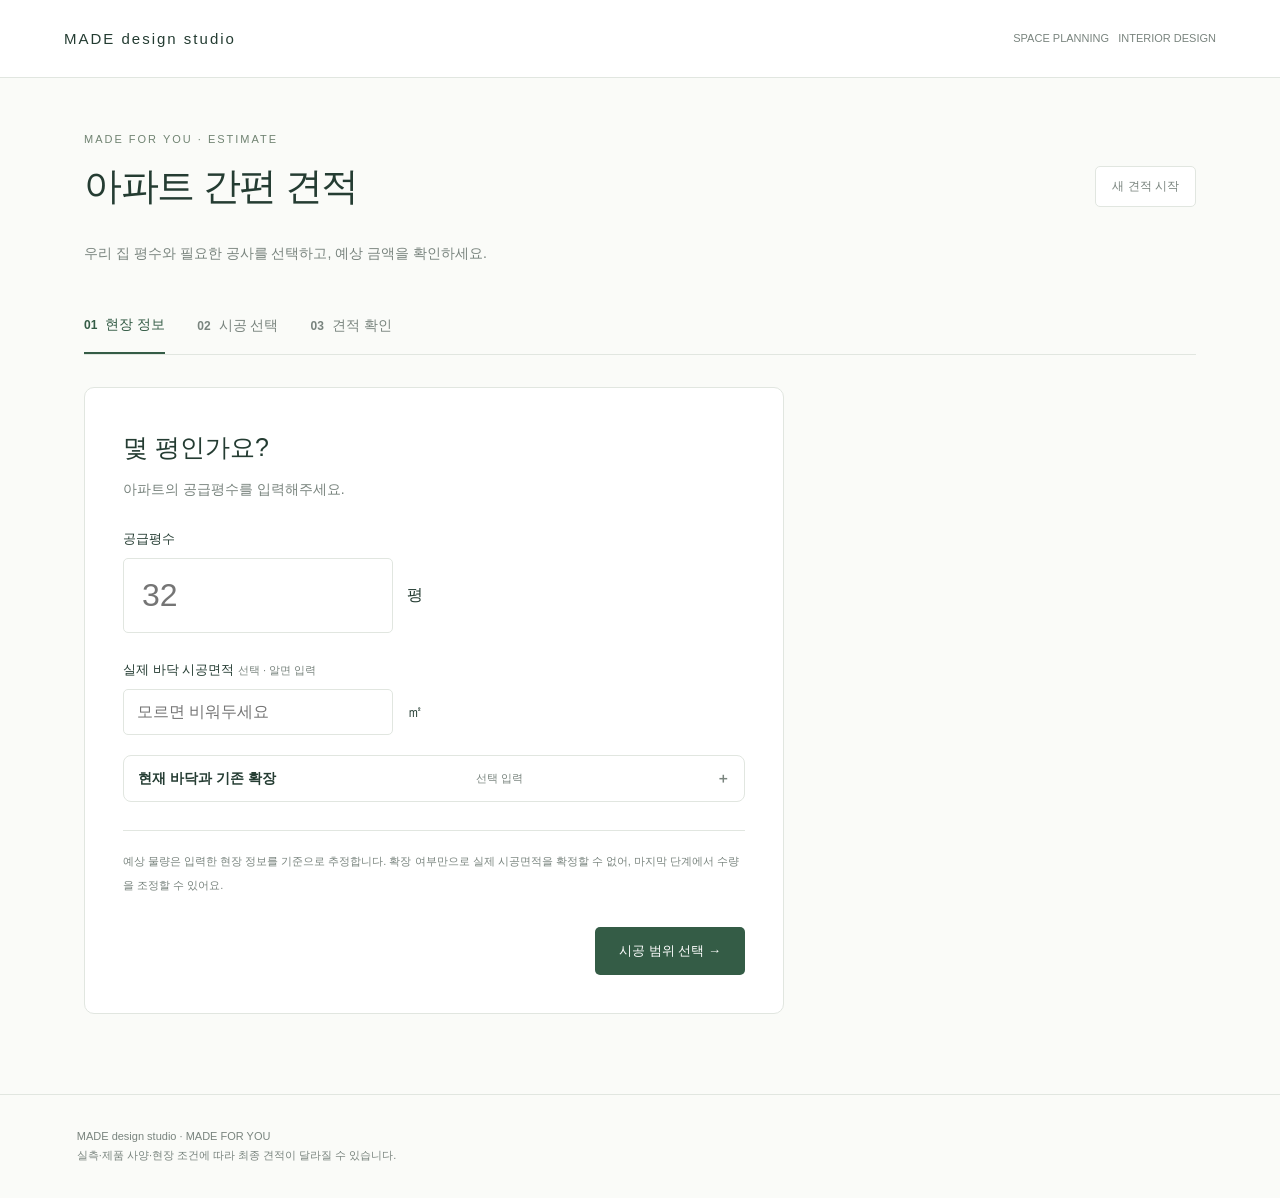
==== commit eb98b708: "Simplify estimate input and add quick print" ====
--- a/apartment-estimate/index.html
+++ b/apartment-estimate/index.html
@@ -1,3 +1,4 @@
-<!doctype html><html lang="ko"><head><meta charset="utf-8"><meta name="viewport" content="width=device-width,initial-scale=1"><title>MADE | 아파트 간편 견적</title><style>
+<!doctype html><html lang="ko"><head><meta charset="utf-8"><meta name="viewport" content="width=device-width,initial-scale=1"><title>MADE | 아파트 간편 견적</title><script src="./estimate-xlsx.js" type="module"></script><script src="./estimate-ui.js" type="module"></script><style>
 :root{--ink:#243c32;--muted:#79847e;--line:#e1e6e0;--accent:#345c46;--tint:#f0f5ee}*{box-sizing:border-box}body{margin:0;font-family:Arial,'Apple SD Gothic Neo','Malgun Gothic',sans-serif;color:var(--ink);background:#fafbf8}button,input,textarea{font:inherit}button,a,input{outline-offset:4px}button{cursor:pointer}header{height:78px;background:#fff;border-bottom:1px solid var(--line);display:flex;align-items:center;justify-content:space-between;padding:0 max(5%,calc((100vw - 1160px)/2));font-size:13px}header span:first-child{font-size:15px;letter-spacing:2px}header small{color:var(--muted)}main{max-width:1160px;margin:55px auto;padding:0 24px}.kicker{letter-spacing:2px;font-size:11px;color:#718473}h1{font-size:38px;font-weight:500;letter-spacing:-1.5px;margin:16px 0}h2{font-weight:500;font-size:25px;margin:5px 0 10px}h3{font-weight:500;font-size:20px;margin:0 0 22px}p{line-height:1.7;color:var(--muted);font-size:14px}.heading{display:flex;align-items:center;justify-content:space-between}.reset{background:#fff;border:1px solid var(--line);border-radius:5px;padding:11px 16px;font-size:12px;color:var(--muted)}nav{display:flex;border-bottom:1px solid var(--line);margin:32px 0;gap:32px}nav button{padding:18px 0;border:0;background:none;color:var(--muted);font-size:14px}nav button.active{color:var(--accent);border-bottom:2px solid var(--accent)}nav b{font-size:12px;margin-right:8px} .layout{display:grid;grid-template-columns:minmax(0,1fr) 310px;gap:26px;align-items:start}.box{padding:30px;background:white;border:1px solid var(--line);border-radius:10px}.step[hidden],.layout[hidden],aside[hidden]{display:none}label.title{display:block;font-size:13px;margin:28px 0 10px}.area-wrap{display:flex;align-items:center;gap:14px;max-width:300px}input[type=number]{border:1px solid var(--line);padding:13px;width:100%;border-radius:5px;color:var(--ink);background:#fff}#area{font-size:32px;padding:18px}small{font-size:11px;color:var(--muted);line-height:1.7}.options{display:flex;gap:10px;flex-wrap:wrap}.opt{border:1px solid var(--line);padding:14px 20px;border-radius:5px;font-size:13px;cursor:pointer;display:flex;gap:8px;align-items:center}.opt:has(:checked){border-color:var(--accent);background:var(--tint)}input[type=checkbox],input[type=radio]{accent-color:var(--accent)}.actions{display:flex;justify-content:space-between;margin-top:30px;gap:15px}.primary,.secondary{border:0;border-radius:5px;padding:15px 24px;background:var(--accent);color:#fff;font-size:13px}.secondary{background:#edf1e9;color:var(--ink)}.start{max-width:700px;padding:38px}.intro-note{margin-top:28px;border-top:1px solid var(--line);padding-top:18px}details.group{background:#fff;border:1px solid var(--line);border-radius:8px;margin-bottom:12px;overflow:hidden}summary{cursor:pointer;list-style:none;display:flex;align-items:center;justify-content:space-between;padding:19px 21px;font-size:14px;gap:12px}summary:after{content:'＋';color:var(--muted)}details[open]>summary:after{content:'−'}details[open]>summary{background:var(--tint)}.group .body{padding:20px}.grid{display:grid;grid-template-columns:1fr 1fr;gap:10px}.card{position:relative;border:1px solid var(--line);border-radius:6px;padding:17px;cursor:pointer;display:block}.card:has(:checked){border-color:var(--accent);background:#f5f8f2}.card input{position:absolute;right:13px;top:15px}.card strong{display:block;font-size:13px;font-weight:500;margin-right:20px}.card small{display:block;margin-top:8px;min-height:19px}.card .amount{margin-top:12px;font-size:13px;color:var(--accent)}.section-note{font-size:12px;color:var(--muted);padding:0 0 12px;line-height:1.7}.group-total{margin-left:auto;font-size:12px;color:var(--muted)}aside{position:sticky;top:24px}.bill{display:flex;justify-content:space-between;gap:10px;font-size:12px;margin:15px 0}.bill b{font-weight:500}.big-total{font-size:29px;letter-spacing:-1px;color:var(--accent);margin:12px 0 6px;font-weight:600}.divider{border:0;border-top:1px solid var(--line);margin:22px 0}.full{width:100%;margin-top:10px;text-align:center;display:block;text-decoration:none}.badge{display:inline-block;color:#587251;background:var(--tint);padding:5px 8px;border-radius:3px;font-size:10px}.selected-list{font-size:12px;margin-top:18px;line-height:1.8;color:var(--muted)}.tiny-details summary{padding:8px 0;font-size:11px;color:var(--muted)}.tiny-details p{font-size:11px}.review-card{border:1px solid var(--line);border-radius:6px;padding:19px;margin:12px 0}.review-head{display:flex;justify-content:space-between;gap:15px;font-size:14px}.quantity{flex-wrap:wrap;display:flex;gap:10px;align-items:center;font-size:12px;margin-top:16px}.quantity label{min-width:120px}.quantity input{width:90px;padding:9px}.remove{border:0;background:none;color:#89938b;text-decoration:underline;font-size:11px;padding:0}.review-card small{display:block;margin-top:9px}.helper{border:1px solid #dde4d5;border-radius:6px;padding:14px 18px;background:#f0f4e9;font-size:12px;line-height:1.8;margin-bottom:20px}textarea{width:100%;min-height:100px;border:1px solid var(--line);border-radius:5px;padding:14px}footer{margin-top:80px;border-top:1px solid var(--line);padding:32px 6%;font-size:11px;color:var(--muted);line-height:1.8}#status{font-size:12px;color:var(--accent)}.mobile-total{display:none}@media(max-width:760px){body{padding-bottom:85px}.mobile-total{display:flex;position:fixed;bottom:0;left:0;right:0;z-index:10;align-items:center;justify-content:space-between;padding:14px 18px;background:#fff;border-top:1px solid var(--line);box-shadow:0 -4px 20px #243c3208}.mobile-total span{font-size:11px}.mobile-total b{display:block;font-size:22px;margin-top:5px;color:var(--accent)}header{height:64px;padding:0 22px}header small{display:none}main{margin:30px auto;padding:0 18px}h1{font-size:30px}.layout{grid-template-columns:1fr}.box,.start{padding:22px}.grid{grid-template-columns:1fr 1fr}.card{padding:14px}.card strong{font-size:12px}aside{position:static}nav{gap:20px}nav button{font-size:12px}.big-total{font-size:30px}.heading{gap:10px}.reset{font-size:11px;padding:9px}.actions .primary{flex:1}}.mobile-total:has(#mobileAmount:empty){display:none}@media print{.mobile-total{display:none!important}header,nav,.actions,.reset,.remove,.full,footer{display:none!important}.layout{display:block}aside{position:static;break-inside:avoid}.review-card{break-inside:avoid}.box{border:0}main{margin:0}.step[hidden]{display:none!important}}
-</style></head><body><header><span>MADE design studio</span><small>SPACE PLANNING &nbsp; INTERIOR DESIGN</small></header><main><div class="kicker">MADE FOR YOU · ESTIMATE</div><div class="heading"><h1>아파트 간편 견적</h1><button class="reset" id="reset">새 견적 시작</button></div><p>우리 집 평수와 필요한 공사를 선택하고, 예상 금액을 확인하세요.</p><nav aria-label="견적 작성 단계"><button data-step="0" class="active"><b>01</b>현장 정보</button><button data-step="1"><b>02</b>시공 선택</button><button data-step="2"><b>03</b>견적 확인</button></nav><div id="status" role="status"></div><section id="start" class="box start step"><h2>몇 평인가요?</h2><p>아파트의 공급평수를 입력해주세요.</p><label class="title" for="area">공급평수</label><div class="area-wrap"><input id="area" type="number" min="1" max="150" step="0.1" placeholder="32" required><span>평</span></div><label class="title" for="actualFloor">실제 바닥 시공면적 <small>선택 · 알면 입력</small></label><div class="area-wrap"><input id="actualFloor" type="number" min="0.01" max="1000" step="0.01" placeholder="모르면 비워두세요"><span>㎡</span></div><label class="title">현재 바닥</label><div class="options"><label class="opt"><input type="radio" name="existing" value="장판">장판</label><label class="opt"><input type="radio" name="existing" value="강마루">강마루</label><label class="opt"><input type="radio" name="existing" value="강화마루">강화마루</label><label class="opt"><input type="radio" name="existing" value="모름">확인 필요</label></div><label class="title">이미 확장된 공간 <small>복수 선택</small></label><div class="options"><label class="opt"><input type="checkbox" name="expanded" value="거실">거실</label><label class="opt"><input type="checkbox" name="expanded" value="안방">안방</label><label class="opt"><input type="checkbox" name="expanded" value="방">방</label></div><p class="intro-note"><small>예상 물량은 입력한 현장 정보를 기준으로 추정합니다. 확장 여부만으로 실제 시공면적을 확정할 수 없어, 마지막 단계에서 수량을 조정할 수 있어요.</small></p><div class="actions"><span></span><button class="primary" id="toSelect">시공 범위 선택 →</button></div></section><div class="layout" id="workspace" hidden><section><div class="step" id="selectStep"><h2>필요한 시공을 골라주세요.</h2><p>공종을 펼쳐 항목을 선택하면 오른쪽 예상 금액에 바로 반영됩니다.</p><div id="categories"></div><div class="actions"><button class="secondary" data-go="0">이전</button><button class="primary" data-go="2">자재·수량 확인 →</button></div></div><div class="step" id="reviewStep" hidden><h2>자재와 수량을 확인해주세요.</h2><p>평수로 추정한 물량을 확인하고 필요한 수량으로 조정하세요.</p><div class="helper">공급평수 <b id="reviewArea"></b> · <span id="reviewState"></span><br>필요한 작업비를 함께 반영했습니다. 별도 확인이 필요한 항목은 아래에 표시합니다.</div><div id="review"></div><div id="commonReview"></div><label class="title" for="memo">추가 요청사항</label><textarea id="memo" placeholder="유지하고 싶은 부분이나 추가 요청사항을 적어주세요."></textarea><div class="actions"><button class="secondary" data-go="1">시공 선택으로</button><button class="primary" id="print">견적 인쇄 / PDF</button></div></div></section><aside class="box" aria-label="예상 견적 요약"><span class="badge" id="areaTag"></span><h3 style="margin-top:18px">견적 요약</h3><div class="bill"><span>선택 공사비</span><b id="direct"></b></div><label class="opt" style="padding:8px 0;border:0"><input type="checkbox" id="includeCommon" checked>현장 공통 작업비 포함</label><div class="bill"><span>공통 작업비</span><b id="commonTotal"></b></div><details class="tiny-details"><summary>공통 작업비 내역</summary><div id="commonItems"></div></details><div class="bill"><span>간접공사비</span><b id="fees"></b></div><hr class="divider"><span style="font-size:12px" id="totalLabel">예상 합계</span><div class="big-total" id="total" aria-live="polite">0원</div><small id="taxNote">부가세 별도</small><label class="opt" style="border:0;padding:14px 0;font-size:12px"><input id="vat" type="checkbox">부가세 10% 포함</label><div id="pending" class="helper" hidden></div><div id="warnings" class="helper" style="white-space:pre-line" hidden></div><div id="selectedList" class="selected-list"></div><button class="secondary full" id="copy">선택 내용 복사</button><a class="primary full" href="https://form.naver.com/response/6KIwHGo61xIYTP5_tg3XJg" target="_blank" rel="noopener">견적 상담 신청 ↗</a><small id="copyStatus" role="status"></small><hr class="divider"><small> 실측·제품 사양·현장 조건에 따라 최종 견적이 달라집니다.</small></aside><div class="mobile-total"><span>예상 합계 <b id="mobileAmount">0원</b></span><button class="primary" data-go="2">견적 확인</button></div></div></main><dialog id="copyDialog" style="width:min(650px,90vw);border:1px solid #ddd;border-radius:10px;padding:24px"><h3>견적 내용 복사</h3><p>아래 내용을 선택한 뒤 Ctrl+C로 복사하세요.</p><textarea id="copyText" readonly style="min-height:300px" aria-label="복사할 견적 내용"></textarea><form method="dialog"><button class="primary" style="margin-top:15px">닫기</button></form></dialog><footer>MADE design studio · MADE FOR YOU<br>실측·제품 사양·현장 조건에 따라 최종 견적이 달라질 수 있습니다.</footer><script src="https://made-private-estimate.hello-made.chatgpt.site/app.js?v=server2" defer></script></body></html>+.site-details{margin:20px 0;border:1px solid var(--line);border-radius:8px;padding:0 14px 14px}.site-details:not([open]){padding-bottom:0}.site-details summary{cursor:pointer;padding:13px 0;color:var(--ink);font-weight:700}.site-details summary small{margin-inline-start:8px;color:var(--muted);font-weight:400}#summaryPrint:disabled{opacity:.55;cursor:default}
+</style></head><body><header><span>MADE design studio</span><small>SPACE PLANNING &nbsp; INTERIOR DESIGN</small></header><main><div class="kicker">MADE FOR YOU · ESTIMATE</div><div class="heading"><h1>아파트 간편 견적</h1><button class="reset" id="reset">새 견적 시작</button></div><p>우리 집 평수와 필요한 공사를 선택하고, 예상 금액을 확인하세요.</p><nav aria-label="견적 작성 단계"><button data-step="0" class="active"><b>01</b>현장 정보</button><button data-step="1"><b>02</b>시공 선택</button><button data-step="2"><b>03</b>견적 확인</button></nav><div id="status" role="status"></div><section id="start" class="box start step"><h2>몇 평인가요?</h2><p>아파트의 공급평수를 입력해주세요.</p><label class="title" for="area">공급평수</label><div class="area-wrap"><input id="area" type="number" min="1" max="150" step="0.1" placeholder="32" required><span>평</span></div><label class="title" for="actualFloor">실제 바닥 시공면적 <small>선택 · 알면 입력</small></label><div class="area-wrap"><input id="actualFloor" type="number" min="0.01" max="1000" step="0.01" placeholder="모르면 비워두세요"><span>㎡</span></div><details class="site-details"><summary>현재 바닥과 기존 확장 <small>선택 입력</small></summary><label class="title">현재 바닥</label><div class="options"><label class="opt"><input type="radio" name="existing" value="장판">장판</label><label class="opt"><input type="radio" name="existing" value="강마루">강마루</label><label class="opt"><input type="radio" name="existing" value="강화마루">강화마루</label><label class="opt"><input type="radio" name="existing" value="모름">확인 필요</label></div><label class="title">이미 확장된 공간 <small>복수 선택</small></label><div class="options"><label class="opt"><input type="checkbox" name="expanded" value="거실">거실</label><label class="opt"><input type="checkbox" name="expanded" value="안방">안방</label><label class="opt"><input type="checkbox" name="expanded" value="방">방</label></div></details><p class="intro-note"><small>예상 물량은 입력한 현장 정보를 기준으로 추정합니다. 확장 여부만으로 실제 시공면적을 확정할 수 없어, 마지막 단계에서 수량을 조정할 수 있어요.</small></p><div class="actions"><span></span><button class="primary" id="toSelect">시공 범위 선택 →</button></div></section><div class="layout" id="workspace" hidden><section><div class="step" id="selectStep"><h2>필요한 시공을 골라주세요.</h2><p>공종을 펼쳐 항목을 선택하면 오른쪽 예상 금액에 바로 반영됩니다.</p><div id="categories"></div><div class="actions"><button class="secondary" data-go="0">이전</button><button class="primary" data-go="2">자재·수량 확인 →</button></div></div><div class="step" id="reviewStep" hidden><h2>자재와 수량을 확인해주세요.</h2><p>평수로 추정한 물량을 확인하고 필요한 수량으로 조정하세요.</p><div class="helper">공급평수 <b id="reviewArea"></b> · <span id="reviewState"></span><br>필요한 작업비를 함께 반영했습니다. 별도 확인이 필요한 항목은 아래에 표시합니다.</div><div id="review"></div><div id="commonReview"></div><label class="title" for="memo">추가 요청사항</label><textarea id="memo" placeholder="유지하고 싶은 부분이나 추가 요청사항을 적어주세요."></textarea><div class="actions"><button class="secondary" data-go="1">시공 선택으로</button><button class="primary" id="print">견적 인쇄 / PDF</button></div></div></section><aside class="box" aria-label="예상 견적 요약"><span class="badge" id="areaTag"></span><h3 style="margin-top:18px">견적 요약</h3><div class="bill"><span>선택 공사비</span><b id="direct"></b></div><label class="opt" style="padding:8px 0;border:0"><input type="checkbox" id="includeCommon" checked>현장 공통 작업비 포함</label><div class="bill"><span>공통 작업비</span><b id="commonTotal"></b></div><details class="tiny-details"><summary>공통 작업비 내역</summary><div id="commonItems"></div></details><div class="bill"><span>간접공사비</span><b id="fees"></b></div><hr class="divider"><span style="font-size:12px" id="totalLabel">예상 합계</span><div class="big-total" id="total" aria-live="polite">0원</div><small id="taxNote">부가세 별도</small><label class="opt" style="border:0;padding:14px 0;font-size:12px"><input id="vat" type="checkbox">부가세 10% 포함</label><div id="pending" class="helper" hidden></div><div id="warnings" class="helper" style="white-space:pre-line" hidden></div><div id="selectedList" class="selected-list"></div><button class="secondary full" id="summaryPrint" type="button" disabled>견적 인쇄 / PDF</button><button class="secondary full" id="copy">선택 내용 복사</button><a class="primary full" href="https://form.naver.com/response/6KIwHGo61xIYTP5_tg3XJg" target="_blank" rel="noopener">견적 상담 신청 ↗</a><small id="copyStatus" role="status"></small><hr class="divider"><small> 실측·제품 사양·현장 조건에 따라 최종 견적이 달라집니다.</small></aside><div class="mobile-total"><span>예상 합계 <b id="mobileAmount">0원</b></span><button class="primary" data-go="2">견적 확인</button></div></div></main><dialog id="copyDialog" style="width:min(650px,90vw);border:1px solid #ddd;border-radius:10px;padding:24px"><h3>견적 내용 복사</h3><p>아래 내용을 선택한 뒤 Ctrl+C로 복사하세요.</p><textarea id="copyText" readonly style="min-height:300px" aria-label="복사할 견적 내용"></textarea><form method="dialog"><button class="primary" style="margin-top:15px">닫기</button></form></dialog><footer>MADE design studio · MADE FOR YOU<br>실측·제품 사양·현장 조건에 따라 최종 견적이 달라질 수 있습니다.</footer><script src="https://made-private-estimate.hello-made.chatgpt.site/app.js?v=server2" defer></script></body></html>
